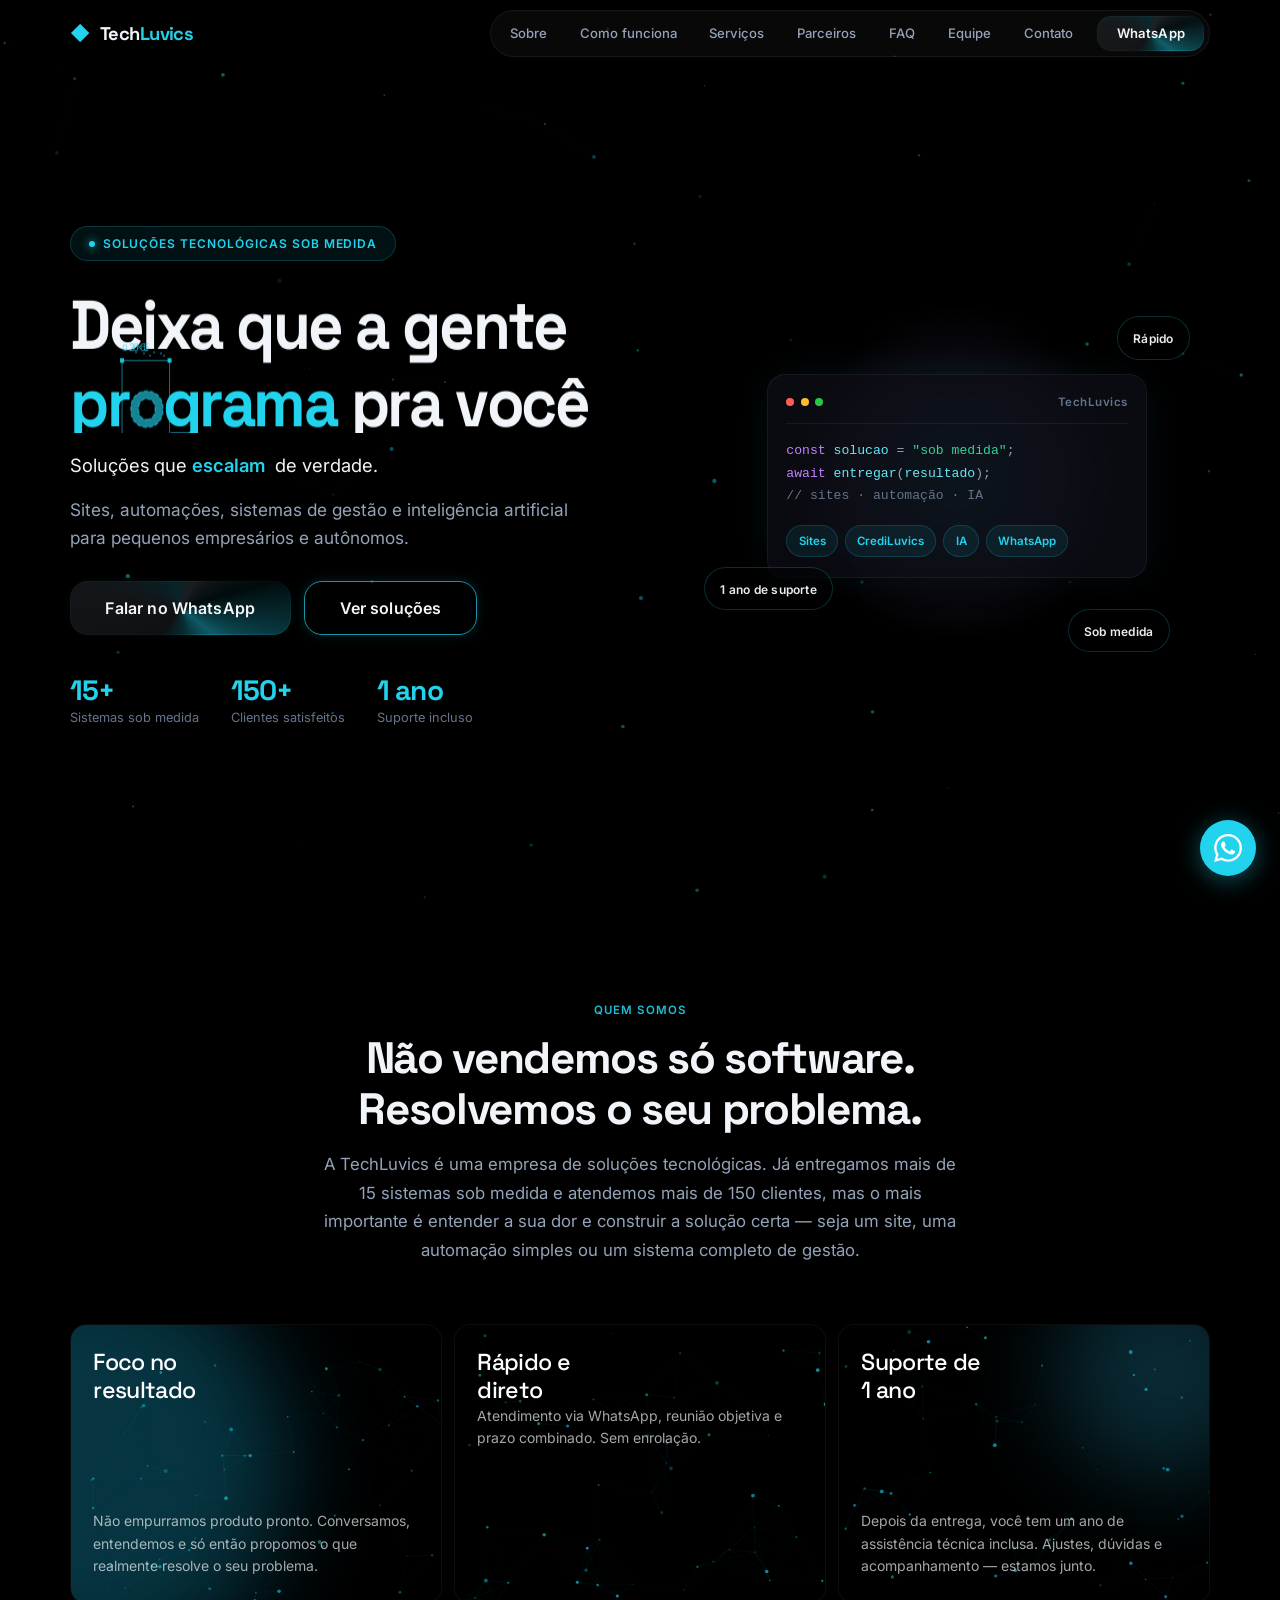
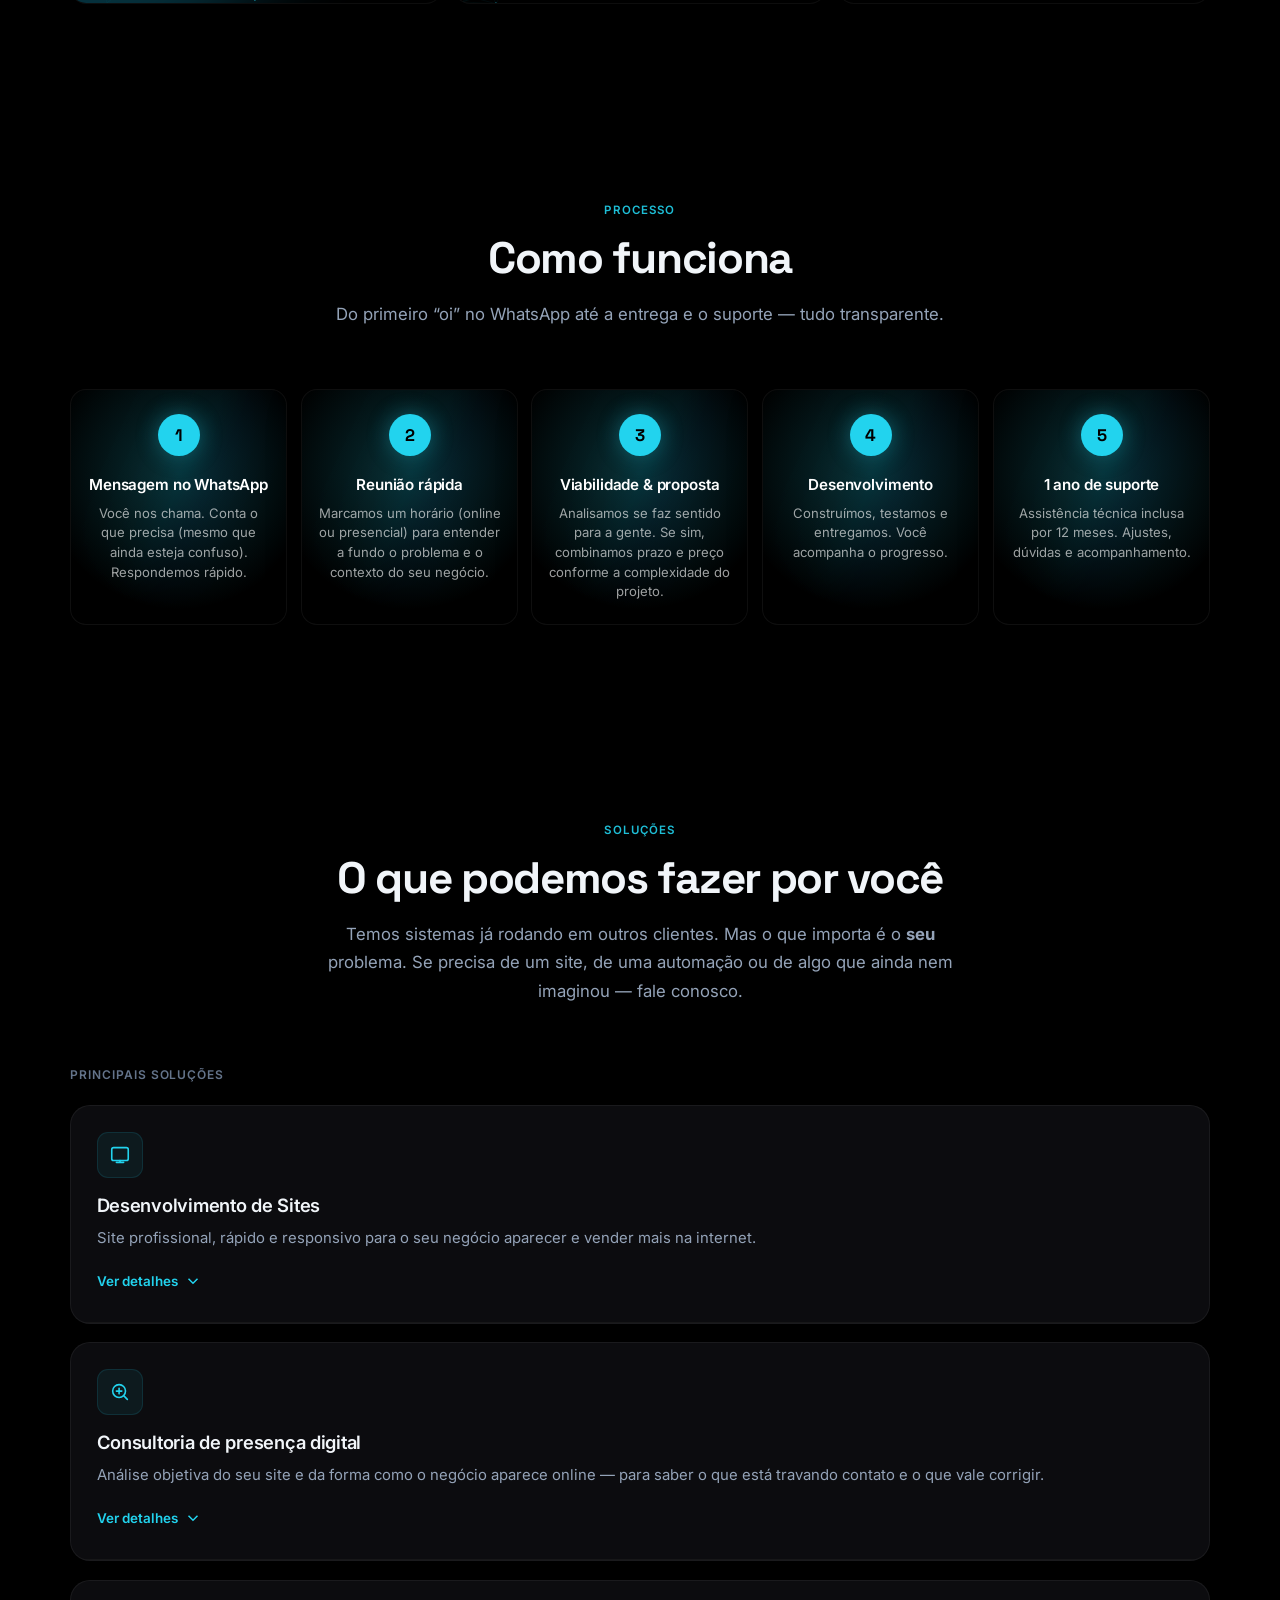
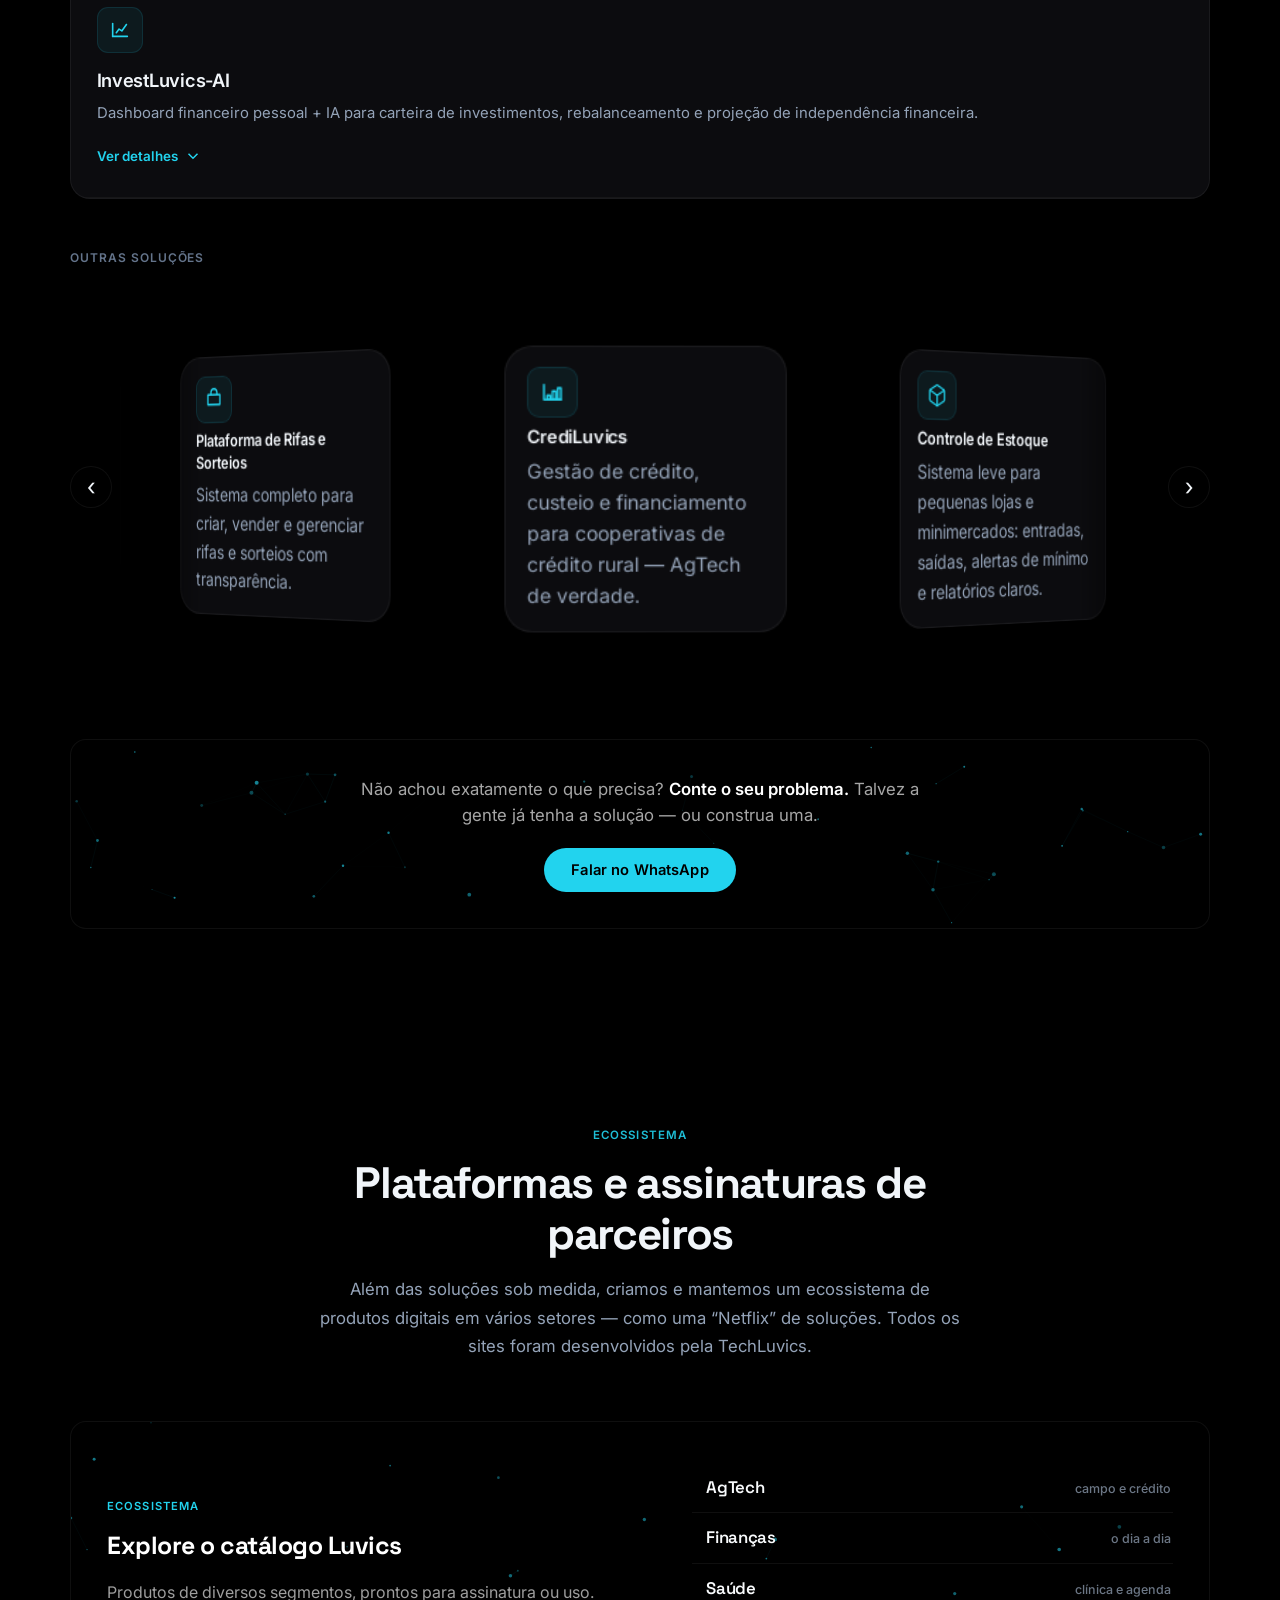
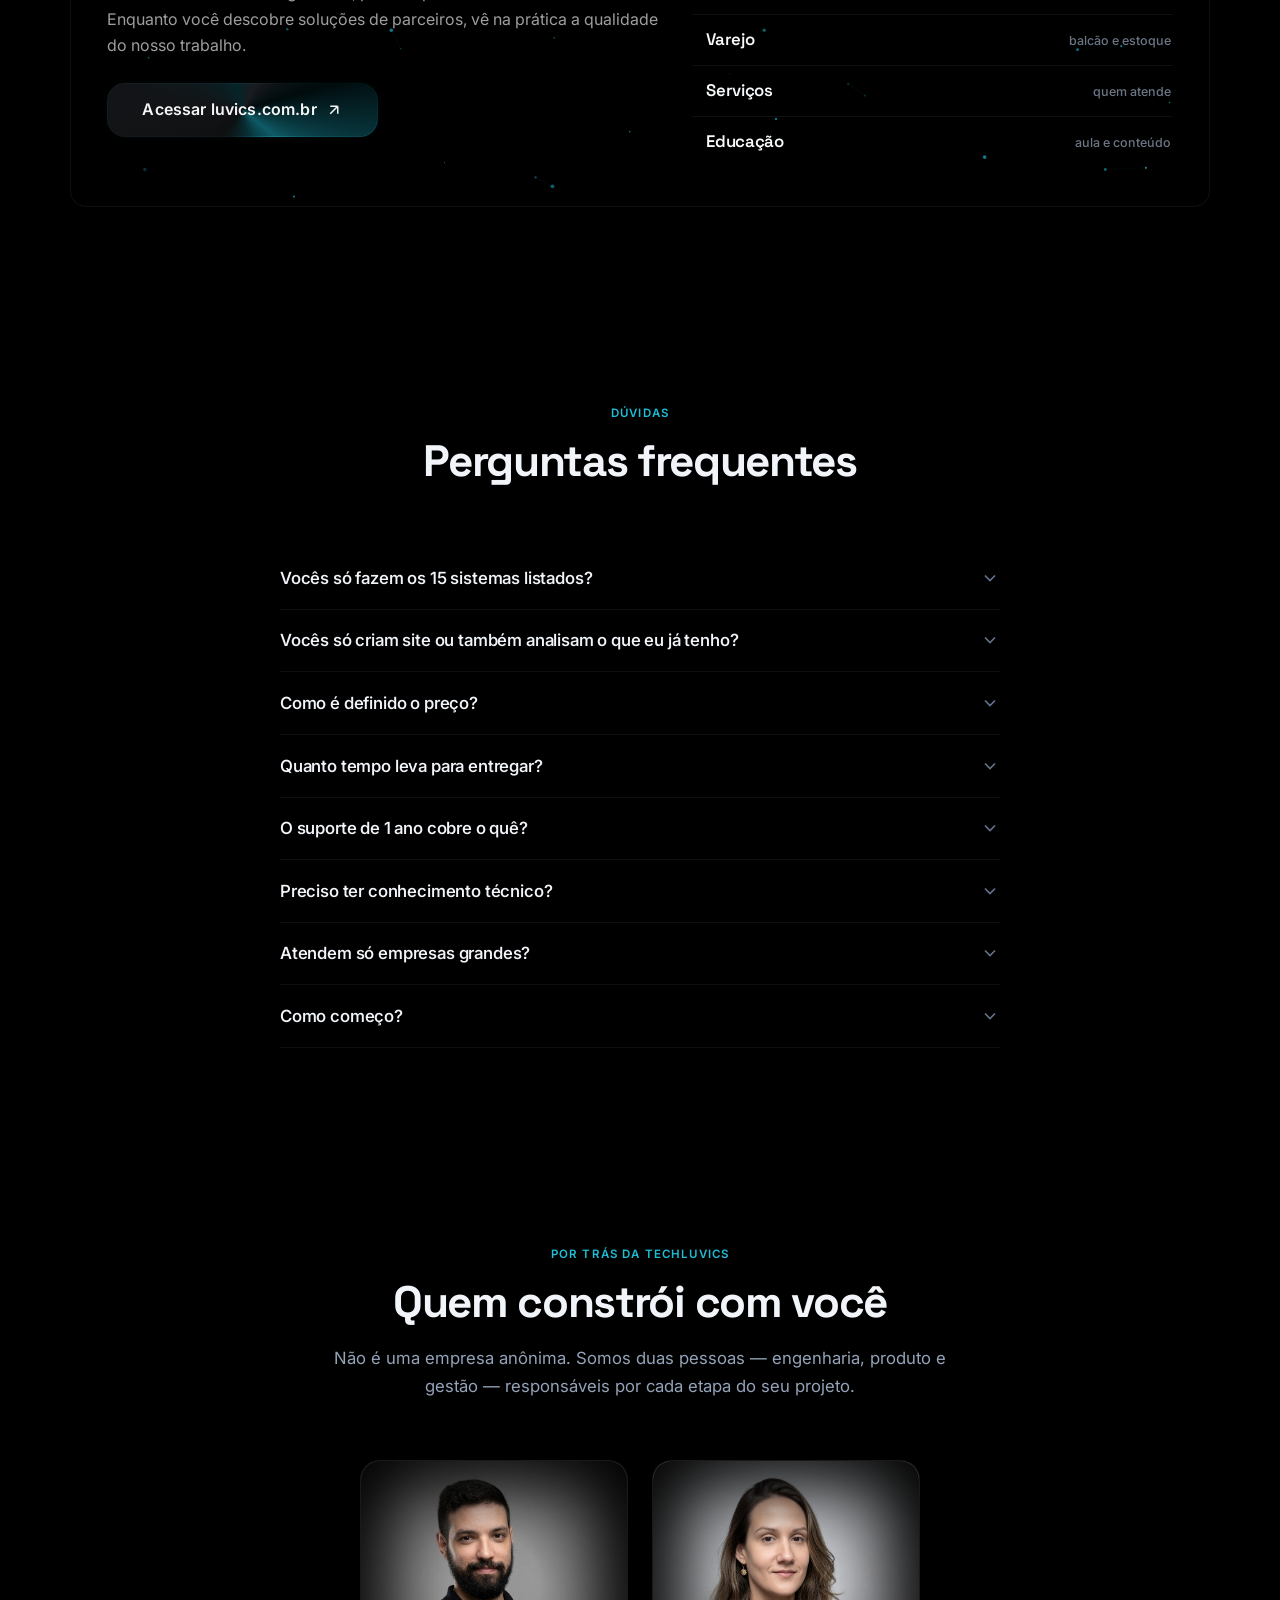
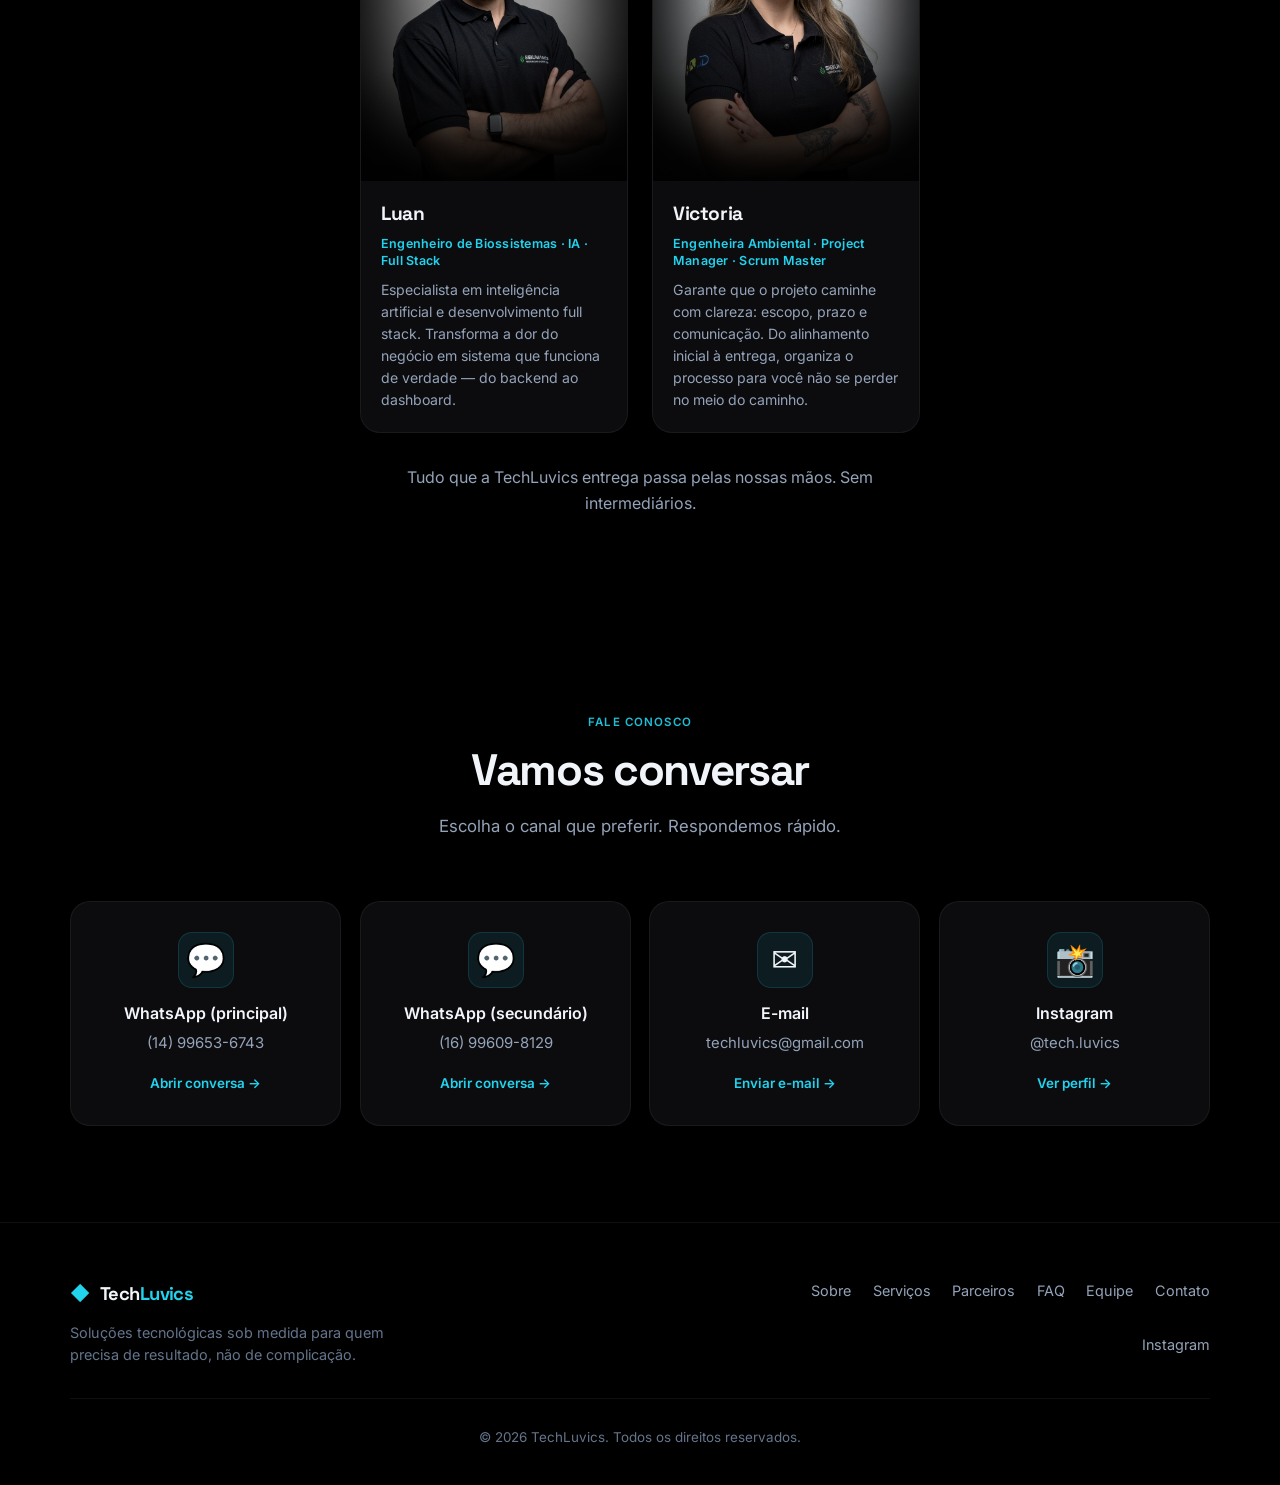
==== index.html @ b4c0b3a7 "Update index.html" ====
<!DOCTYPE html>
<html lang="pt-BR">
<head>
  <meta charset="UTF-8" />
  <meta name="viewport" content="width=device-width, initial-scale=1.0" />
  <meta name="description" content="TechLuvics cria sites, automações, sistemas de gestão e soluções com IA para pequenos empresários e autônomos. Atendimento direto e suporte de 1 ano." />
  <meta name="robots" content="index, follow, max-image-preview:large, max-snippet:-1, max-video-preview:-1" />
  <meta name="author" content="TechLuvics" />
  <meta name="theme-color" content="#000000" />
  <link rel="canonical" href="https://tech.luvics.com.br/" />
  <meta property="og:type" content="website" />
  <meta property="og:locale" content="pt_BR" />
  <meta property="og:url" content="https://tech.luvics.com.br/" />
  <meta property="og:title" content="TechLuvics | Criação de sites e sistemas sob medida" />
  <meta property="og:description" content="Sites, automações, sistemas de gestão e IA para pequenos empresários e autônomos. Resolvemos o seu problema — de verdade." />
  <meta property="og:site_name" content="TechLuvics" />
  <meta property="og:image" content="https://tech.luvics.com.br/img/logo-preview-dark.jpg" />
  <meta property="og:image:alt" content="Logo TechLuvics" />
  <meta name="twitter:card" content="summary_large_image" />
  <meta name="twitter:title" content="TechLuvics | Criação de sites e sistemas sob medida" />
  <meta name="twitter:description" content="Sites, automações, sistemas de gestão e IA para pequenos empresários e autônomos." />
  <meta name="twitter:image" content="https://tech.luvics.com.br/img/logo-preview-dark.jpg" />
  <title>TechLuvics | Criação de sites e sistemas sob medida</title>
  <link rel="icon" type="image/png" sizes="32x32" href="img/faviconinstagram.jpg" />
  <link rel="icon" type="image/png" sizes="32x32" href="img/faviconinstagram-32.jpg" />
  <link rel="apple-touch-icon" sizes="180x180" href="img/apple-touch-icon.png" />
  <link rel="shortcut icon" href="img/faviconinstagram.jpg" />
  <link rel="preconnect" href="https://fonts.googleapis.com" />
  <link rel="preconnect" href="https://fonts.gstatic.com" crossorigin />
  <link href="https://fonts.googleapis.com/css2?family=Inter:wght@400;500;600;700;800&family=Space+Grotesk:wght@500;600;700&display=swap" rel="stylesheet" />
  <link rel="stylesheet" href="css/styles.css" />
  <script type="application/ld+json">
  {
    "@context": "https://schema.org",
    "@graph": [
      {
        "@type": "Organization",
        "@id": "https://tech.luvics.com.br/#organization",
        "name": "TechLuvics",
        "url": "https://tech.luvics.com.br/",
        "logo": "https://tech.luvics.com.br/img/logo-icon.png",
        "email": "techluvics@gmail.com",
        "telephone": "+55-14-99653-6743",
        "sameAs": [
          "https://www.instagram.com/tech.luvics/",
          "https://luvics.com.br/"
        ]
      },
      {
        "@type": "WebSite",
        "@id": "https://tech.luvics.com.br/#website",
        "url": "https://tech.luvics.com.br/",
        "name": "TechLuvics",
        "description": "Soluções tecnológicas sob medida: sites, automações, sistemas de gestão e inteligência artificial.",
        "publisher": { "@id": "https://tech.luvics.com.br/#organization" },
        "inLanguage": "pt-BR"
      },
      {
        "@type": "ProfessionalService",
        "@id": "https://tech.luvics.com.br/#business",
        "name": "TechLuvics",
        "description": "Criação de sites, automações, sistemas de gestão e soluções com inteligência artificial para pequenos empresários e autônomos.",
        "url": "https://tech.luvics.com.br/",
        "email": "techluvics@gmail.com",
        "telephone": "+55-14-99653-6743",
        "areaServed": {
          "@type": "Country",
          "name": "Brasil"
        },
        "priceRange": "$$",
        "image": "https://tech.luvics.com.br/img/logo-preview-dark.jpg",
        "sameAs": [
          "https://www.instagram.com/tech.luvics/",
          "https://luvics.com.br/"
        ],
        "parentOrganization": { "@id": "https://tech.luvics.com.br/#organization" }
      }
    ]
  }
  </script>
</head>
<body>
  <!-- Loader / Opening -->
  <div class="loader" id="loader">
    <div class="loader-brand">
      <span class="loader-icon" aria-hidden="true">◆</span>
      <span class="loader-name">Tech<span>Luvics</span></span>
    </div>
    <div class="loader-bar"></div>
  </div>

  <!-- Particles -->
  <canvas id="particles"></canvas>

  <!-- Navbar -->
  <header class="navbar" id="navbar">
    <div class="container nav-inner">
      <a href="#inicio" class="logo">
        <span class="logo-icon">◆</span>
        <span class="logo-text">Tech<span>Luvics</span></span>
      </a>
      <button class="nav-toggle" id="navToggle" aria-label="Abrir menu">
        <span></span><span></span><span></span>
      </button>
      <nav class="nav-links" id="navLinks" aria-label="Menu principal">
        <a href="#sobre">Sobre</a>
        <a href="#como-funciona">Como funciona</a>
        <a href="#servicos">Serviços</a>
        <a href="#parceiros">Parceiros</a>
        <a href="#faq">FAQ</a>
        <a href="#equipe">Equipe</a>
        <a href="#contato">Contato</a>
        <a href="#" data-wa data-wa-msg="Olá! Vim pelo site da TechLuvics e quero saber mais." class="btn btn-primary btn-nav" target="_blank" rel="noopener">WhatsApp</a>
      </nav>
    </div>
  </header>

  <!-- Hero -->
  <section class="hero" id="inicio">
    <div class="container hero-grid">
      <div class="hero-copy">
        <p class="hero-badge">Soluções tecnológicas sob medida</p>
        <h1 class="hero-title" id="heroTitle">
          <span class="hero-title-fallback">Deixa que a gente <span class="gradient-text">programa</span> pra você</span>
          <canvas class="hero-tech-canvas" id="heroTechCanvas" aria-hidden="true"></canvas>
        </h1>
        <p class="hero-role">Soluções que <span class="hero-role-word" id="heroRole">entregam</span> de verdade.</p>
        <p class="hero-sub">
          Sites, automações, sistemas de gestão e inteligência artificial para pequenos empresários e autônomos.
        </p>
        <div class="hero-ctas">
          <a href="#" data-wa data-wa-msg="Olá! Vim pelo site da TechLuvics e quero saber mais." class="btn btn-primary btn-sites btn-lg" target="_blank" rel="noopener">
            Falar no WhatsApp
          </a>
          <a href="#servicos" class="btn btn-ghost btn-lg">Ver soluções</a>
        </div>
        <ul class="hero-stats">
          <li class="stat">
            <strong>15+</strong>
            <span>Sistemas sob medida</span>
          </li>
          <li class="stat">
            <strong>150+</strong>
            <span>Clientes satisfeitos</span>
          </li>
          <li class="stat">
            <strong>1 ano</strong>
            <span>Suporte incluso</span>
          </li>
        </ul>
      </div>
      <div class="hero-visual" aria-hidden="true">
        <div class="hero-orb"></div>
        <div class="hero-panel">
          <div class="hero-panel-top">
            <span class="hero-dot"></span>
            <span class="hero-dot"></span>
            <span class="hero-dot"></span>
            <span class="hero-panel-label">TechLuvics</span>
          </div>
          <div class="hero-panel-body">
            <div class="hero-code-line"><span class="c-key">const</span> <span class="c-var">solucao</span> = <span class="c-str">"sob medida"</span>;</div>
            <div class="hero-code-line"><span class="c-key">await</span> <span class="c-fn">entregar</span>(<span class="c-var">resultado</span>);</div>
            <div class="hero-code-line"><span class="c-cm">// sites · automação · IA</span></div>
          </div>
          <div class="hero-chips">
            <span>Sites</span>
            <span>CrediLuvics</span>
            <span>IA</span>
            <span>WhatsApp</span>
          </div>
        </div>
        <div class="hero-float hero-float-a"><span>Rápido</span></div>
        <div class="hero-float hero-float-b"><span>1 ano de suporte</span></div>
        <div class="hero-float hero-float-c"><span>Sob medida</span></div>
      </div>
    </div>
  </section>

  <!-- Sobre -->
  <section class="section" id="sobre">
    <div class="container">
      <div class="section-header reveal">
        <span class="section-tag">Quem somos</span>
        <h2>Não vendemos só software.<br />Resolvemos o seu problema.</h2>
        <p class="section-desc">
          A TechLuvics é uma empresa de soluções tecnológicas. Já entregamos mais de 15 sistemas sob medida
          e atendemos mais de 150 clientes, mas o mais importante é entender a sua dor e construir a solução certa —
          seja um site, uma automação simples ou um sistema completo de gestão.
        </p>
      </div>
            <div class="about-grid benefits-grid">
        <article class="benefit-card benefit-card--left reveal">
          <canvas class="benefit-particles" aria-hidden="true"></canvas>
          <div class="benefit-blob benefit-blob--left" aria-hidden="true"></div>
          <div class="benefit-inner">
            <h3>Foco no<br />resultado</h3>
            <p>Não empurramos produto pronto. Conversamos, entendemos e só então propomos o que realmente resolve o seu problema.</p>
          </div>
        </article>
        <article class="benefit-card benefit-card--center reveal">
          <canvas class="benefit-particles" aria-hidden="true"></canvas>
          <div class="benefit-inner benefit-inner--center">
            <h3>Rápido e<br />direto</h3>
            <p>Atendimento via WhatsApp, reunião objetiva e prazo combinado. Sem enrolação.</p>
          </div>
        </article>
        <article class="benefit-card benefit-card--right reveal">
          <canvas class="benefit-particles" aria-hidden="true"></canvas>
          <div class="benefit-blob benefit-blob--right" aria-hidden="true"></div>
          <div class="benefit-inner">
            <h3>Suporte de<br />1 ano</h3>
            <p>Depois da entrega, você tem um ano de assistência técnica inclusa. Ajustes, dúvidas e acompanhamento — estamos junto.</p>
          </div>
        </article>
      </div>
    </div>
  </section>

  <!-- Como funciona -->
  <section class="section section-alt" id="como-funciona">
    <div class="container">
      <div class="section-header reveal">
        <span class="section-tag">Processo</span>
        <h2>Como funciona</h2>
        <p class="section-desc">Do primeiro “oi” no WhatsApp até a entrega e o suporte — tudo transparente.</p>
      </div>
            <ol class="steps">
        <li class="step holo-step reveal">
          <div class="holo-step-glow" aria-hidden="true"></div>
          <div class="holo-step-shine" aria-hidden="true"></div>
          <div class="holo-step-body">
            <div class="step-num" aria-hidden="true">1</div>
            <h3>Mensagem no WhatsApp</h3>
            <p>Você nos chama. Conta o que precisa (mesmo que ainda esteja confuso). Respondemos rápido.</p>
          </div>
        </li>
        <li class="step holo-step reveal">
          <div class="holo-step-glow" aria-hidden="true"></div>
          <div class="holo-step-shine" aria-hidden="true"></div>
          <div class="holo-step-body">
            <div class="step-num" aria-hidden="true">2</div>
            <h3>Reunião rápida</h3>
            <p>Marcamos um horário (online ou presencial) para entender a fundo o problema e o contexto do seu negócio.</p>
          </div>
        </li>
        <li class="step holo-step reveal">
          <div class="holo-step-glow" aria-hidden="true"></div>
          <div class="holo-step-shine" aria-hidden="true"></div>
          <div class="holo-step-body">
            <div class="step-num" aria-hidden="true">3</div>
            <h3>Viabilidade & proposta</h3>
            <p>Analisamos se faz sentido para a gente. Se sim, combinamos prazo e preço conforme a complexidade do projeto.</p>
          </div>
        </li>
        <li class="step holo-step reveal">
          <div class="holo-step-glow" aria-hidden="true"></div>
          <div class="holo-step-shine" aria-hidden="true"></div>
          <div class="holo-step-body">
            <div class="step-num" aria-hidden="true">4</div>
            <h3>Desenvolvimento</h3>
            <p>Construímos, testamos e entregamos. Você acompanha o progresso.</p>
          </div>
        </li>
        <li class="step holo-step reveal">
          <div class="holo-step-glow" aria-hidden="true"></div>
          <div class="holo-step-shine" aria-hidden="true"></div>
          <div class="holo-step-body">
            <div class="step-num" aria-hidden="true">5</div>
            <h3>1 ano de suporte</h3>
            <p>Assistência técnica inclusa por 12 meses. Ajustes, dúvidas e acompanhamento.</p>
          </div>
        </li>
      </ol>
    </div>
  </section>

  <!-- Serviços -->
  <section class="section" id="servicos">
    <div class="container">
      <div class="section-header reveal">
        <span class="section-tag">Soluções</span>
        <h2>O que podemos fazer por você</h2>
        <p class="section-desc">
          Temos sistemas já rodando em outros clientes. Mas o que importa é o <strong>seu</strong> problema.
          Se precisa de um site, de uma automação ou de algo que ainda nem imaginou — fale conosco.
        </p>
      </div>

      <div class="featured-label reveal">Principais soluções</div>
      <div class="featured-grid">
        <!-- Sites -->
        <article class="service-card featured reveal" data-service="sites">
          <div class="service-card-main">
            <div class="service-icon" aria-hidden="true">
              <svg width="22" height="22" viewBox="0 0 24 24" fill="none" stroke="currentColor" stroke-width="1.75" stroke-linecap="round" stroke-linejoin="round"><rect x="3" y="4" width="18" height="14" rx="2"/><path d="M8 20h8M12 18v2"/></svg>
            </div>
            <h3>Desenvolvimento de Sites</h3>
            <p class="service-short">Site profissional, rápido e responsivo para o seu negócio aparecer e vender mais na internet.</p>
            <button class="expand-btn" aria-expanded="false" aria-controls="detail-sites" id="btn-sites">
              <span>Ver detalhes</span>
              <svg class="chevron" width="18" height="18" viewBox="0 0 24 24" fill="none" stroke="currentColor" stroke-width="2" aria-hidden="true"><path d="M6 9l6 6 6-6"/></svg>
            </button>
          </div>
          <div class="service-detail" id="detail-sites" role="region" aria-labelledby="btn-sites">
            <div class="detail-content">
              <div class="detail-text">
                <p>Seu negócio na internet com cara profissional: visual limpo, rápido no celular e feito para gerar contato — não só para “existir online”.</p>
                <p>Desenvolvemos landing pages, sites institucionais, portfólios e páginas de captura. Do zero ou renovando o que você já tem, com foco no que o visitante precisa ver e no próximo passo (WhatsApp, formulário, compra).</p>
                <h4>O que entregamos</h4>
                <ul>
                  <li>Layout responsivo (celular, tablet e desktop)</li>
                  <li>Site leve, com boa velocidade de abertura</li>
                  <li>SEO básico: títulos, descrições e estrutura claros para o Google</li>
                  <li>Integração com WhatsApp, formulários e botões de conversão</li>
                  <li>Orientação de domínio, hospedagem e publicação</li>
                  <li>Ajustes finais de texto e visual na entrega</li>
                </ul>
                <h4>Tipos de projeto</h4>
                <ul>
                  <li>Landing page para lançamento ou campanha</li>
                  <li>Site institucional da empresa ou profissional</li>
                  <li>Portfólio para mostrar trabalhos e serviços</li>
                  <li>Página simples de vendas ou captura de leads</li>
                </ul>
                <p class="detail-cta">Para quem quer um site sério, sem dor de cabeça técnica.</p>
                <p class="detail-cta" style="margin-top: 1rem;">Já tem site? Fazemos uma análise objetiva: se ele só está no ar com cara bonita ou se realmente ajuda o cliente a te encontrar e entrar em contato.</p>
              </div>
              <div class="detail-media">
                                                                <div class="bounce-cards" aria-label="Sites desenvolvidos" data-bounce
                  style="--bounce-cards-size:150px;--bounce-cards-border:4px;--bounce-cards-border-color:#ffffff;--bounce-cards-radius:18px;--bounce-cards-shadow:0 1px 2px rgba(0,0,0,0.12),0 10px 28px -6px rgba(0,0,0,0.32);--bounce-cards-shadow-active:0 2px 4px rgba(0,0,0,0.14),0 22px 44px -10px rgba(0,0,0,0.42)">
                  <a class="bounce-cards__card" href="https://luvics.com.br/pack_autoral/" target="_blank" rel="noopener" data-i="0">
                    <img src="img/packautoral.png" alt="Pack Autoral" draggable="false" loading="lazy" />
                    <span class="bounce-cards__label">Pack Autoral</span>
                  </a>
                  <a class="bounce-cards__card" href="https://luvics.com.br/pratinho/" target="_blank" rel="noopener" data-i="1">
                    <img src="img/pratinho.png" alt="Pratinho" draggable="false" loading="lazy" />
                    <span class="bounce-cards__label">Introdução Alimentar</span>
                  </a>
                  <a class="bounce-cards__card" href="https://luvics.com.br/" target="_blank" rel="noopener" data-i="2">
                    <img src="img/luvi.png" alt="Luvics" draggable="false" loading="lazy" />
                    <span class="bounce-cards__label">Luvics</span>
                  </a>
                  <a class="bounce-cards__card" href="https://29f5dd99aa834e4e8e49c598be74c10b.prod.enter.pro/" target="_blank" rel="noopener" data-i="3">
                    <img src="img/mariaduarte.png" alt="Maria Duarte" draggable="false" loading="lazy" />
                    <span class="bounce-cards__label">Consultora de Imóveis</span>
                  </a>
                  <a class="bounce-cards__card" href="https://pdl.luanfari.workers.dev" target="_blank" rel="noopener" data-i="4">
                    <img src="img/paulo.png" alt="Paulo" draggable="false" loading="lazy" />
                    <span class="bounce-cards__label">Limpeza de Ar Automotivo</span>
                  </a>
                </div>
              </div>
            </div>
          </div>
        </article>

        <!-- Consultoria -->
        <article class="service-card featured reveal" data-service="consultoria">
          <div class="service-card-main">
            <div class="service-icon" aria-hidden="true">
              <svg width="22" height="22" viewBox="0 0 24 24" fill="none" stroke="currentColor" stroke-width="1.75" stroke-linecap="round" stroke-linejoin="round"><circle cx="11" cy="11" r="7"/><path d="M20 20l-3.5-3.5"/><path d="M8 11h6M11 8v6"/></svg>
            </div>
            <h3>Consultoria de presença digital</h3>
            <p class="service-short">Análise objetiva do seu site e da forma como o negócio aparece online — para saber o que está travando contato e o que vale corrigir.</p>
            <button class="expand-btn" aria-expanded="false" aria-controls="detail-consultoria" id="btn-consultoria">
              <span>Ver detalhes</span>
              <svg class="chevron" width="18" height="18" viewBox="0 0 24 24" fill="none" stroke="currentColor" stroke-width="2" aria-hidden="true"><path d="M6 9l6 6 6-6"/></svg>
            </button>
          </div>
          <div class="service-detail" id="detail-consultoria" role="region" aria-labelledby="btn-consultoria">
            <div class="detail-content">
              <div class="detail-text">
                <p>Muitos negócios têm site no ar, mas o cliente não encontra, não confia ou não sabe como chamar. Na consultoria olhamos o que está visível hoje e o que impede o próximo passo.</p>
                <h4>O que avaliamos</h4>
                <ul>
                  <li>Se o site só tem visual bonito ou estrutura que facilita ser encontrado</li>
                  <li>Clareza da mensagem, contatos e caminho até o WhatsApp</li>
                  <li>Pontos fracos na presença online do negócio</li>
                  <li>Prioridades: o que corrigir primeiro e o que pode esperar</li>
                </ul>
                <h4>Para quem é</h4>
                <ul>
                  <li>Quem já tem site e não sabe se está “só no ar” ou bem aproveitado</li>
                  <li>Negócios locais (clínica, barbearia, padaria, escritório, loja) que querem mais contato</li>
                  <li>Quem está pensando em investir em site ou melhorias e quer um diagnóstico antes</li>
                </ul>
                <p class="detail-cta">Diagnóstico completo sob consulta. Fale conosco e combinamos o formato.</p>
                <p style="margin-top: 1.25rem;">
                  <a href="#" data-wa data-wa-msg="Olá! Quero agendar um diagnóstico de presença digital / consultoria de site." class="btn btn-primary btn-sites" target="_blank" rel="noopener">Agendar diagnóstico</a>
                </p>
              </div>
            </div>
          </div>
        </article>

        <!-- InvestLuvics -->
        <article class="service-card featured reveal" data-service="investluvics">
          <div class="service-card-main">
            <div class="service-icon" aria-hidden="true">
              <svg width="22" height="22" viewBox="0 0 24 24" fill="none" stroke="currentColor" stroke-width="1.75" stroke-linecap="round" stroke-linejoin="round"><path d="M4 19V5"/><path d="M4 19h16"/><path d="M8 15l3-4 3 2 5-7"/></svg>
            </div>
            <h3>InvestLuvics-AI</h3>
            <p class="service-short">Dashboard financeiro pessoal + IA para carteira de investimentos, rebalanceamento e projeção de independência financeira.</p>
            <button class="expand-btn" aria-expanded="false" aria-controls="detail-investluvics" id="btn-investluvics">
              <span>Ver detalhes</span>
              <svg class="chevron" width="18" height="18" viewBox="0 0 24 24" fill="none" stroke="currentColor" stroke-width="2" aria-hidden="true"><path d="M6 9l6 6 6-6"/></svg>
            </button>
          </div>
          <div class="service-detail" id="detail-investluvics" role="region" aria-labelledby="btn-investluvics">
            <div class="detail-content">
              <div class="detail-text">
                <p>Plataforma que substitui planilhas complexas por banco de dados estruturado, interface interativa e motor de recomendação com Inteligência Artificial.</p>
                <h4>Gestão de Fluxo de Caixa</h4>
                <ul>
                  <li>Receitas, despesas e categorização</li>
                  <li>Mapeamento de sobra para aportes</li>
                </ul>
                <h4>Carteira de FIIs & Ativos</h4>
                <ul>
                  <li>Scraping de cotação, P/VP e Dividend Yield</li>
                  <li>Distribuição por segmentos e metas de alocação</li>
                  <li>Renda fixa, ações e cripto</li>
                </ul>
                <h4>Copiloto de IA</h4>
                <ul>
                  <li>Análise da carteira vs. metas e mercado</li>
                  <li>Sugestão de aportes racionais</li>
                  <li>Simulador de juros compostos e independência financeira</li>
                </ul>
              </div>
              <div class="detail-media">
                <!-- INVESTLUVICS: troque VIDEO_ID_INVEST pelo ID do YouTube -->
                <div class="media-video" data-youtube-id="">
                  <div class="media-placeholder media-invest">
                    <span class="media-icon">▶</span>
                    <span>Demonstração em breve</span>
                    <small>Cole o link/ID do vídeo de InvestLuvics</small>
                  </div>
                  <!--
                  <iframe
                    src="https://www.youtube-nocookie.com/embed/VIDEO_ID_INVEST?mute=1&rel=0&modestbranding=1&playsinline=1&loop=1&playlist=VIDEO_ID_INVEST&iv_load_policy=3&controls=1"
                    title="Demonstração InvestLuvics"
                    allow="accelerometer; autoplay; clipboard-write; encrypted-media; gyroscope; picture-in-picture"
                    allowfullscreen
                    loading="lazy"
                    referrerpolicy="strict-origin-when-cross-origin"
                  ></iframe>
                  -->
                </div>
              </div>
            </div>
          </div>
        </article>
      </div>

            <div class="featured-label reveal" style="margin-top: 3rem;">Outras soluções</div>
      <div class="cc-wrap reveal" id="outrasCarousel">
        <button type="button" class="cc-btn cc-prev" aria-label="Anterior">‹</button>
        <div class="cc-stage">
          <div class="cc-ring">
            <article class="cc-card service-card">
              <div class="service-icon" aria-hidden="true"><svg width="20" height="20" viewBox="0 0 24 24" fill="none" stroke="currentColor" stroke-width="1.75" stroke-linecap="round" stroke-linejoin="round"><path d="M4 19V5M4 19h16"/><path d="M7 15h3v4H7zM12 11h3v8h-3zM17 8h3v11h-3z"/></svg></div>
              <h3>CrediLuvics</h3>
              <p>Gestão de crédito, custeio e financiamento para cooperativas de crédito rural — AgTech de verdade.</p>
            </article>
            <article class="cc-card service-card">
              <div class="service-icon" aria-hidden="true"><svg width="20" height="20" viewBox="0 0 24 24" fill="none" stroke="currentColor" stroke-width="1.75" stroke-linecap="round" stroke-linejoin="round"><path d="M21 16V8a2 2 0 0 0-1-1.73l-7-4a2 2 0 0 0-2 0l-7 4A2 2 0 0 0 3 8v8a2 2 0 0 0 1 1.73l7 4a2 2 0 0 0 2 0l7-4A2 2 0 0 0 21 16z"/><path d="M3.3 7L12 12l8.7-5M12 22V12"/></svg></div>
              <h3>Controle de Estoque</h3>
              <p>Sistema leve para pequenas lojas e minimercados: entradas, saídas, alertas de mínimo e relatórios claros.</p>
            </article>
            <article class="cc-card service-card">
              <div class="service-icon" aria-hidden="true"><svg width="20" height="20" viewBox="0 0 24 24" fill="none" stroke="currentColor" stroke-width="1.75" stroke-linecap="round" stroke-linejoin="round"><circle cx="6" cy="6" r="3"/><circle cx="6" cy="18" r="3"/><path d="M20 4L8.12 15.88M14.47 14.48L20 20M8.12 8.12L12 12"/></svg></div>
              <h3>Barbearia Personalizada</h3>
              <p>Agenda online, cadastro de clientes, serviços e histórico. Menos fila, mais organização e fidelização.</p>
            </article>
            <article class="cc-card service-card">
              <div class="service-icon" aria-hidden="true"><svg width="20" height="20" viewBox="0 0 24 24" fill="none" stroke="currentColor" stroke-width="1.75" stroke-linecap="round" stroke-linejoin="round"><path d="M12 3c2 3 2 6 0 8-2-2-2-5 0-8z"/><path d="M12 11c4 1 6 3 6 6a6 6 0 0 1-12 0c0-3 2-5 6-6z"/></svg></div>
              <h3>Petshop Personalizado</h3>
              <p>Agenda de banhos e tosas, clientes e pets, lembretes e controle de serviços em um só lugar.</p>
            </article>
            <article class="cc-card service-card">
              <div class="service-icon" aria-hidden="true"><svg width="20" height="20" viewBox="0 0 24 24" fill="none" stroke="currentColor" stroke-width="1.75" stroke-linecap="round" stroke-linejoin="round"><path d="M3 21h18M5 21V8l7-4 7 4v13"/><path d="M9 21v-6h6v6"/></svg></div>
              <h3>Clínica Personalizada</h3>
              <p>Agenda, prontuário eletrônico e módulo financeiro. Atendimento mais profissional e seguro.</p>
            </article>
            <article class="cc-card service-card">
              <div class="service-icon" aria-hidden="true"><svg width="20" height="20" viewBox="0 0 24 24" fill="none" stroke="currentColor" stroke-width="1.75" stroke-linecap="round" stroke-linejoin="round"><path d="M14.7 6.3a1 1 0 0 0 0 1.4l1.6 1.6a1 1 0 0 0 1.4 0l3.77-3.77a6 6 0 0 1-7.94 7.94l-6.91 6.91a2.12 2.12 0 0 1-3-3l6.91-6.91a6 6 0 0 1 7.94-7.94l-3.76 3.76z"/></svg></div>
              <h3>Oficina Smart</h3>
              <p>Ordens de serviço, status em tempo real, peças e gestão de clientes para oficinas mecânicas.</p>
            </article>
            <article class="cc-card service-card">
              <div class="service-icon" aria-hidden="true"><svg width="20" height="20" viewBox="0 0 24 24" fill="none" stroke="currentColor" stroke-width="1.75" stroke-linecap="round" stroke-linejoin="round"><path d="M14 2H6a2 2 0 0 0-2 2v16a2 2 0 0 0 2 2h12a2 2 0 0 0 2-2V8z"/><path d="M14 2v6h6M16 13H8M16 17H8M10 9H8"/></svg></div>
              <h3>Sistema para Advogados</h3>
              <p>Gestão de processos, prazos, clientes e documentos. Organize o escritório sem planilha bagunçada.</p>
            </article>
            <article class="cc-card service-card">
              <div class="service-icon" aria-hidden="true"><svg width="20" height="20" viewBox="0 0 24 24" fill="none" stroke="currentColor" stroke-width="1.75" stroke-linecap="round" stroke-linejoin="round"><rect x="3" y="3" width="7" height="9" rx="1"/><rect x="14" y="3" width="7" height="5" rx="1"/><rect x="14" y="12" width="7" height="9" rx="1"/><rect x="3" y="16" width="7" height="5" rx="1"/></svg></div>
              <h3>Gestão SaaS</h3>
              <p>Painel de gestão para pequenas empresas: clientes, finanças e operações em formato SaaS sob medida.</p>
            </article>
            <article class="cc-card service-card">
              <div class="service-icon" aria-hidden="true"><svg width="20" height="20" viewBox="0 0 24 24" fill="none" stroke="currentColor" stroke-width="1.75" stroke-linecap="round" stroke-linejoin="round"><circle cx="12" cy="12" r="9"/><path d="M9.5 9.5h.01M14.5 9.5h.01M8.5 14c1.2 1.5 2.7 2.2 3.5 2.2s2.3-.7 3.5-2.2"/></svg></div>
              <h3>AskMe</h3>
              <p>Plataforma de perguntas e respostas para comunidades, suporte ou engajamento interno da sua equipe.</p>
            </article>
            <article class="cc-card service-card">
              <div class="service-icon" aria-hidden="true"><svg width="20" height="20" viewBox="0 0 24 24" fill="none" stroke="currentColor" stroke-width="1.75" stroke-linecap="round" stroke-linejoin="round"><path d="M4 6h16v12H4z"/><path d="M4 10h16M9 6v4"/></svg></div>
              <h3>Cardápio Virtual</h3>
              <p>Cardápio digital com QR Code para cafeterias e restaurantes. Atualize preços e itens em segundos.</p>
            </article>
            <article class="cc-card service-card">
              <div class="service-icon" aria-hidden="true"><svg width="20" height="20" viewBox="0 0 24 24" fill="none" stroke="currentColor" stroke-width="1.75" stroke-linecap="round" stroke-linejoin="round"><path d="M21 15a2 2 0 0 1-2 2H7l-4 4V5a2 2 0 0 1 2-2h14a2 2 0 0 1 2 2z"/></svg></div>
              <h3>Atendente de IA no WhatsApp</h3>
              <p>Bot inteligente que responde clientes 24h, qualifica leads e agenda horários.</p>
            </article>
            <article class="cc-card service-card">
              <div class="service-icon" aria-hidden="true"><svg width="20" height="20" viewBox="0 0 24 24" fill="none" stroke="currentColor" stroke-width="1.75" stroke-linecap="round" stroke-linejoin="round"><circle cx="12" cy="12" r="8"/><path d="M12 8v8M9.5 10.5h5M9.5 13.5h5"/></svg></div>
              <h3>Preço que não dá prejuízo</h3>
              <p>Análise financeira do seu negócio: descubra o preço certo para cobrir custos e lucrar.</p>
            </article>
            <article class="cc-card service-card">
              <div class="service-icon" aria-hidden="true"><svg width="20" height="20" viewBox="0 0 24 24" fill="none" stroke="currentColor" stroke-width="1.75" stroke-linecap="round" stroke-linejoin="round"><path d="M4 7h16v10H4z"/><path d="M8 7V5a4 4 0 0 1 8 0v2"/></svg></div>
              <h3>Plataforma de Rifas e Sorteios</h3>
              <p>Sistema completo para criar, vender e gerenciar rifas e sorteios com transparência.</p>
            </article>
          </div>
        </div>
        <button type="button" class="cc-btn cc-next" aria-label="Próximo">›</button>
      </div>

      <div class="services-cta reveal">
        <canvas class="cta-particles" aria-hidden="true"></canvas>
        <div class="services-cta-inner">
          <p>Não achou exatamente o que precisa? <strong>Conte o seu problema.</strong> Talvez a gente já tenha a solução — ou construa uma.</p>
          <a href="#" data-wa data-wa-msg="Olá! Tenho um problema e quero saber se a TechLuvics consegue resolver." class="btn btn-primary btn-cyan" target="_blank" rel="noopener">Falar no WhatsApp</a>
        </div>
      </div>
    </div>
  </section>

  <!-- Parceiros -->
  <section class="section section-alt" id="parceiros">
    <div class="container">
      <div class="section-header reveal">
        <span class="section-tag">Ecossistema</span>
        <h2>Plataformas e assinaturas de parceiros</h2>
        <p class="section-desc">
          Além das soluções sob medida, criamos e mantemos um ecossistema de produtos digitais em vários setores —
          como uma “Netflix” de soluções. Todos os sites foram desenvolvidos pela TechLuvics.
        </p>
      </div>
      <div class="partners-card reveal">
        <canvas class="partners-particles" aria-hidden="true"></canvas>
        <div class="partners-content">
          <span class="partners-tag">Ecossistema</span>
          <h3>Explore o catálogo Luvics</h3>
          <p>Produtos de diversos segmentos, prontos para assinatura ou uso. Enquanto você descobre soluções de parceiros, vê na prática a qualidade do nosso trabalho.</p>
          <a href="https://luvics.com.br/" class="btn btn-primary btn-lg" target="_blank" rel="noopener">
            Acessar luvics.com.br
            <svg width="18" height="18" viewBox="0 0 24 24" fill="none" stroke="currentColor" stroke-width="2"><path d="M7 17L17 7M17 7H7M17 7V17"/></svg>
          </a>
        </div>
        <div class="partners-visual">
          <ul class="catalog" aria-label="Segmentos do catálogo">
            <li><span>AgTech</span><em>campo e crédito</em></li>
            <li><span>Finanças</span><em>o dia a dia</em></li>
            <li><span>Saúde</span><em>clínica e agenda</em></li>
            <li><span>Varejo</span><em>balcão e estoque</em></li>
            <li><span>Serviços</span><em>quem atende</em></li>
            <li><span>Educação</span><em>aula e conteúdo</em></li>
          </ul>
        </div>
      </div>
    </div>
  </section>

  <!-- FAQ -->
  <section class="section" id="faq">
    <div class="container">
      <div class="section-header reveal">
        <span class="section-tag">Dúvidas</span>
        <h2>Perguntas frequentes</h2>
      </div>
      <div class="faq-list">
        <div class="faq-item reveal">
          <button class="faq-question" aria-expanded="false" aria-controls="faq-1" id="btn-faq-1">
            <span>Vocês só fazem os 15 sistemas listados?</span>
            <svg class="chevron" width="20" height="20" viewBox="0 0 24 24" fill="none" stroke="currentColor" stroke-width="2" aria-hidden="true"><path d="M6 9l6 6 6-6"/></svg>
          </button>
          <div class="faq-answer" id="faq-1" role="region" aria-labelledby="btn-faq-1" hidden>
            <p>Não. Os 15 são exemplos de soluções que já entregamos e estão em uso. O foco é resolver o <em>seu</em> problema. Se precisar de um site, de uma automação específica ou de algo que ainda não existe na lista, conversamos e avaliamos a viabilidade.</p>
          </div>
        </div>
        <div class="faq-item reveal">
          <button class="faq-question" aria-expanded="false" aria-controls="faq-consultoria" id="btn-faq-consultoria">
            <span>Vocês só criam site ou também analisam o que eu já tenho?</span>
            <svg class="chevron" width="20" height="20" viewBox="0 0 24 24" fill="none" stroke="currentColor" stroke-width="2" aria-hidden="true"><path d="M6 9l6 6 6-6"/></svg>
          </button>
          <div class="faq-answer" id="faq-consultoria" role="region" aria-labelledby="btn-faq-consultoria" hidden>
            <p>Também analisamos. Temos consultoria de presença digital para quem já tem site ou quer um diagnóstico antes de investir: se está só “bonito no ar” ou se realmente ajuda o cliente a te achar e falar com você. No site, o diagnóstico completo é sob consulta; em algumas campanhas ou indicações pode haver uma conversa introdutória mais curta.</p>
          </div>
        </div>
        <div class="faq-item reveal">
          <button class="faq-question" aria-expanded="false" aria-controls="faq-2" id="btn-faq-2">
            <span>Como é definido o preço?</span>
            <svg class="chevron" width="20" height="20" viewBox="0 0 24 24" fill="none" stroke="currentColor" stroke-width="2" aria-hidden="true"><path d="M6 9l6 6 6-6"/></svg>
          </button>
          <div class="faq-answer" id="faq-2" role="region" aria-labelledby="btn-faq-2" hidden>
            <p>O valor é baseado na complexidade do projeto: escopo, integrações, prazo e nível de customização. Depois da reunião de entendimento, enviamos uma proposta clara, sem surpresas.</p>
          </div>
        </div>
        <div class="faq-item reveal">
          <button class="faq-question" aria-expanded="false" aria-controls="faq-3" id="btn-faq-3">
            <span>Quanto tempo leva para entregar?</span>
            <svg class="chevron" width="20" height="20" viewBox="0 0 24 24" fill="none" stroke="currentColor" stroke-width="2" aria-hidden="true"><path d="M6 9l6 6 6-6"/></svg>
          </button>
          <div class="faq-answer" id="faq-3" role="region" aria-labelledby="btn-faq-3" hidden>
            <p>Depende do que for combinado. Um site simples pode sair em poucos dias; um sistema de gestão mais completo leva semanas. Sempre alinhamos o prazo antes de começar.</p>
          </div>
        </div>
        <div class="faq-item reveal">
          <button class="faq-question" aria-expanded="false" aria-controls="faq-4" id="btn-faq-4">
            <span>O suporte de 1 ano cobre o quê?</span>
            <svg class="chevron" width="20" height="20" viewBox="0 0 24 24" fill="none" stroke="currentColor" stroke-width="2" aria-hidden="true"><path d="M6 9l6 6 6-6"/></svg>
          </button>
          <div class="faq-answer" id="faq-4" role="region" aria-labelledby="btn-faq-4" hidden>
            <p>Correções de bugs, dúvidas de uso e pequenos ajustes combinados. Não inclui novas funcionalidades grandes (essas viram novo escopo), mas você não fica sozinho depois da entrega.</p>
          </div>
        </div>
        <div class="faq-item reveal">
          <button class="faq-question" aria-expanded="false" aria-controls="faq-5" id="btn-faq-5">
            <span>Preciso ter conhecimento técnico?</span>
            <svg class="chevron" width="20" height="20" viewBox="0 0 24 24" fill="none" stroke="currentColor" stroke-width="2" aria-hidden="true"><path d="M6 9l6 6 6-6"/></svg>
          </button>
          <div class="faq-answer" id="faq-5" role="region" aria-labelledby="btn-faq-5" hidden>
            <p>Não. Nós cuidamos de tudo: desenvolvimento, orientação de hospedagem e domínio, e explicamos de forma simples como usar. Você só precisa contar o que o negócio precisa.</p>
          </div>
        </div>
        <div class="faq-item reveal">
          <button class="faq-question" aria-expanded="false" aria-controls="faq-6" id="btn-faq-6">
            <span>Atendem só empresas grandes?</span>
            <svg class="chevron" width="20" height="20" viewBox="0 0 24 24" fill="none" stroke="currentColor" stroke-width="2" aria-hidden="true"><path d="M6 9l6 6 6-6"/></svg>
          </button>
          <div class="faq-answer" id="faq-6" role="region" aria-labelledby="btn-faq-6" hidden>
            <p>Pelo contrário. Nosso público principal são pequenos empresários, autônomos e negócios locais que precisam de tecnologia prática e acessível — sem burocracia de grandes consultorias.</p>
          </div>
        </div>
        <div class="faq-item reveal">
          <button class="faq-question" aria-expanded="false" aria-controls="faq-7" id="btn-faq-7">
            <span>Como começo?</span>
            <svg class="chevron" width="20" height="20" viewBox="0 0 24 24" fill="none" stroke="currentColor" stroke-width="2" aria-hidden="true"><path d="M6 9l6 6 6-6"/></svg>
          </button>
          <div class="faq-answer" id="faq-7" role="region" aria-labelledby="btn-faq-7" hidden>
            <p>É só mandar uma mensagem no WhatsApp. Conta o que está precisando (mesmo que ainda esteja vago). A gente responde, marca a reunião e segue o processo juntos.</p>
          </div>
        </div>
      </div>
    </div>
  </section>


  <!-- Equipe / Autores -->
  <section class="section" id="equipe">
    <div class="container">
      <div class="section-header reveal">
        <span class="section-tag">Por trás da TechLuvics</span>
        <h2>Quem constrói com você</h2>
        <p class="section-desc">
          Não é uma empresa anônima. Somos duas pessoas — engenharia, produto e gestão —
          responsáveis por cada etapa do seu projeto.
        </p>
      </div>
      <div class="team-grid">
        <article class="team-card reveal">
          <div class="team-photo">
            <img src="img/luan.jpeg" alt="Luan — co-fundador da TechLuvics" width="200" height="267" loading="lazy" />
            <div class="team-fx" aria-hidden="true">
              <span class="fx-eq eq1">∑ nᵢ</span>
              <span class="fx-eq eq2">∇·F = 0</span>
              <span class="fx-eq eq3">λ = Wx</span>
              <span class="fx-eq eq4">∫ f(x)</span>
              <span class="fx-shape s-circle"></span>
              <span class="fx-shape s-tri"></span>
              <span class="fx-shape s-sq"></span>
              <span class="fx-shape s-dot"></span>
              <span class="fx-shape s-dot2"></span>
            </div>
          </div>
          <div class="team-info">
            <h3>Luan</h3>
            <p class="team-role">Engenheiro de Biossistemas · IA · Full Stack</p>
            <p class="team-bio">
              Especialista em inteligência artificial e desenvolvimento full stack.
              Transforma a dor do negócio em sistema que funciona de verdade — do backend ao dashboard.
            </p>
          </div>
        </article>
        <article class="team-card reveal">
          <div class="team-photo">
            <img src="img/victoria.jpeg" alt="Victoria — co-fundadora da TechLuvics" width="200" height="267" loading="lazy" />
            <div class="team-fx" aria-hidden="true">
              <span class="fx-eq eq1">Σ cost</span>
              <span class="fx-eq eq2">v = dx/dt</span>
              <span class="fx-eq eq3">P(A|B)</span>
              <span class="fx-eq eq4">min f(x)</span>
              <span class="fx-shape s-circle"></span>
              <span class="fx-shape s-tri"></span>
              <span class="fx-shape s-sq"></span>
              <span class="fx-shape s-dot"></span>
              <span class="fx-shape s-dot2"></span>
            </div>
          </div>
          <div class="team-info">
            <h3>Victoria</h3>
            <p class="team-role">Engenheira Ambiental · Project Manager · Scrum Master</p>
            <p class="team-bio">
              Garante que o projeto caminhe com clareza: escopo, prazo e comunicação.
              Do alinhamento inicial à entrega, organiza o processo para você não se perder no meio do caminho.
            </p>
          </div>
        </article>
      </div>
      <p class="team-footer reveal">
        Tudo que a TechLuvics entrega passa pelas nossas mãos. Sem intermediários.
      </p>
    </div>
  </section>

  <!-- Contato -->
  <section class="section section-alt" id="contato">
    <div class="container">
      <div class="section-header reveal">
        <span class="section-tag">Fale conosco</span>
        <h2>Vamos conversar</h2>
        <p class="section-desc">Escolha o canal que preferir. Respondemos rápido.</p>
      </div>
      <div class="contact-grid">
        <a href="#" data-wa class="contact-card reveal" target="_blank" rel="noopener">
          <div class="contact-icon">💬</div>
          <h3>WhatsApp (principal)</h3>
          <p>(14) 99653-6743</p>
          <span class="contact-link">Abrir conversa →</span>
        </a>
        <a href="#" data-wa data-wa-phone="5516996098129" class="contact-card reveal" target="_blank" rel="noopener">
          <div class="contact-icon">💬</div>
          <h3>WhatsApp (secundário)</h3>
          <p>(16) 99609-8129</p>
          <span class="contact-link">Abrir conversa →</span>
        </a>
        <a href="mailto:techluvics@gmail.com" class="contact-card reveal">
          <div class="contact-icon">✉️</div>
          <h3>E-mail</h3>
          <p>techluvics@gmail.com</p>
          <span class="contact-link">Enviar e-mail →</span>
        </a>
        <a href="https://www.instagram.com/tech.luvics/" class="contact-card reveal" target="_blank" rel="noopener">
          <div class="contact-icon">📸</div>
          <h3>Instagram</h3>
          <p>@tech.luvics</p>
          <span class="contact-link">Ver perfil →</span>
        </a>
      </div>
    </div>
  </section>

  <!-- Footer -->
  <footer class="footer">
    <div class="container footer-inner">
      <div class="footer-brand">
        <a href="#inicio" class="logo">
          <span class="logo-icon">◆</span>
          <span class="logo-text">Tech<span>Luvics</span></span>
        </a>
        <p>Soluções tecnológicas sob medida para quem precisa de resultado, não de complicação.</p>
      </div>
      <div class="footer-links">
        <a href="#sobre">Sobre</a>
        <a href="#servicos">Serviços</a>
        <a href="#parceiros">Parceiros</a>
        <a href="#faq">FAQ</a>
        <a href="#equipe">Equipe</a>
        <a href="#contato">Contato</a>
        <a href="https://www.instagram.com/tech.luvics/" target="_blank" rel="noopener">Instagram</a>
      </div>
      <div class="footer-copy">
        <p>© 2026 TechLuvics. Todos os direitos reservados.</p>
      </div>
    </div>
  </footer>

  <!-- Floating WhatsApp -->
  <a href="#" data-wa data-wa-msg="Olá! Vim pelo site da TechLuvics e quero saber mais." class="whatsapp-float" target="_blank" rel="noopener" aria-label="Falar no WhatsApp">
    <svg viewBox="0 0 24 24" width="28" height="28" fill="currentColor"><path d="M17.472 14.382c-.297-.149-1.758-.867-2.03-.967-.273-.099-.471-.148-.67.15-.197.297-.767.966-.94 1.164-.173.199-.347.223-.644.075-.297-.15-1.255-.463-2.39-1.475-.883-.788-1.48-1.761-1.653-2.059-.173-.297-.018-.458.13-.606.134-.133.298-.347.446-.52.149-.174.198-.298.298-.497.099-.198.05-.371-.025-.52-.075-.149-.669-1.612-.916-2.207-.242-.579-.487-.5-.669-.51-.173-.008-.371-.01-.57-.01-.198 0-.52.074-.792.372-.272.297-1.04 1.016-1.04 2.479 0 1.462 1.065 2.875 1.213 3.074.149.198 2.096 3.2 5.077 4.487.709.306 1.262.489 1.694.625.712.227 1.36.195 1.871.118.571-.085 1.758-.719 2.006-1.413.248-.694.248-1.289.173-1.413-.074-.124-.272-.198-.57-.347m-5.421 7.403h-.004a9.87 9.87 0 01-5.031-1.378l-.361-.214-3.741.982.998-3.648-.235-.374a9.86 9.86 0 01-1.51-5.26c.001-5.45 4.436-9.884 9.888-9.884 2.64 0 5.122 1.03 6.988 2.898a9.825 9.825 0 012.893 6.994c-.003 5.45-4.435 9.884-9.885 9.884m8.413-18.297A11.815 11.815 0 0012.05 0C5.495 0 .16 5.335.157 11.892c0 2.096.547 4.142 1.588 5.945L.057 24l6.305-1.654a11.882 11.882 0 005.683 1.448h.005c6.554 0 11.89-5.335 11.893-11.893a11.821 11.821 0 00-3.48-8.413z"/></svg>
  </a>

  <script src="js/script.js"></script>
</body>
</html>
---- css/styles.css ----
/* ===== TechLuvics — Redesign 2026 ===== */
:root {
  --bg: #000000;
  --bg-elevated: #0a0a0b;
  --bg-card: rgba(18, 18, 22, 0.7);
  --bg-card-solid: #121216;
  --border: rgba(255, 255, 255, 0.06);
  --border-hover: rgba(34, 211, 238, 0.35);
  --text: #f1f5f9;
  --text-muted: #94a3b8;
  --text-dim: #64748b;
  --cyan: #22d3ee;
  --cyan-bright: #67e8f9;
  --emerald: #34d399;
  --violet: #a78bfa;
  --amber: #fbbf24;
  --gradient: linear-gradient(135deg, #22d3ee 0%, #34d399 50%, #a78bfa 100%);
  --glow: 0 0 60px rgba(34, 211, 238, 0.15);
  --glow-strong: 0 0 40px rgba(34, 211, 238, 0.35);
  --radius: 20px;
  --radius-sm: 12px;
  --font: "Inter", system-ui, -apple-system, sans-serif;
  --font-display: "Space Grotesk", "Inter", system-ui, sans-serif;
  --nav-h: 68px;
  --ease: cubic-bezier(0.22, 1, 0.36, 1);
  --ease-out: cubic-bezier(0.16, 1, 0.3, 1);
}

*, *::before, *::after { box-sizing: border-box; margin: 0; padding: 0; }

html {
  scroll-behavior: smooth;
  scroll-padding-top: calc(var(--nav-h) + 16px);
  overflow-x: hidden;
  max-width: 100%;
}

body {
  font-family: var(--font);
  background: var(--bg);
  color: var(--text);
  line-height: 1.6;
  overflow-x: hidden;
  -webkit-font-smoothing: antialiased;
  -moz-osx-font-smoothing: grayscale;
}

img { max-width: 100%; display: block; }
a { color: inherit; text-decoration: none; }
button { font-family: inherit; cursor: pointer; border: none; background: none; color: inherit; }
ul, ol { list-style: none; }

.container {
  width: min(1140px, 92%);
  margin-inline: auto;
}

/* ===== Loader / Intro ===== */
.loader {
  position: fixed;
  inset: 0;
  z-index: 9999;
  background: #000;
  display: flex;
  align-items: center;
  justify-content: center;
  transition: opacity 0.7s var(--ease), visibility 0.7s;
}

.loader.done {
  opacity: 0;
  visibility: hidden;
  pointer-events: none;
}

.loader-brand {
  display: flex;
  align-items: center;
  gap: 0.85rem;
  opacity: 0;
  transform: scale(0.85) translateY(12px);
  animation: brandReveal 1.2s var(--ease-out) 0.15s forwards;
}

.loader-icon {
  font-size: clamp(2.4rem, 7vw, 3.4rem);
  line-height: 1;
  color: var(--cyan);
  filter: drop-shadow(0 0 28px rgba(34, 211, 238, 0.55));
}

.loader-name {
  font-family: var(--font-display);
  font-size: clamp(1.85rem, 5.5vw, 2.75rem);
  font-weight: 700;
  letter-spacing: -0.04em;
  color: var(--text);
  line-height: 1;
}

.loader-name span {
  color: var(--cyan);
}

@keyframes brandReveal {
  0% { opacity: 0; transform: scale(0.82) translateY(16px); filter: blur(8px); }
  55% { opacity: 1; transform: scale(1.03) translateY(0); filter: blur(0); }
  100% { opacity: 1; transform: scale(1) translateY(0); filter: blur(0); }
}

.loader-bar {
  position: absolute;
  bottom: 18%;
  left: 50%;
  transform: translateX(-50%);
  width: 120px;
  height: 2px;
  background: rgba(255,255,255,0.08);
  border-radius: 2px;
  overflow: hidden;
}

.loader-bar::after {
  content: "";
  position: absolute;
  inset: 0;
  background: var(--cyan);
  transform: translateX(-100%);
  animation: loadBar 1.5s var(--ease) 0.3s forwards;
}

@keyframes loadBar {
  to { transform: translateX(0); }
}

/* ===== Particles canvas ===== */
#particles {
  position: fixed;
  inset: 0;
  z-index: 0;
  pointer-events: none;
  opacity: 0.7;
}

/* ===== Navbar ===== */
.navbar {
  position: fixed;
  top: 0;
  left: 0;
  right: 0;
  z-index: 100;
  height: var(--nav-h);
  display: flex;
  align-items: center;
  transition: background 0.35s var(--ease), border-color 0.35s, backdrop-filter 0.35s;
  border-bottom: 1px solid transparent;
}

.navbar.scrolled {
  background: rgba(0, 0, 0, 0.75);
  backdrop-filter: blur(20px) saturate(1.4);
  -webkit-backdrop-filter: blur(20px) saturate(1.4);
  border-bottom-color: var(--border);
}

.nav-inner {
  display: flex;
  align-items: center;
  justify-content: space-between;
  width: 100%;
  max-width: 100%;
  gap: 0.75rem;
  box-sizing: border-box;
}

.navbar .container {
  width: min(1140px, 92%);
  max-width: 100%;
  box-sizing: border-box;
}

.logo {
  display: flex;
  align-items: center;
  gap: 0.65rem;
  font-family: var(--font-display);
  font-weight: 700;
  font-size: 1.15rem;
  letter-spacing: -0.03em;
  z-index: 2;
}

.logo-icon {
  color: var(--cyan);
  font-size: 1.2rem;
  line-height: 1;
  display: inline-block;
}

.logo-text span { color: var(--cyan); }

.nav-links {
  display: flex;
  align-items: center;
  gap: 0.25rem;
  background: rgba(255,255,255,0.03);
  border: 1px solid var(--border);
  border-radius: 999px;
  padding: 0.3rem;
}

.nav-links a:not(.btn) {
  font-size: 0.82rem;
  font-weight: 500;
  color: var(--text-muted);
  padding: 0.45rem 0.9rem;
  border-radius: 999px;
  transition: color 0.25s, background 0.25s;
}

.nav-links a:not(.btn):hover,
.nav-links a:not(.btn).active {
  color: var(--text);
  background: rgba(255,255,255,0.06);
}

.nav-toggle {
  display: none;
  flex-direction: column;
  gap: 5px;
  padding: 8px;
  z-index: 2;
}

.nav-toggle span {
  display: block;
  width: 22px;
  height: 2px;
  background: var(--text);
  border-radius: 2px;
  transition: 0.3s var(--ease);
}

/* ===== Buttons — specular rim (dark glass + cyan edge) ===== */
.btn {
  --sb-angle: 28deg;
  display: inline-flex;
  align-items: center;
  justify-content: center;
  gap: 0.5rem;
  font-weight: 600;
  font-size: 0.92rem;
  padding: 0.85rem 1.7rem;
  border-radius: 18px;
  position: relative;
  isolation: isolate;
  overflow: visible;
  cursor: pointer;
  line-height: 1.15;
  letter-spacing: 0.01em;
  color: #f5f5f5;
  background:
    linear-gradient(rgba(0, 0, 0, 0.22), rgba(0, 0, 0, 0.22)) padding-box,
    conic-gradient(
      from var(--sb-angle),
      rgba(148, 163, 184, 0.22) 0deg,
      rgba(6, 182, 212, 0.08) 46deg,
      rgba(34, 211, 238, 0.55) 100deg,
      rgba(34, 211, 238, 0.28) 140deg,
      rgba(148, 163, 184, 0.12) 190deg,
      rgba(148, 163, 184, 0.16) 250deg,
      rgba(34, 211, 238, 0.22) 320deg,
      rgba(148, 163, 184, 0.22) 360deg
    ) border-box;
  border: 1px solid transparent;
  backdrop-filter: blur(8px);
  -webkit-backdrop-filter: blur(8px);
  box-shadow:
    0 0 12px -8px rgba(34, 211, 238, 0.35),
    0 10px 24px -18px rgba(0, 0, 0, 0.8);
  transition: transform 0.25s cubic-bezier(0.2, 0.8, 0.2, 1), box-shadow 0.3s;
  -webkit-tap-highlight-color: transparent;
}

.btn::after {
  content: "";
  position: absolute;
  inset: -2px;
  border-radius: inherit;
  padding: 2px;
  background: conic-gradient(
    from var(--sb-angle),
    transparent 40deg,
    rgba(34, 211, 238, 0.0) 70deg,
    rgba(103, 232, 249, 0.35) 108deg,
    rgba(34, 211, 238, 0.05) 160deg,
    transparent 210deg
  );
  -webkit-mask:
    linear-gradient(#000 0 0) content-box,
    linear-gradient(#000 0 0);
  -webkit-mask-composite: xor;
  mask:
    linear-gradient(#000 0 0) content-box,
    linear-gradient(#000 0 0);
  mask-composite: exclude;
  filter: blur(3px);
  opacity: 0.18;
  pointer-events: none;
  z-index: -1;
}

.btn:hover {
  transform: translateY(-2px);
  box-shadow:
    0 0 16px -6px rgba(34, 211, 238, 0.45),
    0 12px 28px -16px rgba(0, 0, 0, 0.85);
}

.btn:active {
  transform: scale(0.97);
}

.btn-primary,
.btn-ghost {
  color: #f5f5f5;
  background:
    linear-gradient(rgba(0, 0, 0, 0.22), rgba(0, 0, 0, 0.22)) padding-box,
    conic-gradient(
      from var(--sb-angle),
      rgba(148, 163, 184, 0.22) 0deg,
      rgba(6, 182, 212, 0.08) 46deg,
      rgba(34, 211, 238, 0.55) 100deg,
      rgba(34, 211, 238, 0.28) 140deg,
      rgba(148, 163, 184, 0.12) 190deg,
      rgba(148, 163, 184, 0.16) 250deg,
      rgba(34, 211, 238, 0.22) 320deg,
      rgba(148, 163, 184, 0.22) 360deg
    ) border-box;
}

/* CTAs de conversão — ciano sólido, como antes */
.btn-cyan {
  color: #000;
  background: var(--cyan);
  border: none;
  border-radius: 999px;
  backdrop-filter: none;
  -webkit-backdrop-filter: none;
  box-shadow: none;
}

.btn-cyan::after {
  display: none;
}

.btn-cyan:hover {
  background: var(--cyan-bright);
  box-shadow: 0 0 28px rgba(34, 211, 238, 0.4);
}

/* Ver soluções — transparente, só a borda neon */
.btn.btn-ghost {
  background: transparent;
  border: 1px solid rgba(34, 211, 238, 0.7);
  box-shadow: 0 0 12px rgba(34, 211, 238, 0.16);
  backdrop-filter: none;
  -webkit-backdrop-filter: none;
}

.btn.btn-ghost::after {
  display: none;
}

.btn.btn-ghost:hover {
  border-color: #67e8f9;
  box-shadow: 0 0 18px rgba(34, 211, 238, 0.32);
  background: transparent;
}

.btn-lg {
  padding: 1.05rem 2.15rem;
  font-size: 1rem;
  border-radius: 18px;
}

.btn-nav {
  padding: 0.55rem 1.15rem;
  font-size: 0.82rem;
  margin-left: 0.4rem;
  border-radius: 14px;
}

/* ===== Hero ===== */
.hero {
  position: relative;
  min-height: 100vh;
  min-height: 100dvh;
  display: flex;
  align-items: center;
  padding: calc(var(--nav-h) + 2.5rem) 0 3.5rem;
  z-index: 1;
  overflow: hidden;
}

.hero-grid {
  display: grid;
  grid-template-columns: 1.1fr 0.95fr;
  gap: 3rem;
  align-items: center;
  width: min(1140px, 92%);
}

.hero-copy {
  position: relative;
  z-index: 2;
  text-align: left;
  max-width: 600px;
}

.hero-badge {
  display: inline-flex;
  align-items: center;
  gap: 0.5rem;
  font-size: 0.75rem;
  font-weight: 600;
  letter-spacing: 0.08em;
  text-transform: uppercase;
  color: var(--cyan);
  background: rgba(34, 211, 238, 0.08);
  padding: 0.45rem 1.1rem;
  border-radius: 999px;
  margin-bottom: 1.5rem;
  border: 1px solid rgba(34, 211, 238, 0.2);
  opacity: 0;
  transform: translateY(20px);
  animation: fadeUp 0.8s var(--ease-out) 0.3s forwards;
}

.hero-badge::before {
  content: "";
  width: 6px;
  height: 6px;
  border-radius: 50%;
  background: var(--cyan);
  box-shadow: 0 0 10px var(--cyan);
  animation: pulse 2s ease-in-out infinite;
}

@keyframes pulse {
  0%, 100% { opacity: 1; transform: scale(1); }
  50% { opacity: 0.5; transform: scale(0.85); }
}

.hero h1,
.hero-title {
  font-family: var(--font-display);
  font-size: clamp(2.4rem, 5.2vw, 3.85rem);
  font-weight: 700;
  line-height: 1.08;
  letter-spacing: -0.04em;
  margin-bottom: 1.2rem;
  opacity: 0;
  transform: translateY(30px);
  animation: fadeUp 0.9s var(--ease-out) 0.45s forwards;
  position: relative;
}

.hero-title {
  display: block;
  width: 100%;
  min-height: 0;
  margin-bottom: 0.65rem;
}

.hero-title-fallback {
  display: block;
}

.hero-title.is-tech .hero-title-fallback {
  position: absolute;
  width: 1px;
  height: 1px;
  overflow: hidden;
  clip: rect(0 0 0 0);
  white-space: nowrap;
}

.hero-tech-canvas {
  display: none;
  width: 100%;
  height: 100%;
  touch-action: pan-y;
}

.hero-title.is-tech .hero-tech-canvas {
  display: block;
  min-height: 2.4em;
  cursor: default;
}


.gradient-text {
  color: var(--cyan);
  background: none;
  -webkit-text-fill-color: var(--cyan);
}

.hero-role {
  font-size: 1.15rem;
  color: var(--text);
  margin: 0 0 1rem;
  line-height: 1.5;
  opacity: 0;
  transform: translateY(16px);
  animation: fadeUp 0.9s var(--ease-out) 0.45s forwards;
}

.hero-role-word {
  display: inline-block;
  font-weight: 600;
  color: var(--cyan);
  background: none;
  -webkit-text-fill-color: var(--cyan);
  min-width: 6.5ch;
}

.hero-role-word.is-swap {
  animation: roleSwap 0.45s var(--ease-out);
}

@keyframes roleSwap {
  0% {
    opacity: 0;
    transform: translateY(0.35em);
  }
  100% {
    opacity: 1;
    transform: translateY(0);
  }
}

.hero-sub {
  font-size: 1.08rem;
  color: var(--text-muted);
  max-width: 520px;
  margin: 0 0 1.75rem;
  line-height: 1.65;
  opacity: 0;
  transform: translateY(20px);
  animation: fadeUp 0.9s var(--ease-out) 0.6s forwards;
}

.hero-ctas {
  display: flex;
  flex-wrap: wrap;
  gap: 0.85rem;
  margin-bottom: 2.5rem;
  opacity: 0;
  transform: translateY(20px);
  animation: fadeUp 0.9s var(--ease-out) 0.75s forwards;
}

.hero-stats {
  display: flex;
  gap: 2rem;
  flex-wrap: wrap;
  opacity: 0;
  transform: translateY(20px);
  animation: fadeUp 0.9s var(--ease-out) 0.9s forwards;
}

.stat {
  text-align: left;
  position: relative;
}

.stat strong {
  display: block;
  font-family: var(--font-display);
  font-size: 1.75rem;
  font-weight: 700;
  color: var(--cyan);
  letter-spacing: -0.03em;
  line-height: 1.1;
}

.stat span {
  font-size: 0.8rem;
  color: var(--text-dim);
  line-height: 1.35;
  margin-top: 0.2rem;
  display: block;
}

/* Hero visual (desktop) */
.hero-visual {
  position: relative;
  min-height: 420px;
  display: flex;
  align-items: center;
  justify-content: center;
  opacity: 0;
  transform: translateY(24px);
  animation: fadeUp 1s var(--ease-out) 0.55s forwards;
}

.hero-orb {
  position: absolute;
  width: 340px;
  height: 340px;
  border-radius: 50%;
  background: radial-gradient(circle, rgba(34, 211, 238, 0.18) 0%, rgba(167, 139, 250, 0.08) 45%, transparent 70%);
  filter: blur(8px);
  animation: orbPulse 6s ease-in-out infinite;
}

@keyframes orbPulse {
  0%, 100% { transform: scale(1); opacity: 0.85; }
  50% { transform: scale(1.08); opacity: 1; }
}

.hero-panel {
  position: relative;
  z-index: 2;
  width: min(100%, 380px);
  background: rgba(12, 14, 20, 0.85);
  border: 1px solid var(--border);
  border-radius: 18px;
  padding: 1.1rem 1.15rem 1.25rem;
  backdrop-filter: blur(16px);
  box-shadow: 0 24px 60px rgba(0, 0, 0, 0.45), 0 0 40px rgba(34, 211, 238, 0.08);
}

.hero-panel-top {
  display: flex;
  align-items: center;
  gap: 0.4rem;
  margin-bottom: 1rem;
  padding-bottom: 0.75rem;
  border-bottom: 1px solid var(--border);
}

.hero-dot {
  width: 8px;
  height: 8px;
  border-radius: 50%;
  background: rgba(255, 255, 255, 0.15);
}
.hero-dot:nth-child(1) { background: #ff5f57; }
.hero-dot:nth-child(2) { background: #febc2e; }
.hero-dot:nth-child(3) { background: #28c840; }

.hero-panel-label {
  margin-left: auto;
  font-size: 0.72rem;
  font-weight: 600;
  color: var(--text-dim);
  letter-spacing: 0.04em;
}

.hero-panel-body {
  font-family: ui-monospace, "SF Mono", Menlo, Consolas, monospace;
  font-size: 0.82rem;
  line-height: 1.7;
  margin-bottom: 1.1rem;
}

.hero-code-line { color: var(--text-muted); }
.c-key { color: #c084fc; }
.c-var { color: var(--cyan-bright); }
.c-str { color: #34d399; }
.c-fn { color: #67e8f9; }
.c-cm { color: var(--text-dim); }

.hero-chips {
  display: flex;
  flex-wrap: wrap;
  gap: 0.45rem;
}

.hero-chips span {
  font-size: 0.72rem;
  font-weight: 600;
  padding: 0.35rem 0.7rem;
  border-radius: 999px;
  background: rgba(34, 211, 238, 0.08);
  border: 1px solid rgba(34, 211, 238, 0.18);
  color: var(--cyan);
}

.hero-float {
  position: absolute;
  z-index: 3;
  padding: 0.5rem 0.95rem;
  border-radius: 999px;
  background: rgba(0, 0, 0, 0.55);
  border: 1px solid rgba(34, 211, 238, 0.22);
  backdrop-filter: blur(12px);
  -webkit-backdrop-filter: blur(12px);
  box-shadow: 0 8px 28px rgba(0, 0, 0, 0.35);
  animation: floatY 5.5s ease-in-out infinite;
  white-space: nowrap;
}

.hero-float span {
  font-size: 0.75rem;
  font-weight: 600;
  letter-spacing: 0.02em;
  color: rgba(255, 255, 255, 0.92);
  line-height: 1;
}

.hero-float-a {
  top: 12%;
  right: 4%;
  animation-delay: 0s;
}
.hero-float-b {
  bottom: 18%;
  left: 0;
  animation-delay: 1.2s;
}
.hero-float-c {
  bottom: 8%;
  right: 8%;
  animation-delay: 2.1s;
}

@keyframes floatY {
  0%, 100% { transform: translateY(0); }
  50% { transform: translateY(-8px); }
}

@keyframes fadeUp {
  to { opacity: 1; transform: translateY(0); }
}

/* ===== Sections ===== */
.section {
  padding: 6rem 0;
  position: relative;
  z-index: 1;
}

.section-alt {
  background: transparent;
}

.section-header {
  text-align: center;
  max-width: 640px;
  margin: 0 auto 3.75rem;
}

.section-tag {
  display: inline-block;
  font-size: 0.72rem;
  font-weight: 600;
  letter-spacing: 0.1em;
  text-transform: uppercase;
  color: var(--cyan);
  margin-bottom: 0.85rem;
  opacity: 0.9;
}

.section-header h2 {
  font-family: var(--font-display);
  font-size: clamp(1.85rem, 4.5vw, 2.75rem);
  font-weight: 700;
  letter-spacing: -0.03em;
  line-height: 1.15;
  margin-bottom: 1rem;
}

.section-desc {
  color: var(--text-muted);
  font-size: 1.05rem;
  line-height: 1.7;
}

/* Reveal on scroll — premium */
.reveal {
  opacity: 0;
  transform: translateY(48px);
  filter: blur(6px);
  transition:
    opacity 0.9s var(--ease-out),
    transform 0.9s var(--ease-out),
    filter 0.9s var(--ease-out);
  will-change: opacity, transform, filter;
}

.reveal.visible {
  opacity: 1;
  transform: translateY(0);
  filter: blur(0);
}

/* Stagger helpers applied via JS data-delay */
.reveal[data-d="1"] { transition-delay: 0.08s; }
.reveal[data-d="2"] { transition-delay: 0.16s; }
.reveal[data-d="3"] { transition-delay: 0.24s; }
.reveal[data-d="4"] { transition-delay: 0.32s; }
.reveal[data-d="5"] { transition-delay: 0.40s; }

/* Cards get a slightly richer entrance */
.about-card.reveal,
.service-card.reveal,
.step.reveal,
.contact-card.reveal {
  transform: translateY(56px) scale(0.97);
}

.about-card.reveal.visible,
.service-card.reveal.visible,
.step.reveal.visible,
.contact-card.reveal.visible {
  transform: translateY(0) scale(1);
}


/* ===== Team / Autores ===== */
.team-grid {
  display: grid;
  grid-template-columns: repeat(2, 1fr);
  gap: 1.5rem;
  max-width: 560px;
  margin-inline: auto;
}

.team-card {
  background: var(--bg-card);
  border: 1px solid var(--border);
  border-radius: var(--radius);
  overflow: hidden;
  backdrop-filter: blur(12px);
  transition: transform 0.5s var(--ease), border-color 0.4s, box-shadow 0.5s;
  display: flex;
  flex-direction: column;
}

.team-card:hover {
  transform: translateY(-6px);
  border-color: var(--border-hover);
  box-shadow: var(--glow), 0 20px 40px rgba(0,0,0,0.35);
}

.team-photo {
  position: relative;
  aspect-ratio: 3 / 4;
  max-height: 320px;
  overflow: hidden;
  background: #000;
}

.team-photo img {
  width: 100%;
  height: 100%;
  object-fit: cover;
  object-position: center 15%;
  display: block;
  transition: transform 0.7s var(--ease);
  filter: saturate(0.88) contrast(1.05);
}

.team-card:hover .team-photo img {
  transform: scale(1.04);
}

/* Vignette enigmática (blur escuro nas bordas) */
.team-photo::before {
  content: "";
  position: absolute;
  inset: 0;
  z-index: 1;
  pointer-events: none;
  background:
    radial-gradient(ellipse 70% 65% at 50% 40%, transparent 25%, rgba(0,0,0,0.55) 70%, rgba(0,0,0,0.92) 100%);
  box-shadow: inset 0 0 60px 20px rgba(0,0,0,0.75);
}

.team-photo::after {
  content: "";
  position: absolute;
  inset: 0;
  z-index: 1;
  pointer-events: none;
  background: linear-gradient(to top, rgba(0,0,0,0.75) 0%, transparent 35%);
}

/* Floating equations + shapes (subtle) */
.team-fx {
  position: absolute;
  inset: 0;
  z-index: 2;
  pointer-events: none;
  overflow: hidden;
}

.fx-eq {
  position: absolute;
  font-family: "Space Grotesk", "Inter", ui-monospace, monospace;
  font-size: 0.72rem;
  font-weight: 500;
  color: rgba(34, 211, 238, 0.55);
  letter-spacing: 0.04em;
  white-space: nowrap;
  text-shadow: 0 0 12px rgba(34, 211, 238, 0.25);
  opacity: 0;
  animation: fxFloat 9s ease-in-out infinite;
}

.fx-eq.eq1 { top: 12%; left: 8%; animation-delay: 0s; }
.fx-eq.eq2 { top: 28%; right: 10%; animation-delay: 2.1s; font-size: 0.68rem; color: rgba(167, 139, 250, 0.5); }
.fx-eq.eq3 { bottom: 32%; left: 12%; animation-delay: 4.2s; font-size: 0.7rem; color: rgba(52, 211, 153, 0.5); }
.fx-eq.eq4 { top: 48%; left: 55%; animation-delay: 6s; font-size: 0.65rem; }

.fx-shape {
  position: absolute;
  opacity: 0;
  animation: fxDrift 11s ease-in-out infinite;
}

.s-circle {
  width: 10px;
  height: 10px;
  border-radius: 50%;
  border: 1.5px solid rgba(34, 211, 238, 0.4);
  top: 18%;
  right: 18%;
  animation-delay: 0.8s;
}

.s-tri {
  width: 0;
  height: 0;
  border-left: 6px solid transparent;
  border-right: 6px solid transparent;
  border-bottom: 10px solid rgba(167, 139, 250, 0.35);
  bottom: 28%;
  right: 14%;
  animation-delay: 3.5s;
}

.s-sq {
  width: 8px;
  height: 8px;
  border: 1.5px solid rgba(52, 211, 153, 0.4);
  transform: rotate(45deg);
  top: 55%;
  left: 8%;
  animation-delay: 5.5s;
}

.s-dot {
  width: 4px;
  height: 4px;
  border-radius: 50%;
  background: rgba(34, 211, 238, 0.5);
  top: 40%;
  right: 28%;
  animation-delay: 1.5s;
  animation-duration: 7s;
}

.s-dot2 {
  width: 3px;
  height: 3px;
  border-radius: 50%;
  background: rgba(167, 139, 250, 0.45);
  bottom: 40%;
  left: 40%;
  animation-delay: 4s;
  animation-duration: 8s;
}

@keyframes fxFloat {
  0%, 100% {
    opacity: 0;
    transform: translateY(10px) translateX(0);
  }
  15% {
    opacity: 0.85;
  }
  50% {
    opacity: 0.7;
    transform: translateY(-14px) translateX(6px);
  }
  85% {
    opacity: 0.5;
  }
}

@keyframes fxDrift {
  0%, 100% {
    opacity: 0;
    transform: translateY(8px) rotate(0deg);
  }
  20% {
    opacity: 0.7;
  }
  50% {
    opacity: 0.55;
    transform: translateY(-12px) rotate(25deg);
  }
  80% {
    opacity: 0.4;
  }
}

.team-card:hover .fx-eq,
.team-card:hover .fx-shape {
  animation-play-state: running;
}

.team-info {
  padding: 1.15rem 1.25rem 1.35rem;
}

.team-info h3 {
  font-family: var(--font-display);
  font-size: 1.2rem;
  font-weight: 700;
  letter-spacing: -0.02em;
  margin-bottom: 0.3rem;
}

.team-role {
  font-size: 0.78rem;
  font-weight: 600;
  color: var(--cyan);
  letter-spacing: 0.02em;
  margin-bottom: 0.6rem;
  line-height: 1.4;
}

.team-bio {
  font-size: 0.88rem;
  color: var(--text-muted);
  line-height: 1.55;
}

.team-footer {
  text-align: center;
  margin-top: 2rem;
  font-size: 1rem;
  color: var(--text-muted);
  max-width: 520px;
  margin-left: auto;
  margin-right: auto;
  line-height: 1.6;
}

.team-footer strong {
  color: var(--text);
}

@media (max-width: 720px) {
  .team-grid {
    grid-template-columns: 1fr;
    max-width: 320px;
    margin-inline: auto;
  }
  .team-photo { max-height: 280px; }
}


/* ===== About ===== */
.about-grid,
.benefits-grid {
  display: grid;
  grid-template-columns: repeat(3, 1fr);
  gap: 0.75rem;
}

.benefit-card {
  position: relative;
  height: 280px;
  border-radius: 1rem;
  background: #000000;
  border: 1px solid rgba(255, 255, 255, 0.05);
  overflow: hidden;
}

.benefit-particles {
  position: absolute;
  inset: 0;
  width: 100%;
  height: 100%;
  z-index: 1;
  pointer-events: none;
}

.benefit-blob {
  position: absolute;
  border-radius: 50%;
  pointer-events: none;
  filter: blur(48px);
  opacity: 0.45;
}

.benefit-blob--left {
  top: 50%;
  left: -55%;
  width: 420px;
  height: 420px;
  transform: translateY(-50%);
  background: #0e7490;
}

.benefit-blob--right {
  top: -4rem;
  right: -4rem;
  width: 220px;
  height: 220px;
  background: #155e75;
}

.benefit-inner {
  position: relative;
  z-index: 2;
  display: flex;
  flex-direction: column;
  justify-content: space-between;
  height: 100%;
  padding: 1.5rem 1.4rem 1.6rem;
  pointer-events: none;
  box-sizing: border-box;
}

.benefit-inner h3,
.benefit-center-text h3 {
  font-family: var(--font-display);
  font-size: clamp(1.2rem, 1.9vw, 1.45rem);
  font-weight: 500;
  line-height: 1.2;
  letter-spacing: -0.03em;
  color: #fff;
  margin: 0;
  flex-shrink: 0;
}

.benefit-inner p {
  margin: 0;
  font-size: 0.875rem;
  line-height: 1.6;
  color: rgba(255, 255, 255, 0.65);
  font-weight: 400;
  max-width: 100%;
}

.benefit-card--center {
  display: block;
}

.benefit-inner--center {
  justify-content: flex-start;
}

.benefit-center-text {
  display: none;
}

.about-card { display: none; }
.about-card p { display: none; }

/* ===== Steps (holo tilt + brilho ciano) ===== */
.steps {
  display: grid;
  grid-template-columns: repeat(5, 1fr);
  gap: 0.85rem;
  perspective: 1200px;
}

.step,
.holo-step {
  position: relative;
  text-align: center;
  padding: 0;
  background: #000;
  border: 1px solid rgba(255, 255, 255, 0.06);
  border-radius: 1rem;
  overflow: hidden;
  transform-style: preserve-3d;
  transition: border-color 0.35s, box-shadow 0.35s;
  will-change: transform;
  --mx: 50%;
  --my: 40%;
  --tilt-x: 0deg;
  --tilt-y: 0deg;
}

.holo-step {
  transform: perspective(900px) rotateX(var(--tilt-x)) rotateY(var(--tilt-y));
  box-shadow: 0 12px 32px rgba(0, 0, 0, 0.4);
}

.holo-step:hover {
  border-color: rgba(34, 211, 238, 0.35);
  box-shadow:
    0 18px 40px rgba(0, 0, 0, 0.5),
    0 0 40px rgba(34, 211, 238, 0.12);
}

.holo-step-glow {
  position: absolute;
  inset: -20%;
  background: radial-gradient(
    circle at var(--mx) var(--my),
    rgba(34, 211, 238, 0.22),
    transparent 55%
  );
  pointer-events: none;
  z-index: 0;
  transition: opacity 0.3s;
}

.holo-step-shine {
  position: absolute;
  inset: 0;
  pointer-events: none;
  z-index: 1;
  background:
    linear-gradient(
      115deg,
      transparent 0%,
      transparent 38%,
      rgba(255, 255, 255, 0.07) 48%,
      rgba(34, 211, 238, 0.18) 52%,
      rgba(167, 139, 250, 0.1) 56%,
      transparent 66%,
      transparent 100%
    );
  background-size: 220% 220%;
  background-position: calc(var(--mx) * 1.2) calc(var(--my) * 1.2);
  mix-blend-mode: soft-light;
  opacity: 0.85;
}

.holo-step-body {
  position: relative;
  z-index: 2;
  padding: 1.5rem 1rem 1.35rem;
  transform: translateZ(18px);
}

.step-num {
  width: 42px;
  height: 42px;
  margin: 0 auto 1.05rem;
  display: flex;
  align-items: center;
  justify-content: center;
  font-family: var(--font-display);
  font-weight: 700;
  font-size: 1.05rem;
  color: #000;
  background: var(--cyan);
  border-radius: 50%;
  box-shadow: 0 0 22px rgba(34, 211, 238, 0.35);
}

.step h3 {
  font-size: 0.95rem;
  font-weight: 600;
  margin-bottom: 0.4rem;
  letter-spacing: -0.01em;
  color: #fff;
}

.step p {
  font-size: 0.82rem;
  color: rgba(255, 255, 255, 0.62);
  line-height: 1.5;
}

@media (prefers-reduced-motion: reduce) {
  .holo-step {
    transform: none !important;
  }
}

/* ===== Services ===== */
.featured-label {
  font-size: 0.75rem;
  font-weight: 600;
  letter-spacing: 0.08em;
  text-transform: uppercase;
  color: var(--text-dim);
  margin-bottom: 1.25rem;
}

.featured-grid {
  display: grid;
  gap: 1.15rem;
  margin-bottom: 1rem;
}

.service-card {
  background: var(--bg-card);
  border: 1px solid var(--border);
  border-radius: var(--radius);
  padding: 1.5rem;
  backdrop-filter: blur(12px);
  transition: transform 0.4s var(--ease), border-color 0.4s, box-shadow 0.4s, background 0.4s;
  will-change: transform;
}

.service-card:not(.featured):hover {
  transform: translateY(-8px);
  border-color: var(--border-hover);
  box-shadow: var(--glow), 0 20px 40px rgba(0,0,0,0.35);
  background: rgba(22, 22, 28, 0.9);
}

.service-card.featured {
  padding: 0;
  overflow: hidden;
}

.service-card.featured:hover {
  border-color: var(--border-hover);
  box-shadow: var(--glow);
}

.service-card-main {
  padding: 1.6rem;
}

.service-icon {
  font-size: 1.7rem;
  margin-bottom: 0.85rem;
  display: inline-flex;
  width: 46px;
  height: 46px;
  align-items: center;
  justify-content: center;
  background: rgba(34, 211, 238, 0.07);
  border-radius: 11px;
  border: 1px solid rgba(34, 211, 238, 0.12);
  color: var(--cyan);
}

.service-icon svg {
  display: block;
  flex-shrink: 0;
}

.service-card h3 {
  font-size: 1.15rem;
  font-weight: 600;
  margin-bottom: 0.4rem;
  letter-spacing: -0.015em;
}

.service-short {
  font-size: 0.93rem;
  color: var(--text-muted);
  margin-bottom: 1rem;
  line-height: 1.55;
}

.service-card:not(.featured) p {
  font-size: 0.88rem;
  color: var(--text-muted);
  line-height: 1.55;
}

.expand-btn {
  display: inline-flex;
  align-items: center;
  gap: 0.4rem;
  font-size: 0.84rem;
  font-weight: 600;
  color: var(--cyan);
  padding: 0.4rem 0;
  transition: color 0.25s;
}

.expand-btn:hover { color: var(--cyan-bright); }

.expand-btn .chevron {
  transition: transform 0.35s var(--ease);
}

.expand-btn[aria-expanded="true"] .chevron {
  transform: rotate(180deg);
}

.service-detail {
  border-top: 1px solid var(--border);
  background: rgba(0, 0, 0, 0.35);
  max-height: 0;
  overflow: hidden;
  transition: max-height 0.5s var(--ease);
}

.service-detail.open {
  max-height: none;
  overflow: visible;
}

.detail-content {
  display: grid;
  grid-template-columns: 1.25fr 1fr;
  gap: 1.25rem;
  padding: 1.5rem;
  align-items: stretch;
  max-width: 100%;
  box-sizing: border-box;
}

.detail-media {
  display: flex;
  flex-direction: column;
  min-height: 100%;
  align-self: stretch;
  min-width: 0;
  max-width: 100%;
  overflow: hidden;
  box-sizing: border-box;
}

.detail-text h4 {
  font-size: 0.92rem;
  font-weight: 600;
  color: var(--cyan);
  margin: 1rem 0 0.4rem;
}

.detail-text h4:first-of-type { margin-top: 0.4rem; }

.detail-text ul {
  margin: 0.3rem 0 0.5rem;
  padding-left: 1.1rem;
}

.detail-text ul li {
  list-style: disc;
  font-size: 0.88rem;
  color: var(--text-muted);
  margin-bottom: 0.25rem;
}

.detail-text p {
  font-size: 0.93rem;
  color: var(--text-muted);
  line-height: 1.6;
}

.detail-cta {
  margin-top: 0.75rem !important;
  color: var(--emerald) !important;
  font-weight: 500;
}

.tech-stack {
  margin-top: 1rem !important;
  font-size: 0.82rem !important;
  color: var(--text-dim) !important;
}

.media-placeholder {
  height: 100%;
  min-height: 220px;
  border-radius: var(--radius-sm);
  background: linear-gradient(145deg, #0f172a, #020617);
  border: 1px dashed rgba(148, 163, 184, 0.2);
  display: flex;
  flex-direction: column;
  align-items: center;
  justify-content: center;
  gap: 0.5rem;
  color: var(--text-dim);
  font-size: 0.88rem;
  transition: border-color 0.3s;
}

.media-placeholder:hover {
  border-color: rgba(34, 211, 238, 0.3);
}

.media-placeholder .media-icon {
  width: 52px;
  height: 52px;
  border-radius: 50%;
  background: rgba(34, 211, 238, 0.1);
  color: var(--cyan);
  display: flex;
  align-items: center;
  justify-content: center;
  font-size: 1.1rem;
  border: 1px solid rgba(34, 211, 238, 0.25);
  transition: transform 0.3s, box-shadow 0.3s;
}

.media-placeholder:hover .media-icon {
  transform: scale(1.08);
  box-shadow: 0 0 24px rgba(34, 211, 238, 0.25);
}

.media-placeholder small {
  font-size: 0.72rem;
  opacity: 0.65;
}

.media-agtech {
  background: linear-gradient(145deg, #022c22, #020617);
}

.media-invest {
  background: linear-gradient(145deg, #1e1b4b, #020617);
}

.services-grid {
  display: grid;
  grid-template-columns: repeat(3, 1fr);
  gap: 1.15rem;
}

.services-cta {
  position: relative;
  text-align: center;
  margin-top: 3.25rem;
  padding: 0;
  background: #000;
  border: 1px solid rgba(255, 255, 255, 0.06);
  border-radius: 1rem;
  overflow: hidden;
}

.cta-particles {
  position: absolute;
  inset: 0;
  width: 100%;
  height: 100%;
  pointer-events: none;
  z-index: 0;
}

.services-cta-inner {
  position: relative;
  z-index: 1;
  padding: 2.25rem 1.75rem;
}

.services-cta p {
  color: rgba(255, 255, 255, 0.65);
  margin-bottom: 1.25rem;
  font-size: 1.05rem;
  line-height: 1.55;
  max-width: 36rem;
  margin-left: auto;
  margin-right: auto;
}

.services-cta strong {
  color: #fff;
  font-weight: 600;
}

/* ===== Partners / catálogo ===== */
.partners-card {
  position: relative;
  display: grid;
  grid-template-columns: 1.15fr 1fr;
  gap: 2rem;
  background: #000;
  border: 1px solid rgba(255, 255, 255, 0.06);
  border-radius: 1rem;
  padding: 2.25rem;
  align-items: center;
  transition: border-color 0.4s, box-shadow 0.4s;
  width: 100%;
  max-width: 100%;
  box-sizing: border-box;
  overflow: hidden;
}

.partners-particles {
  position: absolute;
  inset: 0;
  width: 100%;
  height: 100%;
  pointer-events: none;
  z-index: 0;
}

.partners-content,
.partners-visual {
  position: relative;
  z-index: 1;
  min-width: 0;
  max-width: 100%;
}

.partners-tag {
  display: inline-block;
  font-size: 0.7rem;
  font-weight: 600;
  letter-spacing: 0.1em;
  text-transform: uppercase;
  color: var(--cyan);
  margin-bottom: 0.65rem;
}

.partners-content .btn,
.partners-content .btn-lg {
  max-width: 100%;
  box-sizing: border-box;
  flex-wrap: wrap;
  white-space: normal;
  text-align: center;
}

.partners-card:hover {
  border-color: rgba(34, 211, 238, 0.28);
  box-shadow: 0 0 48px rgba(34, 211, 238, 0.08);
}

.partners-content h3 {
  font-family: var(--font-display);
  font-size: 1.55rem;
  margin-bottom: 0.85rem;
  letter-spacing: -0.02em;
  color: #fff;
}

.partners-content p {
  color: rgba(255, 255, 255, 0.62);
  margin-bottom: 1.5rem;
  line-height: 1.65;
}

.catalog {
  list-style: none;
  margin: 0;
  padding: 0.25rem 0;
  width: 100%;
}

.catalog li {
  display: flex;
  align-items: baseline;
  justify-content: space-between;
  gap: 1rem;
  padding: 0.72rem 0.15rem 0.72rem 0.9rem;
  border-bottom: 1px solid rgba(255, 255, 255, 0.06);
  position: relative;
  color: rgba(241, 245, 249, 0.78);
}

.catalog li:last-child {
  border-bottom: none;
}

.catalog li span {
  font-family: var(--font-display);
  font-size: 1.05rem;
  font-weight: 600;
  letter-spacing: -0.02em;
  color: #f8fafc;
}

.catalog li em {
  font-style: normal;
  font-size: 0.78rem;
  font-weight: 500;
  color: rgba(148, 163, 184, 0.72);
  white-space: nowrap;
}

.catalog li::before {
  content: "";
  position: absolute;
  left: 0;
  top: 22%;
  bottom: 22%;
  width: 2px;
  border-radius: 2px;
  background: var(--cyan);
  box-shadow: 0 0 10px rgba(34, 211, 238, 0.8);
  transform: scaleY(0);
  opacity: 0;
  animation: catalogMark 15s ease-in-out infinite;
}

.catalog li:nth-child(1)::before { animation-delay: 0s; }
.catalog li:nth-child(2)::before { animation-delay: 2.5s; }
.catalog li:nth-child(3)::before { animation-delay: 5s; }
.catalog li:nth-child(4)::before { animation-delay: 7.5s; }
.catalog li:nth-child(5)::before { animation-delay: 10s; }
.catalog li:nth-child(6)::before { animation-delay: 12.5s; }

.catalog li:nth-child(1) span { animation: catalogName 15s ease-in-out infinite 0s; }
.catalog li:nth-child(2) span { animation: catalogName 15s ease-in-out infinite 2.5s; }
.catalog li:nth-child(3) span { animation: catalogName 15s ease-in-out infinite 5s; }
.catalog li:nth-child(4) span { animation: catalogName 15s ease-in-out infinite 7.5s; }
.catalog li:nth-child(5) span { animation: catalogName 15s ease-in-out infinite 10s; }
.catalog li:nth-child(6) span { animation: catalogName 15s ease-in-out infinite 12.5s; }

@keyframes catalogMark {
  0%, 2% { transform: scaleY(0.2); opacity: 0; }
  6%, 14% { transform: scaleY(1); opacity: 1; }
  18%, 100% { transform: scaleY(0.2); opacity: 0; }
}

@keyframes catalogName {
  0%, 4% { color: #f8fafc; }
  8%, 14% { color: #67e8f9; }
  20%, 100% { color: #f8fafc; }
}

@media (prefers-reduced-motion: reduce) {
  .catalog li::before,
  .catalog li span { animation: none; }
}

/* ===== FAQ ===== */
.faq-list {
  max-width: 720px;
  margin: 0 auto;
}

.faq-item {
  border-bottom: 1px solid var(--border);
}

.faq-question {
  width: 100%;
  display: flex;
  align-items: center;
  justify-content: space-between;
  gap: 1rem;
  padding: 1.3rem 0;
  text-align: left;
  font-size: 1.05rem;
  font-weight: 550;
  transition: color 0.25s;
  letter-spacing: -0.01em;
}

.faq-question:hover { color: var(--cyan); }

.faq-question .chevron {
  flex-shrink: 0;
  color: var(--text-dim);
  transition: transform 0.35s var(--ease), color 0.25s;
}

.faq-question[aria-expanded="true"] .chevron {
  transform: rotate(180deg);
  color: var(--cyan);
}

.faq-answer {
  padding: 0 0 1.3rem;
  overflow: hidden;
}

.faq-answer p {
  color: var(--text-muted);
  font-size: 0.95rem;
  line-height: 1.7;
}

/* ===== Contact ===== */
.contact-grid {
  display: grid;
  grid-template-columns: repeat(4, 1fr);
  gap: 1.15rem;
}

.contact-card {
  background: var(--bg-card);
  border: 1px solid var(--border);
  border-radius: var(--radius);
  padding: 1.85rem;
  text-align: center;
  backdrop-filter: blur(12px);
  transition: transform 0.4s var(--ease), border-color 0.4s, box-shadow 0.4s;
}

.contact-card:hover {
  transform: translateY(-8px);
  border-color: var(--border-hover);
  box-shadow: var(--glow), 0 20px 40px rgba(0,0,0,0.35);
}

.contact-icon {
  font-size: 2rem;
  margin-bottom: 0.85rem;
  display: inline-flex;
  width: 56px;
  height: 56px;
  align-items: center;
  justify-content: center;
  background: rgba(34, 211, 238, 0.08);
  border-radius: 14px;
  border: 1px solid rgba(34, 211, 238, 0.15);
}

.contact-card h3 {
  font-size: 1rem;
  font-weight: 600;
  margin-bottom: 0.35rem;
}

.contact-card p {
  color: var(--text-muted);
  font-size: 0.93rem;
  margin-bottom: 0.85rem;
}

.contact-link {
  font-size: 0.84rem;
  font-weight: 600;
  color: var(--cyan);
  transition: color 0.25s;
}

.contact-card:hover .contact-link {
  color: var(--cyan-bright);
}

/* ===== Footer ===== */
.footer {
  padding: 3.5rem 0 2.25rem;
  border-top: 1px solid var(--border);
  position: relative;
  z-index: 1;
}

.footer-inner {
  display: grid;
  grid-template-columns: 1.5fr 1fr;
  gap: 2rem;
}

.footer-brand p {
  margin-top: 0.85rem;
  font-size: 0.9rem;
  color: var(--text-dim);
  max-width: 320px;
  line-height: 1.55;
}

.footer-links {
  display: flex;
  flex-wrap: wrap;
  gap: 1.35rem;
  align-items: start;
  justify-content: flex-end;
}

.footer-links a {
  font-size: 0.9rem;
  color: var(--text-muted);
  transition: color 0.25s;
}

.footer-links a:hover { color: var(--cyan); }

.footer-copy {
  grid-column: 1 / -1;
  padding-top: 1.75rem;
  border-top: 1px solid var(--border);
  text-align: center;
}

.footer-copy p {
  font-size: 0.84rem;
  color: var(--text-dim);
}

.whatsapp-float {
  position: fixed;
  bottom: 1.5rem;
  right: 1.5rem;
  z-index: 90;
  width: 56px;
  height: 56px;
  border-radius: 50%;
  background: #22d3ee;
  color: #fff;
  display: flex;
  align-items: center;
  justify-content: center;
  box-shadow: 0 4px 24px rgba(34, 211, 238, 0.4);
  transition: transform 0.3s var(--ease), box-shadow 0.3s;
}

.whatsapp-float:hover {
  transform: scale(1.1);
  box-shadow: 0 6px 32px rgba(34, 211, 238, 0.55);
}

/* ===== Responsive ===== */
@media (max-width: 960px) {
  .about-grid,
  .benefits-grid { grid-template-columns: 1fr; }
  .benefit-card { height: 260px; }
  .steps { grid-template-columns: repeat(2, 1fr); }
  .services-grid { grid-template-columns: repeat(2, 1fr); }
  .detail-content { grid-template-columns: 1fr; }
  .partners-card {
    grid-template-columns: 1fr;
    padding: 1.5rem;
    gap: 1.25rem;
    width: 100%;
    max-width: 100%;
  }
  .partners-content .btn-lg {
    width: 100%;
    padding-left: 1rem;
    padding-right: 1rem;
    font-size: 0.9rem;
  }
  .contact-grid { grid-template-columns: 1fr 1fr; }

  .footer-inner { grid-template-columns: 1fr; }
  .footer-links { justify-content: flex-start; }

  /* Mobile nav from tablet breakpoint */
  .nav-toggle { display: flex; }
  .nav-links {
    display: flex;
    position: fixed;
    top: var(--nav-h);
    left: 0;
    right: 0;
    width: 100%;
    max-width: 100vw;
    background: rgba(0, 0, 0, 0.97);
    backdrop-filter: blur(20px);
    -webkit-backdrop-filter: blur(20px);
    flex-direction: column;
    align-items: stretch;
    padding: 1rem 1.25rem 1.25rem;
    gap: 0.25rem;
    border: none;
    border-bottom: 1px solid var(--border);
    border-radius: 0;
    transform: translateY(-120%);
    opacity: 0;
    pointer-events: none;
    transition: transform 0.35s var(--ease), opacity 0.35s;
    z-index: 99;
    box-sizing: border-box;
  }
  .nav-links.open {
    transform: translateY(0);
    opacity: 1;
    pointer-events: auto;
  }
  .nav-links a:not(.btn) {
    width: 100%;
    padding: 0.75rem 1rem;
    box-sizing: border-box;
  }
  .nav-links .btn-nav {
    width: 100%;
    margin-left: 0;
    margin-top: 0.5rem;
    box-sizing: border-box;
  }
}

@media (max-width: 720px) {
  .container { width: min(1140px, 90%); }
  .hero-stats { gap: 1.75rem; }
  .steps { grid-template-columns: 1fr; }
  .services-grid { grid-template-columns: 1fr; }
  .section { padding: 4.5rem 0; }
  .hero h1 { font-size: clamp(2.2rem, 9vw, 3.2rem); }
  .partners-card { padding: 1.25rem; }
  .partners-content h3 { font-size: 1.25rem; word-wrap: break-word; }
  .partners-content p { font-size: 0.95rem; }
  .partners-content .btn,
  .partners-content .btn-lg {
    width: 100%;
    max-width: 100%;
    box-sizing: border-box;
  }
  .contact-grid { grid-template-columns: 1fr; }

  .services-cta { padding: 1.5rem 1.15rem; }
  .services-cta .btn { width: 100%; max-width: 100%; box-sizing: border-box; }
}

@media (max-width: 480px) {
  .container { width: min(1140px, 88%); }
  .hero-ctas { flex-direction: column; align-items: stretch; }
  .btn-lg { width: 100%; max-width: 100%; box-sizing: border-box; }
  .hero-stats { gap: 1.25rem; }
  .stat strong { font-size: 1.65rem; }
  .partners-card { padding: 1rem; }
  .partners-rail { grid-template-columns: repeat(2, minmax(0, 1fr)); }

  .whatsapp-float { bottom: 1rem; right: 1rem; width: 50px; height: 50px; }
}



/* ===== Circular carousel (3D cylinder) ===== */
.cc-wrap {
  position: relative;
  width: 100%;
  height: 400px;
  margin: 0.5rem 0 1rem;
  display: flex;
  align-items: center;
  gap: 0.35rem;
}

.cc-stage {
  flex: 1;
  height: 100%;
  perspective: 1600px;
  perspective-origin: 50% 50%;
  overflow: hidden;
  mask-image: linear-gradient(90deg, transparent, #000 8%, #000 92%, transparent);
  -webkit-mask-image: linear-gradient(90deg, transparent, #000 8%, #000 92%, transparent);
}

.cc-ring {
  position: relative;
  width: 100%;
  height: 100%;
  transform-style: preserve-3d;
  transform: translateZ(0);
}

.cc-card {
  position: absolute;
  left: 50%;
  top: 50%;
  width: 200px;
  margin: -100px 0 0 -100px;
  padding: 0.9rem 0.95rem;
  min-height: 175px;
  transform-style: preserve-3d;
  backface-visibility: hidden;
  -webkit-backface-visibility: hidden;
  cursor: grab;
  user-select: none;
  transition: box-shadow 0.3s, border-color 0.3s;
}

.cc-card:hover {
  border-color: var(--border-hover);
  box-shadow: var(--glow);
}

.cc-card .service-icon {
  width: 36px;
  height: 36px;
  margin-bottom: 0.35rem;
  border-radius: 9px;
  color: var(--cyan);
}

.cc-card .service-icon svg {
  width: 18px;
  height: 18px;
}

.cc-card h3 {
  font-size: 0.8rem;
  margin-bottom: 0.3rem;
  line-height: 1.3;
}

.cc-card p {
  font-size: 0.68rem;
  line-height: 1.4;
  overflow: visible;
}

.cc-btn {
  flex-shrink: 0;
  width: 42px;
  height: 42px;
  border-radius: 50%;
  border: 1px solid var(--border);
  background: rgba(0, 0, 0, 0.7);
  color: var(--text);
  font-size: 1.5rem;
  line-height: 1;
  display: flex;
  align-items: center;
  justify-content: center;
  cursor: pointer;
  z-index: 5;
  transition: border-color 0.25s, color 0.25s;
}

.cc-btn:hover {
  border-color: var(--cyan);
  color: var(--cyan);
}

@media (max-width: 720px) {
  .cc-wrap { height: 360px; }
  .cc-card {
    width: 170px;
    margin-left: -85px;
    margin-top: -90px;
    min-height: 160px;
    padding: 0.8rem;
  }
  .cc-card h3 { font-size: 0.75rem; }
  .cc-card p { font-size: 0.65rem; }
  .cc-btn { display: none; }
}

@media (prefers-reduced-motion: reduce) {
  .cc-ring { transform: none !important; }
}


/* Vídeo demo nos cards de serviço */
.media-video {
  position: relative;
  width: 100%;
  max-width: 340px;
  margin-inline: auto;
  min-height: 0;
  border-radius: var(--radius-sm);
  overflow: hidden;
  background: #020617;
  border: 1px solid var(--border);
  aspect-ratio: 1 / 1; /* mais quadrado */
}

.media-video iframe {
  position: absolute;
  inset: 0;
  width: 100%;
  height: 100%;
  border: 0;
}


.media-video:has(iframe) .media-placeholder {
  display: none;
}


/* Hero responsive */
@media (max-width: 960px) {
  .hero-grid {
    grid-template-columns: 1fr;
    gap: 2.5rem;
    text-align: center;
  }
  .hero-copy {
    text-align: center;
    max-width: 640px;
    margin-inline: auto;
  }
  .hero-sub {
    margin-inline: auto;
  }
  .hero-ctas {
    justify-content: center;
  }
  .hero-stats {
    justify-content: center;
  }
  .stat {
    text-align: center;
  }
  .hero-visual {
    min-height: 340px;
    order: -1;
  }
  .hero-panel {
    width: min(100%, 340px);
  }
}

@media (max-width: 600px) {
  .hero {
    padding: calc(var(--nav-h) + 1.5rem) 0 2.5rem;
    min-height: auto;
  }
  .hero-visual {
    min-height: 280px;
  }
  .hero-float {
    padding: 0.4rem 0.75rem;
  }
  .hero-float span { font-size: 0.68rem; }
  .hero-float-b {
    left: 2%;
  }
  .hero h1 {
    font-size: clamp(2.1rem, 9vw, 2.8rem);
  }
}


/* Portfolio thumbs — Desenvolvimento de Sites */
/* ===== Bounce cards (sites) ===== */
.bounce-cards {
  position: relative;
  width: 100%;
  max-width: 100%;
  height: 340px;
  margin: 0 auto;
  touch-action: pan-y;
  -webkit-tap-highlight-color: transparent;
  overflow: hidden; /* não sai do card */
  box-sizing: border-box;
}

.bounce-cards__card {
  position: absolute;
  top: 50%;
  left: 50%;
  width: var(--bounce-cards-size, 150px);
  max-width: 42%;
  aspect-ratio: 1;
  overflow: hidden;
  border: var(--bounce-cards-border, 4px) solid var(--bounce-cards-border-color, #fff);
  border-radius: var(--bounce-cards-radius, 18px);
  background: #0a0a0a;
  box-shadow: var(--bounce-cards-shadow);
  transform: translate(-50%, -50%) scale(0);
  transition: box-shadow 0.3s ease;
  will-change: transform;
  text-decoration: none;
  color: #fff;
  display: block;
  box-sizing: border-box;
}

.bounce-cards__card[data-active] {
  box-shadow: var(--bounce-cards-shadow-active);
}

.bounce-cards__card img {
  display: block;
  width: 100%;
  height: 100%;
  object-fit: cover;
  pointer-events: none;
  user-select: none;
}

.bounce-cards__label {
  position: absolute;
  left: 0;
  right: 0;
  bottom: 0;
  padding: 1.25rem 0.4rem 0.45rem;
  font-size: 0.68rem;
  font-weight: 600;
  text-align: center;
  background: linear-gradient(transparent, rgba(0, 0, 0, 0.85));
  pointer-events: none;
}

@media (max-width: 960px) {
  .bounce-cards {
    height: 300px;
    --bounce-cards-size: 130px;
  }
}

@media (max-width: 720px) {
  .detail-content {
    padding: 1.1rem 1rem 1.25rem;
    gap: 1rem;
  }

  .bounce-cards {
    height: 260px;
    --bounce-cards-size: 100px;
    --bounce-cards-border: 3px;
    --bounce-cards-radius: 14px;
  }

  .bounce-cards__label {
    font-size: 0.6rem;
    padding: 1rem 0.3rem 0.35rem;
  }
}

@media (max-width: 400px) {
  .bounce-cards {
    height: 230px;
    --bounce-cards-size: 86px;
  }
}


/* ===== Mobile performance ===== */
@media (max-width: 768px) {
  .hero-tech-canvas {
    display: none !important;
  }
  .hero-title.is-tech .hero-title-fallback {
    position: static;
    width: auto;
    height: auto;
    overflow: visible;
    clip: auto;
    white-space: normal;
  }
  .cc-wrap {
    height: 320px;
  }
  .holo-step {
    transform: none !important;
  }
  
}
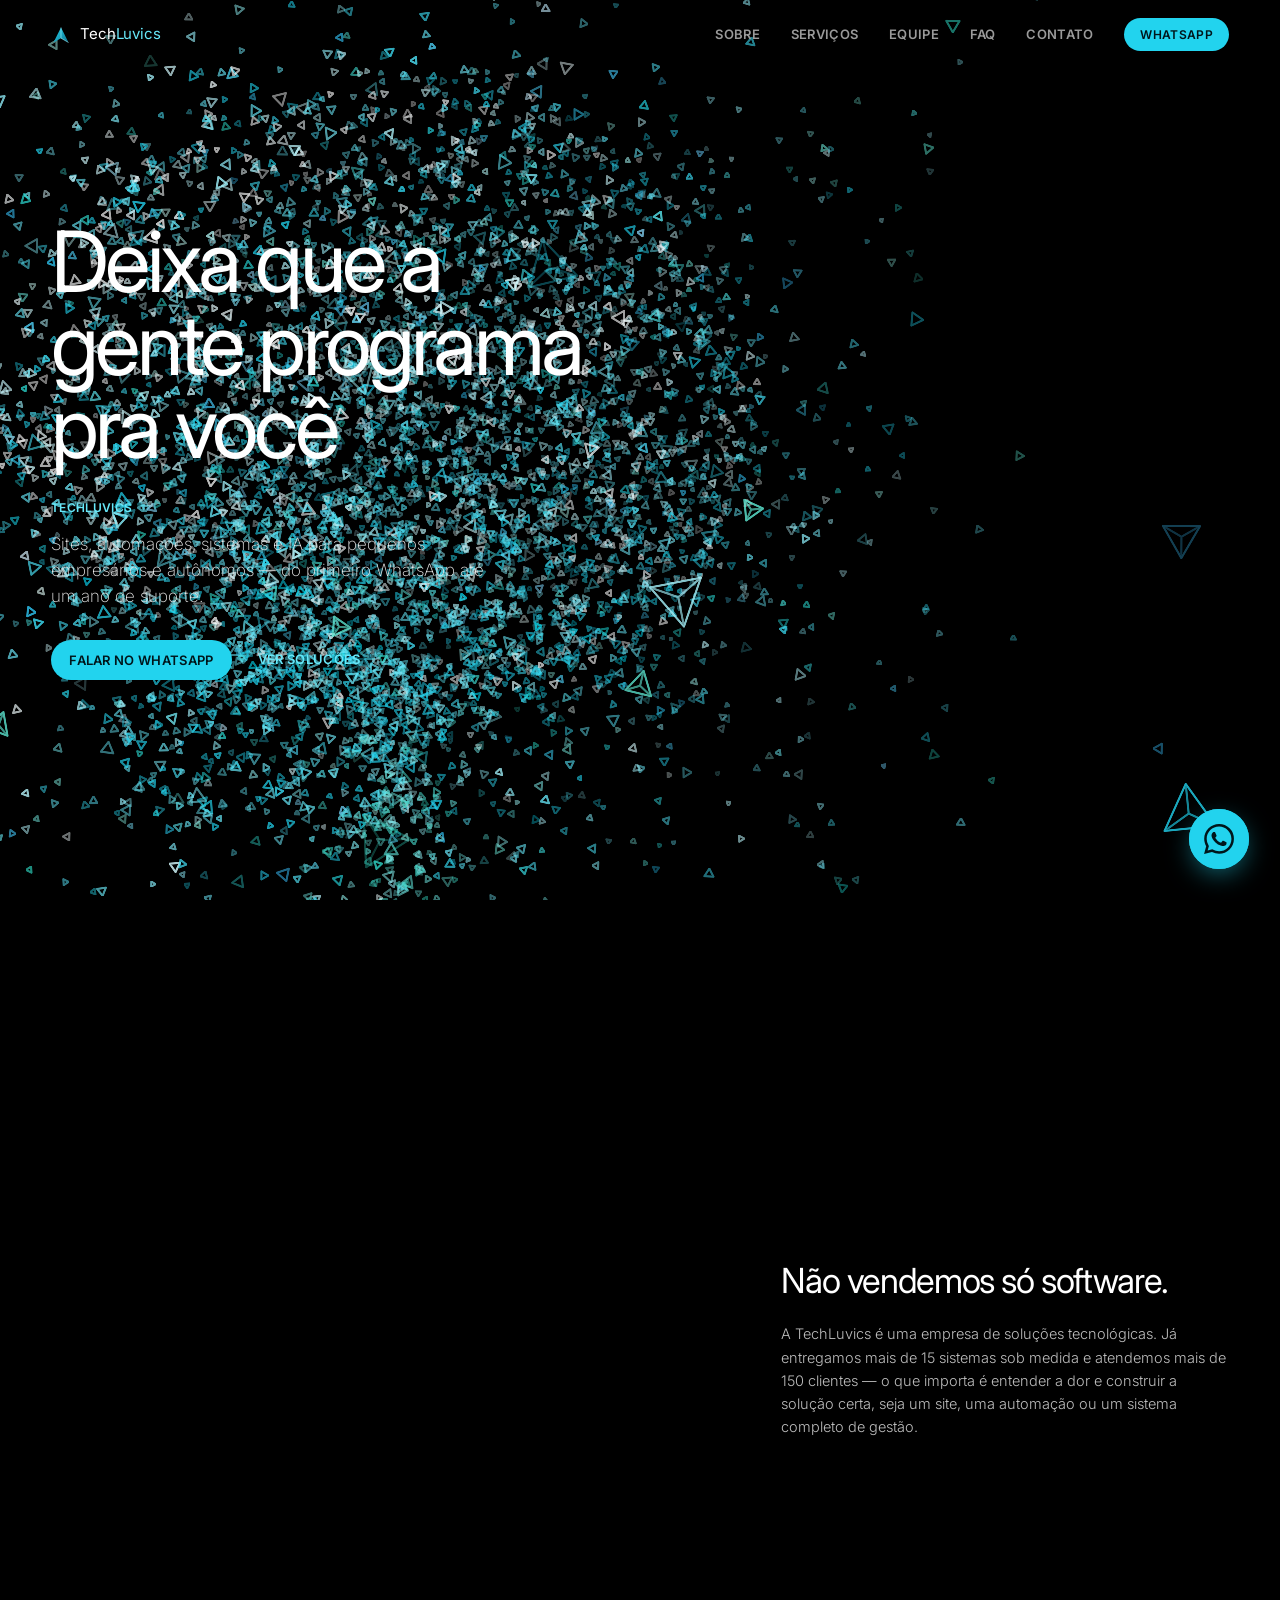
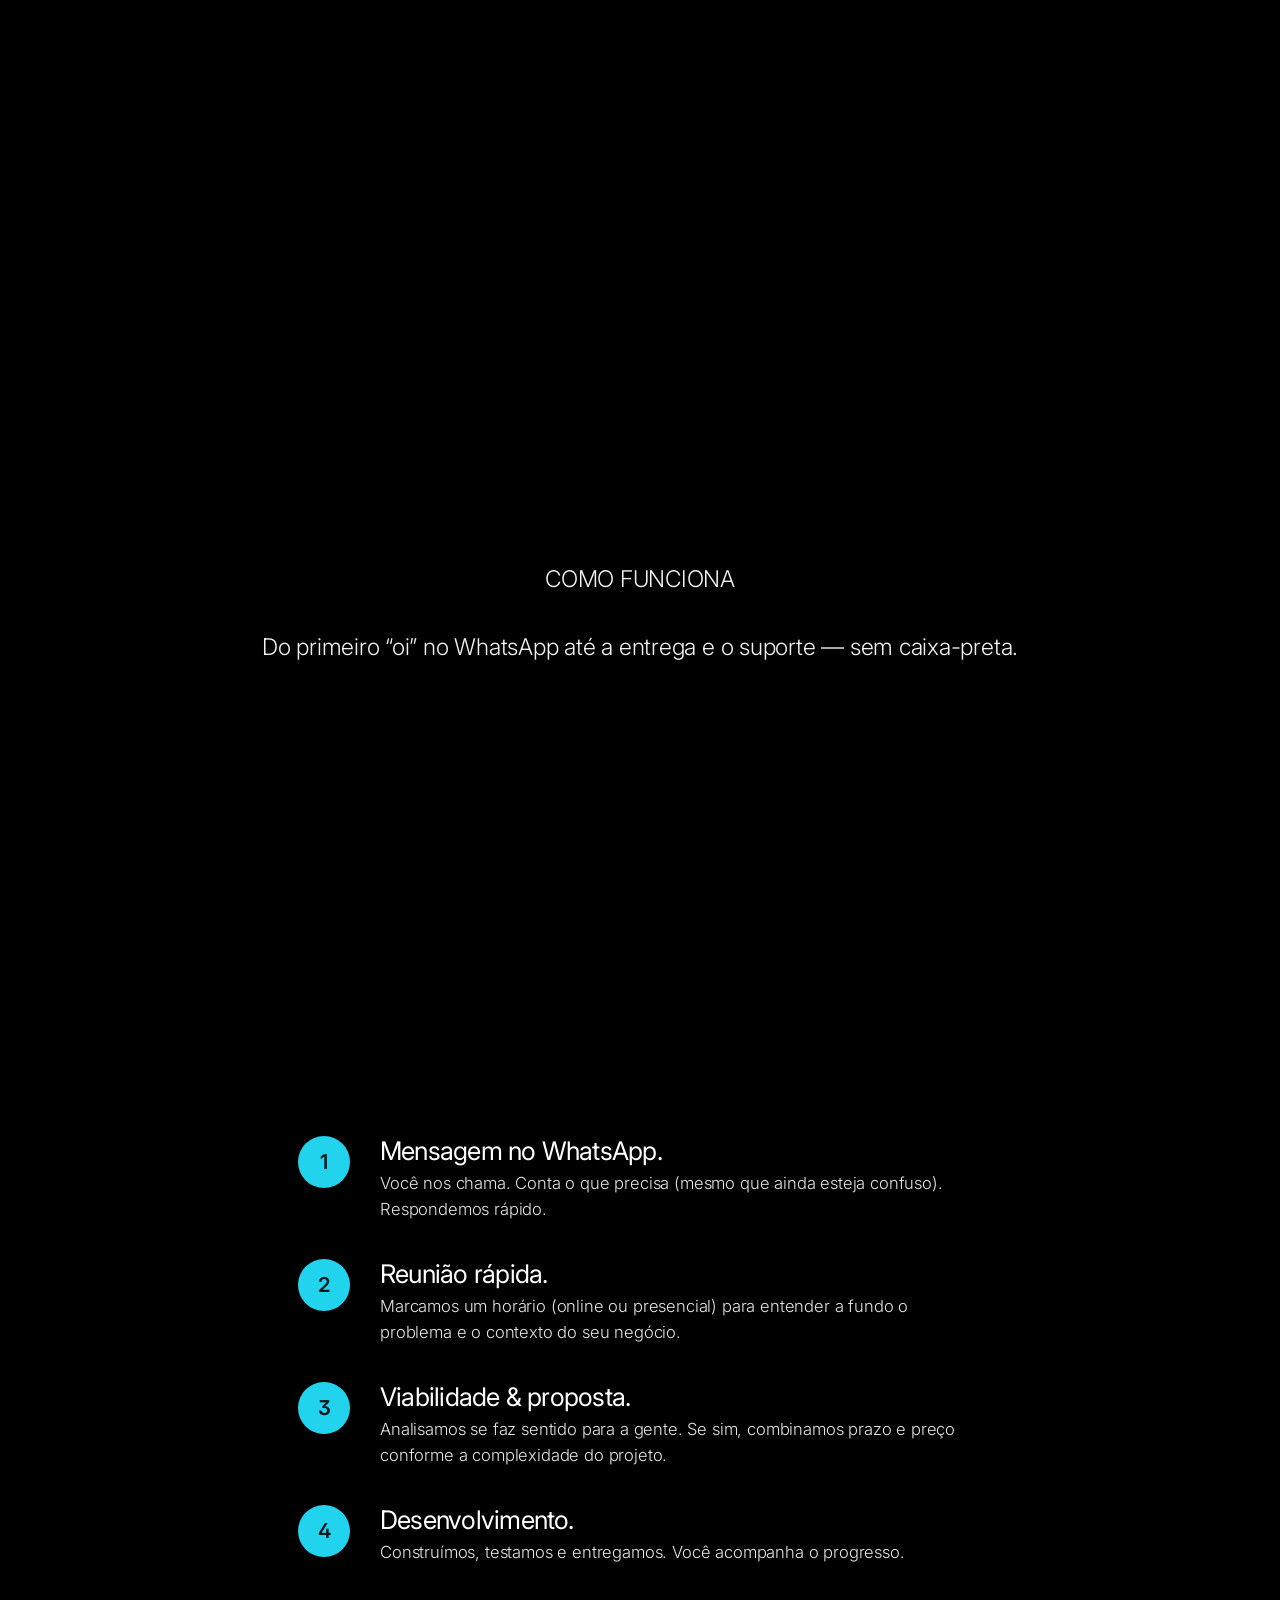
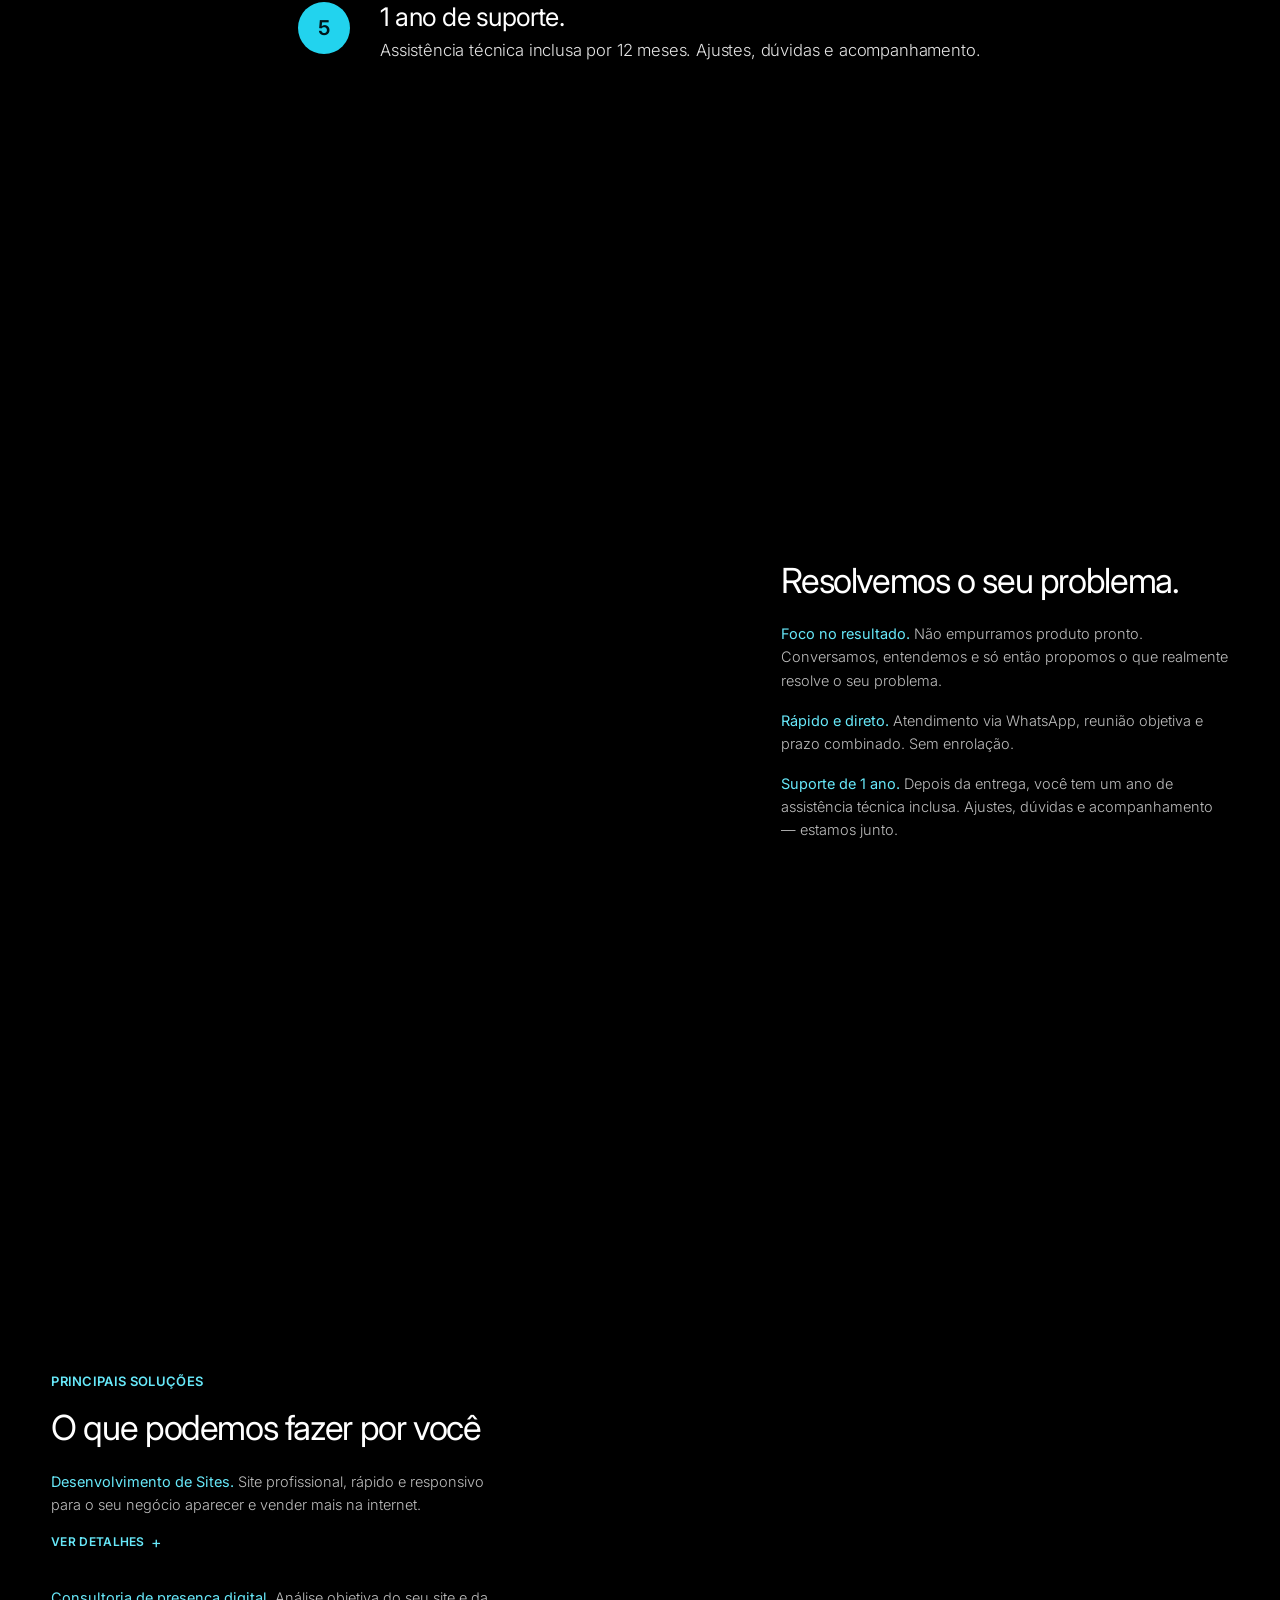
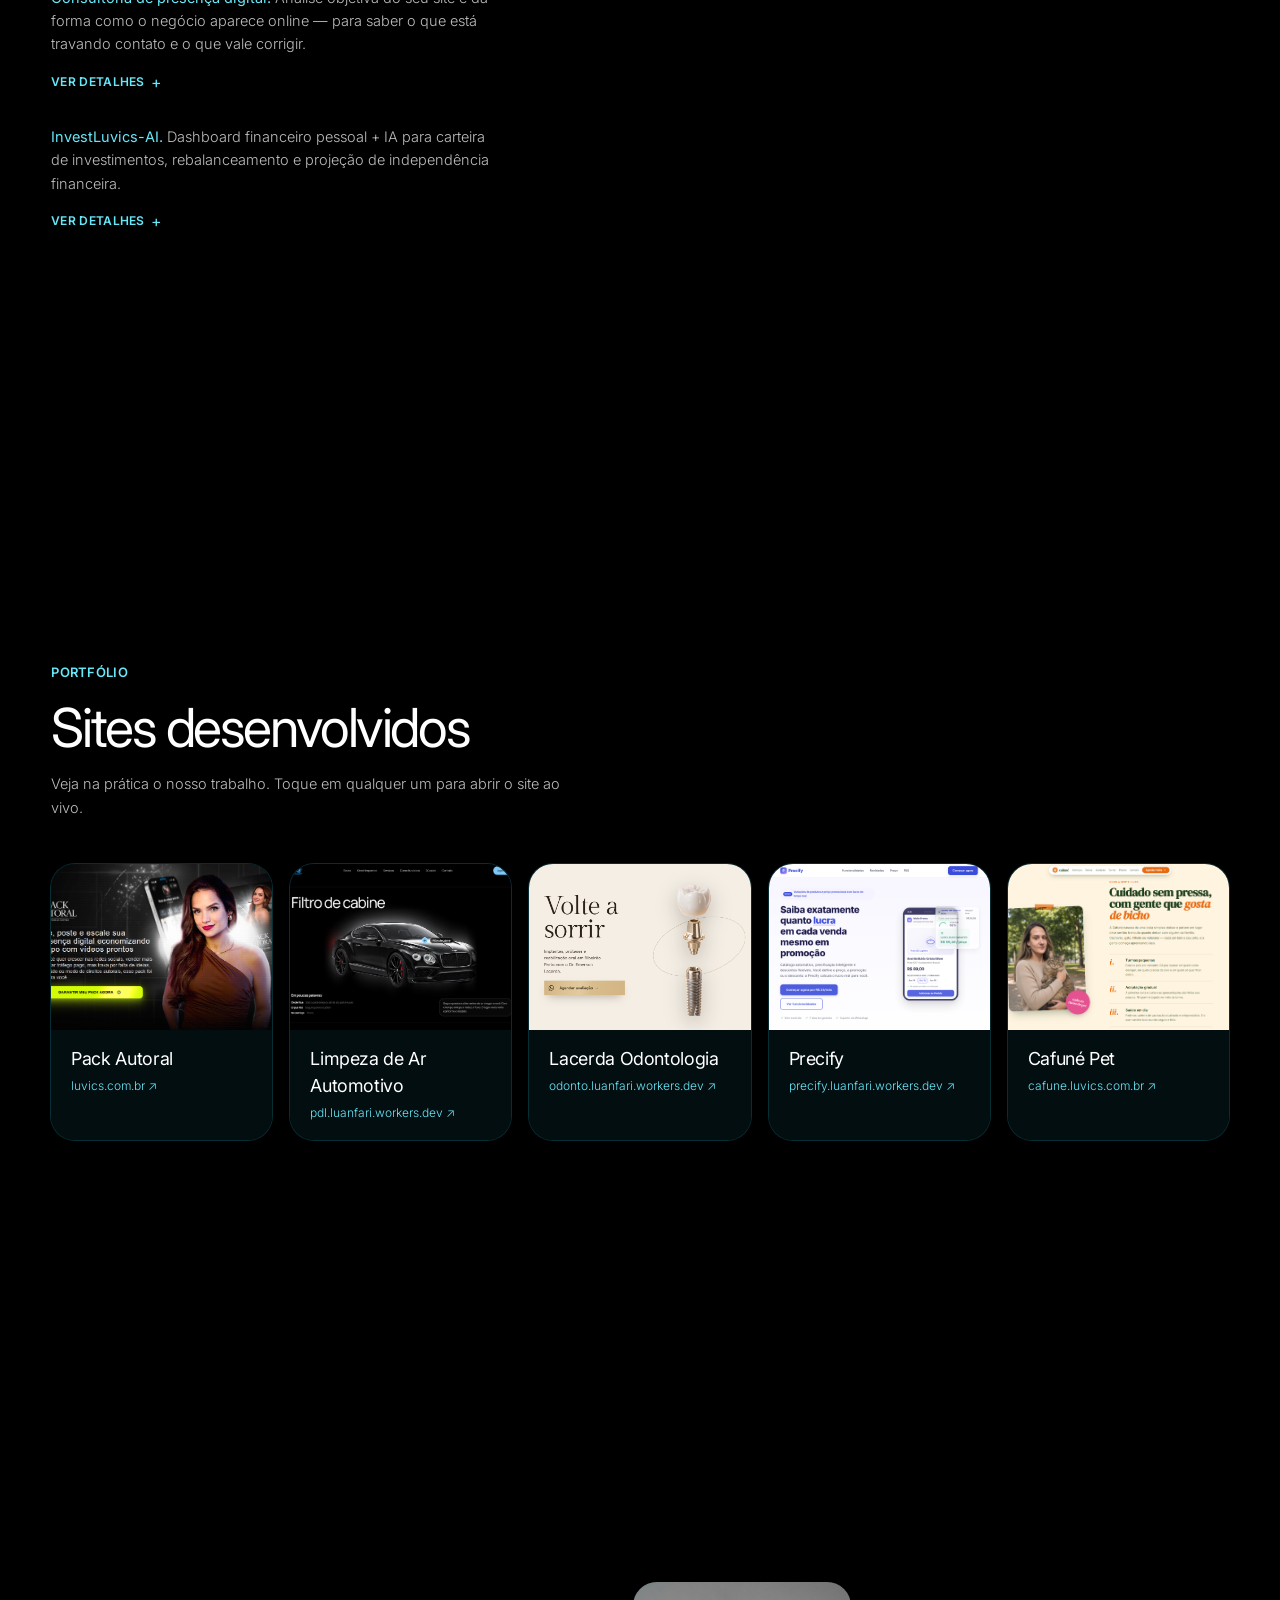
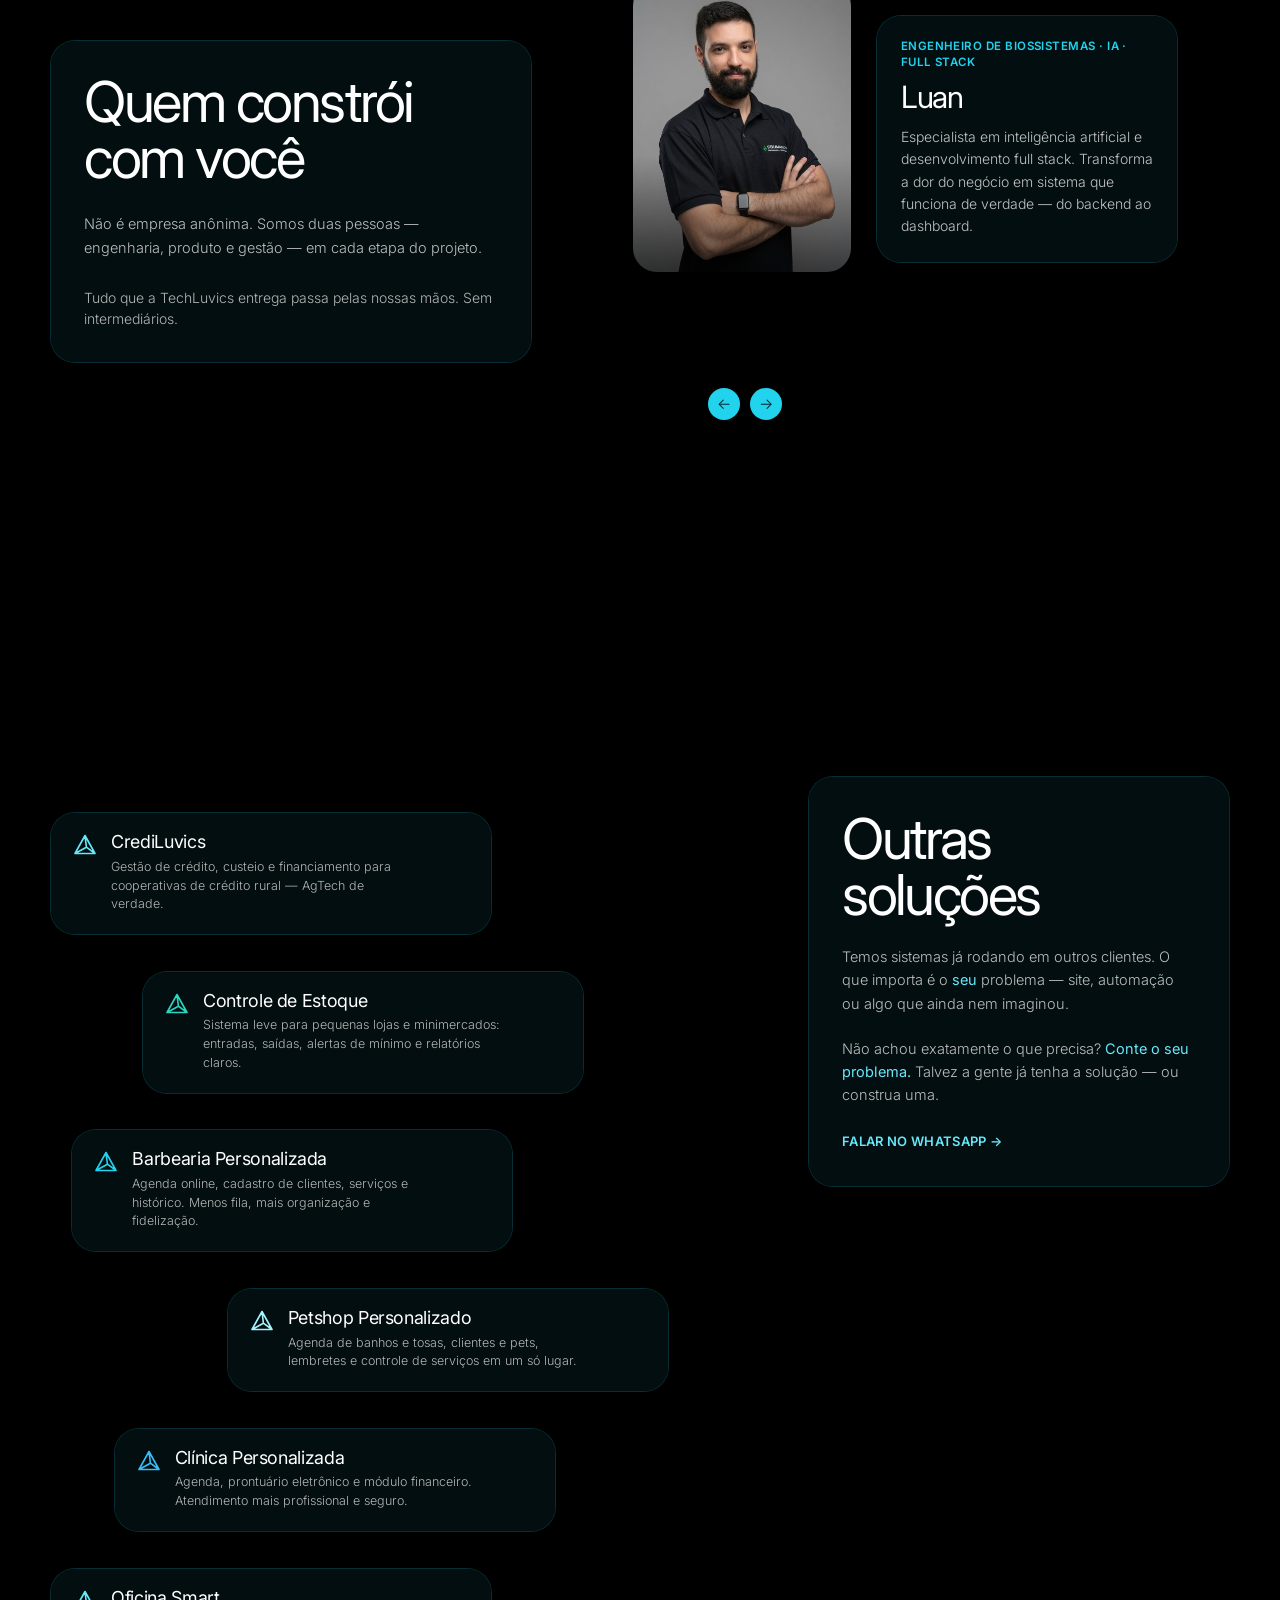
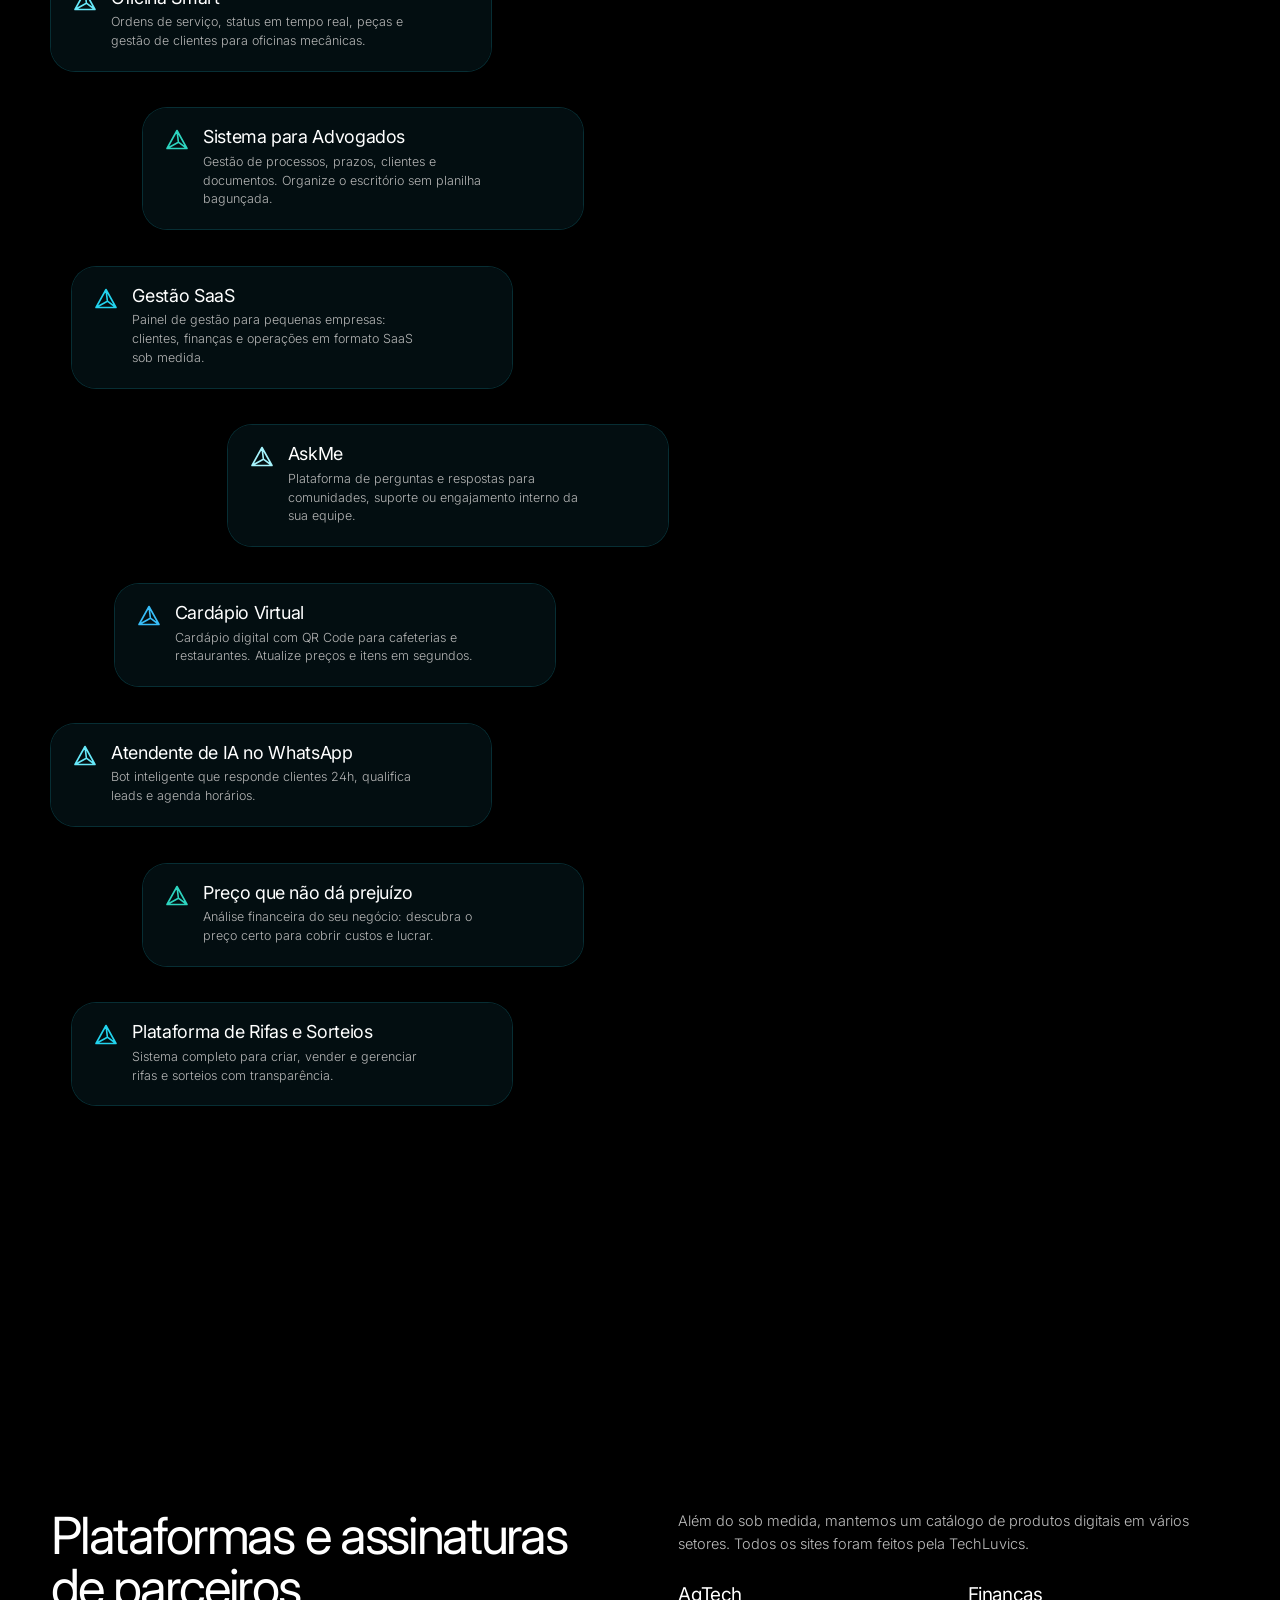
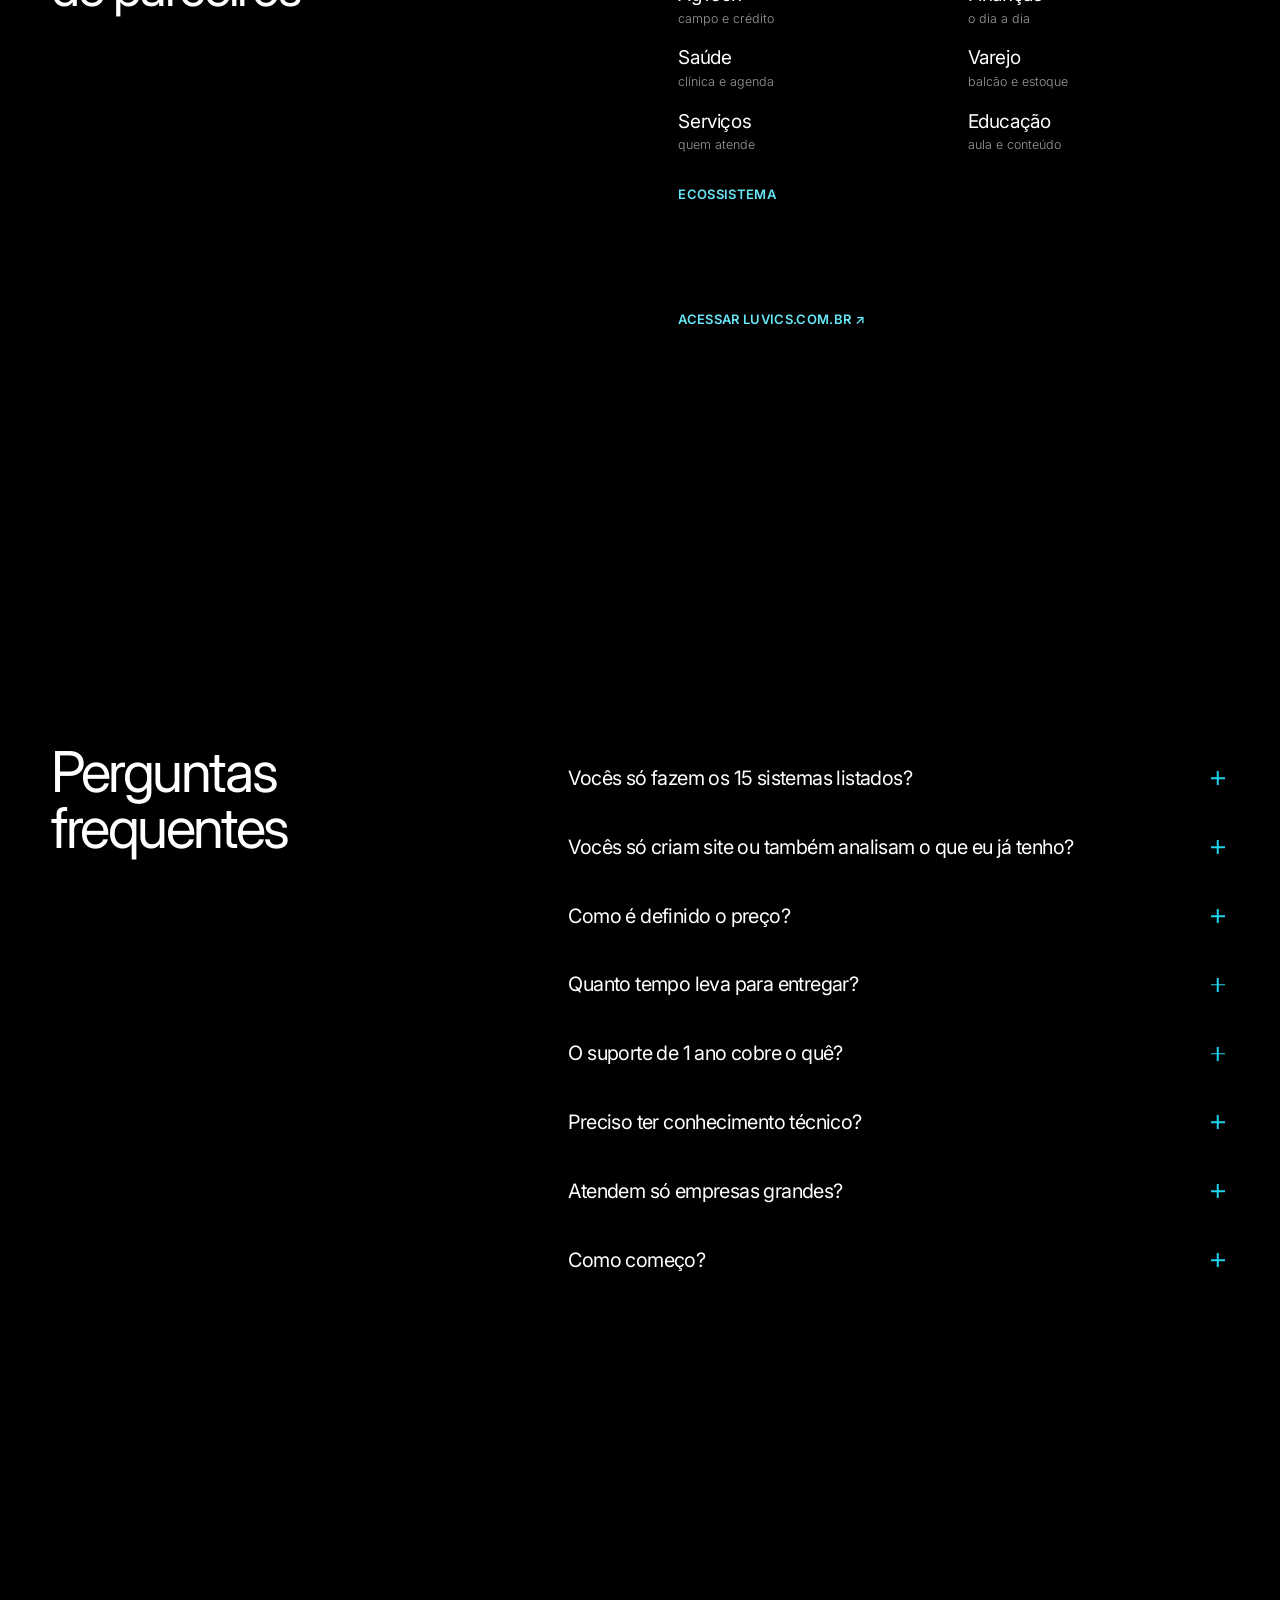
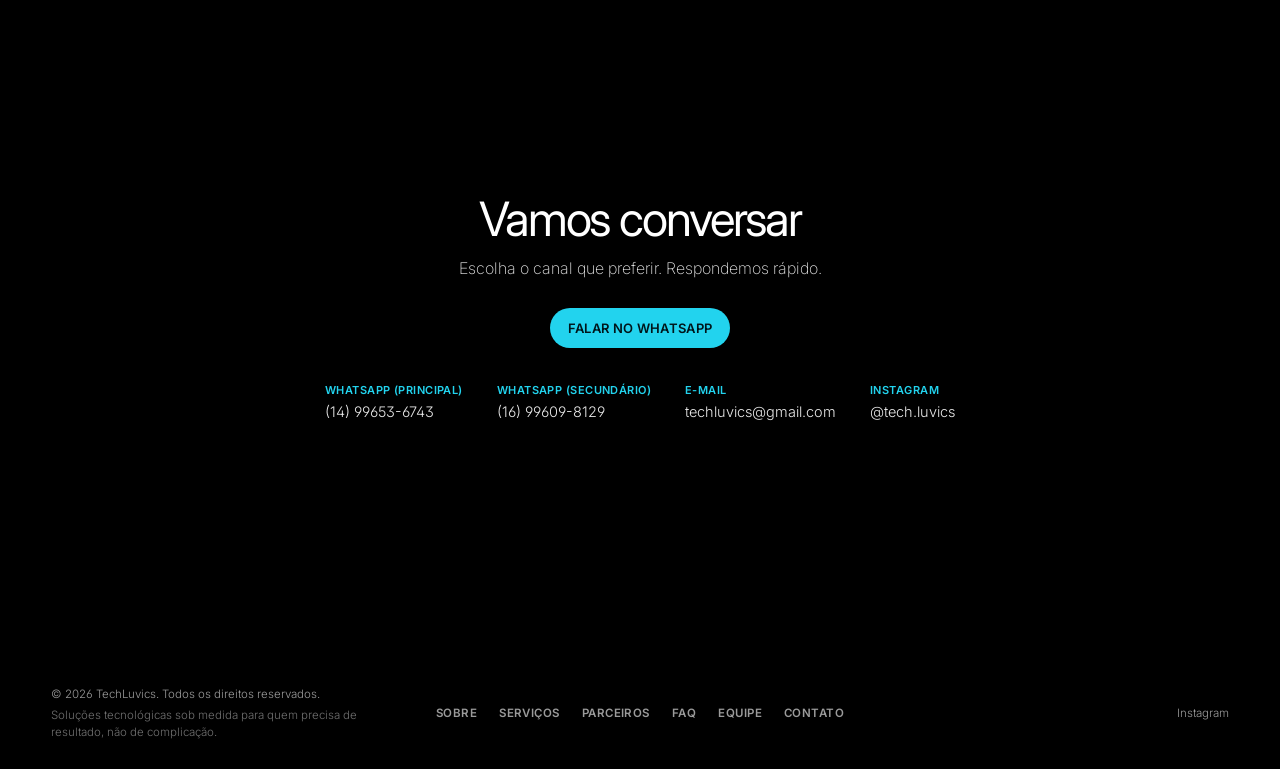
==== commit 4a8d6e22: "Update index.html" ====
--- a/index.html
+++ b/index.html
@@ -27,8 +27,7 @@
   <link rel="shortcut icon" href="img/faviconinstagram.jpg" />
   <link rel="preconnect" href="https://fonts.googleapis.com" />
   <link rel="preconnect" href="https://fonts.gstatic.com" crossorigin />
-  <link href="https://fonts.googleapis.com/css2?family=Inter:wght@400;500;600;700;800&family=Space+Grotesk:wght@500;600;700&display=swap" rel="stylesheet" />
-  <link rel="stylesheet" href="css/styles.css" />
+  <link href="https://fonts.googleapis.com/css2?family=Inter:wght@200;300;400;600;700&display=swap" rel="stylesheet" />
   <script type="application/ld+json">
   {
     "@context": "https://schema.org",
@@ -41,10 +40,7 @@
         "logo": "https://tech.luvics.com.br/img/logo-icon.png",
         "email": "techluvics@gmail.com",
         "telephone": "+55-14-99653-6743",
-        "sameAs": [
-          "https://www.instagram.com/tech.luvics/",
-          "https://luvics.com.br/"
-        ]
+        "sameAs": ["https://www.instagram.com/tech.luvics/", "https://luvics.com.br/"]
       },
       {
         "@type": "WebSite",
@@ -63,249 +59,113 @@
         "url": "https://tech.luvics.com.br/",
         "email": "techluvics@gmail.com",
         "telephone": "+55-14-99653-6743",
-        "areaServed": {
-          "@type": "Country",
-          "name": "Brasil"
-        },
+        "areaServed": { "@type": "Country", "name": "Brasil" },
         "priceRange": "$$",
         "image": "https://tech.luvics.com.br/img/logo-preview-dark.jpg",
-        "sameAs": [
-          "https://www.instagram.com/tech.luvics/",
-          "https://luvics.com.br/"
-        ],
+        "sameAs": ["https://www.instagram.com/tech.luvics/", "https://luvics.com.br/"],
         "parentOrganization": { "@id": "https://tech.luvics.com.br/#organization" }
       }
     ]
   }
   </script>
+  <link rel="stylesheet" href="css/styles.css" />
 </head>
 <body>
-  <!-- Loader / Opening -->
-  <div class="loader" id="loader">
-    <div class="loader-brand">
-      <span class="loader-icon" aria-hidden="true">◆</span>
-      <span class="loader-name">Tech<span>Luvics</span></span>
-    </div>
-    <div class="loader-bar"></div>
-  </div>
-
-  <!-- Particles -->
-  <canvas id="particles"></canvas>
+  <svg width="0" height="0" style="position:absolute" aria-hidden="true">
+    <defs>
+      <symbol id="tri" viewBox="0 0 24 24"><path d="M12 2.5 22 20.5H2Z M12 2.5 13.4 14.2 M22 20.5 13.4 14.2 M2 20.5 13.4 14.2"/></symbol>
+      <linearGradient id="lg" x1="0" y1="0" x2="1" y2="1"><stop offset="0" stop-color="#22d3ee"/><stop offset="1" stop-color="#0e7490"/></linearGradient>
+    </defs>
+  </svg>
+
+  <canvas id="fx" aria-hidden="true"></canvas>
+  <div class="topfade" aria-hidden="true"></div>
 
   <!-- Navbar -->
-  <header class="navbar" id="navbar">
-    <div class="container nav-inner">
-      <a href="#inicio" class="logo">
-        <span class="logo-icon">◆</span>
-        <span class="logo-text">Tech<span>Luvics</span></span>
+  <header class="nav" id="nav">
+    <div class="nav-in">
+      <a href="#inicio" class="logo" aria-label="TechLuvics — início">
+        <svg viewBox="0 0 24 24" aria-hidden="true"><path d="M3 21 12 3l9 18-9-5.2Z" fill="url(#lg)"/><path d="M12 3v12.8L21 21" fill="none" stroke="#a5f3fc" stroke-width="1" opacity=".7"/></svg>
+        <span class="logo-text">Tech<b>Luvics</b></span>
       </a>
-      <button class="nav-toggle" id="navToggle" aria-label="Abrir menu">
-        <span></span><span></span><span></span>
-      </button>
+      <button class="nav-toggle" id="navToggle" aria-label="Abrir menu" aria-expanded="false">Menu</button>
       <nav class="nav-links" id="navLinks" aria-label="Menu principal">
-        <a href="#sobre">Sobre</a>
-        <a href="#como-funciona">Como funciona</a>
-        <a href="#servicos">Serviços</a>
-        <a href="#parceiros">Parceiros</a>
-        <a href="#faq">FAQ</a>
-        <a href="#equipe">Equipe</a>
-        <a href="#contato">Contato</a>
-        <a href="#" data-wa data-wa-msg="Olá! Vim pelo site da TechLuvics e quero saber mais." class="btn btn-primary btn-nav" target="_blank" rel="noopener">WhatsApp</a>
+        <a href="#sobre" data-spy="sobre diferenciais como-funciona">Sobre</a>
+        <a href="#servicos" data-spy="servicos sites solucoes parceiros">Serviços</a>
+        <a href="#equipe" data-spy="equipe">Equipe</a>
+        <a href="#faq" data-spy="faq">FAQ</a>
+        <a href="#contato" data-spy="contato">Contato</a>
+        <a href="https://wa.me/5514996536743?text=Ol%C3%A1!%20Vim%20pelo%20site%20da%20TechLuvics%20e%20quero%20saber%20mais." class="btn btn-sm" target="_blank" rel="noopener">WhatsApp</a>
       </nav>
     </div>
   </header>
 
-  <!-- Hero -->
-  <section class="hero" id="inicio">
-    <div class="container hero-grid">
-      <div class="hero-copy">
-        <p class="hero-badge">Soluções tecnológicas sob medida</p>
-        <h1 class="hero-title" id="heroTitle">
-          <span class="hero-title-fallback">Deixa que a gente <span class="gradient-text">programa</span> pra você</span>
-          <canvas class="hero-tech-canvas" id="heroTechCanvas" aria-hidden="true"></canvas>
-        </h1>
-        <p class="hero-role">Soluções que <span class="hero-role-word" id="heroRole">entregam</span> de verdade.</p>
-        <p class="hero-sub">
-          Sites, automações, sistemas de gestão e inteligência artificial para pequenos empresários e autônomos.
-        </p>
-        <div class="hero-ctas">
-          <a href="#" data-wa data-wa-msg="Olá! Vim pelo site da TechLuvics e quero saber mais." class="btn btn-primary btn-sites btn-lg" target="_blank" rel="noopener">
-            Falar no WhatsApp
-          </a>
-          <a href="#servicos" class="btn btn-ghost btn-lg">Ver soluções</a>
-        </div>
-        <ul class="hero-stats">
-          <li class="stat">
-            <strong>15+</strong>
-            <span>Sistemas sob medida</span>
-          </li>
-          <li class="stat">
-            <strong>150+</strong>
-            <span>Clientes satisfeitos</span>
-          </li>
-          <li class="stat">
-            <strong>1 ano</strong>
-            <span>Suporte incluso</span>
-          </li>
-        </ul>
-      </div>
-      <div class="hero-visual" aria-hidden="true">
-        <div class="hero-orb"></div>
-        <div class="hero-panel">
-          <div class="hero-panel-top">
-            <span class="hero-dot"></span>
-            <span class="hero-dot"></span>
-            <span class="hero-dot"></span>
-            <span class="hero-panel-label">TechLuvics</span>
-          </div>
-          <div class="hero-panel-body">
-            <div class="hero-code-line"><span class="c-key">const</span> <span class="c-var">solucao</span> = <span class="c-str">"sob medida"</span>;</div>
-            <div class="hero-code-line"><span class="c-key">await</span> <span class="c-fn">entregar</span>(<span class="c-var">resultado</span>);</div>
-            <div class="hero-code-line"><span class="c-cm">// sites · automação · IA</span></div>
-          </div>
-          <div class="hero-chips">
-            <span>Sites</span>
-            <span>CrediLuvics</span>
-            <span>IA</span>
-            <span>WhatsApp</span>
-          </div>
-        </div>
-        <div class="hero-float hero-float-a"><span>Rápido</span></div>
-        <div class="hero-float hero-float-b"><span>1 ano de suporte</span></div>
-        <div class="hero-float hero-float-c"><span>Sob medida</span></div>
-      </div>
-    </div>
-  </section>
-
-  <!-- Sobre -->
-  <section class="section" id="sobre">
-    <div class="container">
-      <div class="section-header reveal">
-        <span class="section-tag">Quem somos</span>
-        <h2>Não vendemos só software.<br />Resolvemos o seu problema.</h2>
-        <p class="section-desc">
-          A TechLuvics é uma empresa de soluções tecnológicas. Já entregamos mais de 15 sistemas sob medida
-          e atendemos mais de 150 clientes, mas o mais importante é entender a sua dor e construir a solução certa —
-          seja um site, uma automação simples ou um sistema completo de gestão.
-        </p>
-      </div>
-            <div class="about-grid benefits-grid">
-        <article class="benefit-card benefit-card--left reveal">
-          <canvas class="benefit-particles" aria-hidden="true"></canvas>
-          <div class="benefit-blob benefit-blob--left" aria-hidden="true"></div>
-          <div class="benefit-inner">
-            <h3>Foco no<br />resultado</h3>
-            <p>Não empurramos produto pronto. Conversamos, entendemos e só então propomos o que realmente resolve o seu problema.</p>
-          </div>
-        </article>
-        <article class="benefit-card benefit-card--center reveal">
-          <canvas class="benefit-particles" aria-hidden="true"></canvas>
-          <div class="benefit-inner benefit-inner--center">
-            <h3>Rápido e<br />direto</h3>
-            <p>Atendimento via WhatsApp, reunião objetiva e prazo combinado. Sem enrolação.</p>
-          </div>
-        </article>
-        <article class="benefit-card benefit-card--right reveal">
-          <canvas class="benefit-particles" aria-hidden="true"></canvas>
-          <div class="benefit-blob benefit-blob--right" aria-hidden="true"></div>
-          <div class="benefit-inner">
-            <h3>Suporte de<br />1 ano</h3>
-            <p>Depois da entrega, você tem um ano de assistência técnica inclusa. Ajustes, dúvidas e acompanhamento — estamos junto.</p>
-          </div>
-        </article>
-      </div>
-    </div>
-  </section>
-
-  <!-- Como funciona -->
-  <section class="section section-alt" id="como-funciona">
-    <div class="container">
-      <div class="section-header reveal">
-        <span class="section-tag">Processo</span>
-        <h2>Como funciona</h2>
-        <p class="section-desc">Do primeiro “oi” no WhatsApp até a entrega e o suporte — tudo transparente.</p>
-      </div>
-            <ol class="steps">
-        <li class="step holo-step reveal">
-          <div class="holo-step-glow" aria-hidden="true"></div>
-          <div class="holo-step-shine" aria-hidden="true"></div>
-          <div class="holo-step-body">
-            <div class="step-num" aria-hidden="true">1</div>
-            <h3>Mensagem no WhatsApp</h3>
-            <p>Você nos chama. Conta o que precisa (mesmo que ainda esteja confuso). Respondemos rápido.</p>
-          </div>
-        </li>
-        <li class="step holo-step reveal">
-          <div class="holo-step-glow" aria-hidden="true"></div>
-          <div class="holo-step-shine" aria-hidden="true"></div>
-          <div class="holo-step-body">
-            <div class="step-num" aria-hidden="true">2</div>
-            <h3>Reunião rápida</h3>
-            <p>Marcamos um horário (online ou presencial) para entender a fundo o problema e o contexto do seu negócio.</p>
-          </div>
-        </li>
-        <li class="step holo-step reveal">
-          <div class="holo-step-glow" aria-hidden="true"></div>
-          <div class="holo-step-shine" aria-hidden="true"></div>
-          <div class="holo-step-body">
-            <div class="step-num" aria-hidden="true">3</div>
-            <h3>Viabilidade & proposta</h3>
-            <p>Analisamos se faz sentido para a gente. Se sim, combinamos prazo e preço conforme a complexidade do projeto.</p>
-          </div>
-        </li>
-        <li class="step holo-step reveal">
-          <div class="holo-step-glow" aria-hidden="true"></div>
-          <div class="holo-step-shine" aria-hidden="true"></div>
-          <div class="holo-step-body">
-            <div class="step-num" aria-hidden="true">4</div>
-            <h3>Desenvolvimento</h3>
-            <p>Construímos, testamos e entregamos. Você acompanha o progresso.</p>
-          </div>
-        </li>
-        <li class="step holo-step reveal">
-          <div class="holo-step-glow" aria-hidden="true"></div>
-          <div class="holo-step-shine" aria-hidden="true"></div>
-          <div class="holo-step-body">
-            <div class="step-num" aria-hidden="true">5</div>
-            <h3>1 ano de suporte</h3>
-            <p>Assistência técnica inclusa por 12 meses. Ajustes, dúvidas e acompanhamento.</p>
-          </div>
-        </li>
-      </ol>
-    </div>
-  </section>
-
-  <!-- Serviços -->
-  <section class="section" id="servicos">
-    <div class="container">
-      <div class="section-header reveal">
-        <span class="section-tag">Soluções</span>
-        <h2>O que podemos fazer por você</h2>
-        <p class="section-desc">
-          Temos sistemas já rodando em outros clientes. Mas o que importa é o <strong>seu</strong> problema.
-          Se precisa de um site, de uma automação ou de algo que ainda nem imaginou — fale conosco.
-        </p>
-      </div>
-
-      <div class="featured-label reveal">Principais soluções</div>
-      <div class="featured-grid">
-        <!-- Sites -->
-        <article class="service-card featured reveal" data-service="sites">
-          <div class="service-card-main">
-            <div class="service-icon" aria-hidden="true">
-              <svg width="22" height="22" viewBox="0 0 24 24" fill="none" stroke="currentColor" stroke-width="1.75" stroke-linecap="round" stroke-linejoin="round"><rect x="3" y="4" width="18" height="14" rx="2"/><path d="M8 20h8M12 18v2"/></svg>
-            </div>
-            <h3>Desenvolvimento de Sites</h3>
-            <p class="service-short">Site profissional, rápido e responsivo para o seu negócio aparecer e vender mais na internet.</p>
-            <button class="expand-btn" aria-expanded="false" aria-controls="detail-sites" id="btn-sites">
-              <span>Ver detalhes</span>
-              <svg class="chevron" width="18" height="18" viewBox="0 0 24 24" fill="none" stroke="currentColor" stroke-width="2" aria-hidden="true"><path d="M6 9l6 6 6-6"/></svg>
-            </button>
-          </div>
-          <div class="service-detail" id="detail-sites" role="region" aria-labelledby="btn-sites">
-            <div class="detail-content">
-              <div class="detail-text">
-                <p>Seu negócio na internet com cara profissional: visual limpo, rápido no celular e feito para gerar contato — não só para “existir online”.</p>
+  <main>
+    <!-- 1 · Hero (cérebro à direita) -->
+    <section class="sec hero" id="inicio" data-stage>
+      <div class="wrap">
+        <div class="copy">
+          <h1 class="display rv">Deixa que a gente programa pra você</h1>
+          <p class="label rv d1">TechLuvics</p>
+          <p class="lead rv d1">Sites, automações, sistemas e IA para pequenos empresários e autônomos — do primeiro WhatsApp até um ano de suporte.</p>
+          <div class="hero-cta rv d2">
+            <a class="btn" href="https://wa.me/5514996536743?text=Ol%C3%A1!%20Vim%20pelo%20site%20da%20TechLuvics%20e%20quero%20saber%20mais." target="_blank" rel="noopener">Falar no WhatsApp</a>
+            <a class="ghost" href="#servicos">Ver soluções</a>
+          </div>
+        </div>
+      </div>
+    </section>
+
+    <!-- 2 · Sobre (cérebro desliza para a esquerda, texto à direita) -->
+    <section class="sec" id="sobre" data-stage>
+      <div class="wrap">
+        <div class="col-r">
+          <h2 class="h2 rv">Não vendemos só software.</h2>
+          <p class="body rv d1">A TechLuvics é uma empresa de soluções tecnológicas. Já entregamos mais de 15 sistemas sob medida e atendemos mais de 150 clientes — o que importa é entender a dor e construir a solução certa, seja um site, uma automação ou um sistema completo de gestão.</p>
+        </div>
+      </div>
+    </section>
+
+    <!-- 3 · Como funciona (nuvem dispersa, texto centralizado) -->
+    <section class="sec center-sec" id="como-funciona" data-stage>
+      <div class="cblock"><div class="in">
+        <p class="label rv">Como funciona</p>
+        <p class="rv d1">Do primeiro “oi” no WhatsApp até a entrega e o suporte — sem caixa-preta.</p>
+      </div></div>
+      <div class="cblock steps-block"><ol class="steps">
+        <li class="rv"><span class="n">1</span><div><h3>Mensagem no WhatsApp.</h3><p>Você nos chama. Conta o que precisa (mesmo que ainda esteja confuso). Respondemos rápido.</p></div></li>
+        <li class="rv"><span class="n">2</span><div><h3>Reunião rápida.</h3><p>Marcamos um horário (online ou presencial) para entender a fundo o problema e o contexto do seu negócio.</p></div></li>
+        <li class="rv"><span class="n">3</span><div><h3>Viabilidade &amp; proposta.</h3><p>Analisamos se faz sentido para a gente. Se sim, combinamos prazo e preço conforme a complexidade do projeto.</p></div></li>
+        <li class="rv"><span class="n">4</span><div><h3>Desenvolvimento.</h3><p>Construímos, testamos e entregamos. Você acompanha o progresso.</p></div></li>
+        <li class="rv"><span class="n">5</span><div><h3>1 ano de suporte.</h3><p>Assistência técnica inclusa por 12 meses. Ajustes, dúvidas e acompanhamento.</p></div></li>
+      </ol></div>
+    </section>
+
+    <!-- 4 · Diferenciais (lâmpada à esquerda) -->
+    <section class="sec" id="diferenciais" data-stage>
+      <div class="wrap">
+        <div class="col-r">
+          <h2 class="h2 rv">Resolvemos o seu problema.</h2>
+          <p class="body rv d1"><span class="hl">Foco no resultado.</span> Não empurramos produto pronto. Conversamos, entendemos e só então propomos o que realmente resolve o seu problema.</p>
+          <p class="body rv d2"><span class="hl">Rápido e direto.</span> Atendimento via WhatsApp, reunião objetiva e prazo combinado. Sem enrolação.</p>
+          <p class="body rv d3"><span class="hl">Suporte de 1 ano.</span> Depois da entrega, você tem um ano de assistência técnica inclusa. Ajustes, dúvidas e acompanhamento — estamos junto.</p>
+        </div>
+      </div>
+    </section>
+
+    <!-- 5 · Serviços principais (globo à direita, texto à esquerda) -->
+    <section class="sec" id="servicos" data-stage>
+      <div class="wrap">
+        <div class="col-l">
+          <p class="label rv">Principais soluções</p>
+          <h2 class="h2 rv d1">O que podemos fazer por você</h2>
+
+          <div class="rv d1">
+            <p class="body"><span class="hl">Desenvolvimento de Sites.</span> Site profissional, rápido e responsivo para o seu negócio aparecer e vender mais na internet.</p>
+            <details>
+              <summary>Ver detalhes</summary>
+              <div class="dt">
+                <p style="margin-top:0">Seu negócio na internet com cara profissional: visual limpo, rápido no celular e feito para gerar contato — não só para “existir online”.</p>
                 <p>Desenvolvemos landing pages, sites institucionais, portfólios e páginas de captura. Do zero ou renovando o que você já tem, com foco no que o visitante precisa ver e no próximo passo (WhatsApp, formulário, compra).</p>
                 <h4>O que entregamos</h4>
                 <ul>
@@ -323,55 +183,19 @@
                   <li>Portfólio para mostrar trabalhos e serviços</li>
                   <li>Página simples de vendas ou captura de leads</li>
                 </ul>
-                <p class="detail-cta">Para quem quer um site sério, sem dor de cabeça técnica.</p>
-                <p class="detail-cta" style="margin-top: 1rem;">Já tem site? Fazemos uma análise objetiva: se ele só está no ar com cara bonita ou se realmente ajuda o cliente a te encontrar e entrar em contato.</p>
+                <p>Para quem quer um site sério, sem dor de cabeça técnica.</p>
+                <p>Já tem site? Fazemos uma análise objetiva: se ele só está no ar com cara bonita ou se realmente ajuda o cliente a te encontrar e entrar em contato.</p>
+                <p><a class="ghost" href="#sites">Ver sites desenvolvidos ↓</a></p>
               </div>
-              <div class="detail-media">
-                                                                <div class="bounce-cards" aria-label="Sites desenvolvidos" data-bounce
-                  style="--bounce-cards-size:150px;--bounce-cards-border:4px;--bounce-cards-border-color:#ffffff;--bounce-cards-radius:18px;--bounce-cards-shadow:0 1px 2px rgba(0,0,0,0.12),0 10px 28px -6px rgba(0,0,0,0.32);--bounce-cards-shadow-active:0 2px 4px rgba(0,0,0,0.14),0 22px 44px -10px rgba(0,0,0,0.42)">
-                  <a class="bounce-cards__card" href="https://luvics.com.br/pack_autoral/" target="_blank" rel="noopener" data-i="0">
-                    <img src="img/packautoral.png" alt="Pack Autoral" draggable="false" loading="lazy" />
-                    <span class="bounce-cards__label">Pack Autoral</span>
-                  </a>
-                  <a class="bounce-cards__card" href="https://luvics.com.br/pratinho/" target="_blank" rel="noopener" data-i="1">
-                    <img src="img/pratinho.png" alt="Pratinho" draggable="false" loading="lazy" />
-                    <span class="bounce-cards__label">Introdução Alimentar</span>
-                  </a>
-                  <a class="bounce-cards__card" href="https://luvics.com.br/" target="_blank" rel="noopener" data-i="2">
-                    <img src="img/luvi.png" alt="Luvics" draggable="false" loading="lazy" />
-                    <span class="bounce-cards__label">Luvics</span>
-                  </a>
-                  <a class="bounce-cards__card" href="https://29f5dd99aa834e4e8e49c598be74c10b.prod.enter.pro/" target="_blank" rel="noopener" data-i="3">
-                    <img src="img/mariaduarte.png" alt="Maria Duarte" draggable="false" loading="lazy" />
-                    <span class="bounce-cards__label">Consultora de Imóveis</span>
-                  </a>
-                  <a class="bounce-cards__card" href="https://pdl.luanfari.workers.dev" target="_blank" rel="noopener" data-i="4">
-                    <img src="img/paulo.png" alt="Paulo" draggable="false" loading="lazy" />
-                    <span class="bounce-cards__label">Limpeza de Ar Automotivo</span>
-                  </a>
-                </div>
-              </div>
-            </div>
-          </div>
-        </article>
-
-        <!-- Consultoria -->
-        <article class="service-card featured reveal" data-service="consultoria">
-          <div class="service-card-main">
-            <div class="service-icon" aria-hidden="true">
-              <svg width="22" height="22" viewBox="0 0 24 24" fill="none" stroke="currentColor" stroke-width="1.75" stroke-linecap="round" stroke-linejoin="round"><circle cx="11" cy="11" r="7"/><path d="M20 20l-3.5-3.5"/><path d="M8 11h6M11 8v6"/></svg>
-            </div>
-            <h3>Consultoria de presença digital</h3>
-            <p class="service-short">Análise objetiva do seu site e da forma como o negócio aparece online — para saber o que está travando contato e o que vale corrigir.</p>
-            <button class="expand-btn" aria-expanded="false" aria-controls="detail-consultoria" id="btn-consultoria">
-              <span>Ver detalhes</span>
-              <svg class="chevron" width="18" height="18" viewBox="0 0 24 24" fill="none" stroke="currentColor" stroke-width="2" aria-hidden="true"><path d="M6 9l6 6 6-6"/></svg>
-            </button>
-          </div>
-          <div class="service-detail" id="detail-consultoria" role="region" aria-labelledby="btn-consultoria">
-            <div class="detail-content">
-              <div class="detail-text">
-                <p>Muitos negócios têm site no ar, mas o cliente não encontra, não confia ou não sabe como chamar. Na consultoria olhamos o que está visível hoje e o que impede o próximo passo.</p>
+            </details>
+          </div>
+
+          <div class="block rv d2">
+            <p class="body"><span class="hl">Consultoria de presença digital.</span> Análise objetiva do seu site e da forma como o negócio aparece online — para saber o que está travando contato e o que vale corrigir.</p>
+            <details>
+              <summary>Ver detalhes</summary>
+              <div class="dt">
+                <p style="margin-top:0">Muitos negócios têm site no ar, mas o cliente não encontra, não confia ou não sabe como chamar. Na consultoria olhamos o que está visível hoje e o que impede o próximo passo.</p>
                 <h4>O que avaliamos</h4>
                 <ul>
                   <li>Se o site só tem visual bonito ou estrutura que facilita ser encontrado</li>
@@ -385,38 +209,24 @@
                   <li>Negócios locais (clínica, barbearia, padaria, escritório, loja) que querem mais contato</li>
                   <li>Quem está pensando em investir em site ou melhorias e quer um diagnóstico antes</li>
                 </ul>
-                <p class="detail-cta">Diagnóstico completo sob consulta. Fale conosco e combinamos o formato.</p>
-                <p style="margin-top: 1.25rem;">
-                  <a href="#" data-wa data-wa-msg="Olá! Quero agendar um diagnóstico de presença digital / consultoria de site." class="btn btn-primary btn-sites" target="_blank" rel="noopener">Agendar diagnóstico</a>
-                </p>
+                <p>Diagnóstico completo sob consulta. Fale conosco e combinamos o formato.</p>
+                <p><a class="ghost" href="https://wa.me/5514996536743?text=Ol%C3%A1!%20Quero%20agendar%20um%20diagn%C3%B3stico%20de%20presen%C3%A7a%20digital%20%2F%20consultoria%20de%20site." target="_blank" rel="noopener">Agendar diagnóstico →</a></p>
               </div>
-            </div>
-          </div>
-        </article>
-
-        <!-- InvestLuvics -->
-        <article class="service-card featured reveal" data-service="investluvics">
-          <div class="service-card-main">
-            <div class="service-icon" aria-hidden="true">
-              <svg width="22" height="22" viewBox="0 0 24 24" fill="none" stroke="currentColor" stroke-width="1.75" stroke-linecap="round" stroke-linejoin="round"><path d="M4 19V5"/><path d="M4 19h16"/><path d="M8 15l3-4 3 2 5-7"/></svg>
-            </div>
-            <h3>InvestLuvics-AI</h3>
-            <p class="service-short">Dashboard financeiro pessoal + IA para carteira de investimentos, rebalanceamento e projeção de independência financeira.</p>
-            <button class="expand-btn" aria-expanded="false" aria-controls="detail-investluvics" id="btn-investluvics">
-              <span>Ver detalhes</span>
-              <svg class="chevron" width="18" height="18" viewBox="0 0 24 24" fill="none" stroke="currentColor" stroke-width="2" aria-hidden="true"><path d="M6 9l6 6 6-6"/></svg>
-            </button>
-          </div>
-          <div class="service-detail" id="detail-investluvics" role="region" aria-labelledby="btn-investluvics">
-            <div class="detail-content">
-              <div class="detail-text">
-                <p>Plataforma que substitui planilhas complexas por banco de dados estruturado, interface interativa e motor de recomendação com Inteligência Artificial.</p>
+            </details>
+          </div>
+
+          <div class="block rv d3">
+            <p class="body"><span class="hl">InvestLuvics-AI.</span> Dashboard financeiro pessoal + IA para carteira de investimentos, rebalanceamento e projeção de independência financeira.</p>
+            <details>
+              <summary>Ver detalhes</summary>
+              <div class="dt">
+                <p style="margin-top:0">Plataforma que substitui planilhas complexas por banco de dados estruturado, interface interativa e motor de recomendação com Inteligência Artificial.</p>
                 <h4>Gestão de Fluxo de Caixa</h4>
                 <ul>
                   <li>Receitas, despesas e categorização</li>
                   <li>Mapeamento de sobra para aportes</li>
                 </ul>
-                <h4>Carteira de FIIs & Ativos</h4>
+                <h4>Carteira de FIIs &amp; Ativos</h4>
                 <ul>
                   <li>Scraping de cotação, P/VP e Dividend Yield</li>
                   <li>Distribuição por segmentos e metas de alocação</li>
@@ -429,369 +239,183 @@
                   <li>Simulador de juros compostos e independência financeira</li>
                 </ul>
               </div>
-              <div class="detail-media">
-                <!-- INVESTLUVICS: troque VIDEO_ID_INVEST pelo ID do YouTube -->
-                <div class="media-video" data-youtube-id="">
-                  <div class="media-placeholder media-invest">
-                    <span class="media-icon">▶</span>
-                    <span>Demonstração em breve</span>
-                    <small>Cole o link/ID do vídeo de InvestLuvics</small>
-                  </div>
-                  <!--
-                  <iframe
-                    src="https://www.youtube-nocookie.com/embed/VIDEO_ID_INVEST?mute=1&rel=0&modestbranding=1&playsinline=1&loop=1&playlist=VIDEO_ID_INVEST&iv_load_policy=3&controls=1"
-                    title="Demonstração InvestLuvics"
-                    allow="accelerometer; autoplay; clipboard-write; encrypted-media; gyroscope; picture-in-picture"
-                    allowfullscreen
-                    loading="lazy"
-                    referrerpolicy="strict-origin-when-cross-origin"
-                  ></iframe>
-                  -->
+            </details>
+          </div>
+        </div>
+      </div>
+    </section>
+
+    <!-- Sites desenvolvidos (vitrine) -->
+    <section class="sec" id="sites" data-stage>
+      <div class="wrap">
+        <div class="sites-head">
+          <p class="label rv">Portfólio</p>
+          <h2 class="display rv d1" style="font-size:clamp(36px,4.2vw,68px);letter-spacing:-.045em;line-height:1">Sites desenvolvidos</h2>
+          <p class="body rv d2" style="margin-top:18px;max-width:520px">Veja na prática o nosso trabalho. Toque em qualquer um para abrir o site ao vivo.</p>
+        </div>
+        <div class="sites-grid">
+          <a class="site rv d0" href="https://luvics.com.br/pack_autoral/" target="_blank" rel="noopener" aria-label="Abrir site Pack Autoral">
+            <div class="shot" data-ini="Pack Autoral"><img src="img/packautoral.png" alt="Site Pack Autoral" loading="lazy" /></div>
+            <div class="site-info"><h3>Pack Autoral</h3><span>luvics.com.br ↗</span></div>
+          </a>
+          <a class="site rv d1" href="https://pdl.luanfari.workers.dev" target="_blank" rel="noopener" aria-label="Abrir site Limpeza de Ar Automotivo">
+            <div class="shot" data-ini="Limpeza de Ar Automotivo"><img src="img/paulo.png" alt="Site Limpeza de Ar Automotivo" loading="lazy" /></div>
+            <div class="site-info"><h3>Limpeza de Ar Automotivo</h3><span>pdl.luanfari.workers.dev ↗</span></div>
+          </a>
+          <a class="site rv d2" href="https://odonto.luanfari.workers.dev/" target="_blank" rel="noopener" aria-label="Abrir site Lacerda Odontologia">
+            <div class="shot" data-ini="Lacerda Odontologia"><img src="img/odonto.png" alt="Site Lacerda Odontologia" loading="lazy" /></div>
+            <div class="site-info"><h3>Lacerda Odontologia</h3><span>odonto.luanfari.workers.dev ↗</span></div>
+          </a>
+          <a class="site rv d3" href="https://precify.luanfari.workers.dev/" target="_blank" rel="noopener" aria-label="Abrir site Precify">
+            <div class="shot" data-ini="Precify"><img src="img/precify.png" alt="Site Precify" loading="lazy" /></div>
+            <div class="site-info"><h3>Precify</h3><span>precify.luanfari.workers.dev ↗</span></div>
+          </a>
+          <a class="site rv d3" href="https://cafune.luvics.com.br/" target="_blank" rel="noopener" aria-label="Abrir site Cafuné Pet">
+            <div class="shot" data-ini="Cafuné Pet"><img src="img/cafune.png" alt="Site Cafuné Pet" loading="lazy" /></div>
+            <div class="site-info"><h3>Cafuné Pet</h3><span>cafune.luvics.com.br ↗</span></div>
+          </a>
+        </div>
+      </div>
+    </section>
+
+    <!-- 6 · Equipe (carrossel) -->
+    <section class="sec" id="equipe" data-stage>
+      <div class="wrap">
+        <div class="team-grid">
+          <div class="team-copy">
+            <h2 class="display rv" style="font-size:clamp(38px,4.4vw,72px);letter-spacing:-.045em;line-height:1;margin-bottom:26px">Quem constrói com você</h2>
+            <p class="body rv d1">Não é empresa anônima. Somos duas pessoas — engenharia, produto e gestão — em cada etapa do projeto.</p>
+            <p class="team-note rv d2">Tudo que a TechLuvics entrega passa pelas nossas mãos. Sem intermediários.</p>
+          </div>
+
+          <div class="carousel rv d1" id="team" aria-roledescription="carrossel" aria-label="Equipe">
+            <div class="slides" aria-live="polite">
+              <article class="slide on">
+                <div class="photo" data-ini="L"><img src="img/luan.jpeg" alt="Luan — co-fundador da TechLuvics" width="200" height="267" loading="lazy" /><div class="team-fx" aria-hidden="true"><span class="fx-eq eq1">∑ nᵢ</span><span class="fx-eq eq2">∇·F = 0</span><span class="fx-eq eq3">λ = Wx</span><span class="fx-eq eq4">∫ f(x)</span><span class="fx-shape s-circle"></span><span class="fx-shape s-tri"></span><span class="fx-shape s-sq"></span><span class="fx-shape s-dot"></span><span class="fx-shape s-dot2"></span></div></div>
+                <div class="person">
+                  <p class="role">Engenheiro de Biossistemas · IA · Full Stack</p>
+                  <h3>Luan</h3>
+                  <p>Especialista em inteligência artificial e desenvolvimento full stack. Transforma a dor do negócio em sistema que funciona de verdade — do backend ao dashboard.</p>
                 </div>
-              </div>
+              </article>
+              <article class="slide">
+                <div class="photo" data-ini="V"><img src="img/victoria.jpeg" alt="Victoria — co-fundadora da TechLuvics" width="200" height="267" loading="lazy" /><div class="team-fx" aria-hidden="true"><span class="fx-eq eq1">Σ cost</span><span class="fx-eq eq2">v = dx/dt</span><span class="fx-eq eq3">P(A|B)</span><span class="fx-eq eq4">min f(x)</span><span class="fx-shape s-circle"></span><span class="fx-shape s-tri"></span><span class="fx-shape s-sq"></span><span class="fx-shape s-dot"></span><span class="fx-shape s-dot2"></span></div></div>
+                <div class="person">
+                  <p class="role">Engenheira Ambiental · Project Manager · Scrum Master</p>
+                  <h3>Victoria</h3>
+                  <p>Garante que o projeto caminhe com clareza: escopo, prazo e comunicação. Do alinhamento inicial à entrega, organiza o processo para você não se perder no meio do caminho.</p>
+                </div>
+              </article>
             </div>
-          </div>
-        </article>
-      </div>
-
-            <div class="featured-label reveal" style="margin-top: 3rem;">Outras soluções</div>
-      <div class="cc-wrap reveal" id="outrasCarousel">
-        <button type="button" class="cc-btn cc-prev" aria-label="Anterior">‹</button>
-        <div class="cc-stage">
-          <div class="cc-ring">
-            <article class="cc-card service-card">
-              <div class="service-icon" aria-hidden="true"><svg width="20" height="20" viewBox="0 0 24 24" fill="none" stroke="currentColor" stroke-width="1.75" stroke-linecap="round" stroke-linejoin="round"><path d="M4 19V5M4 19h16"/><path d="M7 15h3v4H7zM12 11h3v8h-3zM17 8h3v11h-3z"/></svg></div>
-              <h3>CrediLuvics</h3>
-              <p>Gestão de crédito, custeio e financiamento para cooperativas de crédito rural — AgTech de verdade.</p>
-            </article>
-            <article class="cc-card service-card">
-              <div class="service-icon" aria-hidden="true"><svg width="20" height="20" viewBox="0 0 24 24" fill="none" stroke="currentColor" stroke-width="1.75" stroke-linecap="round" stroke-linejoin="round"><path d="M21 16V8a2 2 0 0 0-1-1.73l-7-4a2 2 0 0 0-2 0l-7 4A2 2 0 0 0 3 8v8a2 2 0 0 0 1 1.73l7 4a2 2 0 0 0 2 0l7-4A2 2 0 0 0 21 16z"/><path d="M3.3 7L12 12l8.7-5M12 22V12"/></svg></div>
-              <h3>Controle de Estoque</h3>
-              <p>Sistema leve para pequenas lojas e minimercados: entradas, saídas, alertas de mínimo e relatórios claros.</p>
-            </article>
-            <article class="cc-card service-card">
-              <div class="service-icon" aria-hidden="true"><svg width="20" height="20" viewBox="0 0 24 24" fill="none" stroke="currentColor" stroke-width="1.75" stroke-linecap="round" stroke-linejoin="round"><circle cx="6" cy="6" r="3"/><circle cx="6" cy="18" r="3"/><path d="M20 4L8.12 15.88M14.47 14.48L20 20M8.12 8.12L12 12"/></svg></div>
-              <h3>Barbearia Personalizada</h3>
-              <p>Agenda online, cadastro de clientes, serviços e histórico. Menos fila, mais organização e fidelização.</p>
-            </article>
-            <article class="cc-card service-card">
-              <div class="service-icon" aria-hidden="true"><svg width="20" height="20" viewBox="0 0 24 24" fill="none" stroke="currentColor" stroke-width="1.75" stroke-linecap="round" stroke-linejoin="round"><path d="M12 3c2 3 2 6 0 8-2-2-2-5 0-8z"/><path d="M12 11c4 1 6 3 6 6a6 6 0 0 1-12 0c0-3 2-5 6-6z"/></svg></div>
-              <h3>Petshop Personalizado</h3>
-              <p>Agenda de banhos e tosas, clientes e pets, lembretes e controle de serviços em um só lugar.</p>
-            </article>
-            <article class="cc-card service-card">
-              <div class="service-icon" aria-hidden="true"><svg width="20" height="20" viewBox="0 0 24 24" fill="none" stroke="currentColor" stroke-width="1.75" stroke-linecap="round" stroke-linejoin="round"><path d="M3 21h18M5 21V8l7-4 7 4v13"/><path d="M9 21v-6h6v6"/></svg></div>
-              <h3>Clínica Personalizada</h3>
-              <p>Agenda, prontuário eletrônico e módulo financeiro. Atendimento mais profissional e seguro.</p>
-            </article>
-            <article class="cc-card service-card">
-              <div class="service-icon" aria-hidden="true"><svg width="20" height="20" viewBox="0 0 24 24" fill="none" stroke="currentColor" stroke-width="1.75" stroke-linecap="round" stroke-linejoin="round"><path d="M14.7 6.3a1 1 0 0 0 0 1.4l1.6 1.6a1 1 0 0 0 1.4 0l3.77-3.77a6 6 0 0 1-7.94 7.94l-6.91 6.91a2.12 2.12 0 0 1-3-3l6.91-6.91a6 6 0 0 1 7.94-7.94l-3.76 3.76z"/></svg></div>
-              <h3>Oficina Smart</h3>
-              <p>Ordens de serviço, status em tempo real, peças e gestão de clientes para oficinas mecânicas.</p>
-            </article>
-            <article class="cc-card service-card">
-              <div class="service-icon" aria-hidden="true"><svg width="20" height="20" viewBox="0 0 24 24" fill="none" stroke="currentColor" stroke-width="1.75" stroke-linecap="round" stroke-linejoin="round"><path d="M14 2H6a2 2 0 0 0-2 2v16a2 2 0 0 0 2 2h12a2 2 0 0 0 2-2V8z"/><path d="M14 2v6h6M16 13H8M16 17H8M10 9H8"/></svg></div>
-              <h3>Sistema para Advogados</h3>
-              <p>Gestão de processos, prazos, clientes e documentos. Organize o escritório sem planilha bagunçada.</p>
-            </article>
-            <article class="cc-card service-card">
-              <div class="service-icon" aria-hidden="true"><svg width="20" height="20" viewBox="0 0 24 24" fill="none" stroke="currentColor" stroke-width="1.75" stroke-linecap="round" stroke-linejoin="round"><rect x="3" y="3" width="7" height="9" rx="1"/><rect x="14" y="3" width="7" height="5" rx="1"/><rect x="14" y="12" width="7" height="9" rx="1"/><rect x="3" y="16" width="7" height="5" rx="1"/></svg></div>
-              <h3>Gestão SaaS</h3>
-              <p>Painel de gestão para pequenas empresas: clientes, finanças e operações em formato SaaS sob medida.</p>
-            </article>
-            <article class="cc-card service-card">
-              <div class="service-icon" aria-hidden="true"><svg width="20" height="20" viewBox="0 0 24 24" fill="none" stroke="currentColor" stroke-width="1.75" stroke-linecap="round" stroke-linejoin="round"><circle cx="12" cy="12" r="9"/><path d="M9.5 9.5h.01M14.5 9.5h.01M8.5 14c1.2 1.5 2.7 2.2 3.5 2.2s2.3-.7 3.5-2.2"/></svg></div>
-              <h3>AskMe</h3>
-              <p>Plataforma de perguntas e respostas para comunidades, suporte ou engajamento interno da sua equipe.</p>
-            </article>
-            <article class="cc-card service-card">
-              <div class="service-icon" aria-hidden="true"><svg width="20" height="20" viewBox="0 0 24 24" fill="none" stroke="currentColor" stroke-width="1.75" stroke-linecap="round" stroke-linejoin="round"><path d="M4 6h16v12H4z"/><path d="M4 10h16M9 6v4"/></svg></div>
-              <h3>Cardápio Virtual</h3>
-              <p>Cardápio digital com QR Code para cafeterias e restaurantes. Atualize preços e itens em segundos.</p>
-            </article>
-            <article class="cc-card service-card">
-              <div class="service-icon" aria-hidden="true"><svg width="20" height="20" viewBox="0 0 24 24" fill="none" stroke="currentColor" stroke-width="1.75" stroke-linecap="round" stroke-linejoin="round"><path d="M21 15a2 2 0 0 1-2 2H7l-4 4V5a2 2 0 0 1 2-2h14a2 2 0 0 1 2 2z"/></svg></div>
-              <h3>Atendente de IA no WhatsApp</h3>
-              <p>Bot inteligente que responde clientes 24h, qualifica leads e agenda horários.</p>
-            </article>
-            <article class="cc-card service-card">
-              <div class="service-icon" aria-hidden="true"><svg width="20" height="20" viewBox="0 0 24 24" fill="none" stroke="currentColor" stroke-width="1.75" stroke-linecap="round" stroke-linejoin="round"><circle cx="12" cy="12" r="8"/><path d="M12 8v8M9.5 10.5h5M9.5 13.5h5"/></svg></div>
-              <h3>Preço que não dá prejuízo</h3>
-              <p>Análise financeira do seu negócio: descubra o preço certo para cobrir custos e lucrar.</p>
-            </article>
-            <article class="cc-card service-card">
-              <div class="service-icon" aria-hidden="true"><svg width="20" height="20" viewBox="0 0 24 24" fill="none" stroke="currentColor" stroke-width="1.75" stroke-linecap="round" stroke-linejoin="round"><path d="M4 7h16v10H4z"/><path d="M8 7V5a4 4 0 0 1 8 0v2"/></svg></div>
-              <h3>Plataforma de Rifas e Sorteios</h3>
-              <p>Sistema completo para criar, vender e gerenciar rifas e sorteios com transparência.</p>
-            </article>
-          </div>
-        </div>
-        <button type="button" class="cc-btn cc-next" aria-label="Próximo">›</button>
-      </div>
-
-      <div class="services-cta reveal">
-        <canvas class="cta-particles" aria-hidden="true"></canvas>
-        <div class="services-cta-inner">
-          <p>Não achou exatamente o que precisa? <strong>Conte o seu problema.</strong> Talvez a gente já tenha a solução — ou construa uma.</p>
-          <a href="#" data-wa data-wa-msg="Olá! Tenho um problema e quero saber se a TechLuvics consegue resolver." class="btn btn-primary btn-cyan" target="_blank" rel="noopener">Falar no WhatsApp</a>
-        </div>
-      </div>
-    </div>
-  </section>
-
-  <!-- Parceiros -->
-  <section class="section section-alt" id="parceiros">
-    <div class="container">
-      <div class="section-header reveal">
-        <span class="section-tag">Ecossistema</span>
-        <h2>Plataformas e assinaturas de parceiros</h2>
-        <p class="section-desc">
-          Além das soluções sob medida, criamos e mantemos um ecossistema de produtos digitais em vários setores —
-          como uma “Netflix” de soluções. Todos os sites foram desenvolvidos pela TechLuvics.
-        </p>
-      </div>
-      <div class="partners-card reveal">
-        <canvas class="partners-particles" aria-hidden="true"></canvas>
-        <div class="partners-content">
-          <span class="partners-tag">Ecossistema</span>
-          <h3>Explore o catálogo Luvics</h3>
-          <p>Produtos de diversos segmentos, prontos para assinatura ou uso. Enquanto você descobre soluções de parceiros, vê na prática a qualidade do nosso trabalho.</p>
-          <a href="https://luvics.com.br/" class="btn btn-primary btn-lg" target="_blank" rel="noopener">
-            Acessar luvics.com.br
-            <svg width="18" height="18" viewBox="0 0 24 24" fill="none" stroke="currentColor" stroke-width="2"><path d="M7 17L17 7M17 7H7M17 7V17"/></svg>
-          </a>
-        </div>
-        <div class="partners-visual">
-          <ul class="catalog" aria-label="Segmentos do catálogo">
-            <li><span>AgTech</span><em>campo e crédito</em></li>
-            <li><span>Finanças</span><em>o dia a dia</em></li>
-            <li><span>Saúde</span><em>clínica e agenda</em></li>
-            <li><span>Varejo</span><em>balcão e estoque</em></li>
-            <li><span>Serviços</span><em>quem atende</em></li>
-            <li><span>Educação</span><em>aula e conteúdo</em></li>
-          </ul>
-        </div>
-      </div>
-    </div>
-  </section>
-
-  <!-- FAQ -->
-  <section class="section" id="faq">
-    <div class="container">
-      <div class="section-header reveal">
-        <span class="section-tag">Dúvidas</span>
-        <h2>Perguntas frequentes</h2>
-      </div>
-      <div class="faq-list">
-        <div class="faq-item reveal">
-          <button class="faq-question" aria-expanded="false" aria-controls="faq-1" id="btn-faq-1">
-            <span>Vocês só fazem os 15 sistemas listados?</span>
-            <svg class="chevron" width="20" height="20" viewBox="0 0 24 24" fill="none" stroke="currentColor" stroke-width="2" aria-hidden="true"><path d="M6 9l6 6 6-6"/></svg>
-          </button>
-          <div class="faq-answer" id="faq-1" role="region" aria-labelledby="btn-faq-1" hidden>
-            <p>Não. Os 15 são exemplos de soluções que já entregamos e estão em uso. O foco é resolver o <em>seu</em> problema. Se precisar de um site, de uma automação específica ou de algo que ainda não existe na lista, conversamos e avaliamos a viabilidade.</p>
-          </div>
-        </div>
-        <div class="faq-item reveal">
-          <button class="faq-question" aria-expanded="false" aria-controls="faq-consultoria" id="btn-faq-consultoria">
-            <span>Vocês só criam site ou também analisam o que eu já tenho?</span>
-            <svg class="chevron" width="20" height="20" viewBox="0 0 24 24" fill="none" stroke="currentColor" stroke-width="2" aria-hidden="true"><path d="M6 9l6 6 6-6"/></svg>
-          </button>
-          <div class="faq-answer" id="faq-consultoria" role="region" aria-labelledby="btn-faq-consultoria" hidden>
-            <p>Também analisamos. Temos consultoria de presença digital para quem já tem site ou quer um diagnóstico antes de investir: se está só “bonito no ar” ou se realmente ajuda o cliente a te achar e falar com você. No site, o diagnóstico completo é sob consulta; em algumas campanhas ou indicações pode haver uma conversa introdutória mais curta.</p>
-          </div>
-        </div>
-        <div class="faq-item reveal">
-          <button class="faq-question" aria-expanded="false" aria-controls="faq-2" id="btn-faq-2">
-            <span>Como é definido o preço?</span>
-            <svg class="chevron" width="20" height="20" viewBox="0 0 24 24" fill="none" stroke="currentColor" stroke-width="2" aria-hidden="true"><path d="M6 9l6 6 6-6"/></svg>
-          </button>
-          <div class="faq-answer" id="faq-2" role="region" aria-labelledby="btn-faq-2" hidden>
-            <p>O valor é baseado na complexidade do projeto: escopo, integrações, prazo e nível de customização. Depois da reunião de entendimento, enviamos uma proposta clara, sem surpresas.</p>
-          </div>
-        </div>
-        <div class="faq-item reveal">
-          <button class="faq-question" aria-expanded="false" aria-controls="faq-3" id="btn-faq-3">
-            <span>Quanto tempo leva para entregar?</span>
-            <svg class="chevron" width="20" height="20" viewBox="0 0 24 24" fill="none" stroke="currentColor" stroke-width="2" aria-hidden="true"><path d="M6 9l6 6 6-6"/></svg>
-          </button>
-          <div class="faq-answer" id="faq-3" role="region" aria-labelledby="btn-faq-3" hidden>
-            <p>Depende do que for combinado. Um site simples pode sair em poucos dias; um sistema de gestão mais completo leva semanas. Sempre alinhamos o prazo antes de começar.</p>
-          </div>
-        </div>
-        <div class="faq-item reveal">
-          <button class="faq-question" aria-expanded="false" aria-controls="faq-4" id="btn-faq-4">
-            <span>O suporte de 1 ano cobre o quê?</span>
-            <svg class="chevron" width="20" height="20" viewBox="0 0 24 24" fill="none" stroke="currentColor" stroke-width="2" aria-hidden="true"><path d="M6 9l6 6 6-6"/></svg>
-          </button>
-          <div class="faq-answer" id="faq-4" role="region" aria-labelledby="btn-faq-4" hidden>
-            <p>Correções de bugs, dúvidas de uso e pequenos ajustes combinados. Não inclui novas funcionalidades grandes (essas viram novo escopo), mas você não fica sozinho depois da entrega.</p>
-          </div>
-        </div>
-        <div class="faq-item reveal">
-          <button class="faq-question" aria-expanded="false" aria-controls="faq-5" id="btn-faq-5">
-            <span>Preciso ter conhecimento técnico?</span>
-            <svg class="chevron" width="20" height="20" viewBox="0 0 24 24" fill="none" stroke="currentColor" stroke-width="2" aria-hidden="true"><path d="M6 9l6 6 6-6"/></svg>
-          </button>
-          <div class="faq-answer" id="faq-5" role="region" aria-labelledby="btn-faq-5" hidden>
-            <p>Não. Nós cuidamos de tudo: desenvolvimento, orientação de hospedagem e domínio, e explicamos de forma simples como usar. Você só precisa contar o que o negócio precisa.</p>
-          </div>
-        </div>
-        <div class="faq-item reveal">
-          <button class="faq-question" aria-expanded="false" aria-controls="faq-6" id="btn-faq-6">
-            <span>Atendem só empresas grandes?</span>
-            <svg class="chevron" width="20" height="20" viewBox="0 0 24 24" fill="none" stroke="currentColor" stroke-width="2" aria-hidden="true"><path d="M6 9l6 6 6-6"/></svg>
-          </button>
-          <div class="faq-answer" id="faq-6" role="region" aria-labelledby="btn-faq-6" hidden>
-            <p>Pelo contrário. Nosso público principal são pequenos empresários, autônomos e negócios locais que precisam de tecnologia prática e acessível — sem burocracia de grandes consultorias.</p>
-          </div>
-        </div>
-        <div class="faq-item reveal">
-          <button class="faq-question" aria-expanded="false" aria-controls="faq-7" id="btn-faq-7">
-            <span>Como começo?</span>
-            <svg class="chevron" width="20" height="20" viewBox="0 0 24 24" fill="none" stroke="currentColor" stroke-width="2" aria-hidden="true"><path d="M6 9l6 6 6-6"/></svg>
-          </button>
-          <div class="faq-answer" id="faq-7" role="region" aria-labelledby="btn-faq-7" hidden>
-            <p>É só mandar uma mensagem no WhatsApp. Conta o que está precisando (mesmo que ainda esteja vago). A gente responde, marca a reunião e segue o processo juntos.</p>
-          </div>
-        </div>
-      </div>
-    </div>
-  </section>
-
-
-  <!-- Equipe / Autores -->
-  <section class="section" id="equipe">
-    <div class="container">
-      <div class="section-header reveal">
-        <span class="section-tag">Por trás da TechLuvics</span>
-        <h2>Quem constrói com você</h2>
-        <p class="section-desc">
-          Não é uma empresa anônima. Somos duas pessoas — engenharia, produto e gestão —
-          responsáveis por cada etapa do seu projeto.
-        </p>
-      </div>
-      <div class="team-grid">
-        <article class="team-card reveal">
-          <div class="team-photo">
-            <img src="img/luan.jpeg" alt="Luan — co-fundador da TechLuvics" width="200" height="267" loading="lazy" />
-            <div class="team-fx" aria-hidden="true">
-              <span class="fx-eq eq1">∑ nᵢ</span>
-              <span class="fx-eq eq2">∇·F = 0</span>
-              <span class="fx-eq eq3">λ = Wx</span>
-              <span class="fx-eq eq4">∫ f(x)</span>
-              <span class="fx-shape s-circle"></span>
-              <span class="fx-shape s-tri"></span>
-              <span class="fx-shape s-sq"></span>
-              <span class="fx-shape s-dot"></span>
-              <span class="fx-shape s-dot2"></span>
+            <div class="ctrls">
+              <button class="ctrl" data-dir="-1" aria-label="Anterior">←</button>
+              <button class="ctrl" data-dir="1" aria-label="Próximo">→</button>
             </div>
           </div>
-          <div class="team-info">
-            <h3>Luan</h3>
-            <p class="team-role">Engenheiro de Biossistemas · IA · Full Stack</p>
-            <p class="team-bio">
-              Especialista em inteligência artificial e desenvolvimento full stack.
-              Transforma a dor do negócio em sistema que funciona de verdade — do backend ao dashboard.
-            </p>
-          </div>
-        </article>
-        <article class="team-card reveal">
-          <div class="team-photo">
-            <img src="img/victoria.jpeg" alt="Victoria — co-fundadora da TechLuvics" width="200" height="267" loading="lazy" />
-            <div class="team-fx" aria-hidden="true">
-              <span class="fx-eq eq1">Σ cost</span>
-              <span class="fx-eq eq2">v = dx/dt</span>
-              <span class="fx-eq eq3">P(A|B)</span>
-              <span class="fx-eq eq4">min f(x)</span>
-              <span class="fx-shape s-circle"></span>
-              <span class="fx-shape s-tri"></span>
-              <span class="fx-shape s-sq"></span>
-              <span class="fx-shape s-dot"></span>
-              <span class="fx-shape s-dot2"></span>
-            </div>
-          </div>
-          <div class="team-info">
-            <h3>Victoria</h3>
-            <p class="team-role">Engenheira Ambiental · Project Manager · Scrum Master</p>
-            <p class="team-bio">
-              Garante que o projeto caminhe com clareza: escopo, prazo e comunicação.
-              Do alinhamento inicial à entrega, organiza o processo para você não se perder no meio do caminho.
-            </p>
-          </div>
-        </article>
-      </div>
-      <p class="team-footer reveal">
-        Tudo que a TechLuvics entrega passa pelas nossas mãos. Sem intermediários.
-      </p>
-    </div>
-  </section>
-
-  <!-- Contato -->
-  <section class="section section-alt" id="contato">
-    <div class="container">
-      <div class="section-header reveal">
-        <span class="section-tag">Fale conosco</span>
-        <h2>Vamos conversar</h2>
-        <p class="section-desc">Escolha o canal que preferir. Respondemos rápido.</p>
-      </div>
-      <div class="contact-grid">
-        <a href="#" data-wa class="contact-card reveal" target="_blank" rel="noopener">
-          <div class="contact-icon">💬</div>
-          <h3>WhatsApp (principal)</h3>
-          <p>(14) 99653-6743</p>
-          <span class="contact-link">Abrir conversa →</span>
-        </a>
-        <a href="#" data-wa data-wa-phone="5516996098129" class="contact-card reveal" target="_blank" rel="noopener">
-          <div class="contact-icon">💬</div>
-          <h3>WhatsApp (secundário)</h3>
-          <p>(16) 99609-8129</p>
-          <span class="contact-link">Abrir conversa →</span>
-        </a>
-        <a href="mailto:techluvics@gmail.com" class="contact-card reveal">
-          <div class="contact-icon">✉️</div>
-          <h3>E-mail</h3>
-          <p>techluvics@gmail.com</p>
-          <span class="contact-link">Enviar e-mail →</span>
-        </a>
-        <a href="https://www.instagram.com/tech.luvics/" class="contact-card reveal" target="_blank" rel="noopener">
-          <div class="contact-icon">📸</div>
-          <h3>Instagram</h3>
-          <p>@tech.luvics</p>
-          <span class="contact-link">Ver perfil →</span>
-        </a>
-      </div>
-    </div>
-  </section>
-
-  <!-- Footer -->
-  <footer class="footer">
-    <div class="container footer-inner">
-      <div class="footer-brand">
-        <a href="#inicio" class="logo">
-          <span class="logo-icon">◆</span>
-          <span class="logo-text">Tech<span>Luvics</span></span>
-        </a>
-        <p>Soluções tecnológicas sob medida para quem precisa de resultado, não de complicação.</p>
-      </div>
-      <div class="footer-links">
-        <a href="#sobre">Sobre</a>
-        <a href="#servicos">Serviços</a>
-        <a href="#parceiros">Parceiros</a>
-        <a href="#faq">FAQ</a>
-        <a href="#equipe">Equipe</a>
-        <a href="#contato">Contato</a>
-        <a href="https://www.instagram.com/tech.luvics/" target="_blank" rel="noopener">Instagram</a>
-      </div>
-      <div class="footer-copy">
-        <p>© 2026 TechLuvics. Todos os direitos reservados.</p>
-      </div>
-    </div>
-  </footer>
-
-  <!-- Floating WhatsApp -->
-  <a href="#" data-wa data-wa-msg="Olá! Vim pelo site da TechLuvics e quero saber mais." class="whatsapp-float" target="_blank" rel="noopener" aria-label="Falar no WhatsApp">
-    <svg viewBox="0 0 24 24" width="28" height="28" fill="currentColor"><path d="M17.472 14.382c-.297-.149-1.758-.867-2.03-.967-.273-.099-.471-.148-.67.15-.197.297-.767.966-.94 1.164-.173.199-.347.223-.644.075-.297-.15-1.255-.463-2.39-1.475-.883-.788-1.48-1.761-1.653-2.059-.173-.297-.018-.458.13-.606.134-.133.298-.347.446-.52.149-.174.198-.298.298-.497.099-.198.05-.371-.025-.52-.075-.149-.669-1.612-.916-2.207-.242-.579-.487-.5-.669-.51-.173-.008-.371-.01-.57-.01-.198 0-.52.074-.792.372-.272.297-1.04 1.016-1.04 2.479 0 1.462 1.065 2.875 1.213 3.074.149.198 2.096 3.2 5.077 4.487.709.306 1.262.489 1.694.625.712.227 1.36.195 1.871.118.571-.085 1.758-.719 2.006-1.413.248-.694.248-1.289.173-1.413-.074-.124-.272-.198-.57-.347m-5.421 7.403h-.004a9.87 9.87 0 01-5.031-1.378l-.361-.214-3.741.982.998-3.648-.235-.374a9.86 9.86 0 01-1.51-5.26c.001-5.45 4.436-9.884 9.888-9.884 2.64 0 5.122 1.03 6.988 2.898a9.825 9.825 0 012.893 6.994c-.003 5.45-4.435 9.884-9.885 9.884m8.413-18.297A11.815 11.815 0 0012.05 0C5.495 0 .16 5.335.157 11.892c0 2.096.547 4.142 1.588 5.945L.057 24l6.305-1.654a11.882 11.882 0 005.683 1.448h.005c6.554 0 11.89-5.335 11.893-11.893a11.821 11.821 0 00-3.48-8.413z"/></svg>
+        </div>
+      </div>
+    </section>
+
+    <!-- 7 · Outras soluções (triângulos flutuantes com nomes) -->
+    <section class="sec" id="solucoes" data-stage style="align-items:flex-start">
+      <div class="wrap">
+        <div class="sol-wrap">
+          <div class="sol-list">
+            <article class="sol rv"><svg class="tri" style="color:#67e8f9"><use href="#tri"/></svg><div><h3>CrediLuvics</h3><p>Gestão de crédito, custeio e financiamento para cooperativas de crédito rural — AgTech de verdade.</p></div></article>
+            <article class="sol rv"><svg class="tri" style="color:#2dd4bf"><use href="#tri"/></svg><div><h3>Controle de Estoque</h3><p>Sistema leve para pequenas lojas e minimercados: entradas, saídas, alertas de mínimo e relatórios claros.</p></div></article>
+            <article class="sol rv"><svg class="tri" style="color:#22d3ee"><use href="#tri"/></svg><div><h3>Barbearia Personalizada</h3><p>Agenda online, cadastro de clientes, serviços e histórico. Menos fila, mais organização e fidelização.</p></div></article>
+            <article class="sol rv"><svg class="tri" style="color:#a5f3fc"><use href="#tri"/></svg><div><h3>Petshop Personalizado</h3><p>Agenda de banhos e tosas, clientes e pets, lembretes e controle de serviços em um só lugar.</p></div></article>
+            <article class="sol rv"><svg class="tri" style="color:#38bdf8"><use href="#tri"/></svg><div><h3>Clínica Personalizada</h3><p>Agenda, prontuário eletrônico e módulo financeiro. Atendimento mais profissional e seguro.</p></div></article>
+            <article class="sol rv"><svg class="tri" style="color:#67e8f9"><use href="#tri"/></svg><div><h3>Oficina Smart</h3><p>Ordens de serviço, status em tempo real, peças e gestão de clientes para oficinas mecânicas.</p></div></article>
+            <article class="sol rv"><svg class="tri" style="color:#2dd4bf"><use href="#tri"/></svg><div><h3>Sistema para Advogados</h3><p>Gestão de processos, prazos, clientes e documentos. Organize o escritório sem planilha bagunçada.</p></div></article>
+            <article class="sol rv"><svg class="tri" style="color:#22d3ee"><use href="#tri"/></svg><div><h3>Gestão SaaS</h3><p>Painel de gestão para pequenas empresas: clientes, finanças e operações em formato SaaS sob medida.</p></div></article>
+            <article class="sol rv"><svg class="tri" style="color:#a5f3fc"><use href="#tri"/></svg><div><h3>AskMe</h3><p>Plataforma de perguntas e respostas para comunidades, suporte ou engajamento interno da sua equipe.</p></div></article>
+            <article class="sol rv"><svg class="tri" style="color:#38bdf8"><use href="#tri"/></svg><div><h3>Cardápio Virtual</h3><p>Cardápio digital com QR Code para cafeterias e restaurantes. Atualize preços e itens em segundos.</p></div></article>
+            <article class="sol rv"><svg class="tri" style="color:#67e8f9"><use href="#tri"/></svg><div><h3>Atendente de IA no WhatsApp</h3><p>Bot inteligente que responde clientes 24h, qualifica leads e agenda horários.</p></div></article>
+            <article class="sol rv"><svg class="tri" style="color:#2dd4bf"><use href="#tri"/></svg><div><h3>Preço que não dá prejuízo</h3><p>Análise financeira do seu negócio: descubra o preço certo para cobrir custos e lucrar.</p></div></article>
+            <article class="sol rv"><svg class="tri" style="color:#22d3ee"><use href="#tri"/></svg><div><h3>Plataforma de Rifas e Sorteios</h3><p>Sistema completo para criar, vender e gerenciar rifas e sorteios com transparência.</p></div></article>
+          </div>
+          <div class="sol-side">
+            <h2 class="display rv" style="font-size:clamp(38px,4.4vw,72px);letter-spacing:-.045em;line-height:1;margin-bottom:22px">Outras soluções</h2>
+            <p class="body rv d1">Temos sistemas já rodando em outros clientes. O que importa é o <span class="hl">seu</span> problema — site, automação ou algo que ainda nem imaginou.</p>
+            <p class="body rv d2">Não achou exatamente o que precisa? <span class="hl">Conte o seu problema.</span> Talvez a gente já tenha a solução — ou construa uma.</p>
+            <p class="rv d3" style="margin-top:22px"><a class="ghost" href="https://wa.me/5514996536743?text=Ol%C3%A1!%20Tenho%20um%20problema%20e%20quero%20saber%20se%20a%20TechLuvics%20consegue%20resolver." target="_blank" rel="noopener">Falar no WhatsApp →</a></p>
+          </div>
+        </div>
+      </div>
+    </section>
+
+    <!-- 8 · Parceiros -->
+    <section class="sec" id="parceiros" data-stage>
+      <div class="wrap">
+        <div class="two">
+          <div>
+            <h2 class="display rv" style="font-size:clamp(34px,4vw,64px);letter-spacing:-.045em;line-height:1.02">Plataformas e assinaturas de parceiros</h2>
+          </div>
+          <div>
+            <p class="body rv">Além do sob medida, mantemos um catálogo de produtos digitais em vários setores. Todos os sites foram feitos pela TechLuvics.</p>
+            <ul class="catalog rv d1" aria-label="Segmentos do catálogo">
+              <li><span>AgTech</span><em>campo e crédito</em></li>
+              <li><span>Finanças</span><em>o dia a dia</em></li>
+              <li><span>Saúde</span><em>clínica e agenda</em></li>
+              <li><span>Varejo</span><em>balcão e estoque</em></li>
+              <li><span>Serviços</span><em>quem atende</em></li>
+              <li><span>Educação</span><em>aula e conteúdo</em></li>
+            </ul>
+            <p class="label rv d2" style="margin-bottom:10px">Ecossistema</p>
+            <p class="body rv d2"><span class="hl">Explore o catálogo Luvics.</span> Produtos de diversos segmentos, prontos para assinatura ou uso. Enquanto você descobre soluções de parceiros, vê na prática a qualidade do nosso trabalho.</p>
+            <p class="rv d3" style="margin-top:22px"><a class="ghost" href="https://luvics.com.br/" target="_blank" rel="noopener">Acessar luvics.com.br ↗</a></p>
+          </div>
+        </div>
+      </div>
+    </section>
+
+    <!-- 9 · FAQ -->
+    <section class="sec" id="faq" data-stage>
+      <div class="wrap">
+        <div class="faq-grid">
+          <div class="stick">
+            <h2 class="display rv" style="font-size:clamp(38px,4.4vw,72px);letter-spacing:-.045em;line-height:1">Perguntas frequentes</h2>
+          </div>
+          <div class="faq-list rv d1">
+            <div class="faq-item"><button class="faq-q" aria-expanded="false"><span>Vocês só fazem os 15 sistemas listados?</span><i></i></button><div class="faq-a"><div><p>Não. Os 15 são exemplos de soluções que já entregamos e estão em uso. O foco é resolver o <em>seu</em> problema. Se precisar de um site, de uma automação específica ou de algo que não existe na lista, conversamos e avaliamos a viabilidade.</p></div></div></div>
+            <div class="faq-item"><button class="faq-q" aria-expanded="false"><span>Vocês só criam site ou também analisam o que eu já tenho?</span><i></i></button><div class="faq-a"><div><p>Também analisamos. Temos consultoria de presença digital para quem já tem site ou quer um diagnóstico antes de investir: se está só “bonito no ar” ou se realmente ajuda o cliente a te achar e falar com você. No site, o diagnóstico completo é sob consulta; em algumas campanhas ou indicações pode haver uma conversa introdutória mais curta.</p></div></div></div>
+            <div class="faq-item"><button class="faq-q" aria-expanded="false"><span>Como é definido o preço?</span><i></i></button><div class="faq-a"><div><p>O valor é baseado na complexidade do projeto: escopo, integrações, prazo e nível de customização. Depois da reunião de entendimento, enviamos uma proposta clara, sem surpresas.</p></div></div></div>
+            <div class="faq-item"><button class="faq-q" aria-expanded="false"><span>Quanto tempo leva para entregar?</span><i></i></button><div class="faq-a"><div><p>Depende do que for combinado. Um site simples pode sair em poucos dias; um sistema de gestão mais completo leva semanas. Sempre alinhamos o prazo antes de começar.</p></div></div></div>
+            <div class="faq-item"><button class="faq-q" aria-expanded="false"><span>O suporte de 1 ano cobre o quê?</span><i></i></button><div class="faq-a"><div><p>Correções de bugs, dúvidas de uso e pequenos ajustes combinados. Não inclui novas funcionalidades grandes (essas viram novo escopo), mas você não fica sozinho depois da entrega.</p></div></div></div>
+            <div class="faq-item"><button class="faq-q" aria-expanded="false"><span>Preciso ter conhecimento técnico?</span><i></i></button><div class="faq-a"><div><p>Não. Nós cuidamos de tudo: desenvolvimento, orientação de hospedagem e domínio, e explicamos de forma simples como usar. Você só precisa contar o que o negócio precisa.</p></div></div></div>
+            <div class="faq-item"><button class="faq-q" aria-expanded="false"><span>Atendem só empresas grandes?</span><i></i></button><div class="faq-a"><div><p>Pelo contrário. Nosso público principal são pequenos empresários, autônomos e negócios locais que precisam de tecnologia prática e acessível — sem burocracia de grandes consultorias.</p></div></div></div>
+            <div class="faq-item"><button class="faq-q" aria-expanded="false"><span>Como começo?</span><i></i></button><div class="faq-a"><div><p>É só mandar uma mensagem no WhatsApp. Conta o que está precisando (mesmo que ainda esteja vago). A gente responde, marca a reunião e segue o processo juntos.</p></div></div></div>
+          </div>
+        </div>
+      </div>
+    </section>
+
+    <!-- 10 · Contato (CTA final + rodapé) -->
+    <section class="sec final" id="contato" data-stage>
+      <div class="final-main">
+        <h2 class="rv">Vamos conversar</h2>
+        <p class="sub rv d1">Escolha o canal que preferir. Respondemos rápido.</p>
+        <a class="btn rv d2" href="https://wa.me/5514996536743?text=Ol%C3%A1!%20Vim%20pelo%20site%20da%20TechLuvics%20e%20quero%20saber%20mais." target="_blank" rel="noopener">Falar no WhatsApp</a>
+        <div class="contacts rv d3">
+          <a href="https://wa.me/5514996536743" target="_blank" rel="noopener"><small>WhatsApp (principal)</small><span>(14) 99653-6743</span></a>
+          <a href="https://wa.me/5516996098129" target="_blank" rel="noopener"><small>WhatsApp (secundário)</small><span>(16) 99609-8129</span></a>
+          <a href="mailto:techluvics@gmail.com"><small>E-mail</small><span>techluvics@gmail.com</span></a>
+          <a href="https://www.instagram.com/tech.luvics/" target="_blank" rel="noopener"><small>Instagram</small><span>@tech.luvics</span></a>
+        </div>
+      </div>
+      <footer>
+        <div>© 2026 TechLuvics. Todos os direitos reservados.<span class="tag">Soluções tecnológicas sob medida para quem precisa de resultado, não de complicação.</span></div>
+        <nav class="fl" aria-label="Rodapé">
+          <a href="#sobre">Sobre</a><a href="#servicos">Serviços</a><a href="#parceiros">Parceiros</a><a href="#faq">FAQ</a><a href="#equipe">Equipe</a><a href="#contato">Contato</a>
+        </nav>
+        <div class="fr"><a href="https://www.instagram.com/tech.luvics/" target="_blank" rel="noopener">Instagram</a></div>
+      </footer>
+    </section>
+  </main>
+
+  <a class="wa-float" href="https://wa.me/5514996536743?text=Ol%C3%A1!%20Vim%20pelo%20site%20da%20TechLuvics%20e%20quero%20saber%20mais." target="_blank" rel="noopener" aria-label="Falar no WhatsApp">
+    <svg viewBox="0 0 24 24" fill="currentColor" aria-hidden="true"><path d="M17.472 14.382c-.297-.149-1.758-.867-2.03-.967-.273-.099-.471-.148-.67.15-.197.297-.767.966-.94 1.164-.173.199-.347.223-.644.075-.297-.15-1.255-.463-2.39-1.475-.883-.788-1.48-1.761-1.653-2.059-.173-.297-.018-.458.13-.606.134-.133.298-.347.446-.52.149-.174.198-.298.298-.497.099-.198.05-.371-.025-.52-.075-.149-.669-1.612-.916-2.207-.242-.579-.487-.5-.669-.51-.173-.008-.371-.01-.57-.01-.198 0-.52.074-.792.372-.272.297-1.04 1.016-1.04 2.479 0 1.462 1.065 2.875 1.213 3.074.149.198 2.096 3.2 5.077 4.487.709.306 1.262.489 1.694.625.712.227 1.36.195 1.871.118.571-.085 1.758-.719 2.006-1.413.248-.694.248-1.289.173-1.413-.074-.124-.272-.198-.57-.347m-5.421 7.403h-.004a9.87 9.87 0 01-5.031-1.378l-.361-.214-3.741.982.998-3.648-.235-.374a9.86 9.86 0 01-1.51-5.26c.001-5.45 4.436-9.884 9.888-9.884 2.64 0 5.122 1.03 6.988 2.898a9.825 9.825 0 012.893 6.994c-.003 5.45-4.435 9.884-9.885 9.884m8.413-18.297A11.815 11.815 0 0012.05 0C5.495 0 .16 5.335.157 11.892c0 2.096.547 4.142 1.588 5.945L.057 24l6.305-1.654a11.882 11.882 0 005.683 1.448h.005c6.554 0 11.89-5.335 11.893-11.893a11.821 11.821 0 00-3.48-8.413z"/></svg>
   </a>
 
   <script src="js/script.js"></script>
--- a/css/styles.css
+++ b/css/styles.css
@@ -1,2320 +1,313 @@
-/* ===== TechLuvics — Redesign 2026 ===== */
-:root {
-  --bg: #000000;
-  --bg-elevated: #0a0a0b;
-  --bg-card: rgba(18, 18, 22, 0.7);
-  --bg-card-solid: #121216;
-  --border: rgba(255, 255, 255, 0.06);
-  --border-hover: rgba(34, 211, 238, 0.35);
-  --text: #f1f5f9;
-  --text-muted: #94a3b8;
-  --text-dim: #64748b;
-  --cyan: #22d3ee;
-  --cyan-bright: #67e8f9;
-  --emerald: #34d399;
-  --violet: #a78bfa;
-  --amber: #fbbf24;
-  --gradient: linear-gradient(135deg, #22d3ee 0%, #34d399 50%, #a78bfa 100%);
-  --glow: 0 0 60px rgba(34, 211, 238, 0.15);
-  --glow-strong: 0 0 40px rgba(34, 211, 238, 0.35);
-  --radius: 20px;
-  --radius-sm: 12px;
-  --font: "Inter", system-ui, -apple-system, sans-serif;
-  --font-display: "Space Grotesk", "Inter", system-ui, sans-serif;
-  --nav-h: 68px;
-  --ease: cubic-bezier(0.22, 1, 0.36, 1);
-  --ease-out: cubic-bezier(0.16, 1, 0.3, 1);
-}
-
-*, *::before, *::after { box-sizing: border-box; margin: 0; padding: 0; }
-
-html {
-  scroll-behavior: smooth;
-  scroll-padding-top: calc(var(--nav-h) + 16px);
-  overflow-x: hidden;
-  max-width: 100%;
-}
-
-body {
-  font-family: var(--font);
-  background: var(--bg);
-  color: var(--text);
-  line-height: 1.6;
-  overflow-x: hidden;
-  -webkit-font-smoothing: antialiased;
-  -moz-osx-font-smoothing: grayscale;
-}
-
-img { max-width: 100%; display: block; }
-a { color: inherit; text-decoration: none; }
-button { font-family: inherit; cursor: pointer; border: none; background: none; color: inherit; }
-ul, ol { list-style: none; }
-
-.container {
-  width: min(1140px, 92%);
-  margin-inline: auto;
-}
-
-/* ===== Loader / Intro ===== */
-.loader {
-  position: fixed;
-  inset: 0;
-  z-index: 9999;
-  background: #000;
-  display: flex;
-  align-items: center;
-  justify-content: center;
-  transition: opacity 0.7s var(--ease), visibility 0.7s;
-}
-
-.loader.done {
-  opacity: 0;
-  visibility: hidden;
-  pointer-events: none;
-}
-
-.loader-brand {
-  display: flex;
-  align-items: center;
-  gap: 0.85rem;
-  opacity: 0;
-  transform: scale(0.85) translateY(12px);
-  animation: brandReveal 1.2s var(--ease-out) 0.15s forwards;
-}
-
-.loader-icon {
-  font-size: clamp(2.4rem, 7vw, 3.4rem);
-  line-height: 1;
-  color: var(--cyan);
-  filter: drop-shadow(0 0 28px rgba(34, 211, 238, 0.55));
-}
-
-.loader-name {
-  font-family: var(--font-display);
-  font-size: clamp(1.85rem, 5.5vw, 2.75rem);
-  font-weight: 700;
-  letter-spacing: -0.04em;
-  color: var(--text);
-  line-height: 1;
-}
-
-.loader-name span {
-  color: var(--cyan);
-}
-
-@keyframes brandReveal {
-  0% { opacity: 0; transform: scale(0.82) translateY(16px); filter: blur(8px); }
-  55% { opacity: 1; transform: scale(1.03) translateY(0); filter: blur(0); }
-  100% { opacity: 1; transform: scale(1) translateY(0); filter: blur(0); }
-}
-
-.loader-bar {
-  position: absolute;
-  bottom: 18%;
-  left: 50%;
-  transform: translateX(-50%);
-  width: 120px;
-  height: 2px;
-  background: rgba(255,255,255,0.08);
-  border-radius: 2px;
-  overflow: hidden;
-}
-
-.loader-bar::after {
-  content: "";
-  position: absolute;
-  inset: 0;
-  background: var(--cyan);
-  transform: translateX(-100%);
-  animation: loadBar 1.5s var(--ease) 0.3s forwards;
-}
-
-@keyframes loadBar {
-  to { transform: translateX(0); }
-}
-
-/* ===== Particles canvas ===== */
-#particles {
-  position: fixed;
-  inset: 0;
-  z-index: 0;
-  pointer-events: none;
-  opacity: 0.7;
-}
-
-/* ===== Navbar ===== */
-.navbar {
-  position: fixed;
-  top: 0;
-  left: 0;
-  right: 0;
-  z-index: 100;
-  height: var(--nav-h);
-  display: flex;
-  align-items: center;
-  transition: background 0.35s var(--ease), border-color 0.35s, backdrop-filter 0.35s;
-  border-bottom: 1px solid transparent;
-}
-
-.navbar.scrolled {
-  background: rgba(0, 0, 0, 0.75);
-  backdrop-filter: blur(20px) saturate(1.4);
-  -webkit-backdrop-filter: blur(20px) saturate(1.4);
-  border-bottom-color: var(--border);
-}
-
-.nav-inner {
-  display: flex;
-  align-items: center;
-  justify-content: space-between;
-  width: 100%;
-  max-width: 100%;
-  gap: 0.75rem;
-  box-sizing: border-box;
-}
-
-.navbar .container {
-  width: min(1140px, 92%);
-  max-width: 100%;
-  box-sizing: border-box;
-}
-
-.logo {
-  display: flex;
-  align-items: center;
-  gap: 0.65rem;
-  font-family: var(--font-display);
-  font-weight: 700;
-  font-size: 1.15rem;
-  letter-spacing: -0.03em;
-  z-index: 2;
-}
-
-.logo-icon {
-  color: var(--cyan);
-  font-size: 1.2rem;
-  line-height: 1;
-  display: inline-block;
-}
-
-.logo-text span { color: var(--cyan); }
-
-.nav-links {
-  display: flex;
-  align-items: center;
-  gap: 0.25rem;
-  background: rgba(255,255,255,0.03);
-  border: 1px solid var(--border);
-  border-radius: 999px;
-  padding: 0.3rem;
-}
-
-.nav-links a:not(.btn) {
-  font-size: 0.82rem;
-  font-weight: 500;
-  color: var(--text-muted);
-  padding: 0.45rem 0.9rem;
-  border-radius: 999px;
-  transition: color 0.25s, background 0.25s;
-}
-
-.nav-links a:not(.btn):hover,
-.nav-links a:not(.btn).active {
-  color: var(--text);
-  background: rgba(255,255,255,0.06);
-}
-
-.nav-toggle {
-  display: none;
-  flex-direction: column;
-  gap: 5px;
-  padding: 8px;
-  z-index: 2;
-}
-
-.nav-toggle span {
-  display: block;
-  width: 22px;
-  height: 2px;
-  background: var(--text);
-  border-radius: 2px;
-  transition: 0.3s var(--ease);
-}
-
-/* ===== Buttons — specular rim (dark glass + cyan edge) ===== */
-.btn {
-  --sb-angle: 28deg;
-  display: inline-flex;
-  align-items: center;
-  justify-content: center;
-  gap: 0.5rem;
-  font-weight: 600;
-  font-size: 0.92rem;
-  padding: 0.85rem 1.7rem;
-  border-radius: 18px;
-  position: relative;
-  isolation: isolate;
-  overflow: visible;
-  cursor: pointer;
-  line-height: 1.15;
-  letter-spacing: 0.01em;
-  color: #f5f5f5;
-  background:
-    linear-gradient(rgba(0, 0, 0, 0.22), rgba(0, 0, 0, 0.22)) padding-box,
-    conic-gradient(
-      from var(--sb-angle),
-      rgba(148, 163, 184, 0.22) 0deg,
-      rgba(6, 182, 212, 0.08) 46deg,
-      rgba(34, 211, 238, 0.55) 100deg,
-      rgba(34, 211, 238, 0.28) 140deg,
-      rgba(148, 163, 184, 0.12) 190deg,
-      rgba(148, 163, 184, 0.16) 250deg,
-      rgba(34, 211, 238, 0.22) 320deg,
-      rgba(148, 163, 184, 0.22) 360deg
-    ) border-box;
-  border: 1px solid transparent;
-  backdrop-filter: blur(8px);
-  -webkit-backdrop-filter: blur(8px);
-  box-shadow:
-    0 0 12px -8px rgba(34, 211, 238, 0.35),
-    0 10px 24px -18px rgba(0, 0, 0, 0.8);
-  transition: transform 0.25s cubic-bezier(0.2, 0.8, 0.2, 1), box-shadow 0.3s;
-  -webkit-tap-highlight-color: transparent;
-}
-
-.btn::after {
-  content: "";
-  position: absolute;
-  inset: -2px;
-  border-radius: inherit;
-  padding: 2px;
-  background: conic-gradient(
-    from var(--sb-angle),
-    transparent 40deg,
-    rgba(34, 211, 238, 0.0) 70deg,
-    rgba(103, 232, 249, 0.35) 108deg,
-    rgba(34, 211, 238, 0.05) 160deg,
-    transparent 210deg
-  );
-  -webkit-mask:
-    linear-gradient(#000 0 0) content-box,
-    linear-gradient(#000 0 0);
-  -webkit-mask-composite: xor;
-  mask:
-    linear-gradient(#000 0 0) content-box,
-    linear-gradient(#000 0 0);
-  mask-composite: exclude;
-  filter: blur(3px);
-  opacity: 0.18;
-  pointer-events: none;
-  z-index: -1;
-}
-
-.btn:hover {
-  transform: translateY(-2px);
-  box-shadow:
-    0 0 16px -6px rgba(34, 211, 238, 0.45),
-    0 12px 28px -16px rgba(0, 0, 0, 0.85);
-}
-
-.btn:active {
-  transform: scale(0.97);
-}
-
-.btn-primary,
-.btn-ghost {
-  color: #f5f5f5;
-  background:
-    linear-gradient(rgba(0, 0, 0, 0.22), rgba(0, 0, 0, 0.22)) padding-box,
-    conic-gradient(
-      from var(--sb-angle),
-      rgba(148, 163, 184, 0.22) 0deg,
-      rgba(6, 182, 212, 0.08) 46deg,
-      rgba(34, 211, 238, 0.55) 100deg,
-      rgba(34, 211, 238, 0.28) 140deg,
-      rgba(148, 163, 184, 0.12) 190deg,
-      rgba(148, 163, 184, 0.16) 250deg,
-      rgba(34, 211, 238, 0.22) 320deg,
-      rgba(148, 163, 184, 0.22) 360deg
-    ) border-box;
-}
-
-/* CTAs de conversão — ciano sólido, como antes */
-.btn-cyan {
-  color: #000;
-  background: var(--cyan);
-  border: none;
-  border-radius: 999px;
-  backdrop-filter: none;
-  -webkit-backdrop-filter: none;
-  box-shadow: none;
-}
-
-.btn-cyan::after {
-  display: none;
-}
-
-.btn-cyan:hover {
-  background: var(--cyan-bright);
-  box-shadow: 0 0 28px rgba(34, 211, 238, 0.4);
-}
-
-/* Ver soluções — transparente, só a borda neon */
-.btn.btn-ghost {
-  background: transparent;
-  border: 1px solid rgba(34, 211, 238, 0.7);
-  box-shadow: 0 0 12px rgba(34, 211, 238, 0.16);
-  backdrop-filter: none;
-  -webkit-backdrop-filter: none;
-}
-
-.btn.btn-ghost::after {
-  display: none;
-}
-
-.btn.btn-ghost:hover {
-  border-color: #67e8f9;
-  box-shadow: 0 0 18px rgba(34, 211, 238, 0.32);
-  background: transparent;
-}
-
-.btn-lg {
-  padding: 1.05rem 2.15rem;
-  font-size: 1rem;
-  border-radius: 18px;
-}
-
-.btn-nav {
-  padding: 0.55rem 1.15rem;
-  font-size: 0.82rem;
-  margin-left: 0.4rem;
-  border-radius: 14px;
-}
-
-/* ===== Hero ===== */
-.hero {
-  position: relative;
-  min-height: 100vh;
-  min-height: 100dvh;
-  display: flex;
-  align-items: center;
-  padding: calc(var(--nav-h) + 2.5rem) 0 3.5rem;
-  z-index: 1;
-  overflow: hidden;
-}
-
-.hero-grid {
-  display: grid;
-  grid-template-columns: 1.1fr 0.95fr;
-  gap: 3rem;
-  align-items: center;
-  width: min(1140px, 92%);
-}
-
-.hero-copy {
-  position: relative;
-  z-index: 2;
-  text-align: left;
-  max-width: 600px;
-}
-
-.hero-badge {
-  display: inline-flex;
-  align-items: center;
-  gap: 0.5rem;
-  font-size: 0.75rem;
-  font-weight: 600;
-  letter-spacing: 0.08em;
-  text-transform: uppercase;
-  color: var(--cyan);
-  background: rgba(34, 211, 238, 0.08);
-  padding: 0.45rem 1.1rem;
-  border-radius: 999px;
-  margin-bottom: 1.5rem;
-  border: 1px solid rgba(34, 211, 238, 0.2);
-  opacity: 0;
-  transform: translateY(20px);
-  animation: fadeUp 0.8s var(--ease-out) 0.3s forwards;
-}
-
-.hero-badge::before {
-  content: "";
-  width: 6px;
-  height: 6px;
-  border-radius: 50%;
-  background: var(--cyan);
-  box-shadow: 0 0 10px var(--cyan);
-  animation: pulse 2s ease-in-out infinite;
-}
-
-@keyframes pulse {
-  0%, 100% { opacity: 1; transform: scale(1); }
-  50% { opacity: 0.5; transform: scale(0.85); }
-}
-
-.hero h1,
-.hero-title {
-  font-family: var(--font-display);
-  font-size: clamp(2.4rem, 5.2vw, 3.85rem);
-  font-weight: 700;
-  line-height: 1.08;
-  letter-spacing: -0.04em;
-  margin-bottom: 1.2rem;
-  opacity: 0;
-  transform: translateY(30px);
-  animation: fadeUp 0.9s var(--ease-out) 0.45s forwards;
-  position: relative;
-}
-
-.hero-title {
-  display: block;
-  width: 100%;
-  min-height: 0;
-  margin-bottom: 0.65rem;
-}
-
-.hero-title-fallback {
-  display: block;
-}
-
-.hero-title.is-tech .hero-title-fallback {
-  position: absolute;
-  width: 1px;
-  height: 1px;
-  overflow: hidden;
-  clip: rect(0 0 0 0);
-  white-space: nowrap;
-}
-
-.hero-tech-canvas {
-  display: none;
-  width: 100%;
-  height: 100%;
-  touch-action: pan-y;
-}
-
-.hero-title.is-tech .hero-tech-canvas {
-  display: block;
-  min-height: 2.4em;
-  cursor: default;
-}
-
-
-.gradient-text {
-  color: var(--cyan);
-  background: none;
-  -webkit-text-fill-color: var(--cyan);
-}
-
-.hero-role {
-  font-size: 1.15rem;
-  color: var(--text);
-  margin: 0 0 1rem;
-  line-height: 1.5;
-  opacity: 0;
-  transform: translateY(16px);
-  animation: fadeUp 0.9s var(--ease-out) 0.45s forwards;
-}
-
-.hero-role-word {
-  display: inline-block;
-  font-weight: 600;
-  color: var(--cyan);
-  background: none;
-  -webkit-text-fill-color: var(--cyan);
-  min-width: 6.5ch;
-}
-
-.hero-role-word.is-swap {
-  animation: roleSwap 0.45s var(--ease-out);
-}
-
-@keyframes roleSwap {
-  0% {
-    opacity: 0;
-    transform: translateY(0.35em);
-  }
-  100% {
-    opacity: 1;
-    transform: translateY(0);
-  }
-}
-
-.hero-sub {
-  font-size: 1.08rem;
-  color: var(--text-muted);
-  max-width: 520px;
-  margin: 0 0 1.75rem;
-  line-height: 1.65;
-  opacity: 0;
-  transform: translateY(20px);
-  animation: fadeUp 0.9s var(--ease-out) 0.6s forwards;
-}
-
-.hero-ctas {
-  display: flex;
-  flex-wrap: wrap;
-  gap: 0.85rem;
-  margin-bottom: 2.5rem;
-  opacity: 0;
-  transform: translateY(20px);
-  animation: fadeUp 0.9s var(--ease-out) 0.75s forwards;
-}
-
-.hero-stats {
-  display: flex;
-  gap: 2rem;
-  flex-wrap: wrap;
-  opacity: 0;
-  transform: translateY(20px);
-  animation: fadeUp 0.9s var(--ease-out) 0.9s forwards;
-}
-
-.stat {
-  text-align: left;
-  position: relative;
-}
-
-.stat strong {
-  display: block;
-  font-family: var(--font-display);
-  font-size: 1.75rem;
-  font-weight: 700;
-  color: var(--cyan);
-  letter-spacing: -0.03em;
-  line-height: 1.1;
-}
-
-.stat span {
-  font-size: 0.8rem;
-  color: var(--text-dim);
-  line-height: 1.35;
-  margin-top: 0.2rem;
-  display: block;
-}
-
-/* Hero visual (desktop) */
-.hero-visual {
-  position: relative;
-  min-height: 420px;
-  display: flex;
-  align-items: center;
-  justify-content: center;
-  opacity: 0;
-  transform: translateY(24px);
-  animation: fadeUp 1s var(--ease-out) 0.55s forwards;
-}
-
-.hero-orb {
-  position: absolute;
-  width: 340px;
-  height: 340px;
-  border-radius: 50%;
-  background: radial-gradient(circle, rgba(34, 211, 238, 0.18) 0%, rgba(167, 139, 250, 0.08) 45%, transparent 70%);
-  filter: blur(8px);
-  animation: orbPulse 6s ease-in-out infinite;
-}
-
-@keyframes orbPulse {
-  0%, 100% { transform: scale(1); opacity: 0.85; }
-  50% { transform: scale(1.08); opacity: 1; }
-}
-
-.hero-panel {
-  position: relative;
-  z-index: 2;
-  width: min(100%, 380px);
-  background: rgba(12, 14, 20, 0.85);
-  border: 1px solid var(--border);
-  border-radius: 18px;
-  padding: 1.1rem 1.15rem 1.25rem;
-  backdrop-filter: blur(16px);
-  box-shadow: 0 24px 60px rgba(0, 0, 0, 0.45), 0 0 40px rgba(34, 211, 238, 0.08);
-}
-
-.hero-panel-top {
-  display: flex;
-  align-items: center;
-  gap: 0.4rem;
-  margin-bottom: 1rem;
-  padding-bottom: 0.75rem;
-  border-bottom: 1px solid var(--border);
-}
-
-.hero-dot {
-  width: 8px;
-  height: 8px;
-  border-radius: 50%;
-  background: rgba(255, 255, 255, 0.15);
-}
-.hero-dot:nth-child(1) { background: #ff5f57; }
-.hero-dot:nth-child(2) { background: #febc2e; }
-.hero-dot:nth-child(3) { background: #28c840; }
-
-.hero-panel-label {
-  margin-left: auto;
-  font-size: 0.72rem;
-  font-weight: 600;
-  color: var(--text-dim);
-  letter-spacing: 0.04em;
-}
-
-.hero-panel-body {
-  font-family: ui-monospace, "SF Mono", Menlo, Consolas, monospace;
-  font-size: 0.82rem;
-  line-height: 1.7;
-  margin-bottom: 1.1rem;
-}
-
-.hero-code-line { color: var(--text-muted); }
-.c-key { color: #c084fc; }
-.c-var { color: var(--cyan-bright); }
-.c-str { color: #34d399; }
-.c-fn { color: #67e8f9; }
-.c-cm { color: var(--text-dim); }
-
-.hero-chips {
-  display: flex;
-  flex-wrap: wrap;
-  gap: 0.45rem;
-}
-
-.hero-chips span {
-  font-size: 0.72rem;
-  font-weight: 600;
-  padding: 0.35rem 0.7rem;
-  border-radius: 999px;
-  background: rgba(34, 211, 238, 0.08);
-  border: 1px solid rgba(34, 211, 238, 0.18);
-  color: var(--cyan);
-}
-
-.hero-float {
-  position: absolute;
-  z-index: 3;
-  padding: 0.5rem 0.95rem;
-  border-radius: 999px;
-  background: rgba(0, 0, 0, 0.55);
-  border: 1px solid rgba(34, 211, 238, 0.22);
-  backdrop-filter: blur(12px);
-  -webkit-backdrop-filter: blur(12px);
-  box-shadow: 0 8px 28px rgba(0, 0, 0, 0.35);
-  animation: floatY 5.5s ease-in-out infinite;
-  white-space: nowrap;
-}
-
-.hero-float span {
-  font-size: 0.75rem;
-  font-weight: 600;
-  letter-spacing: 0.02em;
-  color: rgba(255, 255, 255, 0.92);
-  line-height: 1;
-}
-
-.hero-float-a {
-  top: 12%;
-  right: 4%;
-  animation-delay: 0s;
-}
-.hero-float-b {
-  bottom: 18%;
-  left: 0;
-  animation-delay: 1.2s;
-}
-.hero-float-c {
-  bottom: 8%;
-  right: 8%;
-  animation-delay: 2.1s;
-}
-
-@keyframes floatY {
-  0%, 100% { transform: translateY(0); }
-  50% { transform: translateY(-8px); }
-}
-
-@keyframes fadeUp {
-  to { opacity: 1; transform: translateY(0); }
-}
-
-/* ===== Sections ===== */
-.section {
-  padding: 6rem 0;
-  position: relative;
-  z-index: 1;
-}
-
-.section-alt {
-  background: transparent;
-}
-
-.section-header {
-  text-align: center;
-  max-width: 640px;
-  margin: 0 auto 3.75rem;
-}
-
-.section-tag {
-  display: inline-block;
-  font-size: 0.72rem;
-  font-weight: 600;
-  letter-spacing: 0.1em;
-  text-transform: uppercase;
-  color: var(--cyan);
-  margin-bottom: 0.85rem;
-  opacity: 0.9;
-}
-
-.section-header h2 {
-  font-family: var(--font-display);
-  font-size: clamp(1.85rem, 4.5vw, 2.75rem);
-  font-weight: 700;
-  letter-spacing: -0.03em;
-  line-height: 1.15;
-  margin-bottom: 1rem;
-}
-
-.section-desc {
-  color: var(--text-muted);
-  font-size: 1.05rem;
-  line-height: 1.7;
-}
-
-/* Reveal on scroll — premium */
-.reveal {
-  opacity: 0;
-  transform: translateY(48px);
-  filter: blur(6px);
-  transition:
-    opacity 0.9s var(--ease-out),
-    transform 0.9s var(--ease-out),
-    filter 0.9s var(--ease-out);
-  will-change: opacity, transform, filter;
-}
-
-.reveal.visible {
-  opacity: 1;
-  transform: translateY(0);
-  filter: blur(0);
-}
-
-/* Stagger helpers applied via JS data-delay */
-.reveal[data-d="1"] { transition-delay: 0.08s; }
-.reveal[data-d="2"] { transition-delay: 0.16s; }
-.reveal[data-d="3"] { transition-delay: 0.24s; }
-.reveal[data-d="4"] { transition-delay: 0.32s; }
-.reveal[data-d="5"] { transition-delay: 0.40s; }
-
-/* Cards get a slightly richer entrance */
-.about-card.reveal,
-.service-card.reveal,
-.step.reveal,
-.contact-card.reveal {
-  transform: translateY(56px) scale(0.97);
-}
-
-.about-card.reveal.visible,
-.service-card.reveal.visible,
-.step.reveal.visible,
-.contact-card.reveal.visible {
-  transform: translateY(0) scale(1);
-}
-
-
-/* ===== Team / Autores ===== */
-.team-grid {
-  display: grid;
-  grid-template-columns: repeat(2, 1fr);
-  gap: 1.5rem;
-  max-width: 560px;
-  margin-inline: auto;
-}
-
-.team-card {
-  background: var(--bg-card);
-  border: 1px solid var(--border);
-  border-radius: var(--radius);
-  overflow: hidden;
-  backdrop-filter: blur(12px);
-  transition: transform 0.5s var(--ease), border-color 0.4s, box-shadow 0.5s;
-  display: flex;
-  flex-direction: column;
-}
-
-.team-card:hover {
-  transform: translateY(-6px);
-  border-color: var(--border-hover);
-  box-shadow: var(--glow), 0 20px 40px rgba(0,0,0,0.35);
-}
-
-.team-photo {
-  position: relative;
-  aspect-ratio: 3 / 4;
-  max-height: 320px;
-  overflow: hidden;
-  background: #000;
-}
-
-.team-photo img {
-  width: 100%;
-  height: 100%;
-  object-fit: cover;
-  object-position: center 15%;
-  display: block;
-  transition: transform 0.7s var(--ease);
-  filter: saturate(0.88) contrast(1.05);
-}
-
-.team-card:hover .team-photo img {
-  transform: scale(1.04);
-}
-
-/* Vignette enigmática (blur escuro nas bordas) */
-.team-photo::before {
-  content: "";
-  position: absolute;
-  inset: 0;
-  z-index: 1;
-  pointer-events: none;
-  background:
-    radial-gradient(ellipse 70% 65% at 50% 40%, transparent 25%, rgba(0,0,0,0.55) 70%, rgba(0,0,0,0.92) 100%);
-  box-shadow: inset 0 0 60px 20px rgba(0,0,0,0.75);
-}
-
-.team-photo::after {
-  content: "";
-  position: absolute;
-  inset: 0;
-  z-index: 1;
-  pointer-events: none;
-  background: linear-gradient(to top, rgba(0,0,0,0.75) 0%, transparent 35%);
-}
-
-/* Floating equations + shapes (subtle) */
-.team-fx {
-  position: absolute;
-  inset: 0;
-  z-index: 2;
-  pointer-events: none;
-  overflow: hidden;
-}
-
-.fx-eq {
-  position: absolute;
-  font-family: "Space Grotesk", "Inter", ui-monospace, monospace;
-  font-size: 0.72rem;
-  font-weight: 500;
-  color: rgba(34, 211, 238, 0.55);
-  letter-spacing: 0.04em;
-  white-space: nowrap;
-  text-shadow: 0 0 12px rgba(34, 211, 238, 0.25);
-  opacity: 0;
-  animation: fxFloat 9s ease-in-out infinite;
-}
-
-.fx-eq.eq1 { top: 12%; left: 8%; animation-delay: 0s; }
-.fx-eq.eq2 { top: 28%; right: 10%; animation-delay: 2.1s; font-size: 0.68rem; color: rgba(167, 139, 250, 0.5); }
-.fx-eq.eq3 { bottom: 32%; left: 12%; animation-delay: 4.2s; font-size: 0.7rem; color: rgba(52, 211, 153, 0.5); }
-.fx-eq.eq4 { top: 48%; left: 55%; animation-delay: 6s; font-size: 0.65rem; }
-
-.fx-shape {
-  position: absolute;
-  opacity: 0;
-  animation: fxDrift 11s ease-in-out infinite;
-}
-
-.s-circle {
-  width: 10px;
-  height: 10px;
-  border-radius: 50%;
-  border: 1.5px solid rgba(34, 211, 238, 0.4);
-  top: 18%;
-  right: 18%;
-  animation-delay: 0.8s;
-}
-
-.s-tri {
-  width: 0;
-  height: 0;
-  border-left: 6px solid transparent;
-  border-right: 6px solid transparent;
-  border-bottom: 10px solid rgba(167, 139, 250, 0.35);
-  bottom: 28%;
-  right: 14%;
-  animation-delay: 3.5s;
-}
-
-.s-sq {
-  width: 8px;
-  height: 8px;
-  border: 1.5px solid rgba(52, 211, 153, 0.4);
-  transform: rotate(45deg);
-  top: 55%;
-  left: 8%;
-  animation-delay: 5.5s;
-}
-
-.s-dot {
-  width: 4px;
-  height: 4px;
-  border-radius: 50%;
-  background: rgba(34, 211, 238, 0.5);
-  top: 40%;
-  right: 28%;
-  animation-delay: 1.5s;
-  animation-duration: 7s;
-}
-
-.s-dot2 {
-  width: 3px;
-  height: 3px;
-  border-radius: 50%;
-  background: rgba(167, 139, 250, 0.45);
-  bottom: 40%;
-  left: 40%;
-  animation-delay: 4s;
-  animation-duration: 8s;
-}
-
-@keyframes fxFloat {
-  0%, 100% {
-    opacity: 0;
-    transform: translateY(10px) translateX(0);
-  }
-  15% {
-    opacity: 0.85;
-  }
-  50% {
-    opacity: 0.7;
-    transform: translateY(-14px) translateX(6px);
-  }
-  85% {
-    opacity: 0.5;
-  }
-}
-
-@keyframes fxDrift {
-  0%, 100% {
-    opacity: 0;
-    transform: translateY(8px) rotate(0deg);
-  }
-  20% {
-    opacity: 0.7;
-  }
-  50% {
-    opacity: 0.55;
-    transform: translateY(-12px) rotate(25deg);
-  }
-  80% {
-    opacity: 0.4;
-  }
-}
-
-.team-card:hover .fx-eq,
-.team-card:hover .fx-shape {
-  animation-play-state: running;
-}
-
-.team-info {
-  padding: 1.15rem 1.25rem 1.35rem;
-}
-
-.team-info h3 {
-  font-family: var(--font-display);
-  font-size: 1.2rem;
-  font-weight: 700;
-  letter-spacing: -0.02em;
-  margin-bottom: 0.3rem;
-}
-
-.team-role {
-  font-size: 0.78rem;
-  font-weight: 600;
-  color: var(--cyan);
-  letter-spacing: 0.02em;
-  margin-bottom: 0.6rem;
-  line-height: 1.4;
-}
-
-.team-bio {
-  font-size: 0.88rem;
-  color: var(--text-muted);
-  line-height: 1.55;
-}
-
-.team-footer {
-  text-align: center;
-  margin-top: 2rem;
-  font-size: 1rem;
-  color: var(--text-muted);
-  max-width: 520px;
-  margin-left: auto;
-  margin-right: auto;
-  line-height: 1.6;
-}
-
-.team-footer strong {
-  color: var(--text);
-}
-
-@media (max-width: 720px) {
-  .team-grid {
-    grid-template-columns: 1fr;
-    max-width: 320px;
-    margin-inline: auto;
-  }
-  .team-photo { max-height: 280px; }
-}
-
-
-/* ===== About ===== */
-.about-grid,
-.benefits-grid {
-  display: grid;
-  grid-template-columns: repeat(3, 1fr);
-  gap: 0.75rem;
-}
-
-.benefit-card {
-  position: relative;
-  height: 280px;
-  border-radius: 1rem;
-  background: #000000;
-  border: 1px solid rgba(255, 255, 255, 0.05);
-  overflow: hidden;
-}
-
-.benefit-particles {
-  position: absolute;
-  inset: 0;
-  width: 100%;
-  height: 100%;
-  z-index: 1;
-  pointer-events: none;
-}
-
-.benefit-blob {
-  position: absolute;
-  border-radius: 50%;
-  pointer-events: none;
-  filter: blur(48px);
-  opacity: 0.45;
-}
-
-.benefit-blob--left {
-  top: 50%;
-  left: -55%;
-  width: 420px;
-  height: 420px;
-  transform: translateY(-50%);
-  background: #0e7490;
-}
-
-.benefit-blob--right {
-  top: -4rem;
-  right: -4rem;
-  width: 220px;
-  height: 220px;
-  background: #155e75;
-}
-
-.benefit-inner {
-  position: relative;
-  z-index: 2;
-  display: flex;
-  flex-direction: column;
-  justify-content: space-between;
-  height: 100%;
-  padding: 1.5rem 1.4rem 1.6rem;
-  pointer-events: none;
-  box-sizing: border-box;
-}
-
-.benefit-inner h3,
-.benefit-center-text h3 {
-  font-family: var(--font-display);
-  font-size: clamp(1.2rem, 1.9vw, 1.45rem);
-  font-weight: 500;
-  line-height: 1.2;
-  letter-spacing: -0.03em;
-  color: #fff;
-  margin: 0;
-  flex-shrink: 0;
-}
-
-.benefit-inner p {
-  margin: 0;
-  font-size: 0.875rem;
-  line-height: 1.6;
-  color: rgba(255, 255, 255, 0.65);
-  font-weight: 400;
-  max-width: 100%;
-}
-
-.benefit-card--center {
-  display: block;
-}
-
-.benefit-inner--center {
-  justify-content: flex-start;
-}
-
-.benefit-center-text {
-  display: none;
-}
-
-.about-card { display: none; }
-.about-card p { display: none; }
-
-/* ===== Steps (holo tilt + brilho ciano) ===== */
-.steps {
-  display: grid;
-  grid-template-columns: repeat(5, 1fr);
-  gap: 0.85rem;
-  perspective: 1200px;
-}
-
-.step,
-.holo-step {
-  position: relative;
-  text-align: center;
-  padding: 0;
-  background: #000;
-  border: 1px solid rgba(255, 255, 255, 0.06);
-  border-radius: 1rem;
-  overflow: hidden;
-  transform-style: preserve-3d;
-  transition: border-color 0.35s, box-shadow 0.35s;
-  will-change: transform;
-  --mx: 50%;
-  --my: 40%;
-  --tilt-x: 0deg;
-  --tilt-y: 0deg;
-}
-
-.holo-step {
-  transform: perspective(900px) rotateX(var(--tilt-x)) rotateY(var(--tilt-y));
-  box-shadow: 0 12px 32px rgba(0, 0, 0, 0.4);
-}
-
-.holo-step:hover {
-  border-color: rgba(34, 211, 238, 0.35);
-  box-shadow:
-    0 18px 40px rgba(0, 0, 0, 0.5),
-    0 0 40px rgba(34, 211, 238, 0.12);
-}
-
-.holo-step-glow {
-  position: absolute;
-  inset: -20%;
-  background: radial-gradient(
-    circle at var(--mx) var(--my),
-    rgba(34, 211, 238, 0.22),
-    transparent 55%
-  );
-  pointer-events: none;
-  z-index: 0;
-  transition: opacity 0.3s;
-}
-
-.holo-step-shine {
-  position: absolute;
-  inset: 0;
-  pointer-events: none;
-  z-index: 1;
-  background:
-    linear-gradient(
-      115deg,
-      transparent 0%,
-      transparent 38%,
-      rgba(255, 255, 255, 0.07) 48%,
-      rgba(34, 211, 238, 0.18) 52%,
-      rgba(167, 139, 250, 0.1) 56%,
-      transparent 66%,
-      transparent 100%
-    );
-  background-size: 220% 220%;
-  background-position: calc(var(--mx) * 1.2) calc(var(--my) * 1.2);
-  mix-blend-mode: soft-light;
-  opacity: 0.85;
-}
-
-.holo-step-body {
-  position: relative;
-  z-index: 2;
-  padding: 1.5rem 1rem 1.35rem;
-  transform: translateZ(18px);
-}
-
-.step-num {
-  width: 42px;
-  height: 42px;
-  margin: 0 auto 1.05rem;
-  display: flex;
-  align-items: center;
-  justify-content: center;
-  font-family: var(--font-display);
-  font-weight: 700;
-  font-size: 1.05rem;
-  color: #000;
-  background: var(--cyan);
-  border-radius: 50%;
-  box-shadow: 0 0 22px rgba(34, 211, 238, 0.35);
-}
-
-.step h3 {
-  font-size: 0.95rem;
-  font-weight: 600;
-  margin-bottom: 0.4rem;
-  letter-spacing: -0.01em;
-  color: #fff;
-}
-
-.step p {
-  font-size: 0.82rem;
-  color: rgba(255, 255, 255, 0.62);
-  line-height: 1.5;
-}
-
-@media (prefers-reduced-motion: reduce) {
-  .holo-step {
-    transform: none !important;
-  }
-}
-
-/* ===== Services ===== */
-.featured-label {
-  font-size: 0.75rem;
-  font-weight: 600;
-  letter-spacing: 0.08em;
-  text-transform: uppercase;
-  color: var(--text-dim);
-  margin-bottom: 1.25rem;
-}
-
-.featured-grid {
-  display: grid;
-  gap: 1.15rem;
-  margin-bottom: 1rem;
-}
-
-.service-card {
-  background: var(--bg-card);
-  border: 1px solid var(--border);
-  border-radius: var(--radius);
-  padding: 1.5rem;
-  backdrop-filter: blur(12px);
-  transition: transform 0.4s var(--ease), border-color 0.4s, box-shadow 0.4s, background 0.4s;
-  will-change: transform;
-}
-
-.service-card:not(.featured):hover {
-  transform: translateY(-8px);
-  border-color: var(--border-hover);
-  box-shadow: var(--glow), 0 20px 40px rgba(0,0,0,0.35);
-  background: rgba(22, 22, 28, 0.9);
-}
-
-.service-card.featured {
-  padding: 0;
-  overflow: hidden;
-}
-
-.service-card.featured:hover {
-  border-color: var(--border-hover);
-  box-shadow: var(--glow);
-}
-
-.service-card-main {
-  padding: 1.6rem;
-}
-
-.service-icon {
-  font-size: 1.7rem;
-  margin-bottom: 0.85rem;
-  display: inline-flex;
-  width: 46px;
-  height: 46px;
-  align-items: center;
-  justify-content: center;
-  background: rgba(34, 211, 238, 0.07);
-  border-radius: 11px;
-  border: 1px solid rgba(34, 211, 238, 0.12);
-  color: var(--cyan);
-}
-
-.service-icon svg {
-  display: block;
-  flex-shrink: 0;
-}
-
-.service-card h3 {
-  font-size: 1.15rem;
-  font-weight: 600;
-  margin-bottom: 0.4rem;
-  letter-spacing: -0.015em;
-}
-
-.service-short {
-  font-size: 0.93rem;
-  color: var(--text-muted);
-  margin-bottom: 1rem;
-  line-height: 1.55;
-}
-
-.service-card:not(.featured) p {
-  font-size: 0.88rem;
-  color: var(--text-muted);
-  line-height: 1.55;
-}
-
-.expand-btn {
-  display: inline-flex;
-  align-items: center;
-  gap: 0.4rem;
-  font-size: 0.84rem;
-  font-weight: 600;
-  color: var(--cyan);
-  padding: 0.4rem 0;
-  transition: color 0.25s;
-}
-
-.expand-btn:hover { color: var(--cyan-bright); }
-
-.expand-btn .chevron {
-  transition: transform 0.35s var(--ease);
-}
-
-.expand-btn[aria-expanded="true"] .chevron {
-  transform: rotate(180deg);
-}
-
-.service-detail {
-  border-top: 1px solid var(--border);
-  background: rgba(0, 0, 0, 0.35);
-  max-height: 0;
-  overflow: hidden;
-  transition: max-height 0.5s var(--ease);
-}
-
-.service-detail.open {
-  max-height: none;
-  overflow: visible;
-}
-
-.detail-content {
-  display: grid;
-  grid-template-columns: 1.25fr 1fr;
-  gap: 1.25rem;
-  padding: 1.5rem;
-  align-items: stretch;
-  max-width: 100%;
-  box-sizing: border-box;
-}
-
-.detail-media {
-  display: flex;
-  flex-direction: column;
-  min-height: 100%;
-  align-self: stretch;
-  min-width: 0;
-  max-width: 100%;
-  overflow: hidden;
-  box-sizing: border-box;
-}
-
-.detail-text h4 {
-  font-size: 0.92rem;
-  font-weight: 600;
-  color: var(--cyan);
-  margin: 1rem 0 0.4rem;
-}
-
-.detail-text h4:first-of-type { margin-top: 0.4rem; }
-
-.detail-text ul {
-  margin: 0.3rem 0 0.5rem;
-  padding-left: 1.1rem;
-}
-
-.detail-text ul li {
-  list-style: disc;
-  font-size: 0.88rem;
-  color: var(--text-muted);
-  margin-bottom: 0.25rem;
-}
-
-.detail-text p {
-  font-size: 0.93rem;
-  color: var(--text-muted);
-  line-height: 1.6;
-}
-
-.detail-cta {
-  margin-top: 0.75rem !important;
-  color: var(--emerald) !important;
-  font-weight: 500;
-}
-
-.tech-stack {
-  margin-top: 1rem !important;
-  font-size: 0.82rem !important;
-  color: var(--text-dim) !important;
-}
-
-.media-placeholder {
-  height: 100%;
-  min-height: 220px;
-  border-radius: var(--radius-sm);
-  background: linear-gradient(145deg, #0f172a, #020617);
-  border: 1px dashed rgba(148, 163, 184, 0.2);
-  display: flex;
-  flex-direction: column;
-  align-items: center;
-  justify-content: center;
-  gap: 0.5rem;
-  color: var(--text-dim);
-  font-size: 0.88rem;
-  transition: border-color 0.3s;
-}
-
-.media-placeholder:hover {
-  border-color: rgba(34, 211, 238, 0.3);
-}
-
-.media-placeholder .media-icon {
-  width: 52px;
-  height: 52px;
-  border-radius: 50%;
-  background: rgba(34, 211, 238, 0.1);
-  color: var(--cyan);
-  display: flex;
-  align-items: center;
-  justify-content: center;
-  font-size: 1.1rem;
-  border: 1px solid rgba(34, 211, 238, 0.25);
-  transition: transform 0.3s, box-shadow 0.3s;
-}
-
-.media-placeholder:hover .media-icon {
-  transform: scale(1.08);
-  box-shadow: 0 0 24px rgba(34, 211, 238, 0.25);
-}
-
-.media-placeholder small {
-  font-size: 0.72rem;
-  opacity: 0.65;
-}
-
-.media-agtech {
-  background: linear-gradient(145deg, #022c22, #020617);
-}
-
-.media-invest {
-  background: linear-gradient(145deg, #1e1b4b, #020617);
-}
-
-.services-grid {
-  display: grid;
-  grid-template-columns: repeat(3, 1fr);
-  gap: 1.15rem;
-}
-
-.services-cta {
-  position: relative;
-  text-align: center;
-  margin-top: 3.25rem;
-  padding: 0;
-  background: #000;
-  border: 1px solid rgba(255, 255, 255, 0.06);
-  border-radius: 1rem;
-  overflow: hidden;
-}
-
-.cta-particles {
-  position: absolute;
-  inset: 0;
-  width: 100%;
-  height: 100%;
-  pointer-events: none;
-  z-index: 0;
-}
-
-.services-cta-inner {
-  position: relative;
-  z-index: 1;
-  padding: 2.25rem 1.75rem;
-}
-
-.services-cta p {
-  color: rgba(255, 255, 255, 0.65);
-  margin-bottom: 1.25rem;
-  font-size: 1.05rem;
-  line-height: 1.55;
-  max-width: 36rem;
-  margin-left: auto;
-  margin-right: auto;
-}
-
-.services-cta strong {
-  color: #fff;
-  font-weight: 600;
-}
-
-/* ===== Partners / catálogo ===== */
-.partners-card {
-  position: relative;
-  display: grid;
-  grid-template-columns: 1.15fr 1fr;
-  gap: 2rem;
-  background: #000;
-  border: 1px solid rgba(255, 255, 255, 0.06);
-  border-radius: 1rem;
-  padding: 2.25rem;
-  align-items: center;
-  transition: border-color 0.4s, box-shadow 0.4s;
-  width: 100%;
-  max-width: 100%;
-  box-sizing: border-box;
-  overflow: hidden;
-}
-
-.partners-particles {
-  position: absolute;
-  inset: 0;
-  width: 100%;
-  height: 100%;
-  pointer-events: none;
-  z-index: 0;
-}
-
-.partners-content,
-.partners-visual {
-  position: relative;
-  z-index: 1;
-  min-width: 0;
-  max-width: 100%;
-}
-
-.partners-tag {
-  display: inline-block;
-  font-size: 0.7rem;
-  font-weight: 600;
-  letter-spacing: 0.1em;
-  text-transform: uppercase;
-  color: var(--cyan);
-  margin-bottom: 0.65rem;
-}
-
-.partners-content .btn,
-.partners-content .btn-lg {
-  max-width: 100%;
-  box-sizing: border-box;
-  flex-wrap: wrap;
-  white-space: normal;
-  text-align: center;
-}
-
-.partners-card:hover {
-  border-color: rgba(34, 211, 238, 0.28);
-  box-shadow: 0 0 48px rgba(34, 211, 238, 0.08);
-}
-
-.partners-content h3 {
-  font-family: var(--font-display);
-  font-size: 1.55rem;
-  margin-bottom: 0.85rem;
-  letter-spacing: -0.02em;
-  color: #fff;
-}
-
-.partners-content p {
-  color: rgba(255, 255, 255, 0.62);
-  margin-bottom: 1.5rem;
-  line-height: 1.65;
-}
-
-.catalog {
-  list-style: none;
-  margin: 0;
-  padding: 0.25rem 0;
-  width: 100%;
-}
-
-.catalog li {
-  display: flex;
-  align-items: baseline;
-  justify-content: space-between;
-  gap: 1rem;
-  padding: 0.72rem 0.15rem 0.72rem 0.9rem;
-  border-bottom: 1px solid rgba(255, 255, 255, 0.06);
-  position: relative;
-  color: rgba(241, 245, 249, 0.78);
-}
-
-.catalog li:last-child {
-  border-bottom: none;
-}
-
-.catalog li span {
-  font-family: var(--font-display);
-  font-size: 1.05rem;
-  font-weight: 600;
-  letter-spacing: -0.02em;
-  color: #f8fafc;
-}
-
-.catalog li em {
-  font-style: normal;
-  font-size: 0.78rem;
-  font-weight: 500;
-  color: rgba(148, 163, 184, 0.72);
-  white-space: nowrap;
-}
-
-.catalog li::before {
-  content: "";
-  position: absolute;
-  left: 0;
-  top: 22%;
-  bottom: 22%;
-  width: 2px;
-  border-radius: 2px;
-  background: var(--cyan);
-  box-shadow: 0 0 10px rgba(34, 211, 238, 0.8);
-  transform: scaleY(0);
-  opacity: 0;
-  animation: catalogMark 15s ease-in-out infinite;
-}
-
-.catalog li:nth-child(1)::before { animation-delay: 0s; }
-.catalog li:nth-child(2)::before { animation-delay: 2.5s; }
-.catalog li:nth-child(3)::before { animation-delay: 5s; }
-.catalog li:nth-child(4)::before { animation-delay: 7.5s; }
-.catalog li:nth-child(5)::before { animation-delay: 10s; }
-.catalog li:nth-child(6)::before { animation-delay: 12.5s; }
-
-.catalog li:nth-child(1) span { animation: catalogName 15s ease-in-out infinite 0s; }
-.catalog li:nth-child(2) span { animation: catalogName 15s ease-in-out infinite 2.5s; }
-.catalog li:nth-child(3) span { animation: catalogName 15s ease-in-out infinite 5s; }
-.catalog li:nth-child(4) span { animation: catalogName 15s ease-in-out infinite 7.5s; }
-.catalog li:nth-child(5) span { animation: catalogName 15s ease-in-out infinite 10s; }
-.catalog li:nth-child(6) span { animation: catalogName 15s ease-in-out infinite 12.5s; }
-
-@keyframes catalogMark {
-  0%, 2% { transform: scaleY(0.2); opacity: 0; }
-  6%, 14% { transform: scaleY(1); opacity: 1; }
-  18%, 100% { transform: scaleY(0.2); opacity: 0; }
-}
-
-@keyframes catalogName {
-  0%, 4% { color: #f8fafc; }
-  8%, 14% { color: #67e8f9; }
-  20%, 100% { color: #f8fafc; }
-}
-
-@media (prefers-reduced-motion: reduce) {
-  .catalog li::before,
-  .catalog li span { animation: none; }
-}
-
-/* ===== FAQ ===== */
-.faq-list {
-  max-width: 720px;
-  margin: 0 auto;
-}
-
-.faq-item {
-  border-bottom: 1px solid var(--border);
-}
-
-.faq-question {
-  width: 100%;
-  display: flex;
-  align-items: center;
-  justify-content: space-between;
-  gap: 1rem;
-  padding: 1.3rem 0;
-  text-align: left;
-  font-size: 1.05rem;
-  font-weight: 550;
-  transition: color 0.25s;
-  letter-spacing: -0.01em;
-}
-
-.faq-question:hover { color: var(--cyan); }
-
-.faq-question .chevron {
-  flex-shrink: 0;
-  color: var(--text-dim);
-  transition: transform 0.35s var(--ease), color 0.25s;
-}
-
-.faq-question[aria-expanded="true"] .chevron {
-  transform: rotate(180deg);
-  color: var(--cyan);
-}
-
-.faq-answer {
-  padding: 0 0 1.3rem;
-  overflow: hidden;
-}
-
-.faq-answer p {
-  color: var(--text-muted);
-  font-size: 0.95rem;
-  line-height: 1.7;
-}
-
-/* ===== Contact ===== */
-.contact-grid {
-  display: grid;
-  grid-template-columns: repeat(4, 1fr);
-  gap: 1.15rem;
-}
-
-.contact-card {
-  background: var(--bg-card);
-  border: 1px solid var(--border);
-  border-radius: var(--radius);
-  padding: 1.85rem;
-  text-align: center;
-  backdrop-filter: blur(12px);
-  transition: transform 0.4s var(--ease), border-color 0.4s, box-shadow 0.4s;
-}
-
-.contact-card:hover {
-  transform: translateY(-8px);
-  border-color: var(--border-hover);
-  box-shadow: var(--glow), 0 20px 40px rgba(0,0,0,0.35);
-}
-
-.contact-icon {
-  font-size: 2rem;
-  margin-bottom: 0.85rem;
-  display: inline-flex;
-  width: 56px;
-  height: 56px;
-  align-items: center;
-  justify-content: center;
-  background: rgba(34, 211, 238, 0.08);
-  border-radius: 14px;
-  border: 1px solid rgba(34, 211, 238, 0.15);
-}
-
-.contact-card h3 {
-  font-size: 1rem;
-  font-weight: 600;
-  margin-bottom: 0.35rem;
-}
-
-.contact-card p {
-  color: var(--text-muted);
-  font-size: 0.93rem;
-  margin-bottom: 0.85rem;
-}
-
-.contact-link {
-  font-size: 0.84rem;
-  font-weight: 600;
-  color: var(--cyan);
-  transition: color 0.25s;
-}
-
-.contact-card:hover .contact-link {
-  color: var(--cyan-bright);
-}
-
-/* ===== Footer ===== */
-.footer {
-  padding: 3.5rem 0 2.25rem;
-  border-top: 1px solid var(--border);
-  position: relative;
-  z-index: 1;
-}
-
-.footer-inner {
-  display: grid;
-  grid-template-columns: 1.5fr 1fr;
-  gap: 2rem;
-}
-
-.footer-brand p {
-  margin-top: 0.85rem;
-  font-size: 0.9rem;
-  color: var(--text-dim);
-  max-width: 320px;
-  line-height: 1.55;
-}
-
-.footer-links {
-  display: flex;
-  flex-wrap: wrap;
-  gap: 1.35rem;
-  align-items: start;
-  justify-content: flex-end;
-}
-
-.footer-links a {
-  font-size: 0.9rem;
-  color: var(--text-muted);
-  transition: color 0.25s;
-}
-
-.footer-links a:hover { color: var(--cyan); }
-
-.footer-copy {
-  grid-column: 1 / -1;
-  padding-top: 1.75rem;
-  border-top: 1px solid var(--border);
-  text-align: center;
-}
-
-.footer-copy p {
-  font-size: 0.84rem;
-  color: var(--text-dim);
-}
-
-.whatsapp-float {
-  position: fixed;
-  bottom: 1.5rem;
-  right: 1.5rem;
-  z-index: 90;
-  width: 56px;
-  height: 56px;
-  border-radius: 50%;
-  background: #22d3ee;
-  color: #fff;
-  display: flex;
-  align-items: center;
-  justify-content: center;
-  box-shadow: 0 4px 24px rgba(34, 211, 238, 0.4);
-  transition: transform 0.3s var(--ease), box-shadow 0.3s;
-}
-
-.whatsapp-float:hover {
-  transform: scale(1.1);
-  box-shadow: 0 6px 32px rgba(34, 211, 238, 0.55);
-}
-
-/* ===== Responsive ===== */
-@media (max-width: 960px) {
-  .about-grid,
-  .benefits-grid { grid-template-columns: 1fr; }
-  .benefit-card { height: 260px; }
-  .steps { grid-template-columns: repeat(2, 1fr); }
-  .services-grid { grid-template-columns: repeat(2, 1fr); }
-  .detail-content { grid-template-columns: 1fr; }
-  .partners-card {
-    grid-template-columns: 1fr;
-    padding: 1.5rem;
-    gap: 1.25rem;
-    width: 100%;
-    max-width: 100%;
-  }
-  .partners-content .btn-lg {
-    width: 100%;
-    padding-left: 1rem;
-    padding-right: 1rem;
-    font-size: 0.9rem;
-  }
-  .contact-grid { grid-template-columns: 1fr 1fr; }
-
-  .footer-inner { grid-template-columns: 1fr; }
-  .footer-links { justify-content: flex-start; }
-
-  /* Mobile nav from tablet breakpoint */
-  .nav-toggle { display: flex; }
-  .nav-links {
-    display: flex;
-    position: fixed;
-    top: var(--nav-h);
-    left: 0;
-    right: 0;
-    width: 100%;
-    max-width: 100vw;
-    background: rgba(0, 0, 0, 0.97);
-    backdrop-filter: blur(20px);
-    -webkit-backdrop-filter: blur(20px);
-    flex-direction: column;
-    align-items: stretch;
-    padding: 1rem 1.25rem 1.25rem;
-    gap: 0.25rem;
-    border: none;
-    border-bottom: 1px solid var(--border);
-    border-radius: 0;
-    transform: translateY(-120%);
-    opacity: 0;
-    pointer-events: none;
-    transition: transform 0.35s var(--ease), opacity 0.35s;
-    z-index: 99;
-    box-sizing: border-box;
-  }
-  .nav-links.open {
-    transform: translateY(0);
-    opacity: 1;
-    pointer-events: auto;
-  }
-  .nav-links a:not(.btn) {
-    width: 100%;
-    padding: 0.75rem 1rem;
-    box-sizing: border-box;
-  }
-  .nav-links .btn-nav {
-    width: 100%;
-    margin-left: 0;
-    margin-top: 0.5rem;
-    box-sizing: border-box;
-  }
-}
-
-@media (max-width: 720px) {
-  .container { width: min(1140px, 90%); }
-  .hero-stats { gap: 1.75rem; }
-  .steps { grid-template-columns: 1fr; }
-  .services-grid { grid-template-columns: 1fr; }
-  .section { padding: 4.5rem 0; }
-  .hero h1 { font-size: clamp(2.2rem, 9vw, 3.2rem); }
-  .partners-card { padding: 1.25rem; }
-  .partners-content h3 { font-size: 1.25rem; word-wrap: break-word; }
-  .partners-content p { font-size: 0.95rem; }
-  .partners-content .btn,
-  .partners-content .btn-lg {
-    width: 100%;
-    max-width: 100%;
-    box-sizing: border-box;
-  }
-  .contact-grid { grid-template-columns: 1fr; }
-
-  .services-cta { padding: 1.5rem 1.15rem; }
-  .services-cta .btn { width: 100%; max-width: 100%; box-sizing: border-box; }
-}
-
-@media (max-width: 480px) {
-  .container { width: min(1140px, 88%); }
-  .hero-ctas { flex-direction: column; align-items: stretch; }
-  .btn-lg { width: 100%; max-width: 100%; box-sizing: border-box; }
-  .hero-stats { gap: 1.25rem; }
-  .stat strong { font-size: 1.65rem; }
-  .partners-card { padding: 1rem; }
-  .partners-rail { grid-template-columns: repeat(2, minmax(0, 1fr)); }
-
-  .whatsapp-float { bottom: 1rem; right: 1rem; width: 50px; height: 50px; }
-}
-
-
-
-/* ===== Circular carousel (3D cylinder) ===== */
-.cc-wrap {
-  position: relative;
-  width: 100%;
-  height: 400px;
-  margin: 0.5rem 0 1rem;
-  display: flex;
-  align-items: center;
-  gap: 0.35rem;
-}
-
-.cc-stage {
-  flex: 1;
-  height: 100%;
-  perspective: 1600px;
-  perspective-origin: 50% 50%;
-  overflow: hidden;
-  mask-image: linear-gradient(90deg, transparent, #000 8%, #000 92%, transparent);
-  -webkit-mask-image: linear-gradient(90deg, transparent, #000 8%, #000 92%, transparent);
-}
-
-.cc-ring {
-  position: relative;
-  width: 100%;
-  height: 100%;
-  transform-style: preserve-3d;
-  transform: translateZ(0);
-}
-
-.cc-card {
-  position: absolute;
-  left: 50%;
-  top: 50%;
-  width: 200px;
-  margin: -100px 0 0 -100px;
-  padding: 0.9rem 0.95rem;
-  min-height: 175px;
-  transform-style: preserve-3d;
-  backface-visibility: hidden;
-  -webkit-backface-visibility: hidden;
-  cursor: grab;
-  user-select: none;
-  transition: box-shadow 0.3s, border-color 0.3s;
-}
-
-.cc-card:hover {
-  border-color: var(--border-hover);
-  box-shadow: var(--glow);
-}
-
-.cc-card .service-icon {
-  width: 36px;
-  height: 36px;
-  margin-bottom: 0.35rem;
-  border-radius: 9px;
-  color: var(--cyan);
-}
-
-.cc-card .service-icon svg {
-  width: 18px;
-  height: 18px;
-}
-
-.cc-card h3 {
-  font-size: 0.8rem;
-  margin-bottom: 0.3rem;
-  line-height: 1.3;
-}
-
-.cc-card p {
-  font-size: 0.68rem;
-  line-height: 1.4;
-  overflow: visible;
-}
-
-.cc-btn {
-  flex-shrink: 0;
-  width: 42px;
-  height: 42px;
-  border-radius: 50%;
-  border: 1px solid var(--border);
-  background: rgba(0, 0, 0, 0.7);
-  color: var(--text);
-  font-size: 1.5rem;
-  line-height: 1;
-  display: flex;
-  align-items: center;
-  justify-content: center;
-  cursor: pointer;
-  z-index: 5;
-  transition: border-color 0.25s, color 0.25s;
-}
-
-.cc-btn:hover {
-  border-color: var(--cyan);
-  color: var(--cyan);
-}
-
-@media (max-width: 720px) {
-  .cc-wrap { height: 360px; }
-  .cc-card {
-    width: 170px;
-    margin-left: -85px;
-    margin-top: -90px;
-    min-height: 160px;
-    padding: 0.8rem;
-  }
-  .cc-card h3 { font-size: 0.75rem; }
-  .cc-card p { font-size: 0.65rem; }
-  .cc-btn { display: none; }
-}
-
-@media (prefers-reduced-motion: reduce) {
-  .cc-ring { transform: none !important; }
-}
-
-
-/* Vídeo demo nos cards de serviço */
-.media-video {
-  position: relative;
-  width: 100%;
-  max-width: 340px;
-  margin-inline: auto;
-  min-height: 0;
-  border-radius: var(--radius-sm);
-  overflow: hidden;
-  background: #020617;
-  border: 1px solid var(--border);
-  aspect-ratio: 1 / 1; /* mais quadrado */
-}
-
-.media-video iframe {
-  position: absolute;
-  inset: 0;
-  width: 100%;
-  height: 100%;
-  border: 0;
-}
-
-
-.media-video:has(iframe) .media-placeholder {
-  display: none;
-}
-
-
-/* Hero responsive */
-@media (max-width: 960px) {
-  .hero-grid {
-    grid-template-columns: 1fr;
-    gap: 2.5rem;
-    text-align: center;
-  }
-  .hero-copy {
-    text-align: center;
-    max-width: 640px;
-    margin-inline: auto;
-  }
-  .hero-sub {
-    margin-inline: auto;
-  }
-  .hero-ctas {
-    justify-content: center;
-  }
-  .hero-stats {
-    justify-content: center;
-  }
-  .stat {
-    text-align: center;
-  }
-  .hero-visual {
-    min-height: 340px;
-    order: -1;
-  }
-  .hero-panel {
-    width: min(100%, 340px);
-  }
-}
-
-@media (max-width: 600px) {
-  .hero {
-    padding: calc(var(--nav-h) + 1.5rem) 0 2.5rem;
-    min-height: auto;
-  }
-  .hero-visual {
-    min-height: 280px;
-  }
-  .hero-float {
-    padding: 0.4rem 0.75rem;
-  }
-  .hero-float span { font-size: 0.68rem; }
-  .hero-float-b {
-    left: 2%;
-  }
-  .hero h1 {
-    font-size: clamp(2.1rem, 9vw, 2.8rem);
-  }
-}
-
-
-/* Portfolio thumbs — Desenvolvimento de Sites */
-/* ===== Bounce cards (sites) ===== */
-.bounce-cards {
-  position: relative;
-  width: 100%;
-  max-width: 100%;
-  height: 340px;
-  margin: 0 auto;
-  touch-action: pan-y;
-  -webkit-tap-highlight-color: transparent;
-  overflow: hidden; /* não sai do card */
-  box-sizing: border-box;
-}
-
-.bounce-cards__card {
-  position: absolute;
-  top: 50%;
-  left: 50%;
-  width: var(--bounce-cards-size, 150px);
-  max-width: 42%;
-  aspect-ratio: 1;
-  overflow: hidden;
-  border: var(--bounce-cards-border, 4px) solid var(--bounce-cards-border-color, #fff);
-  border-radius: var(--bounce-cards-radius, 18px);
-  background: #0a0a0a;
-  box-shadow: var(--bounce-cards-shadow);
-  transform: translate(-50%, -50%) scale(0);
-  transition: box-shadow 0.3s ease;
-  will-change: transform;
-  text-decoration: none;
-  color: #fff;
-  display: block;
-  box-sizing: border-box;
-}
-
-.bounce-cards__card[data-active] {
-  box-shadow: var(--bounce-cards-shadow-active);
-}
-
-.bounce-cards__card img {
-  display: block;
-  width: 100%;
-  height: 100%;
-  object-fit: cover;
-  pointer-events: none;
-  user-select: none;
-}
-
-.bounce-cards__label {
-  position: absolute;
-  left: 0;
-  right: 0;
-  bottom: 0;
-  padding: 1.25rem 0.4rem 0.45rem;
-  font-size: 0.68rem;
-  font-weight: 600;
-  text-align: center;
-  background: linear-gradient(transparent, rgba(0, 0, 0, 0.85));
-  pointer-events: none;
-}
-
-@media (max-width: 960px) {
-  .bounce-cards {
-    height: 300px;
-    --bounce-cards-size: 130px;
-  }
-}
-
-@media (max-width: 720px) {
-  .detail-content {
-    padding: 1.1rem 1rem 1.25rem;
-    gap: 1rem;
-  }
-
-  .bounce-cards {
-    height: 260px;
-    --bounce-cards-size: 100px;
-    --bounce-cards-border: 3px;
-    --bounce-cards-radius: 14px;
-  }
-
-  .bounce-cards__label {
-    font-size: 0.6rem;
-    padding: 1rem 0.3rem 0.35rem;
-  }
-}
-
-@media (max-width: 400px) {
-  .bounce-cards {
-    height: 230px;
-    --bounce-cards-size: 86px;
-  }
-}
-
-
-/* ===== Mobile performance ===== */
-@media (max-width: 768px) {
-  .hero-tech-canvas {
-    display: none !important;
-  }
-  .hero-title.is-tech .hero-title-fallback {
-    position: static;
-    width: auto;
-    height: auto;
-    overflow: visible;
-    clip: auto;
-    white-space: normal;
-  }
-  .cc-wrap {
-    height: 320px;
-  }
-  .holo-step {
-    transform: none !important;
-  }
-  
-}
+:root{
+  --void:#000;
+  --white:#fff;
+  --ash:#9a9a9a;
+  --mist:#bdbdbd;
+  --cyan:#22d3ee;        /* ação primária (era violeta) */
+  --cyan-hi:#67e8f9;     /* destaques (era âmbar) */
+  --cyan-deep:#0e7490;
+  --ink:#00161b;
+  --radius:24px;
+  --font:'Inter',ui-sans-serif,system-ui,-apple-system,"Segoe UI",Roboto,sans-serif;
+  --gutter:clamp(20px,4vw,56px);
+}
+*{box-sizing:border-box;margin:0;padding:0}
+html{scroll-behavior:smooth;background:#000}
+body{background:#000;color:var(--white);font-family:var(--font);font-weight:300;font-feature-settings:"ss01" on;-webkit-font-smoothing:antialiased;line-height:1.5;overflow-x:hidden}
+::selection{background:var(--cyan);color:var(--ink)}
+::-webkit-scrollbar{width:6px}
+::-webkit-scrollbar-track{background:#000}
+::-webkit-scrollbar-thumb{background:rgba(255,255,255,.28);border-radius:6px}
+a{color:inherit;text-decoration:none}
+button{font:inherit;color:inherit;background:none;border:0;cursor:pointer}
+img{display:block;max-width:100%}
+:focus-visible{outline:2px solid var(--cyan);outline-offset:3px;border-radius:6px}
+
+/* canvas de partículas (fixo, atrás de tudo) */
+#fx{position:fixed;inset:0;width:100%;height:100%;z-index:0;display:block;pointer-events:none}
+.no-gl #fx{display:none}
+
+/* ---------- Navbar ---------- */
+.topfade{position:fixed;top:0;left:0;right:0;height:92px;z-index:40;pointer-events:none;opacity:0;transition:opacity .4s;
+  background:linear-gradient(rgba(0,0,0,.78),rgba(0,0,0,.45) 60%,rgba(0,0,0,0));
+  -webkit-backdrop-filter:blur(10px);backdrop-filter:blur(10px);
+  -webkit-mask-image:linear-gradient(#000 55%,transparent);mask-image:linear-gradient(#000 55%,transparent)}
+.scrolled .topfade{opacity:1}
+.nav{position:fixed;top:0;left:0;right:0;z-index:50}
+.nav-in{display:flex;align-items:center;justify-content:space-between;gap:24px;max-width:1440px;margin:0 auto;padding:18px var(--gutter)}
+.logo{display:inline-flex;align-items:center;gap:9px;font-size:15px;font-weight:400;letter-spacing:-.01em}
+.logo svg{width:20px;height:20px;flex:none}
+.logo-text{display:inline-block;max-width:140px;overflow:hidden;white-space:nowrap;transition:opacity .35s,max-width .45s,margin .45s}
+.logo-text b{font-weight:400;color:var(--cyan-hi)}
+.scrolled .logo-text{opacity:0;max-width:0;margin-left:-9px}
+.nav-links{display:flex;align-items:center;gap:clamp(18px,2.4vw,36px)}
+.nav-links a:not(.btn){font-size:13px;font-weight:600;letter-spacing:.025em;text-transform:uppercase;color:var(--ash);transition:color .25s}
+.nav-links a:not(.btn):hover,.nav-links a.on{color:#fff}
+.btn{display:inline-flex;align-items:center;justify-content:center;gap:8px;padding:13px 18px;border-radius:22.5px;background:var(--cyan);color:var(--ink);
+  font-size:13px;font-weight:600;letter-spacing:.025em;text-transform:uppercase;line-height:1.1;transition:background .25s,transform .25s}
+.btn:hover{background:var(--cyan-hi)}
+.btn:active{transform:scale(.97)}
+.btn-sm{padding:10px 16px;font-size:12px}
+.ghost{display:inline-flex;align-items:center;gap:6px;font-size:13px;font-weight:600;letter-spacing:.025em;text-transform:uppercase;color:var(--cyan-hi);transition:color .25s,gap .25s}
+.ghost:hover{color:#fff;gap:10px}
+.nav-toggle{display:none;font-size:13px;font-weight:600;letter-spacing:.025em;text-transform:uppercase;color:#fff;padding:8px 2px}
+
+/* ---------- Seções ---------- */
+main{position:relative;z-index:1}
+.sec{position:relative;min-height:100vh;display:flex;align-items:center;padding:clamp(96px,14vh,150px) 0}
+.wrap{width:100%;max-width:1440px;margin:0 auto;padding:0 var(--gutter)}
+.label{font-size:13px;font-weight:600;letter-spacing:.025em;text-transform:uppercase;color:var(--cyan-hi);margin-bottom:18px}
+h1,h2,h3{font-weight:400}
+.display{font-size:clamp(46px,6.6vw,112px);line-height:.98;letter-spacing:-.045em}
+.h2{font-size:clamp(28px,2.7vw,44px);line-height:1.12;letter-spacing:-.04em;margin-bottom:22px}
+.body{font-size:clamp(14.5px,1.05vw,17px);line-height:1.6;font-weight:300;color:var(--mist)}
+.body + .body{margin-top:1.15em}
+.body .hl,.hl{color:var(--cyan-hi);font-weight:400}
+.lead{font-size:clamp(17px,1.3vw,20px);font-weight:200;line-height:1.55;color:#e8e8e8}
+
+.col-l{width:min(450px,38%)}
+.col-r{margin-left:auto;width:min(450px,38%)}
+
+/* hero */
+.hero{align-items:center}
+.hero .copy{width:min(600px,50%)}
+.hero .label{margin:30px 0 14px;font-size:12px}
+.hero .lead{max-width:440px;margin-bottom:30px}
+.hero-cta{display:flex;align-items:center;gap:26px;flex-wrap:wrap}
+
+/* centrado (como funciona) */
+.center-sec{display:block;padding:0}
+.cblock{min-height:92vh;display:flex;align-items:center;justify-content:center;text-align:center;padding:120px var(--gutter)}
+.cblock .in{max-width:800px}
+.cblock p{font-size:clamp(19px,1.8vw,27px);font-weight:300;line-height:1.38;color:#f2f2f2;letter-spacing:-.01em}
+.cblock p + p{margin-top:1.6em}
+.cblock p b{font-weight:400;color:#fff}
+.cblock p i{font-style:normal;color:var(--cyan-hi);font-weight:400;margin-right:.35em}
+.cblock .label{margin-bottom:22px}
+
+/* detalhes expansíveis */
+details{margin-top:12px}
+summary{list-style:none;display:inline-flex;align-items:center;gap:6px;cursor:pointer;font-size:12px;font-weight:600;letter-spacing:.025em;text-transform:uppercase;color:var(--cyan-hi);transition:color .25s}
+summary::-webkit-details-marker{display:none}
+summary::after{content:"+";font-size:16px;font-weight:400;line-height:1;transition:transform .3s}
+details[open] summary::after{transform:rotate(45deg)}
+summary:hover{color:#fff}
+.dt{padding:14px 0 6px}
+.dt h4{font-size:12px;font-weight:600;letter-spacing:.025em;text-transform:uppercase;color:#fff;margin:14px 0 8px}
+.dt h4:first-child{margin-top:0}
+.dt ul{list-style:none}
+.dt li{position:relative;padding-left:16px;font-size:14px;line-height:1.55;color:var(--ash);margin-bottom:5px}
+.dt li::before{content:"";position:absolute;left:0;top:.72em;width:7px;height:1px;background:var(--cyan)}
+.dt p{font-size:14px;color:var(--mist);margin-top:12px}
+.works{display:flex;flex-wrap:wrap;gap:6px 18px;margin-top:12px}
+.works a{font-size:13px;color:var(--ash);transition:color .25s}
+.works a:hover{color:var(--cyan-hi)}
+.block{margin-top:2.1em}
+
+/* equipe */
+.team-grid{display:grid;grid-template-columns:minmax(0,1fr) minmax(0,1.15fr);gap:clamp(24px,5vw,80px);align-items:center}
+.team-copy{max-width:430px}
+.team-note{margin-top:28px;font-size:14px;color:var(--ash)}
+.carousel{position:relative}
+.slides{position:relative;min-height:380px}
+.slide{position:absolute;inset:0 auto auto 0;width:100%;display:flex;gap:26px;align-items:flex-start;opacity:0;transform:translateX(30px);pointer-events:none;transition:opacity .55s,transform .55s}
+.slide.on{opacity:1;transform:none;pointer-events:auto;position:relative}
+.photo{flex:none;width:clamp(170px,17vw,260px);aspect-ratio:3/4;border-radius:var(--radius);overflow:hidden;position:relative;
+  background:linear-gradient(160deg,#0b2a33,#04121a 55%,#000)}
+.photo::after{content:attr(data-ini);position:absolute;inset:0;display:grid;place-items:center;font-size:72px;font-weight:200;color:rgba(103,232,249,.35);letter-spacing:-.04em}
+.photo img{position:absolute;inset:0;width:100%;height:100%;object-fit:cover;z-index:1}
+.photo.noimg img{display:none}
+.person{padding-top:34px;max-width:300px}
+.person .role{font-size:11.5px;font-weight:600;letter-spacing:.04em;text-transform:uppercase;color:var(--cyan);margin-bottom:10px;line-height:1.4}
+.person h3{font-size:clamp(28px,2.4vw,38px);line-height:1.02;letter-spacing:-.04em;margin-bottom:14px}
+.person p{font-size:14px;line-height:1.6;color:var(--ash)}
+.ctrls{display:flex;gap:10px;margin-top:26px;padding-left:calc(clamp(170px,17vw,260px)/2 - 34px)}
+.ctrl{width:32px;height:32px;border-radius:50%;background:var(--cyan);color:var(--ink);display:grid;place-items:center;font-size:15px;transition:background .25s,transform .25s}
+.ctrl:hover{background:var(--cyan-hi)}
+.ctrl:active{transform:scale(.92)}
+
+/* outras soluções */
+.sol-wrap{display:flex;gap:clamp(24px,4vw,64px);align-items:flex-start}
+.sol-list{flex:1 1 0;min-width:0;padding-top:4vh}
+.sol{display:flex;gap:14px;align-items:flex-start;margin-bottom:clamp(26px,4.2vh,44px);max-width:420px}
+.sol:nth-child(5n+1){margin-left:0}
+.sol:nth-child(5n+2){margin-left:13%}
+.sol:nth-child(5n+3){margin-left:3%}
+.sol:nth-child(5n+4){margin-left:25%}
+.sol:nth-child(5n+5){margin-left:9%}
+.tri{width:24px;height:24px;flex:none;margin-top:2px;fill:none;stroke:currentColor;stroke-width:1.6;stroke-linejoin:round;stroke-linecap:round;transition:transform .5s}
+.sol:hover .tri{transform:rotate(120deg) scale(1.15)}
+.sol h3{font-size:clamp(17px,1.4vw,21px);letter-spacing:-.02em;line-height:1.2}
+.sol p{font-size:12.5px;line-height:1.5;color:var(--ash);margin-top:5px;max-width:300px}
+.sol-side{position:sticky;top:26vh;width:min(420px,36%);flex:none;margin-left:auto}
+.sol-side .body{margin-bottom:22px}
+
+/* parceiros */
+.two{display:grid;grid-template-columns:minmax(0,1fr) minmax(0,1fr);gap:clamp(30px,6vw,110px);align-items:start}
+.catalog{list-style:none;margin:26px 0 30px;display:grid;grid-template-columns:1fr 1fr;gap:16px 28px}
+.catalog li span{display:block;font-size:19px;font-weight:400;letter-spacing:-.02em}
+.catalog li em{display:block;font-style:normal;font-size:12.5px;color:var(--ash)}
+
+/* faq */
+.faq-grid{display:grid;grid-template-columns:minmax(0,.8fr) minmax(0,1.2fr);gap:clamp(30px,6vw,110px);align-items:start}
+.faq-grid .stick{position:sticky;top:26vh}
+.faq-item{padding:4px 0}
+.faq-q{width:100%;display:flex;justify-content:space-between;align-items:center;gap:24px;text-align:left;padding:18px 0;font-size:clamp(18px,1.55vw,24px);font-weight:400;letter-spacing:-.03em;line-height:1.25;color:#fff;transition:color .25s}
+.faq-q:hover{color:var(--cyan-hi)}
+.faq-q i{flex:none;width:22px;height:22px;position:relative}
+.faq-q i::before,.faq-q i::after{content:"";position:absolute;left:50%;top:50%;width:14px;height:1.5px;background:var(--cyan);transform:translate(-50%,-50%);transition:transform .35s}
+.faq-q i::after{transform:translate(-50%,-50%) rotate(90deg)}
+.open .faq-q i::after{transform:translate(-50%,-50%) rotate(0)}
+.faq-a{display:grid;grid-template-rows:0fr;transition:grid-template-rows .4s ease}
+.open .faq-a{grid-template-rows:1fr}
+.faq-a > div{overflow:hidden}
+.faq-a p{padding:0 0 18px;max-width:560px;font-size:15.5px;line-height:1.65;color:var(--mist)}
+
+/* contato + rodapé */
+.final{flex-direction:column;align-items:stretch;justify-content:space-between;padding-bottom:0}
+.final-main{flex:1;display:flex;flex-direction:column;align-items:center;justify-content:center;text-align:center;padding:0 var(--gutter) 40px}
+.final h2{font-size:clamp(34px,3.7vw,60px);line-height:1.08;letter-spacing:-.045em;margin-bottom:12px}
+.final .sub{font-size:clamp(16px,1.2vw,19px);font-weight:200;color:#e6e6e6;margin-bottom:28px}
+.contacts{display:flex;flex-wrap:wrap;justify-content:center;gap:10px 34px;margin-top:34px}
+.contacts a{display:block;text-align:left;transition:opacity .25s}
+.contacts a:hover{opacity:.75}
+.contacts small{display:block;font-size:11px;font-weight:600;letter-spacing:.04em;text-transform:uppercase;color:var(--cyan)}
+.contacts span{font-size:14.5px;color:#e8e8e8}
+footer{position:relative;z-index:1;padding:26px var(--gutter) 28px;display:grid;grid-template-columns:1fr auto 1fr;gap:20px 30px;align-items:center;font-size:11.5px;color:var(--ash)}
+footer .fl{display:flex;flex-wrap:wrap;gap:8px 22px;justify-content:center}
+footer .fl a{font-size:11.5px;font-weight:600;letter-spacing:.04em;text-transform:uppercase;transition:color .25s}
+footer .fl a:hover{color:#fff}
+footer .fr{text-align:right}
+footer .fr a:hover{color:var(--cyan-hi)}
+footer .tag{display:block;margin-top:3px;color:#6f6f6f}
+
+
+/* vitrine de sites */
+.sites-head{margin-bottom:clamp(28px,5vh,56px)}
+.sites-grid{display:grid;grid-template-columns:repeat(6,1fr);gap:clamp(14px,1.4vw,22px)}
+.site{grid-column:span 2;display:block;border-radius:var(--radius);overflow:hidden;background:rgba(4,16,20,.88);-webkit-backdrop-filter:blur(8px);backdrop-filter:blur(8px);
+  box-shadow:0 0 0 1px rgba(34,211,238,.22);transition:transform .45s cubic-bezier(.2,.7,.2,1),box-shadow .45s}
+.site:nth-child(n+4){grid-column:span 3}
+.site:hover,.site:focus-visible{transform:translateY(-8px);box-shadow:0 0 0 1.5px var(--cyan),0 22px 60px -18px rgba(34,211,238,.45)}
+.shot{position:relative;aspect-ratio:16/10;overflow:hidden;background:linear-gradient(150deg,#0b2f38,#04141a 60%,#000)}
+.shot::after{content:attr(data-ini);position:absolute;inset:0;display:grid;place-items:center;padding:16px;text-align:center;font-size:clamp(20px,2vw,30px);font-weight:200;letter-spacing:-.03em;color:rgba(103,232,249,.5)}
+.shot img{position:absolute;inset:0;width:100%;height:100%;object-fit:cover;object-position:top;z-index:1;transition:transform .7s}
+.shot.noimg img{display:none}
+.site:hover .shot img{transform:scale(1.05)}
+.site-info{display:flex;align-items:center;justify-content:space-between;gap:12px;padding:16px 20px 18px}
+.site-info h3{font-size:clamp(17px,1.4vw,21px);letter-spacing:-.02em}
+.site-info span{font-size:12px;color:var(--cyan-hi);white-space:nowrap;overflow:hidden;text-overflow:ellipsis;max-width:55%}
+
+@media (min-width:1200px){.sites-grid{grid-template-columns:repeat(5,1fr)}.site,.site:nth-child(n+4){grid-column:auto}.shot{aspect-ratio:4/3}.site-info{flex-direction:column;align-items:flex-start;gap:4px}.site-info span{max-width:100%}}
+
+
+/* passos (Como funciona) */
+.steps-block{min-height:auto;padding:60px var(--gutter) 140px}
+.steps{list-style:none;width:min(780px,100%);display:flex;flex-direction:column;gap:clamp(22px,4vh,38px);text-align:left;
+  background:rgba(0,0,0,.6);-webkit-backdrop-filter:blur(8px);backdrop-filter:blur(8px);border-radius:28px;padding:clamp(24px,4vw,48px)}
+.steps li{display:grid;grid-template-columns:clamp(44px,5vw,64px) 1fr;gap:18px;align-items:start}
+.steps .n{display:grid;place-items:center;width:clamp(40px,4.2vw,52px);height:clamp(40px,4.2vw,52px);border-radius:50%;background:var(--cyan);color:var(--ink);font-size:clamp(18px,1.6vw,22px);font-weight:600}
+.steps h3{font-size:clamp(21px,2vw,30px);letter-spacing:-.03em;line-height:1.15;margin-bottom:6px;color:#fff}
+.steps p{font-size:clamp(16px,1.3vw,19px);line-height:1.55;font-weight:300;color:#e4e4e4;text-shadow:none}
+.cblock p{text-shadow:0 1px 14px #000,0 0 3px #000}
+
+/* botão flutuante WhatsApp */
+.wa-float{position:fixed;right:clamp(16px,2.4vw,32px);bottom:clamp(16px,2.4vw,32px);z-index:60;width:60px;height:60px;border-radius:50%;background:var(--cyan);color:var(--ink);display:grid;place-items:center;
+  box-shadow:0 8px 28px -6px rgba(34,211,238,.6);transition:transform .3s,background .25s}
+.wa-float::before{content:"";position:absolute;inset:0;border-radius:50%;border:2px solid var(--cyan);animation:wa-ping 2.6s ease-out infinite}
+.wa-float:hover{background:var(--cyan-hi);transform:scale(1.08)}
+.wa-float svg{width:30px;height:30px;position:relative}
+@keyframes wa-ping{0%{transform:scale(1);opacity:.7}100%{transform:scale(1.7);opacity:0}}
+@media (prefers-reduced-motion:reduce){.wa-float::before{animation:none}}
+
+
+/* outras soluções: mesmo fundo dos cards de sites */
+.sol,.sol-side{background:rgba(4,16,20,.88);-webkit-backdrop-filter:blur(8px);backdrop-filter:blur(8px);border-radius:var(--radius);box-shadow:0 0 0 1px rgba(34,211,238,.22)}
+.sol{padding:18px 22px 20px;max-width:440px;transition:transform .45s cubic-bezier(.2,.7,.2,1),box-shadow .45s,opacity .9s}
+.sol:hover{transform:translateY(-6px);box-shadow:0 0 0 1.5px var(--cyan),0 22px 60px -18px rgba(34,211,238,.45)}
+.sol.rv.in:hover{transform:translateY(-6px)}
+.sol p{color:#b5b5b5}
+.sol-side{padding:clamp(24px,2.6vw,38px)}
+
+/* reveal */
+.rv{opacity:0;transform:translateY(26px);transition:opacity .9s cubic-bezier(.2,.7,.2,1),transform .9s cubic-bezier(.2,.7,.2,1)}
+.rv.in{opacity:1;transform:none}
+.rv.d1{transition-delay:.12s}.rv.d2{transition-delay:.24s}.rv.d3{transition-delay:.36s}
+.js-off .rv{opacity:1;transform:none}
+
+/* ---------- Responsivo ---------- */
+@media (max-width:1100px){
+  .nav-toggle{display:block}
+  .nav-links{position:fixed;inset:0;flex-direction:column;justify-content:center;gap:26px;background:rgba(0,0,0,.94);-webkit-backdrop-filter:blur(14px);backdrop-filter:blur(14px);opacity:0;pointer-events:none;transition:opacity .3s}
+  .nav-links a:not(.btn){font-size:22px;letter-spacing:-.02em;text-transform:none;font-weight:400;color:#fff}
+  .nav.open .nav-links{opacity:1;pointer-events:auto}
+  .nav.open .nav-toggle{position:relative;z-index:2}
+}
+@media (max-width:900px){
+  .sec{min-height:auto;padding:110px 0 90px}
+  .hero{min-height:100svh;align-items:flex-start;padding-top:120px}
+  .hero .copy,.col-l,.col-r{width:100%;max-width:560px}
+  .team-grid,.two,.faq-grid{grid-template-columns:1fr}
+  .sol-wrap{flex-direction:column-reverse}
+  .sol-side{position:static;width:100%}
+  .sol:nth-child(n){margin-left:0}
+  .faq-grid .stick{position:static}
+  .slides{min-height:0}
+  .slide{flex-direction:column;gap:18px}
+  .photo{width:min(64vw,260px)}
+  .person{padding-top:0}
+  .ctrls{padding-left:0}
+  .cblock{min-height:80vh;padding:90px var(--gutter)}
+  .body{color:#cfcfcf}
+  footer{grid-template-columns:1fr;text-align:center}
+  footer .fr{text-align:center}
+}
+
+@media (max-width:900px){
+  .steps{padding:22px 18px;border-radius:20px}
+  .steps li{grid-template-columns:44px 1fr;gap:14px}
+  .sites-grid{display:flex;overflow-x:auto;scroll-snap-type:x mandatory;gap:14px;margin:0 calc(var(--gutter)*-1);padding:6px var(--gutter) 18px;scrollbar-width:none}
+  .sites-grid::-webkit-scrollbar{display:none}
+  .site,.site:nth-child(n+4){flex:0 0 82%;grid-column:auto;scroll-snap-align:center}
+  /* legibilidade: texto sobre painel escuro */
+  .hero .copy,.col-l,.col-r,.sol-side,.team-copy,.two>div,.faq-grid .stick,.cblock .in,.person,.sol{
+    background:rgba(0,0,0,.62);-webkit-backdrop-filter:blur(7px);backdrop-filter:blur(7px);border-radius:20px;padding:20px 18px}
+  .hero .copy{background:rgba(0,0,0,.45)}
+  .faq-list{background:rgba(0,0,0,.62);-webkit-backdrop-filter:blur(7px);backdrop-filter:blur(7px);border-radius:20px;padding:6px 18px}
+  .body,.sol p,.person p,.dt li,.catalog li em,.faq-a p,.team-note{color:#e2e2e2}
+  .body{font-size:16px}
+  .sol p{font-size:14px}.dt li,.dt p{font-size:15px}.faq-a p{font-size:16px}
+  .h2{font-size:30px}
+  .cblock p{font-size:20px}
+  .sol{margin-bottom:14px;max-width:none}
+  .sol-list{padding-top:0}
+}
+@media (prefers-reduced-motion:reduce){
+  html{scroll-behavior:auto}
+  .rv{opacity:1;transform:none;transition:none}
+}
+
+/* equipe: painéis atrás do texto + equações sobre a foto */
+.team-copy,.person{background:rgba(4,16,20,.88);-webkit-backdrop-filter:blur(8px);backdrop-filter:blur(8px);border-radius:var(--radius);box-shadow:0 0 0 1px rgba(34,211,238,.22)}
+.team-copy{padding:clamp(24px,2.6vw,38px);max-width:480px}
+.person{padding:22px 24px 24px;margin-top:34px}
+.person p{color:#c4c4c4}
+.team-note{color:#b5b5b5}
+.photo::before{content:"";position:absolute;inset:0;z-index:2;pointer-events:none;background:linear-gradient(to top,rgba(0,0,0,.6),transparent 40%)}
+.team-fx{position:absolute;inset:0;z-index:3;pointer-events:none;overflow:hidden}
+.fx-eq{position:absolute;font-size:.8rem;font-weight:500;color:rgba(103,232,249,.9);letter-spacing:.04em;white-space:nowrap;
+  text-shadow:0 0 10px rgba(34,211,238,.6),0 1px 6px rgba(0,0,0,.8);opacity:0;animation:fxFloat 9s ease-in-out infinite}
+.fx-eq.eq1{top:12%;left:8%}
+.fx-eq.eq2{top:28%;right:8%;animation-delay:2.1s;color:rgba(165,243,252,.9)}
+.fx-eq.eq3{bottom:32%;left:10%;animation-delay:4.2s;color:rgba(45,212,191,.95)}
+.fx-eq.eq4{top:48%;left:48%;animation-delay:6s}
+.fx-shape{position:absolute;opacity:0;animation:fxDrift 11s ease-in-out infinite}
+.s-circle{width:11px;height:11px;border-radius:50%;border:1.5px solid rgba(103,232,249,.8);top:18%;right:18%;animation-delay:.8s}
+.s-tri{width:0;height:0;border-left:6px solid transparent;border-right:6px solid transparent;border-bottom:10px solid rgba(56,189,248,.75);bottom:28%;right:14%;animation-delay:3.5s}
+.s-sq{width:9px;height:9px;border:1.5px solid rgba(45,212,191,.8);transform:rotate(45deg);top:55%;left:8%;animation-delay:5.5s}
+.s-dot{width:4px;height:4px;border-radius:50%;background:rgba(103,232,249,.9);top:40%;right:28%;animation-delay:1.5s;animation-duration:7s}
+.s-dot2{width:3px;height:3px;border-radius:50%;background:rgba(165,243,252,.9);bottom:40%;left:40%;animation-delay:4s;animation-duration:8s}
+@keyframes fxFloat{0%,100%{opacity:0;transform:translateY(10px)}15%{opacity:.95}50%{opacity:.85;transform:translateY(-14px) translateX(6px)}85%{opacity:.6}}
+@keyframes fxDrift{0%,100%{opacity:0;transform:translateY(8px) rotate(0)}20%{opacity:.85}50%{opacity:.7;transform:translateY(-12px) rotate(25deg)}80%{opacity:.5}}
+@media (prefers-reduced-motion:reduce){.fx-eq,.fx-shape{animation:none;opacity:.7}}
+@media (max-width:900px){.person{margin-top:0}.team-copy{max-width:none}}
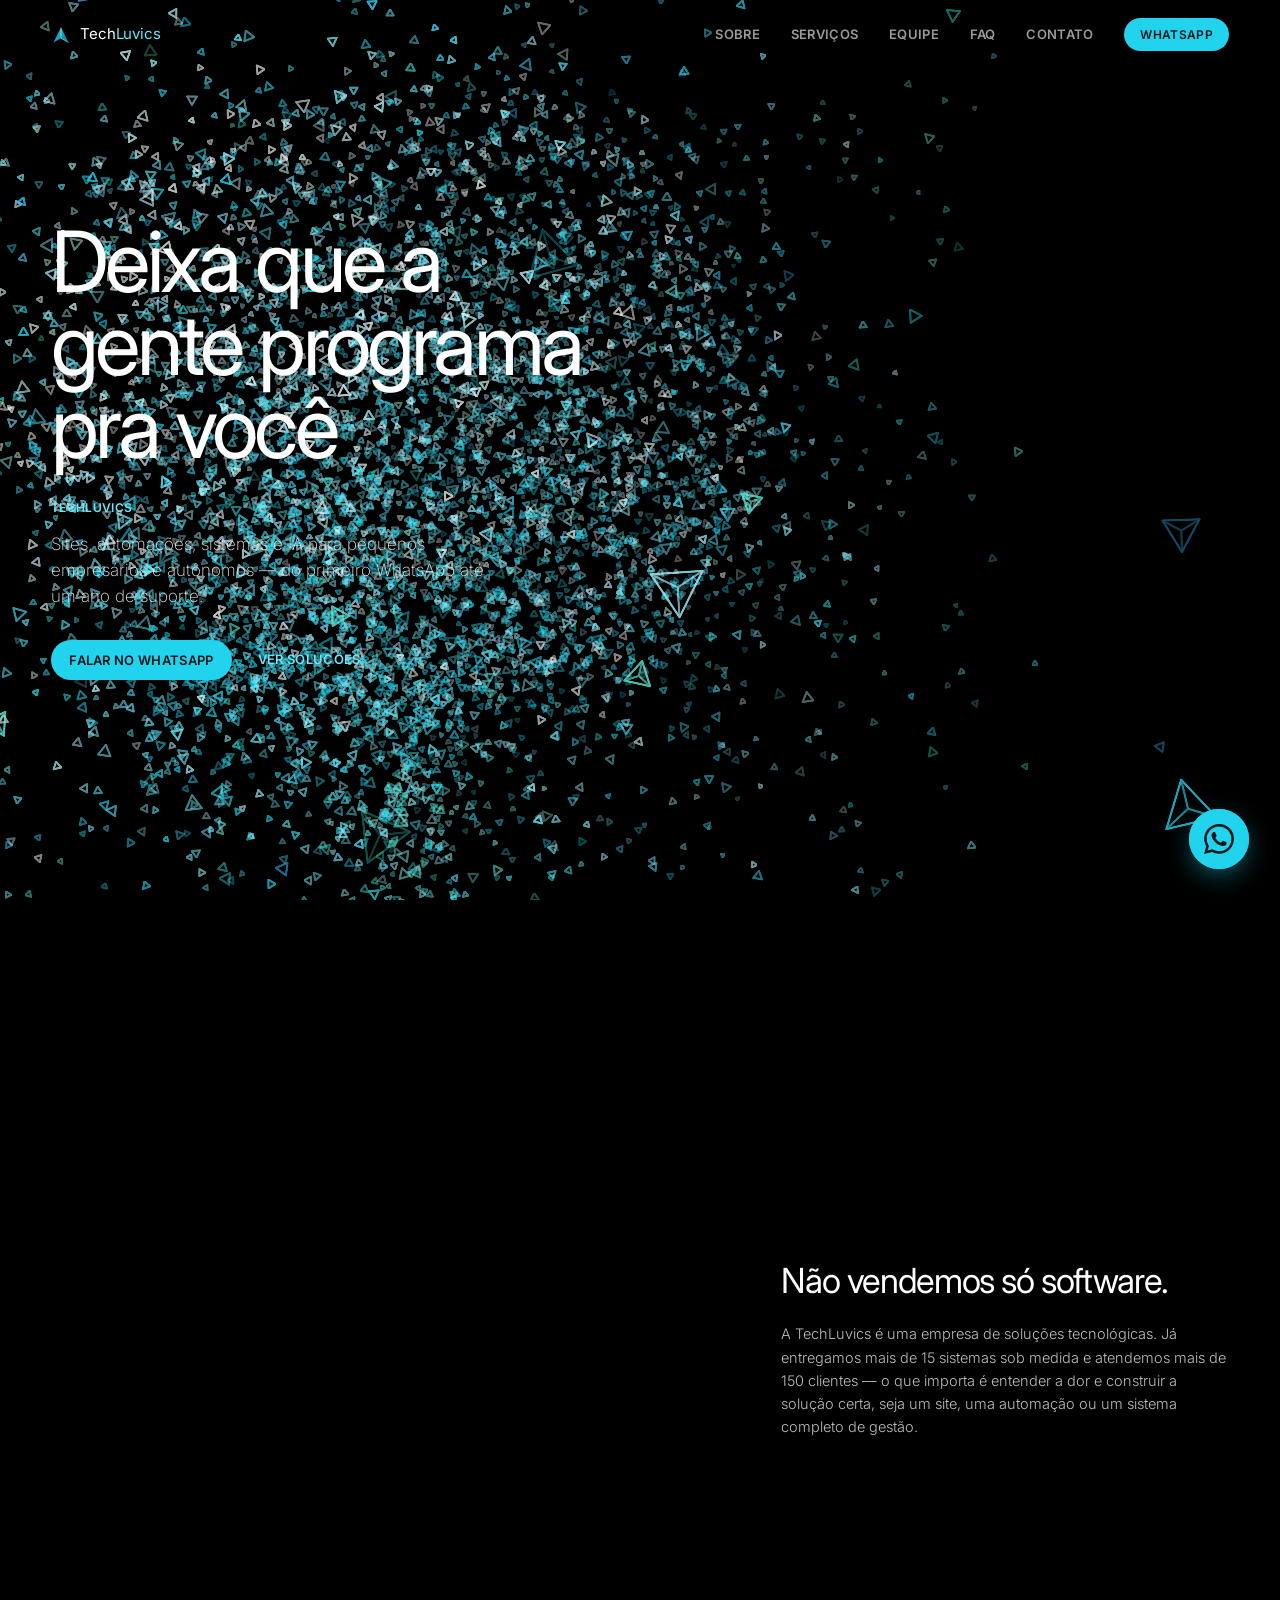
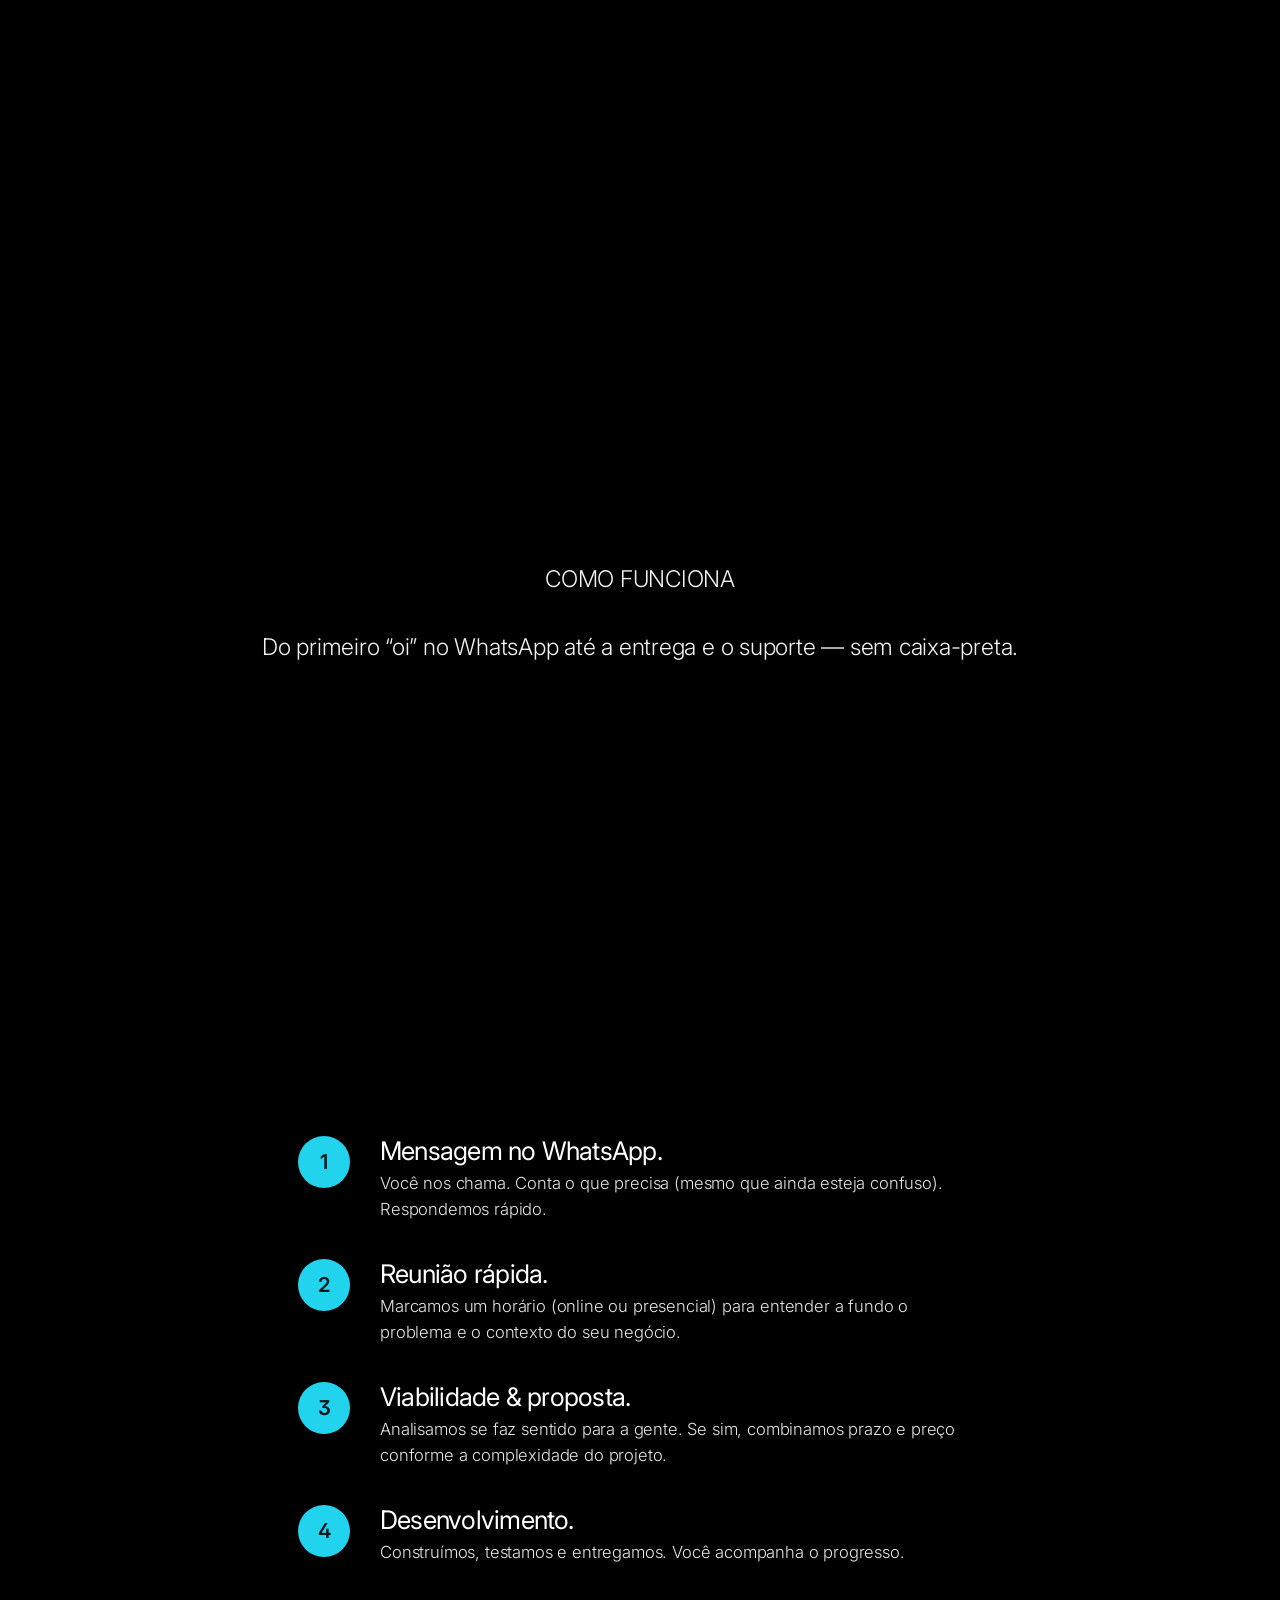
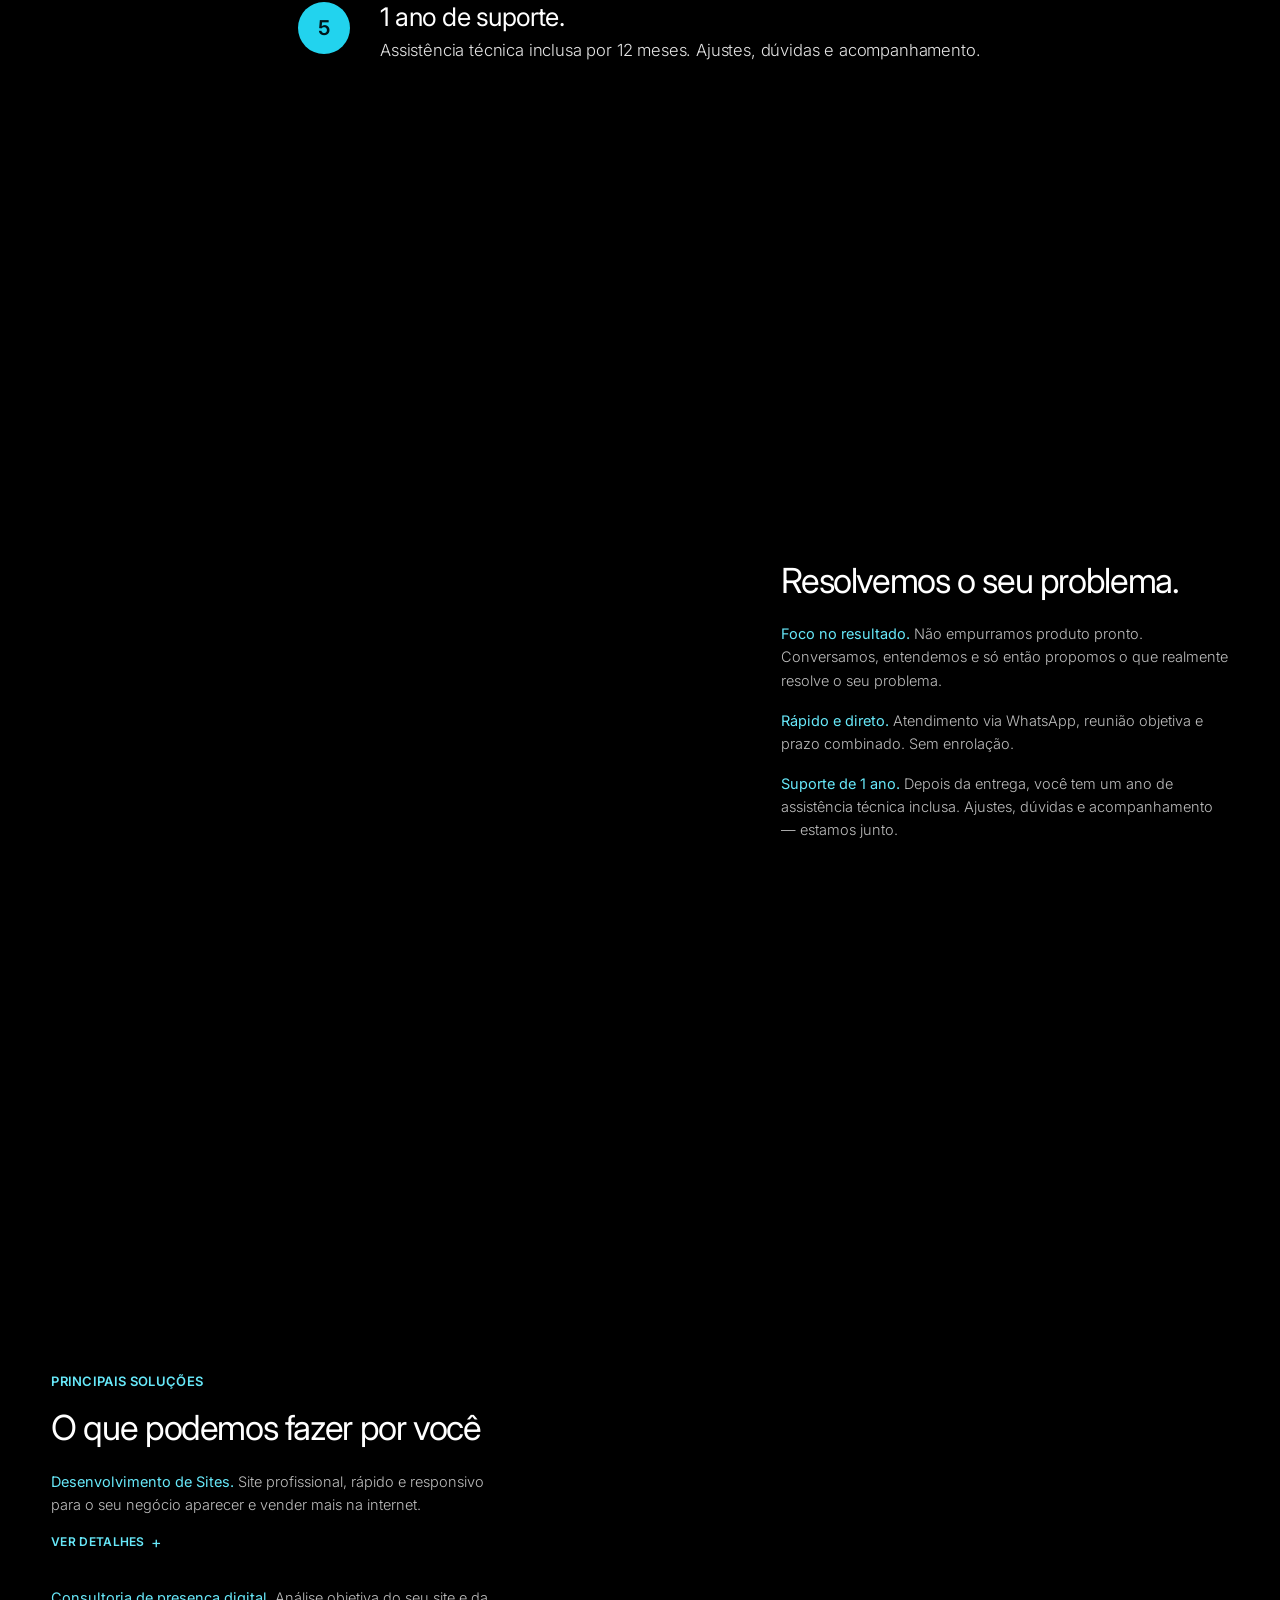
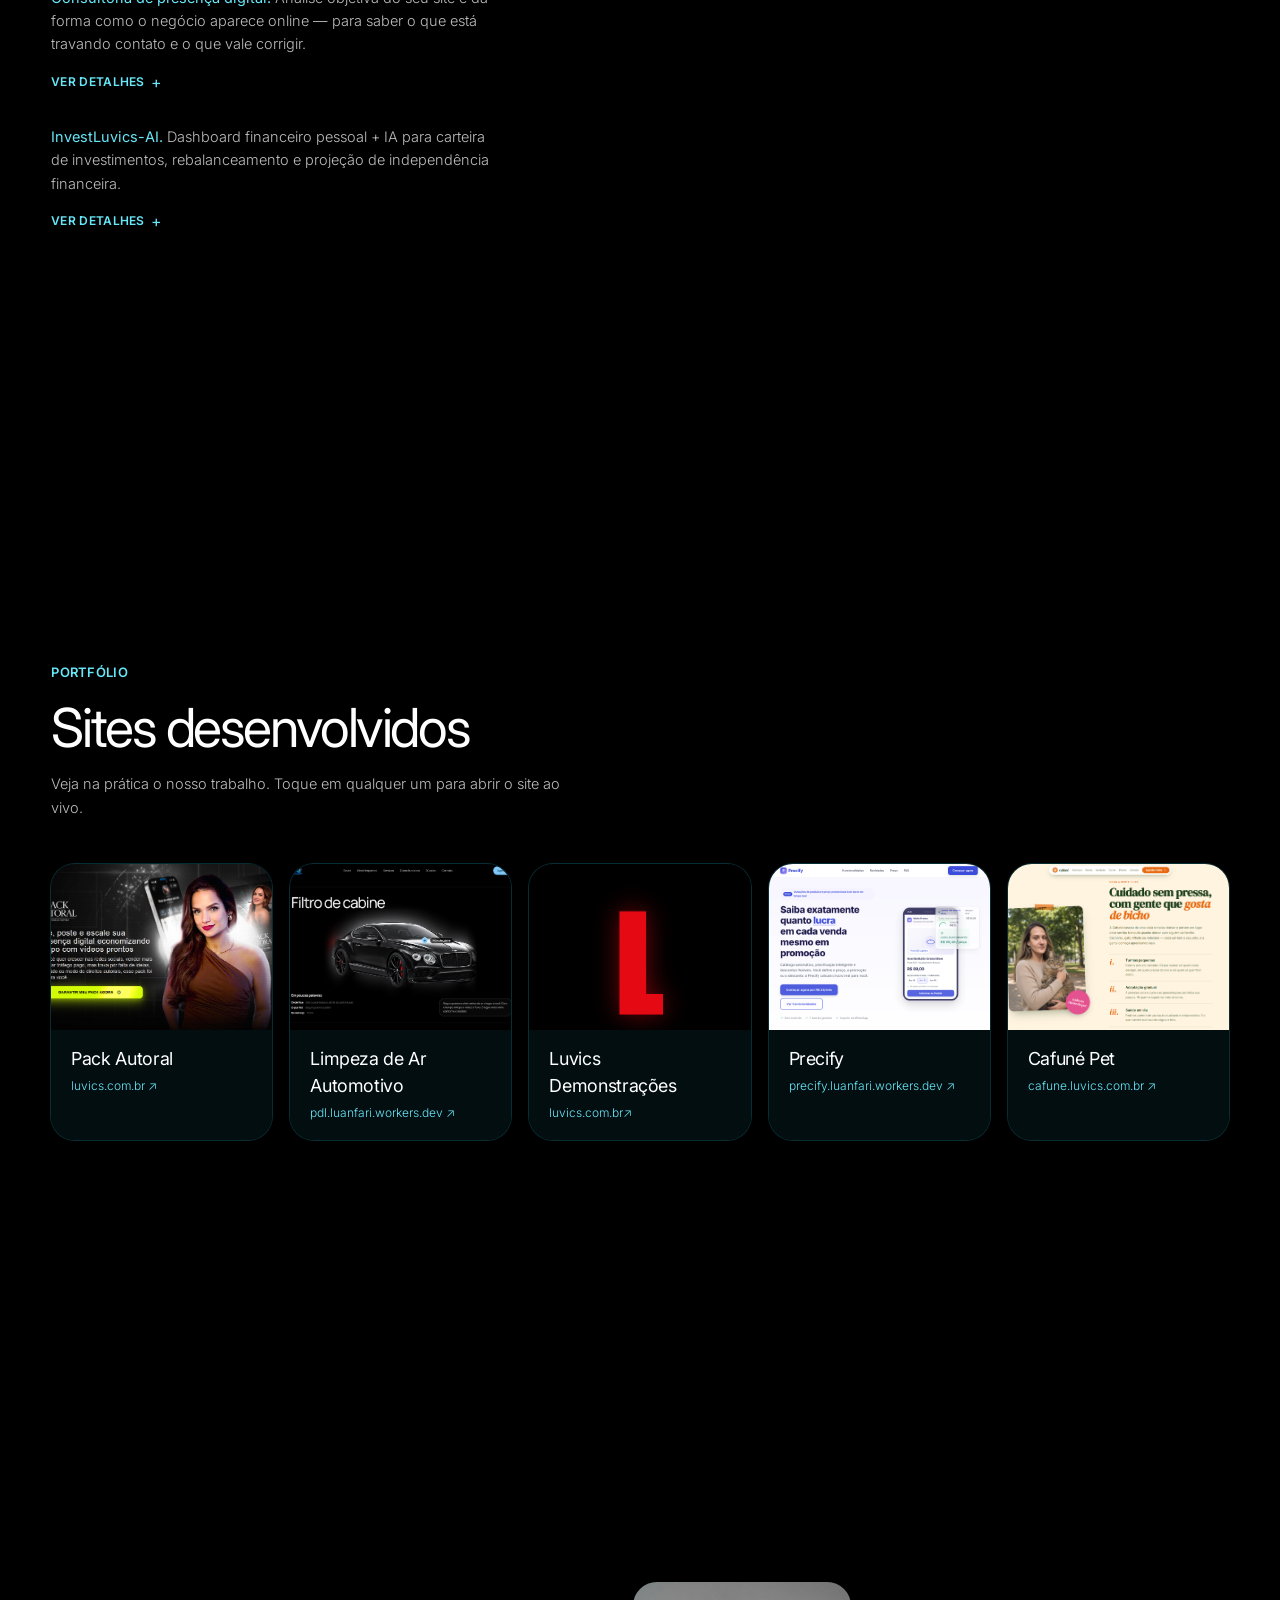
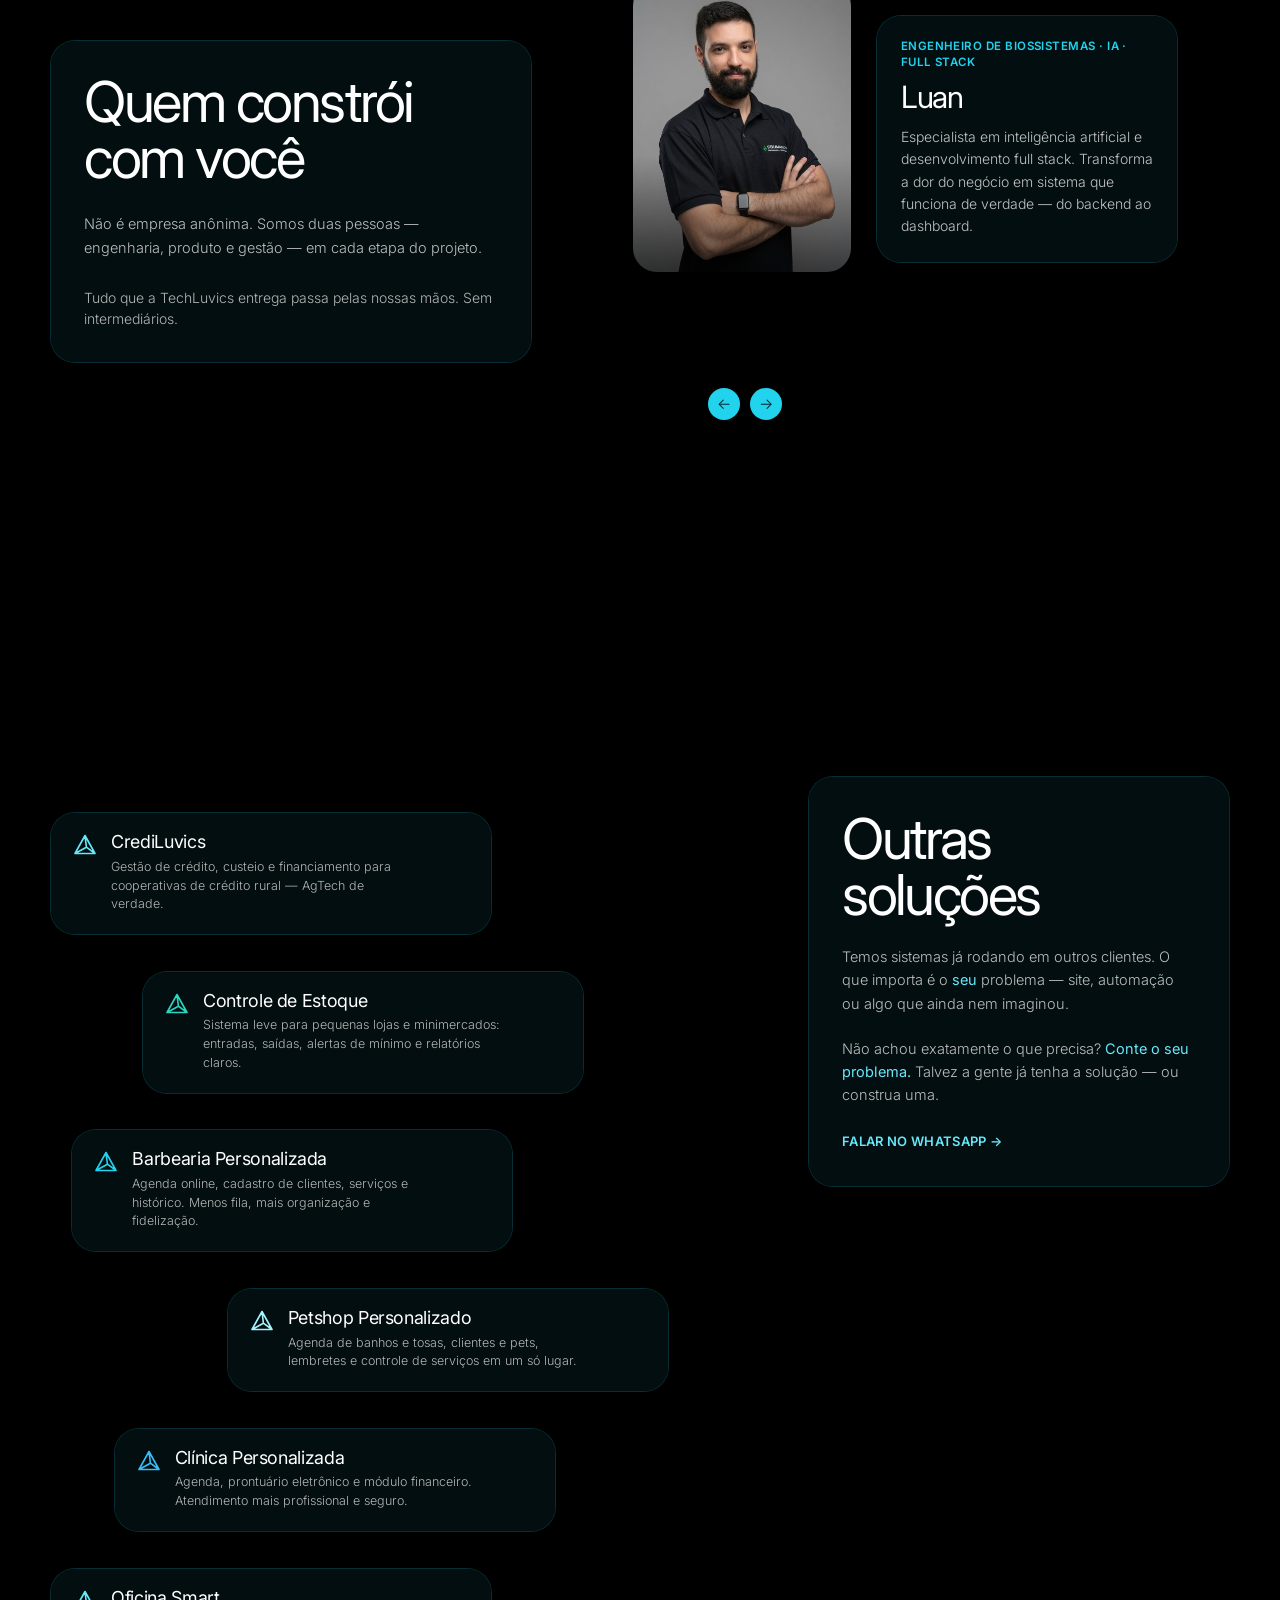
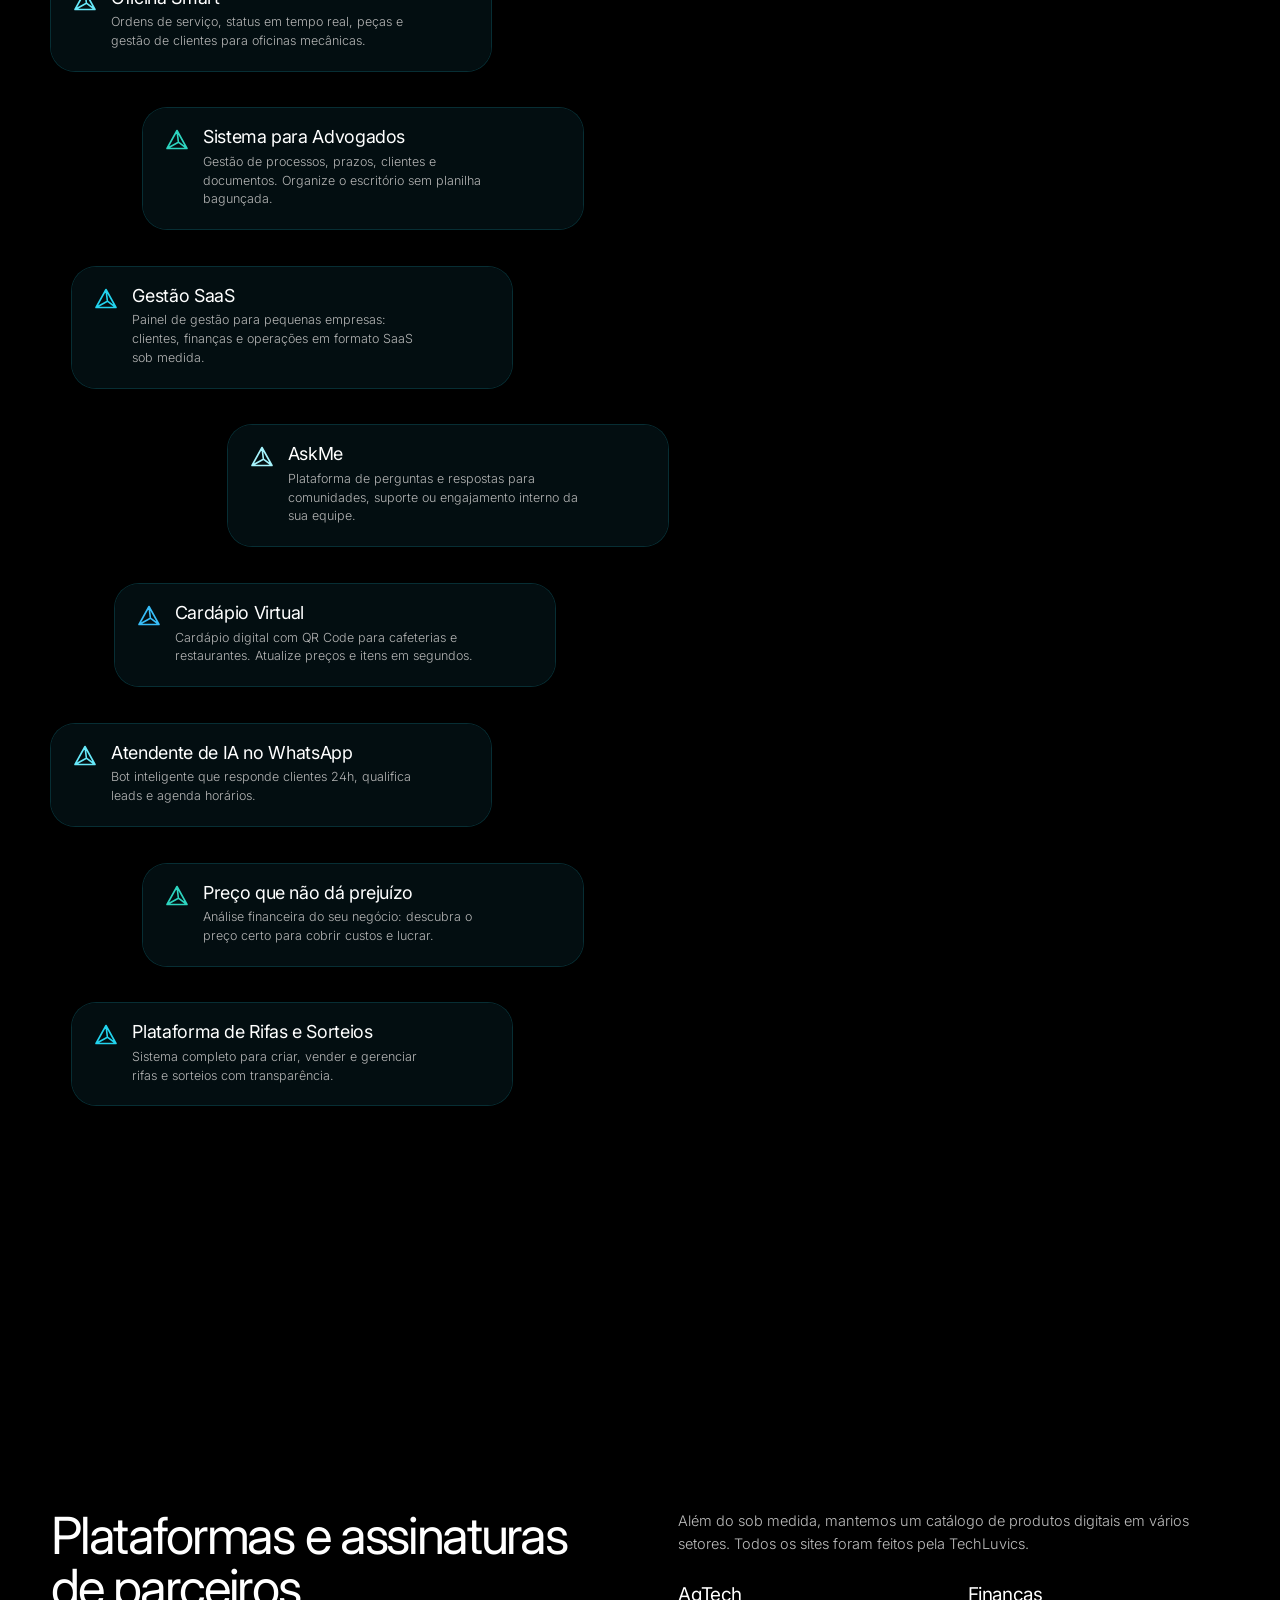
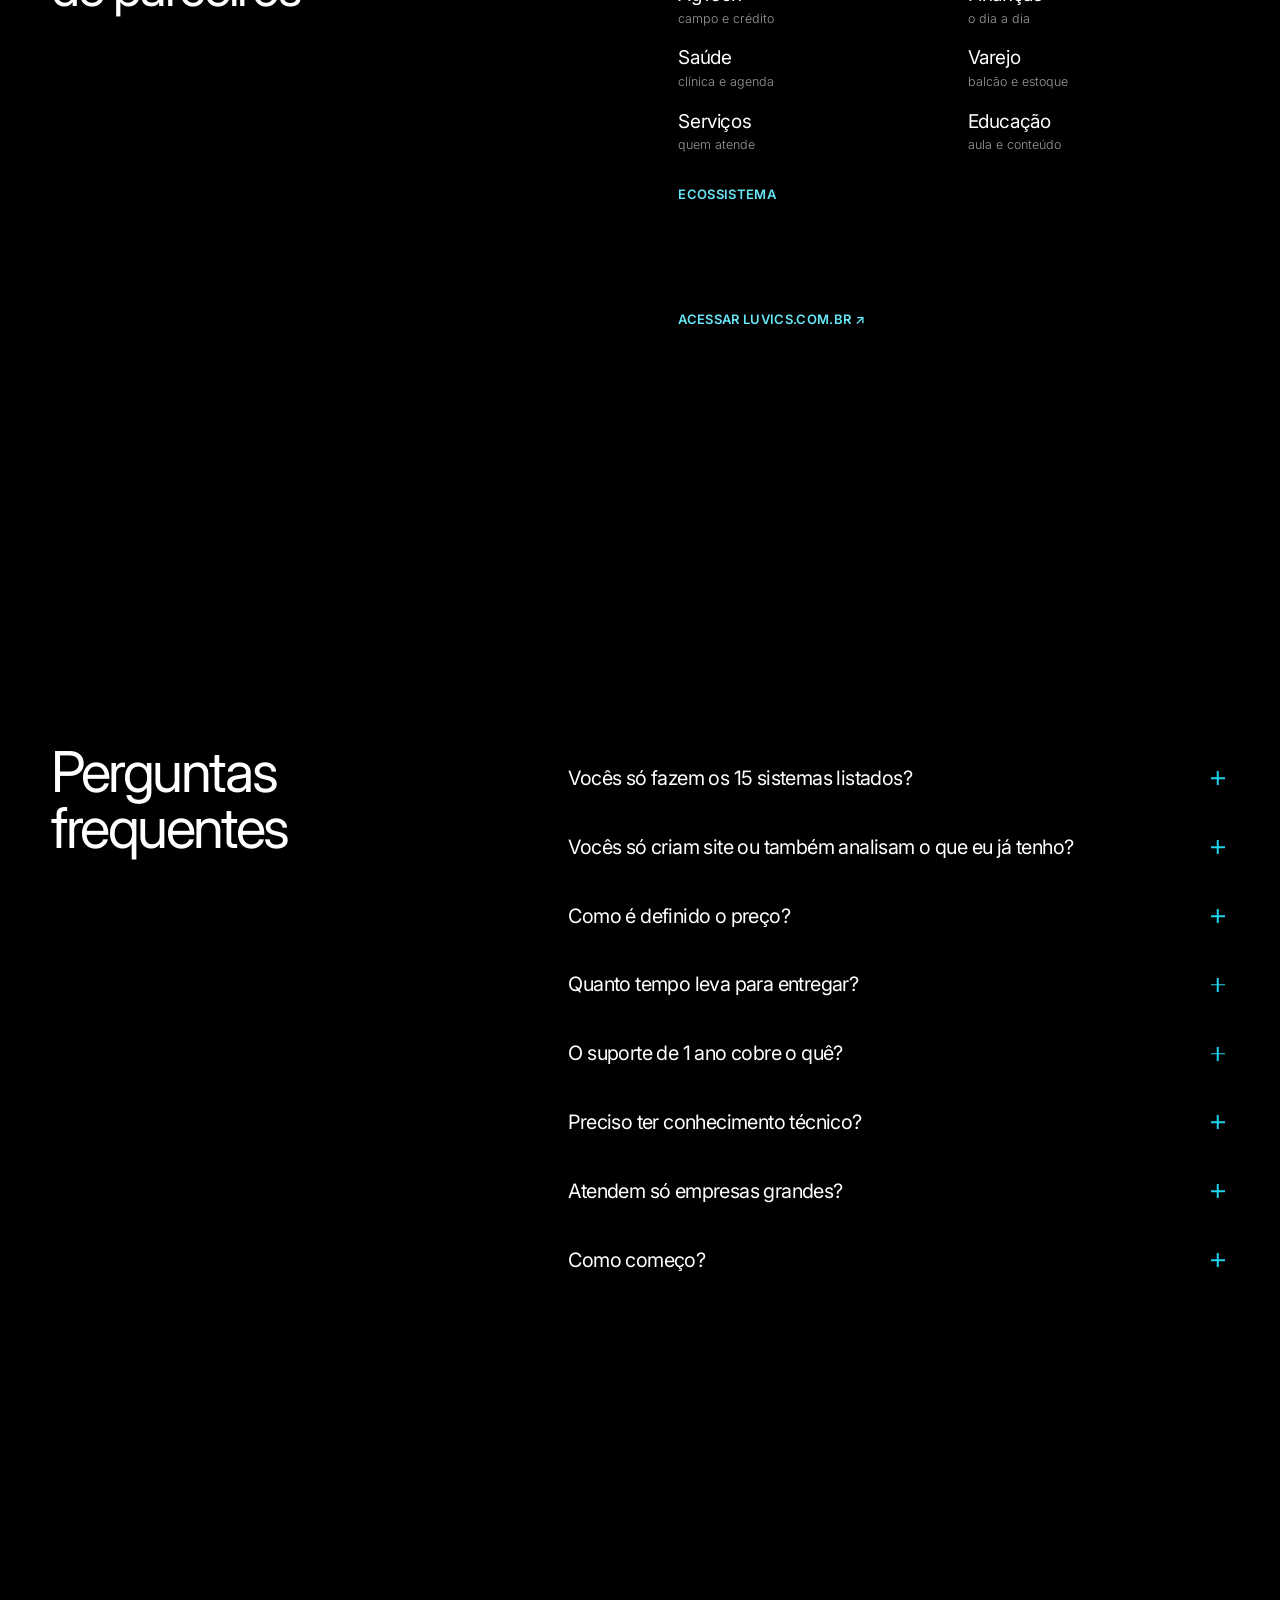
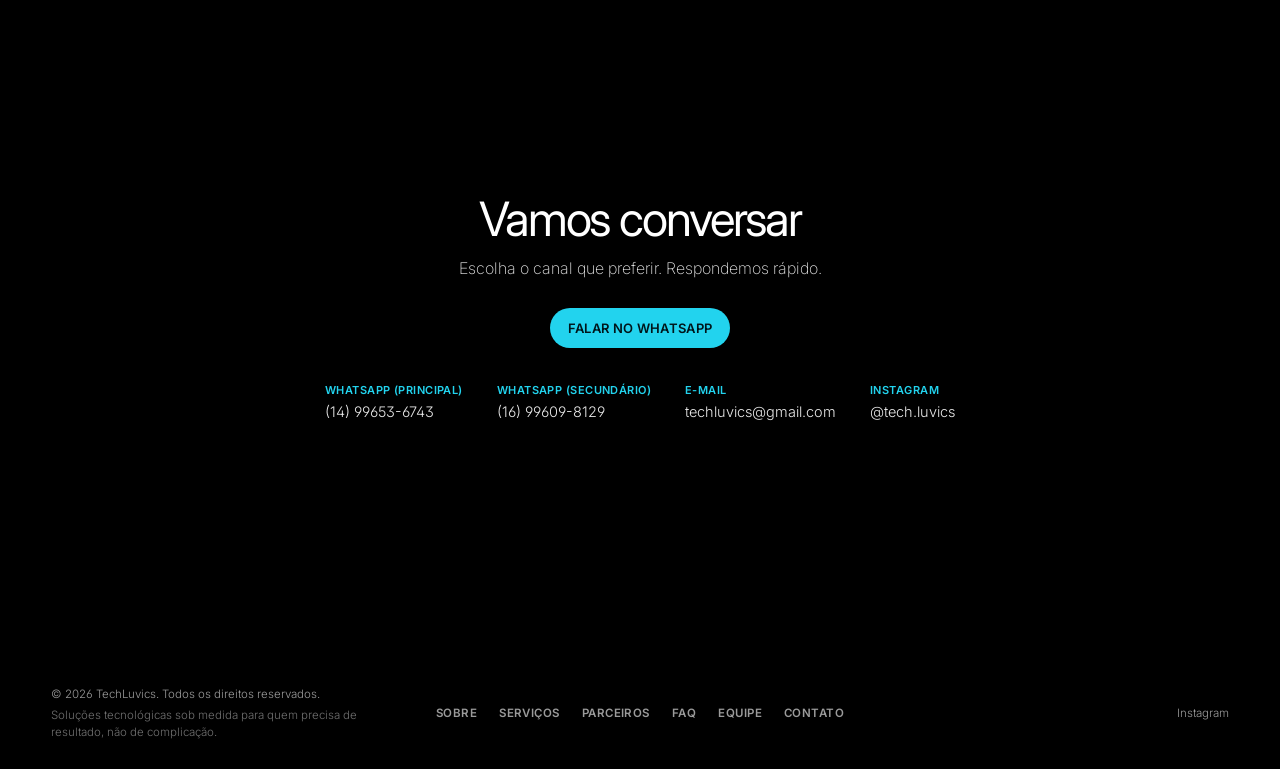
==== commit 6d8818b9: "Update index.html" ====
--- a/index.html
+++ b/index.html
@@ -262,9 +262,9 @@
             <div class="shot" data-ini="Limpeza de Ar Automotivo"><img src="img/paulo.png" alt="Site Limpeza de Ar Automotivo" loading="lazy" /></div>
             <div class="site-info"><h3>Limpeza de Ar Automotivo</h3><span>pdl.luanfari.workers.dev ↗</span></div>
           </a>
-          <a class="site rv d2" href="https://odonto.luanfari.workers.dev/" target="_blank" rel="noopener" aria-label="Abrir site Lacerda Odontologia">
-            <div class="shot" data-ini="Lacerda Odontologia"><img src="img/odonto.png" alt="Site Lacerda Odontologia" loading="lazy" /></div>
-            <div class="site-info"><h3>Lacerda Odontologia</h3><span>odonto.luanfari.workers.dev ↗</span></div>
+          <a class="site rv d2" href="https://luvics.com.br/" target="_blank" rel="noopener" aria-label="Abrir Catálogo Luvics">
+            <div class="shot" data-ini="Luvics"><img src="img/luvi.png" alt="Site Luvics" loading="lazy" /></div>
+            <div class="site-info"><h3>Luvics Demonstrações</h3><span>luvics.com.br↗</span></div>
           </a>
           <a class="site rv d3" href="https://precify.luanfari.workers.dev/" target="_blank" rel="noopener" aria-label="Abrir site Precify">
             <div class="shot" data-ini="Precify"><img src="img/precify.png" alt="Site Precify" loading="lazy" /></div>
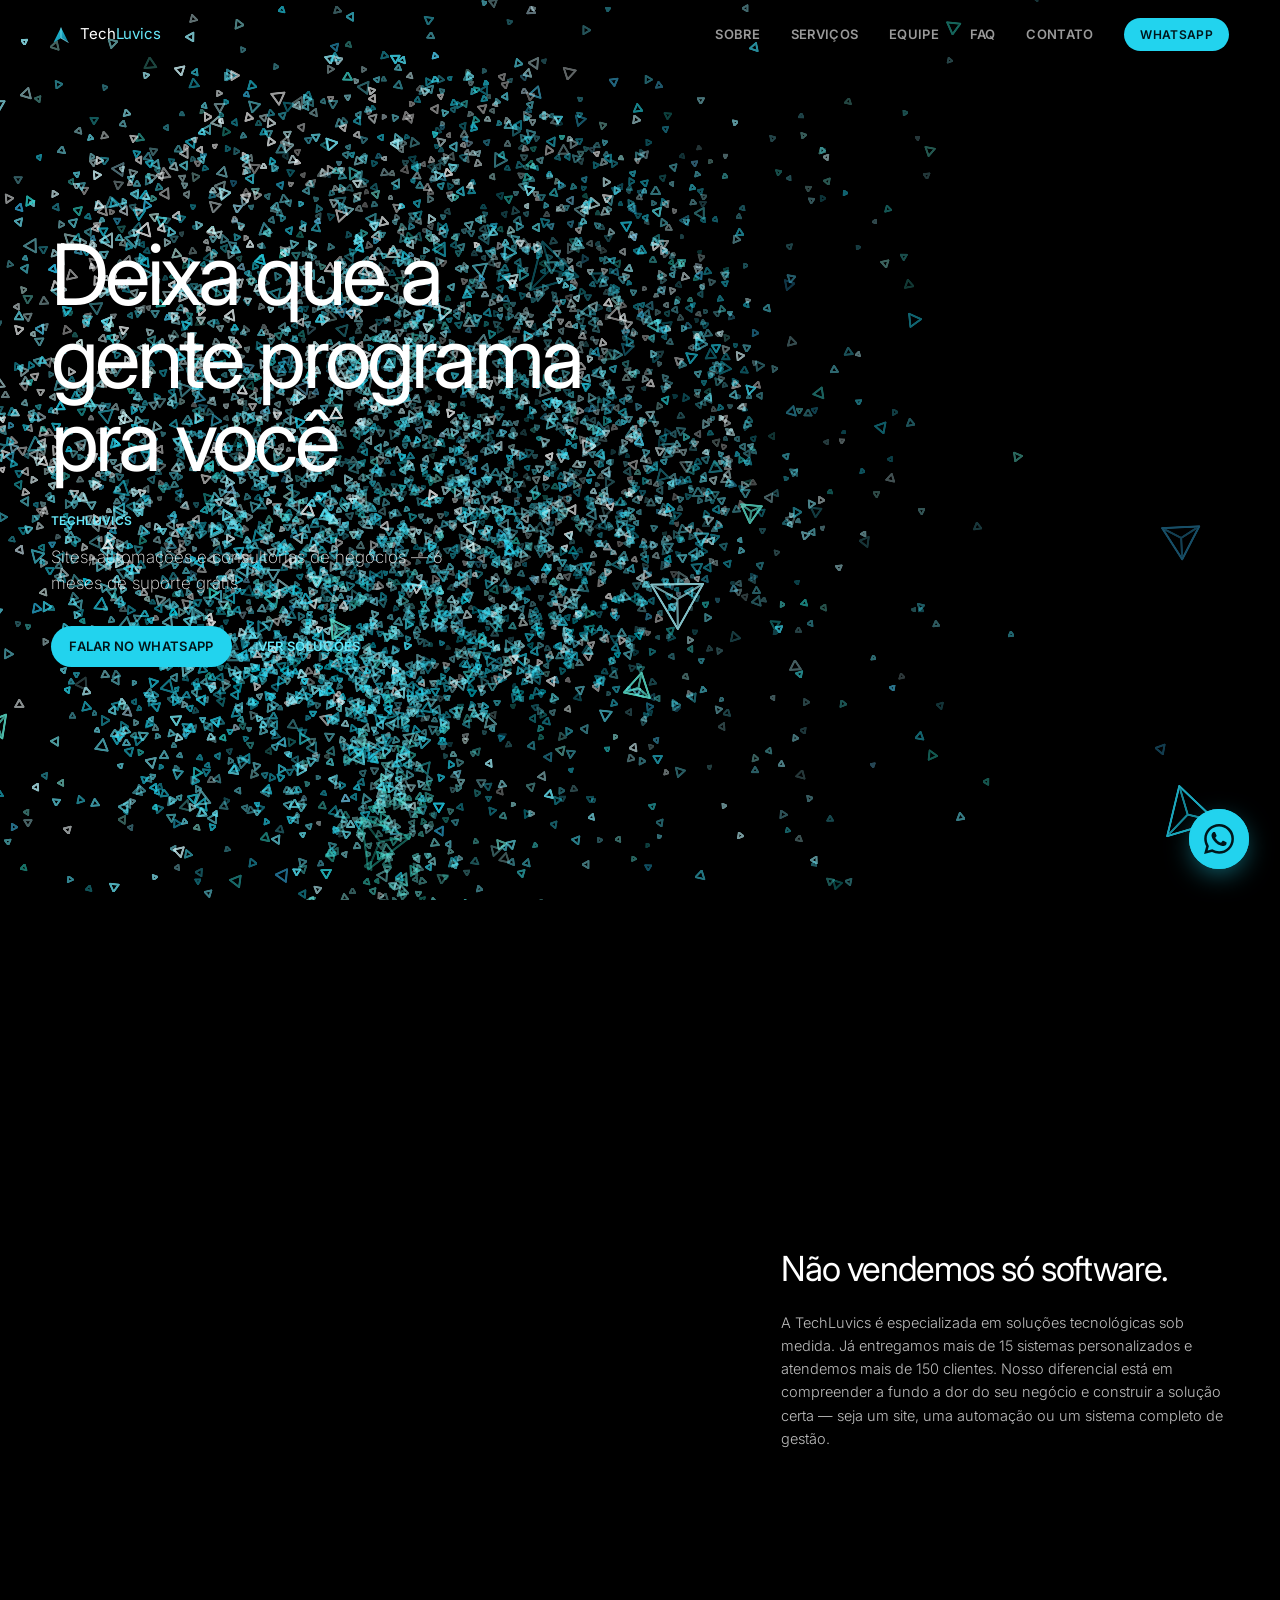
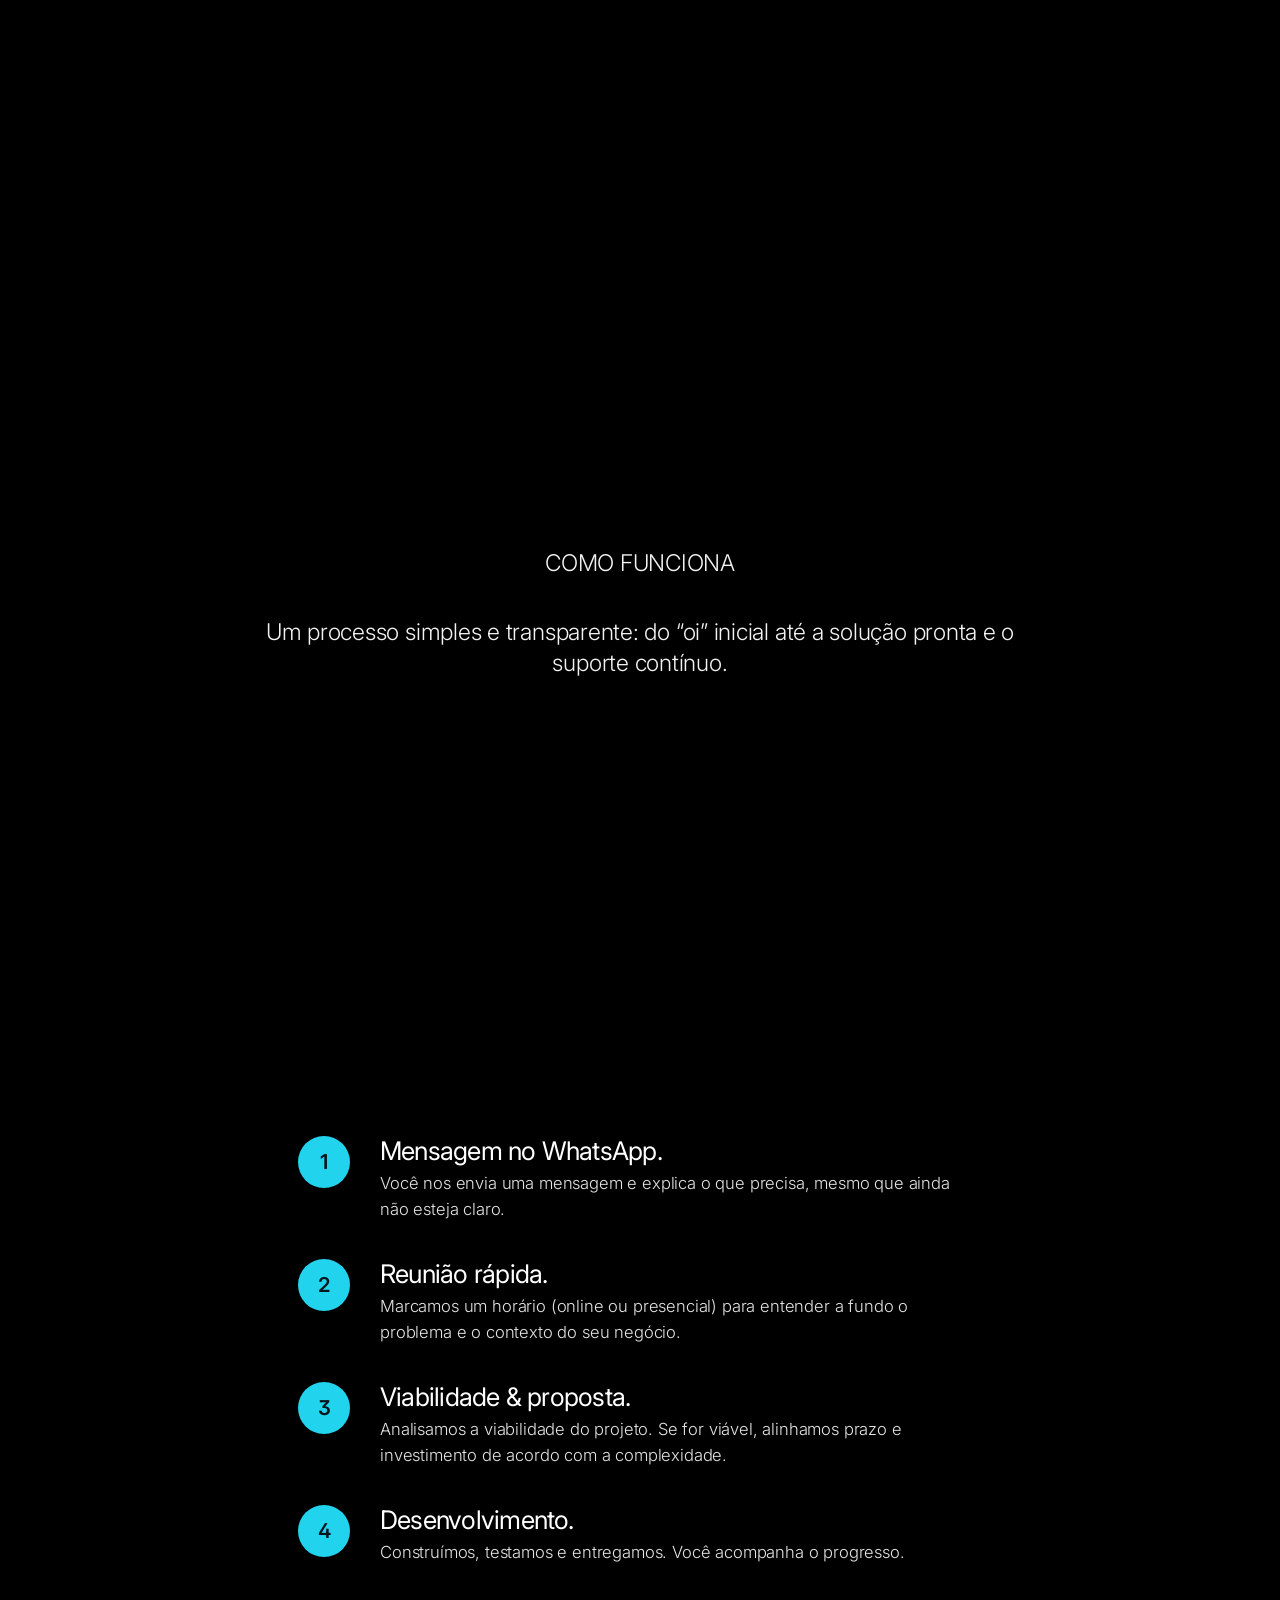
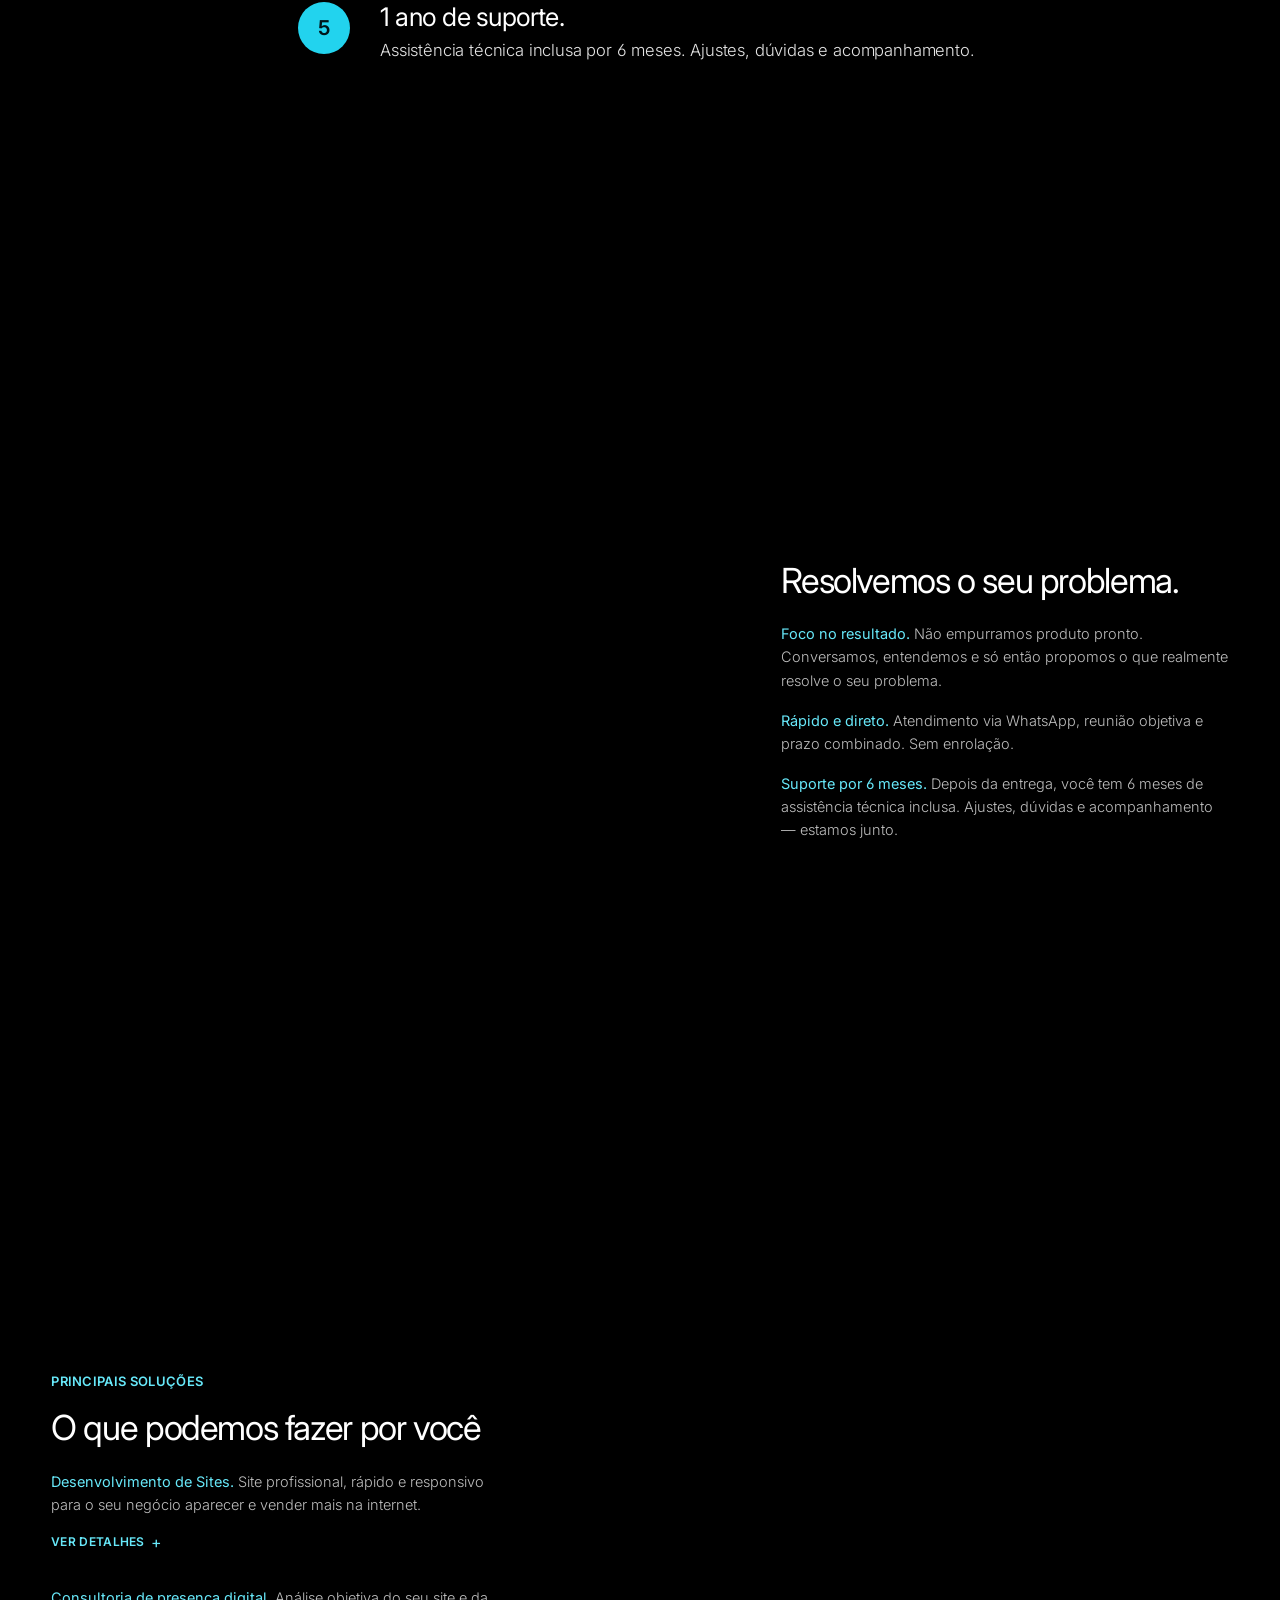
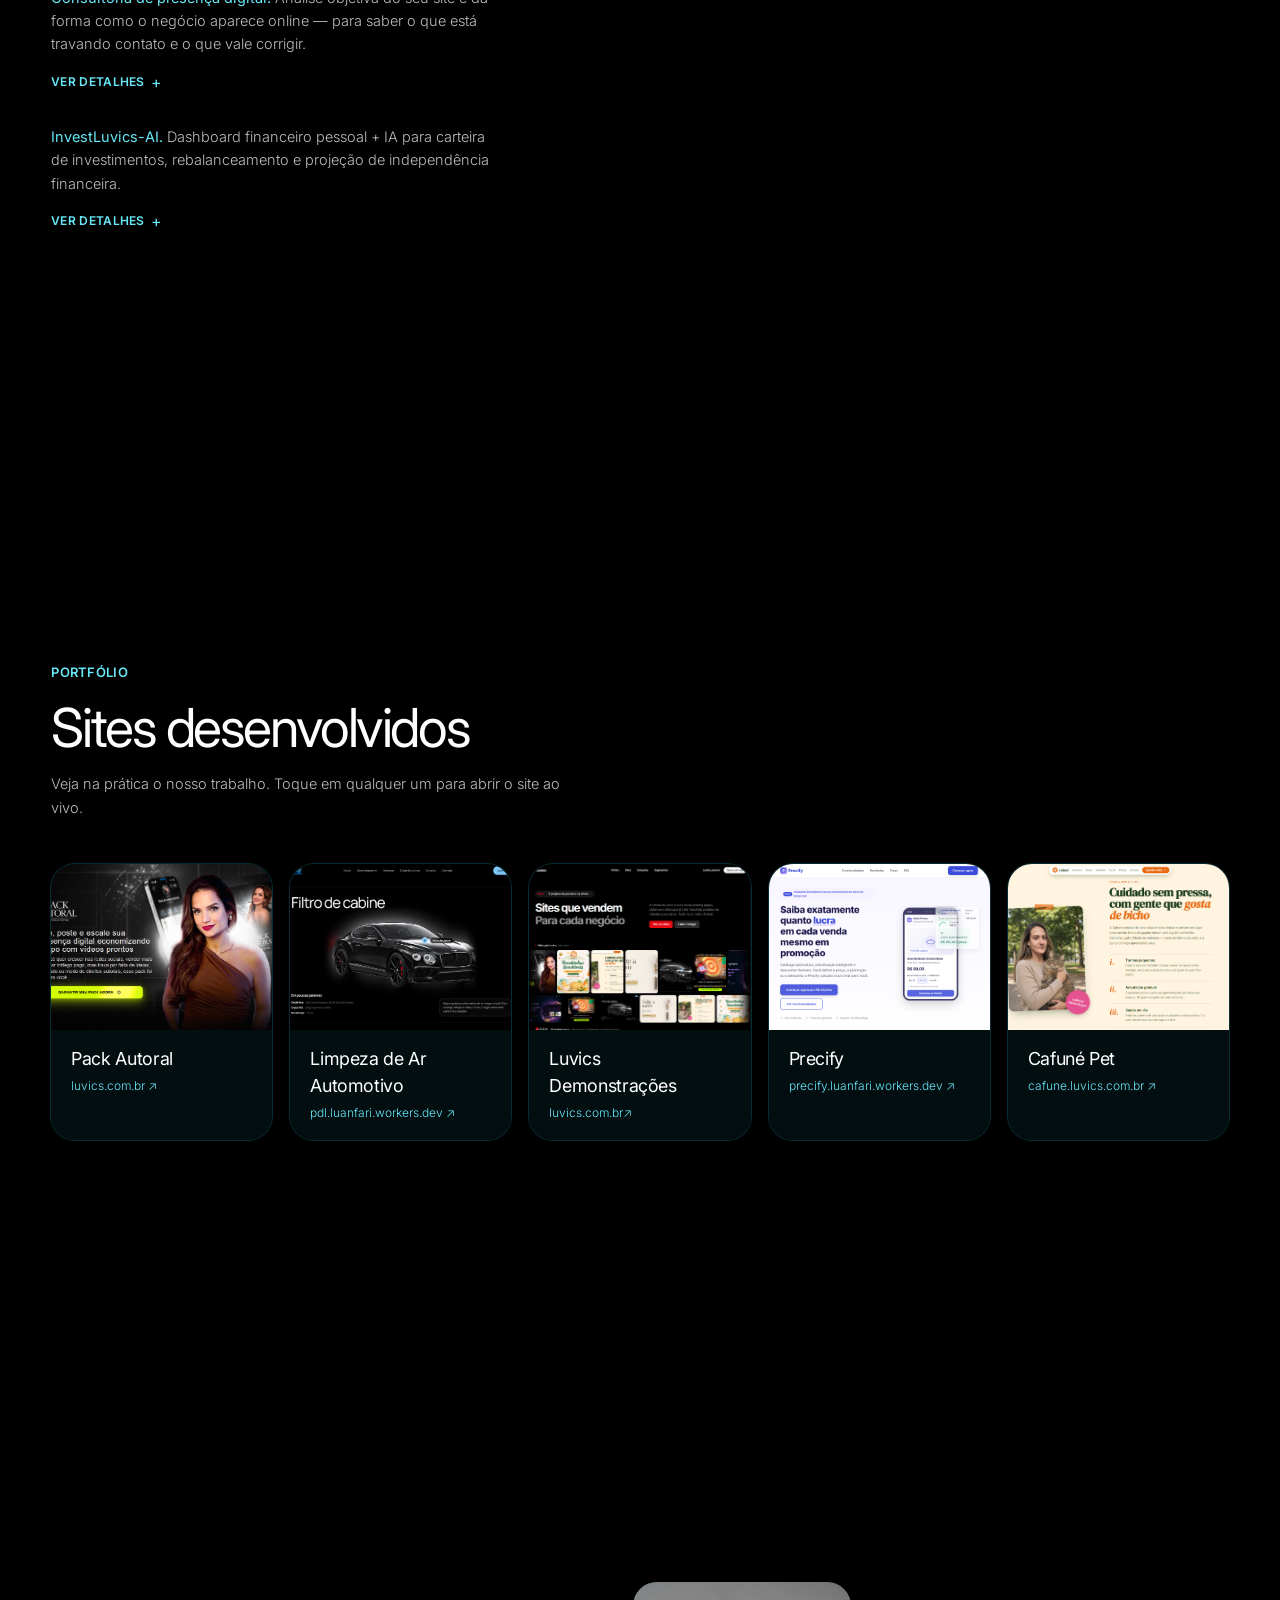
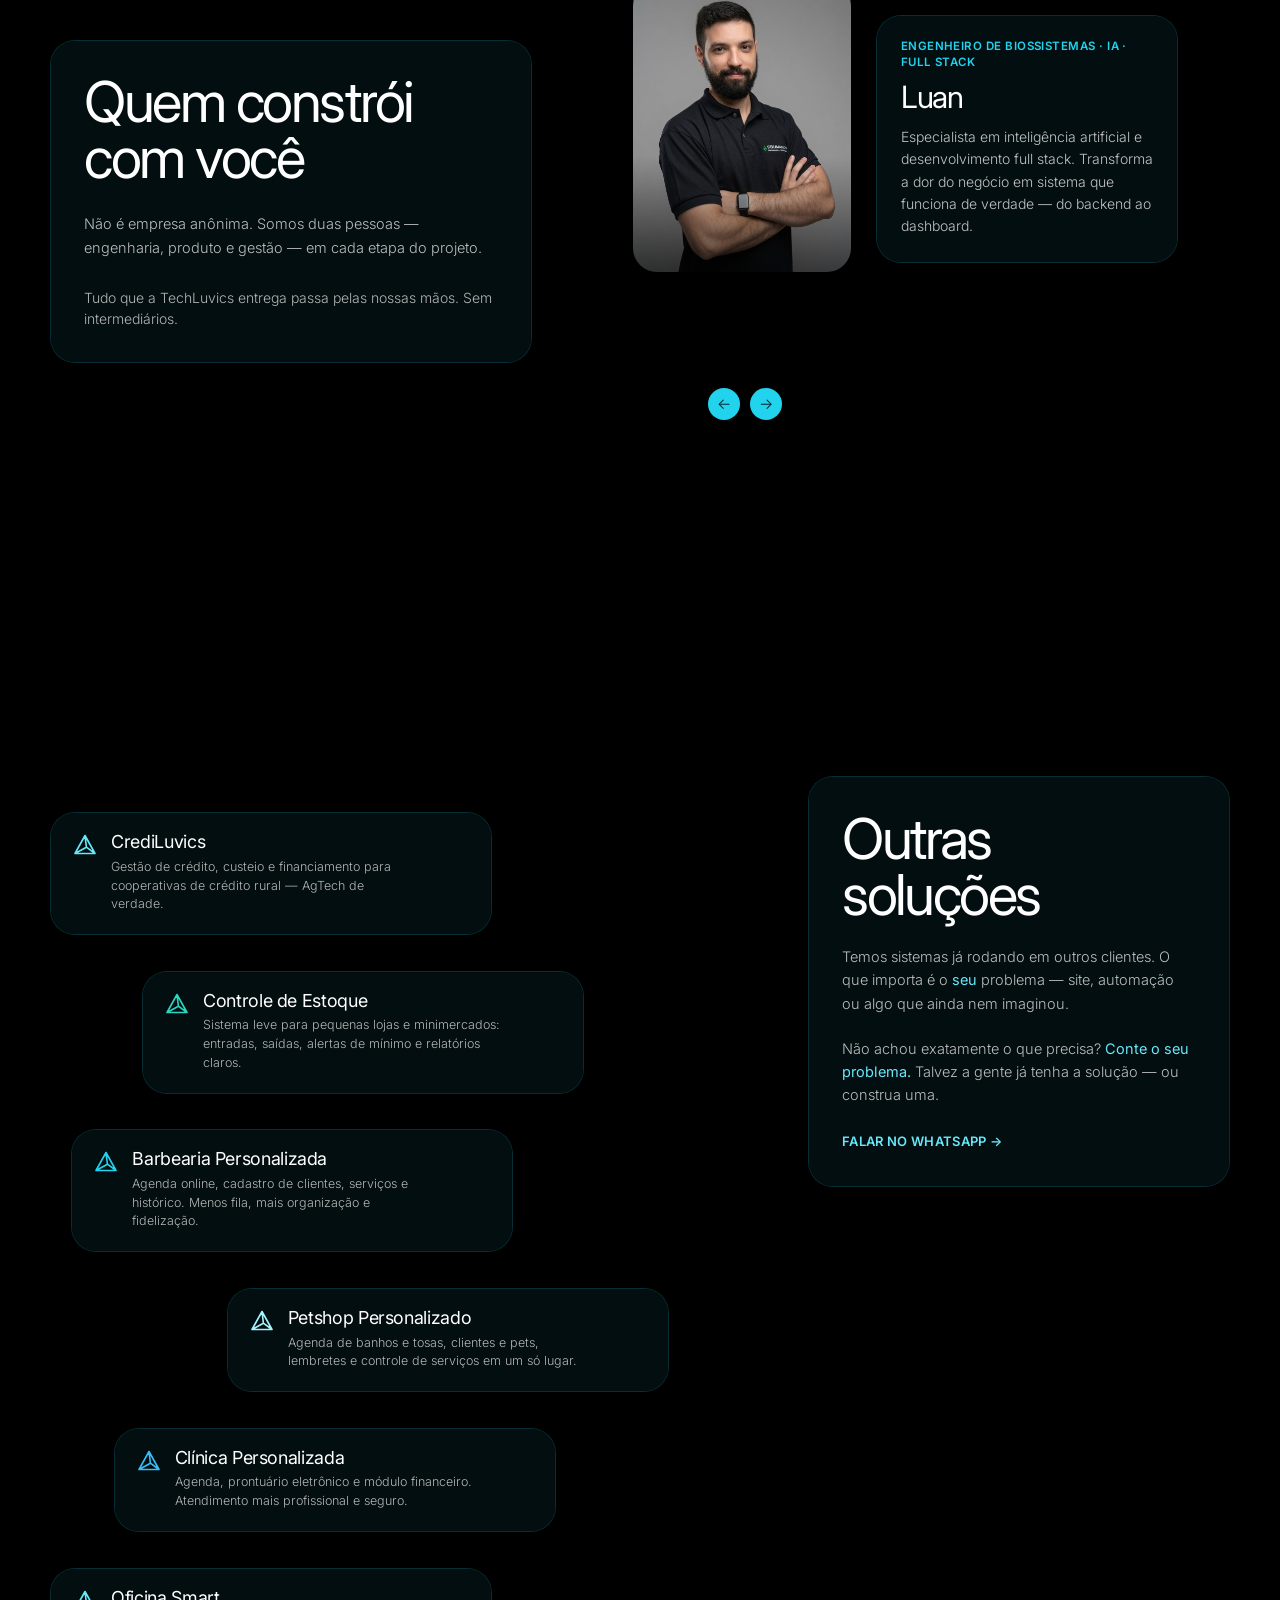
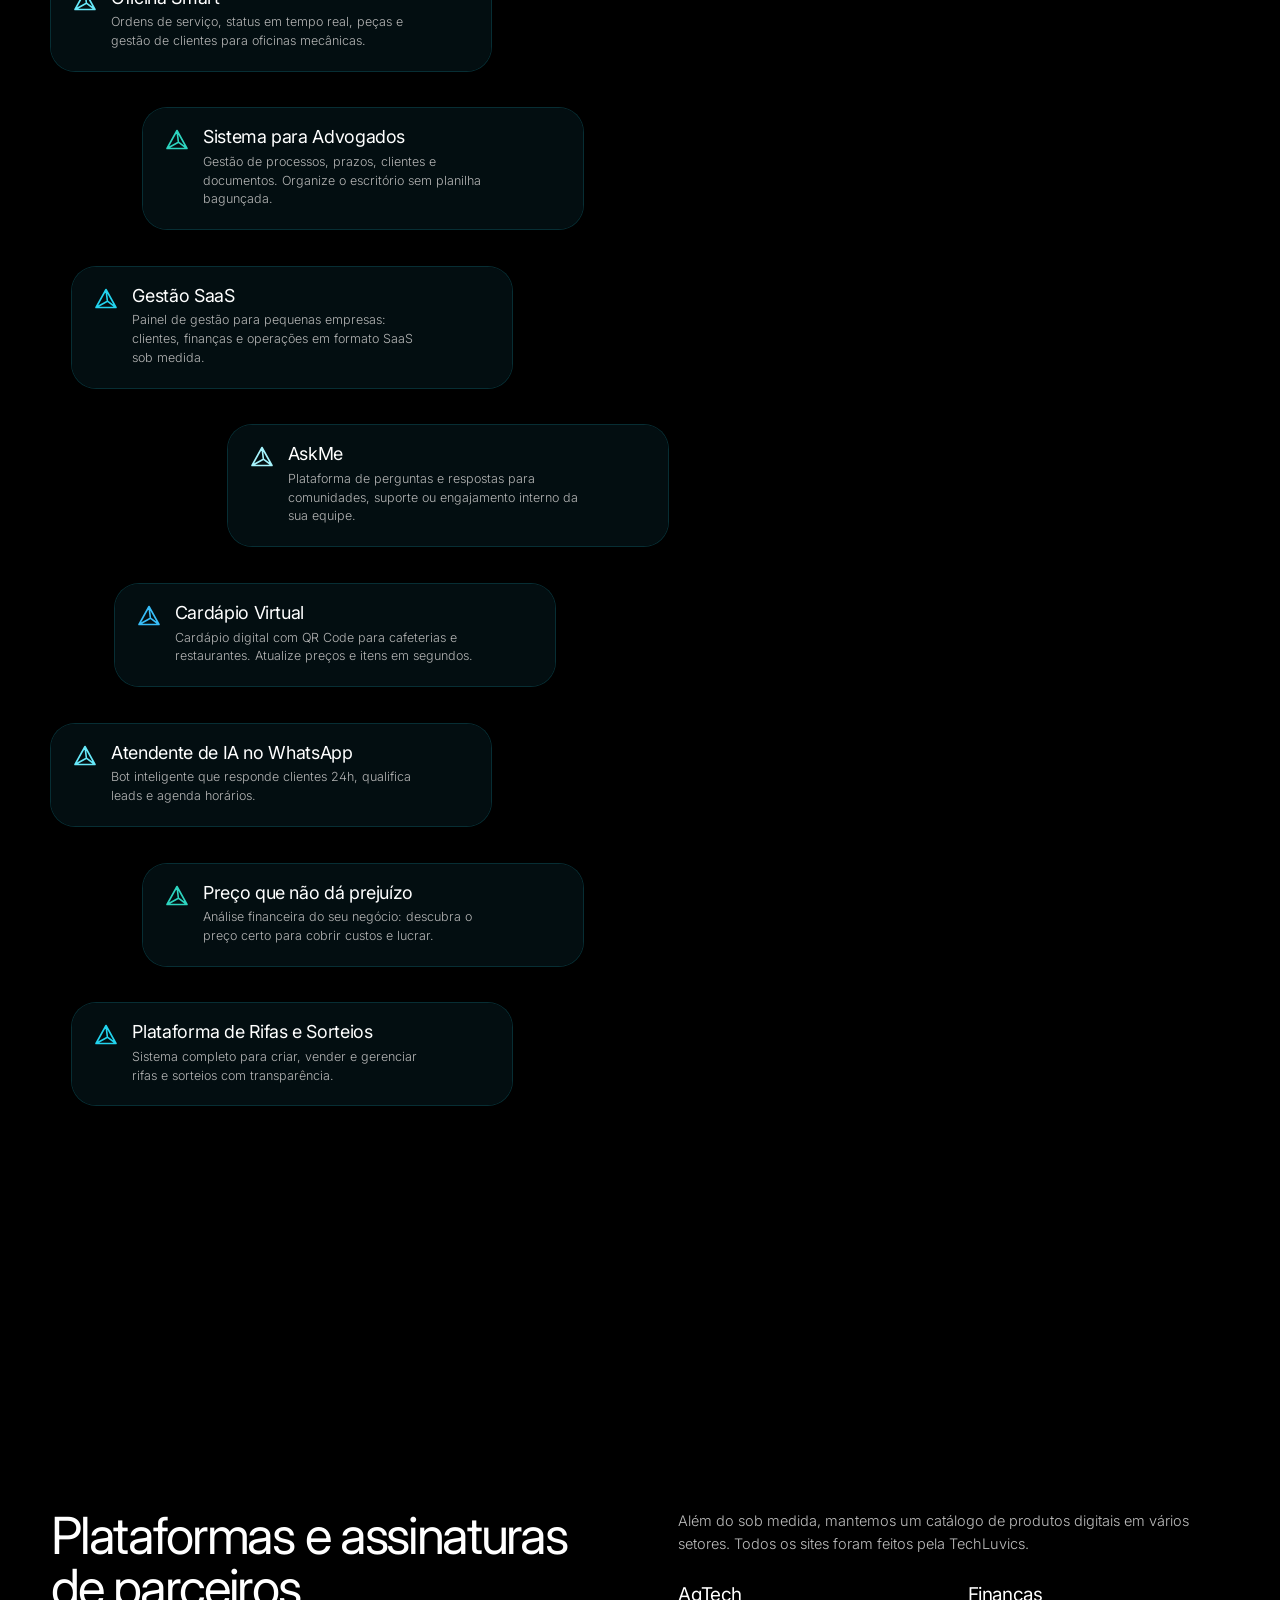
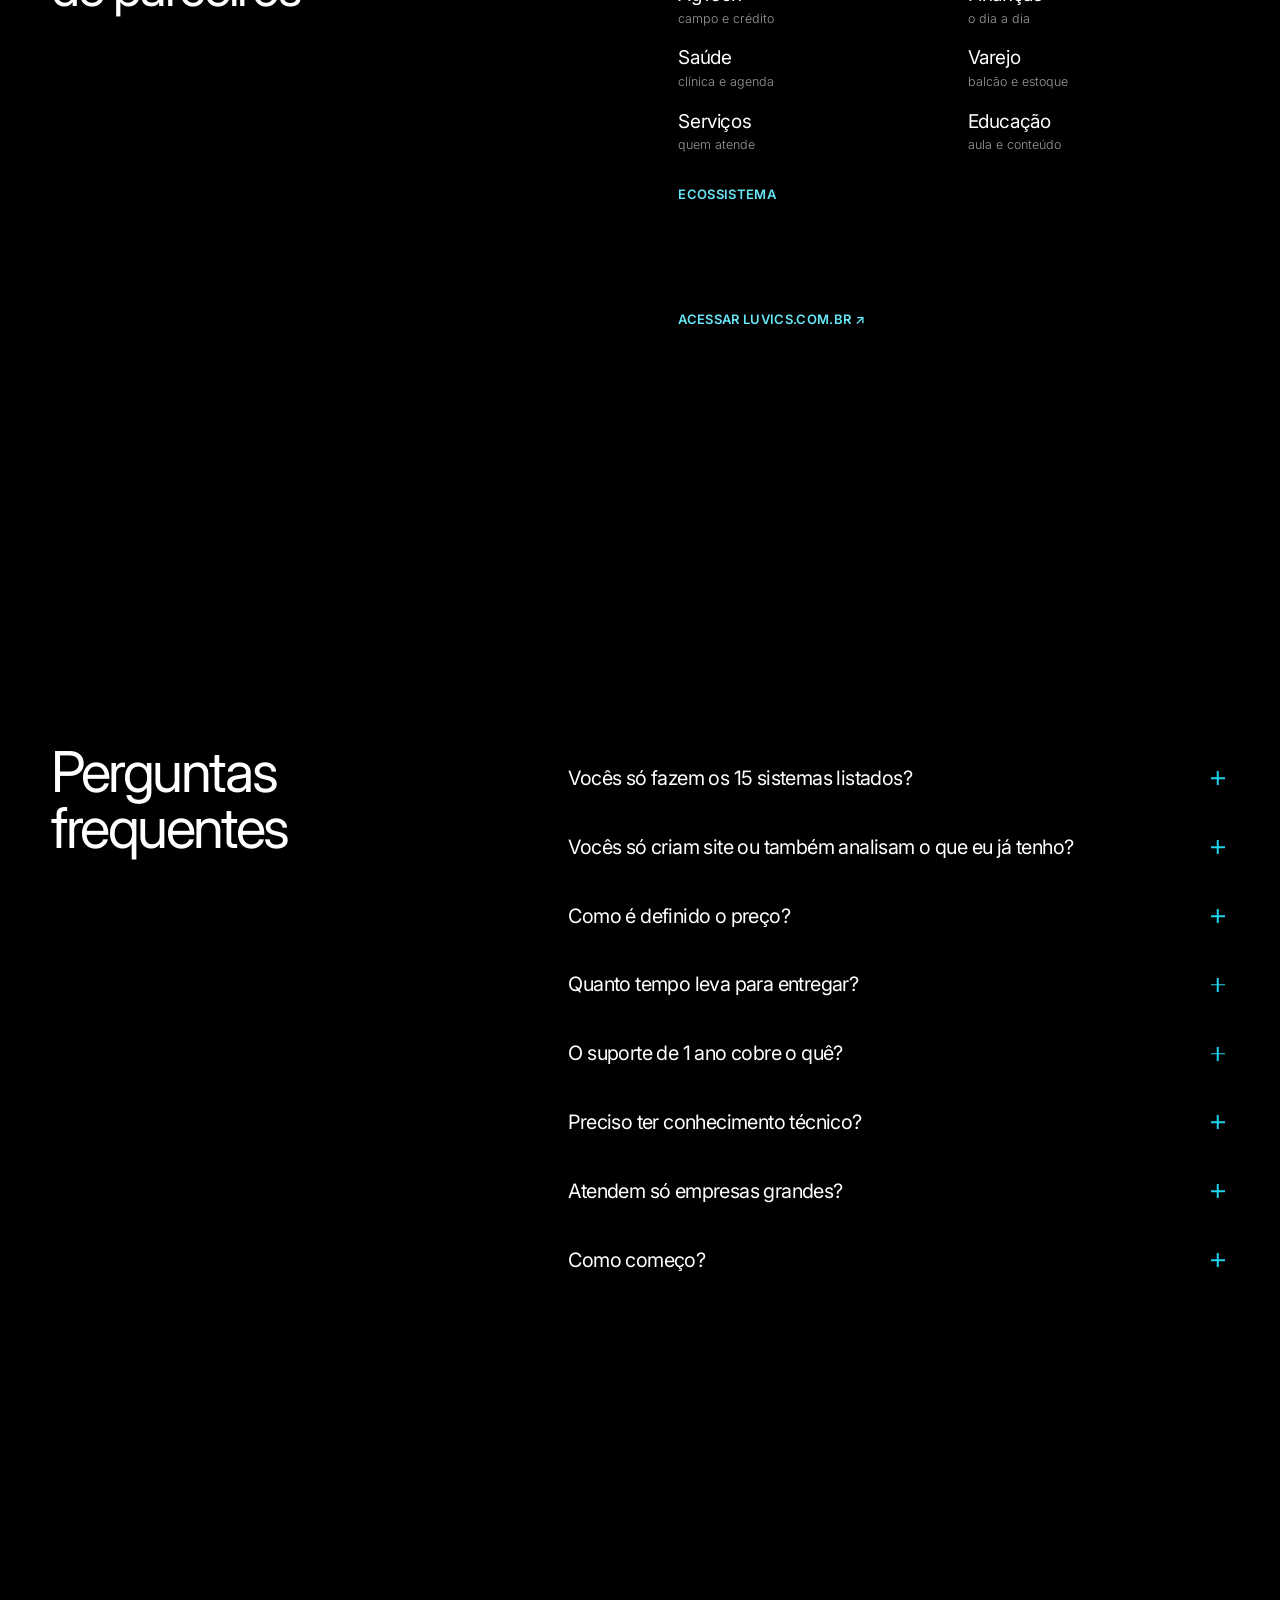
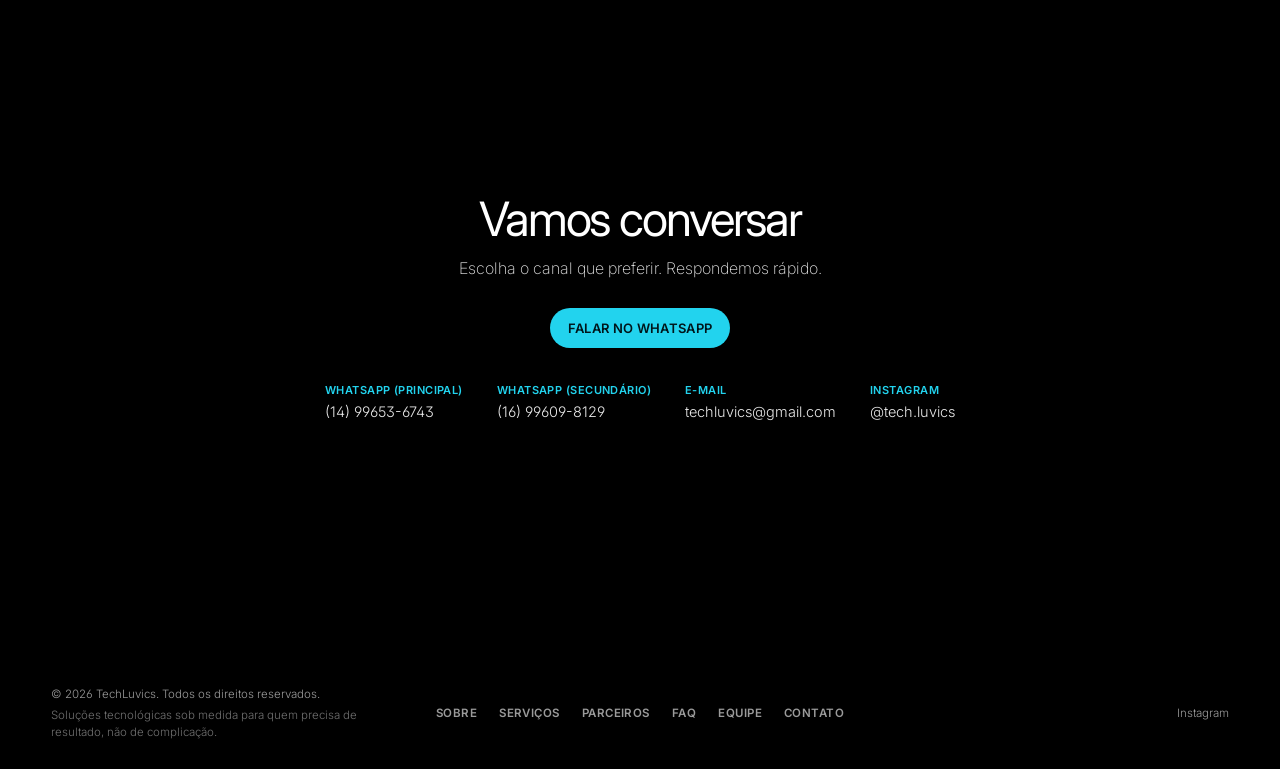
==== commit 0735617d: "Update index.html" ====
--- a/index.html
+++ b/index.html
@@ -107,7 +107,7 @@
         <div class="copy">
           <h1 class="display rv">Deixa que a gente programa pra você</h1>
           <p class="label rv d1">TechLuvics</p>
-          <p class="lead rv d1">Sites, automações, sistemas e IA para pequenos empresários e autônomos — do primeiro WhatsApp até um ano de suporte.</p>
+          <p class="lead rv d1">Sites, automações e consultorias de negócios — 6 meses de suporte grátis.</p>
           <div class="hero-cta rv d2">
             <a class="btn" href="https://wa.me/5514996536743?text=Ol%C3%A1!%20Vim%20pelo%20site%20da%20TechLuvics%20e%20quero%20saber%20mais." target="_blank" rel="noopener">Falar no WhatsApp</a>
             <a class="ghost" href="#servicos">Ver soluções</a>
@@ -121,7 +121,7 @@
       <div class="wrap">
         <div class="col-r">
           <h2 class="h2 rv">Não vendemos só software.</h2>
-          <p class="body rv d1">A TechLuvics é uma empresa de soluções tecnológicas. Já entregamos mais de 15 sistemas sob medida e atendemos mais de 150 clientes — o que importa é entender a dor e construir a solução certa, seja um site, uma automação ou um sistema completo de gestão.</p>
+          <p class="body rv d1">A TechLuvics é especializada em soluções tecnológicas sob medida. Já entregamos mais de 15 sistemas personalizados e atendemos mais de 150 clientes. Nosso diferencial está em compreender a fundo a dor do seu negócio e construir a solução certa — seja um site, uma automação ou um sistema completo de gestão.</p>
         </div>
       </div>
     </section>
@@ -130,14 +130,14 @@
     <section class="sec center-sec" id="como-funciona" data-stage>
       <div class="cblock"><div class="in">
         <p class="label rv">Como funciona</p>
-        <p class="rv d1">Do primeiro “oi” no WhatsApp até a entrega e o suporte — sem caixa-preta.</p>
+        <p class="rv d1">Um processo simples e transparente: do “oi” inicial até a solução pronta e o suporte contínuo.</p>
       </div></div>
       <div class="cblock steps-block"><ol class="steps">
-        <li class="rv"><span class="n">1</span><div><h3>Mensagem no WhatsApp.</h3><p>Você nos chama. Conta o que precisa (mesmo que ainda esteja confuso). Respondemos rápido.</p></div></li>
+        <li class="rv"><span class="n">1</span><div><h3>Mensagem no WhatsApp.</h3><p>Você nos envia uma mensagem e explica o que precisa, mesmo que ainda não esteja claro.</p></div></li>
         <li class="rv"><span class="n">2</span><div><h3>Reunião rápida.</h3><p>Marcamos um horário (online ou presencial) para entender a fundo o problema e o contexto do seu negócio.</p></div></li>
-        <li class="rv"><span class="n">3</span><div><h3>Viabilidade &amp; proposta.</h3><p>Analisamos se faz sentido para a gente. Se sim, combinamos prazo e preço conforme a complexidade do projeto.</p></div></li>
+        <li class="rv"><span class="n">3</span><div><h3>Viabilidade &amp; proposta.</h3><p>Analisamos a viabilidade do projeto. Se for viável, alinhamos prazo e investimento de acordo com a complexidade.</p></div></li>
         <li class="rv"><span class="n">4</span><div><h3>Desenvolvimento.</h3><p>Construímos, testamos e entregamos. Você acompanha o progresso.</p></div></li>
-        <li class="rv"><span class="n">5</span><div><h3>1 ano de suporte.</h3><p>Assistência técnica inclusa por 12 meses. Ajustes, dúvidas e acompanhamento.</p></div></li>
+        <li class="rv"><span class="n">5</span><div><h3>1 ano de suporte.</h3><p>Assistência técnica inclusa por 6 meses. Ajustes, dúvidas e acompanhamento.</p></div></li>
       </ol></div>
     </section>
 
@@ -148,7 +148,7 @@
           <h2 class="h2 rv">Resolvemos o seu problema.</h2>
           <p class="body rv d1"><span class="hl">Foco no resultado.</span> Não empurramos produto pronto. Conversamos, entendemos e só então propomos o que realmente resolve o seu problema.</p>
           <p class="body rv d2"><span class="hl">Rápido e direto.</span> Atendimento via WhatsApp, reunião objetiva e prazo combinado. Sem enrolação.</p>
-          <p class="body rv d3"><span class="hl">Suporte de 1 ano.</span> Depois da entrega, você tem um ano de assistência técnica inclusa. Ajustes, dúvidas e acompanhamento — estamos junto.</p>
+          <p class="body rv d3"><span class="hl">Suporte por  6 meses.</span> Depois da entrega, você tem 6 meses de assistência técnica inclusa. Ajustes, dúvidas e acompanhamento — estamos junto.</p>
         </div>
       </div>
     </section>
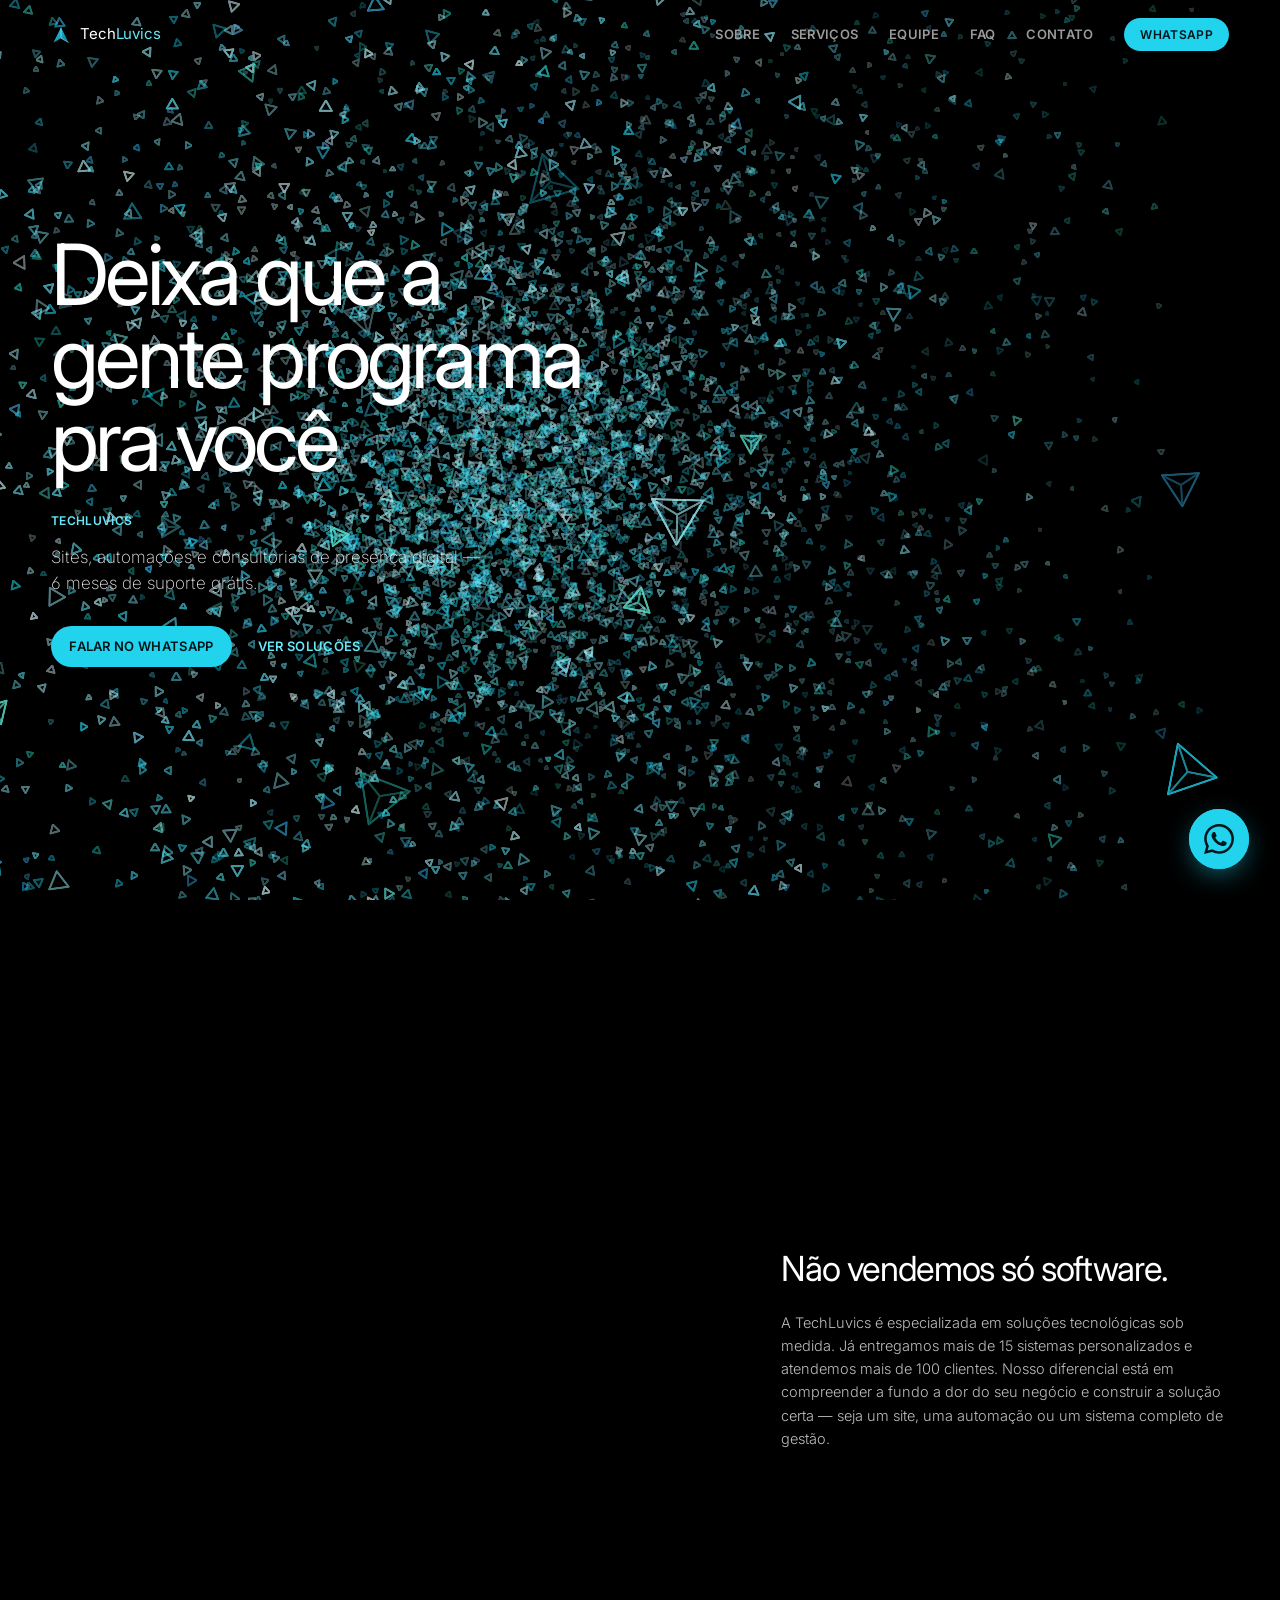
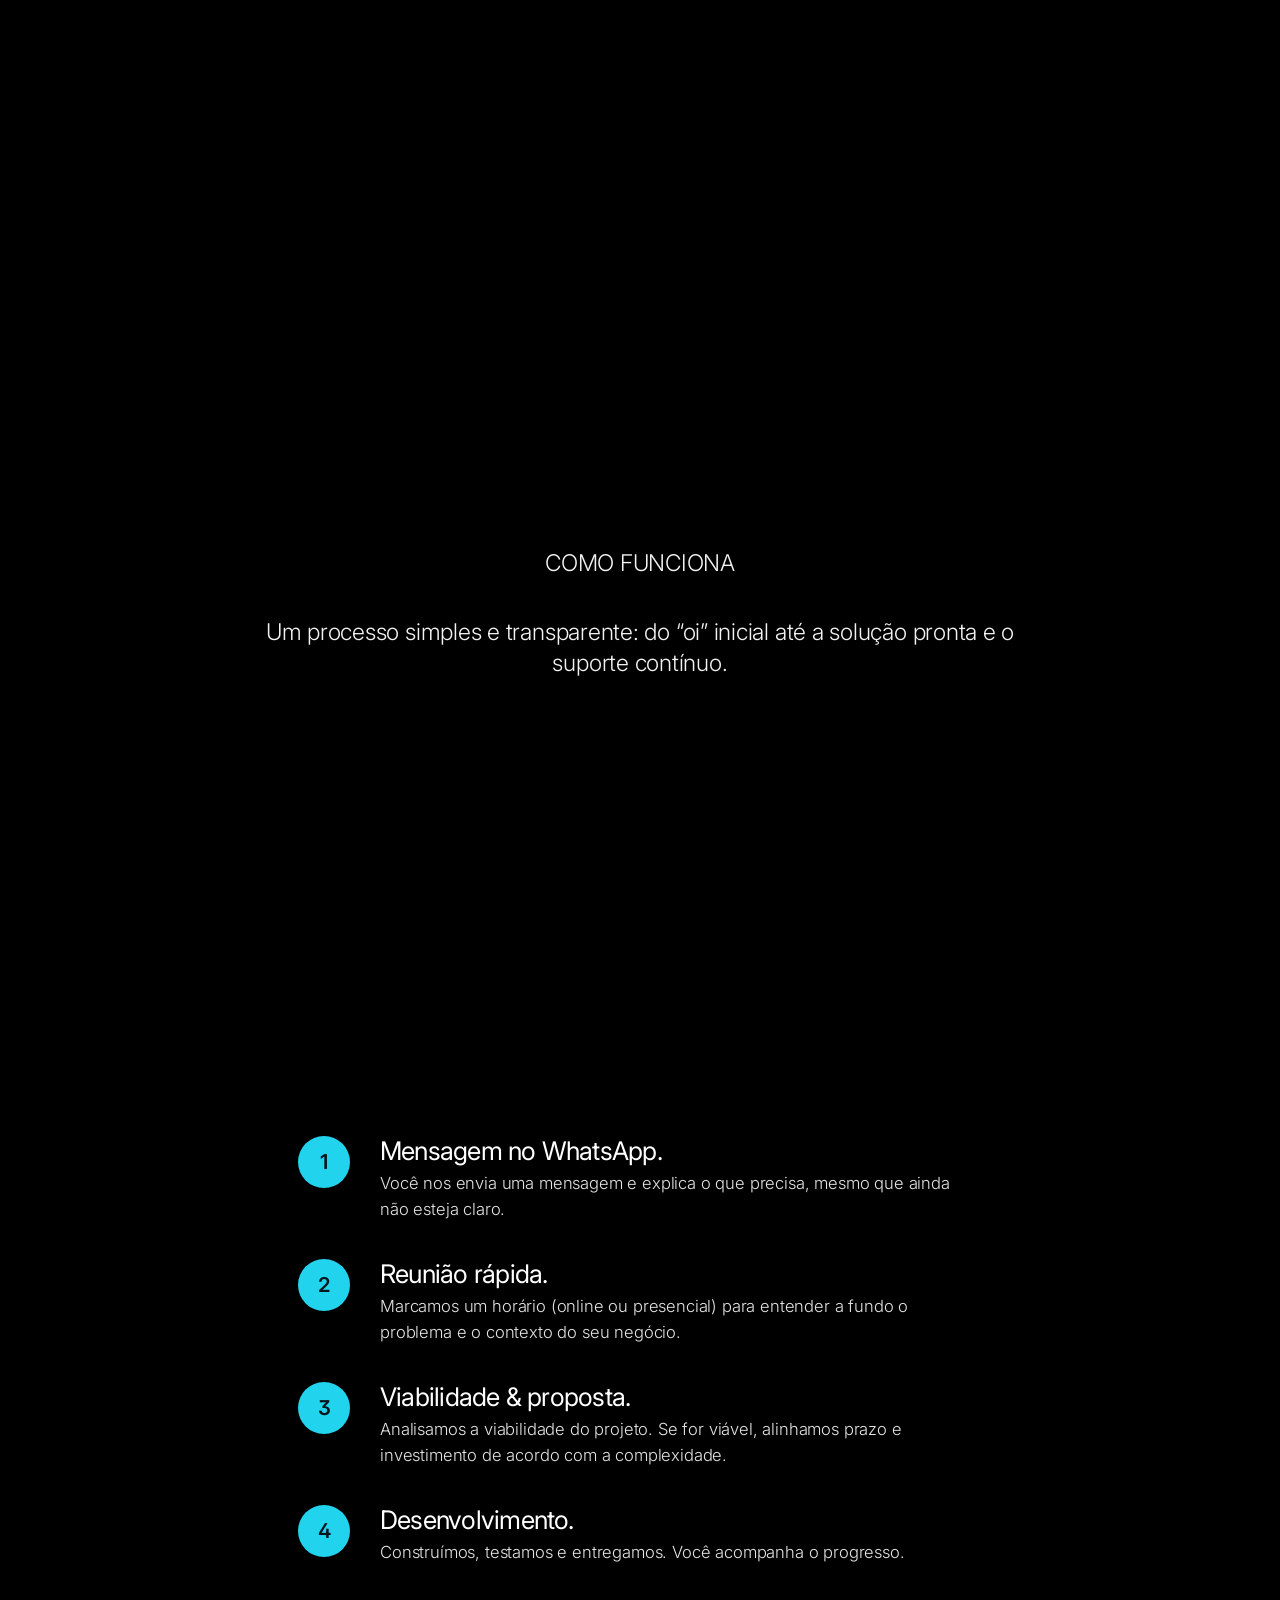
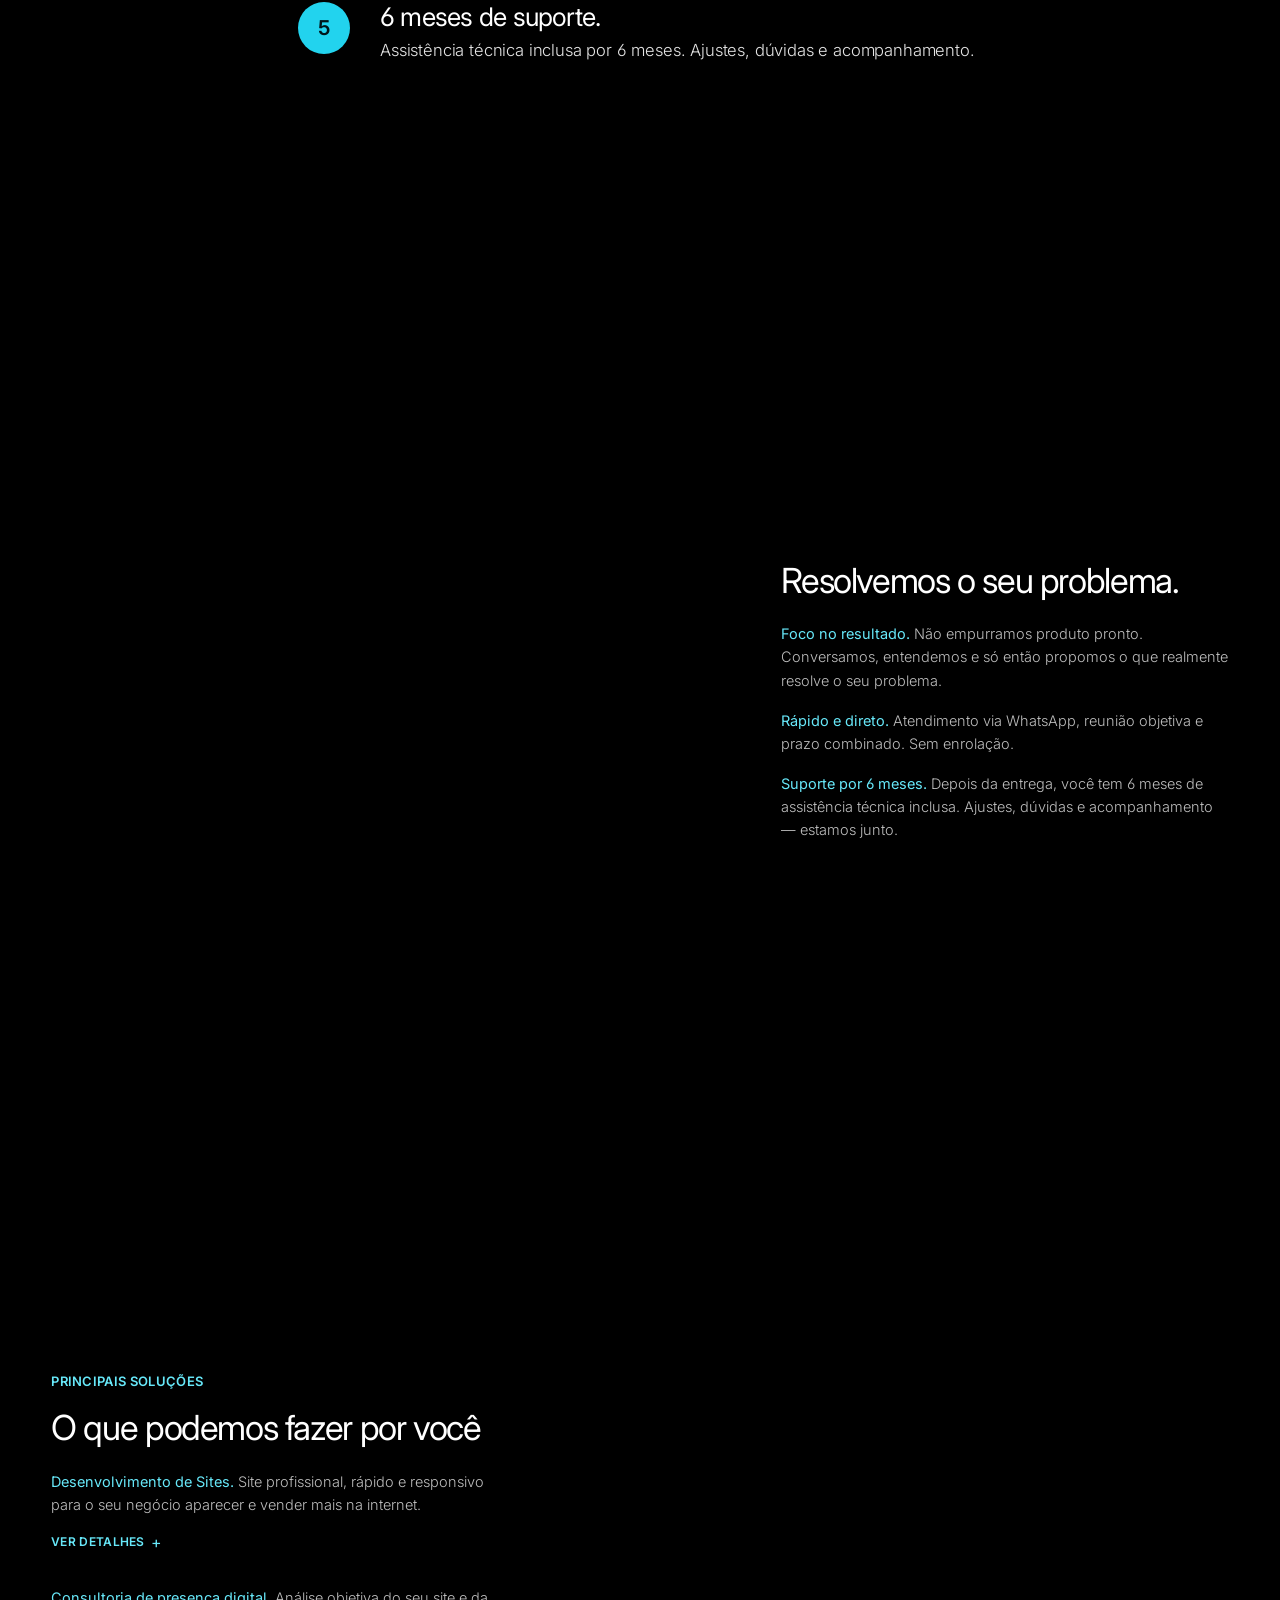
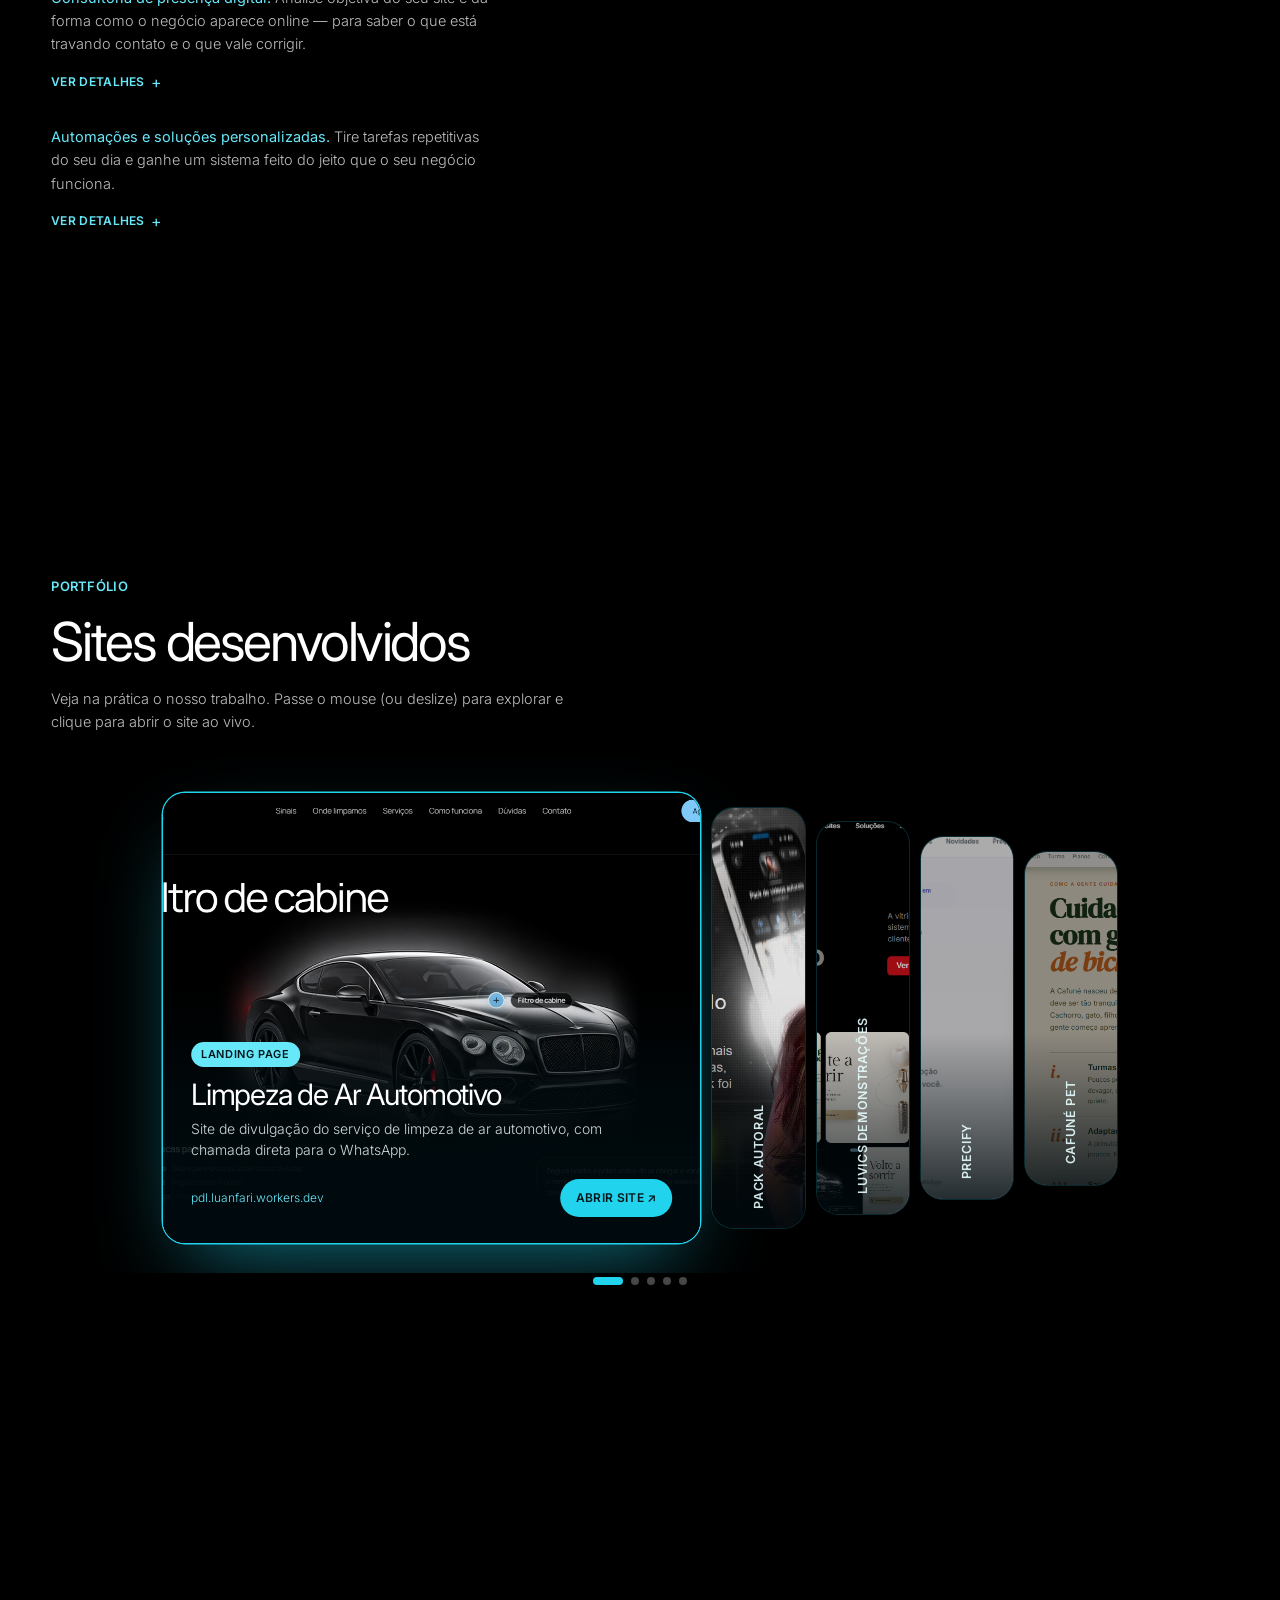
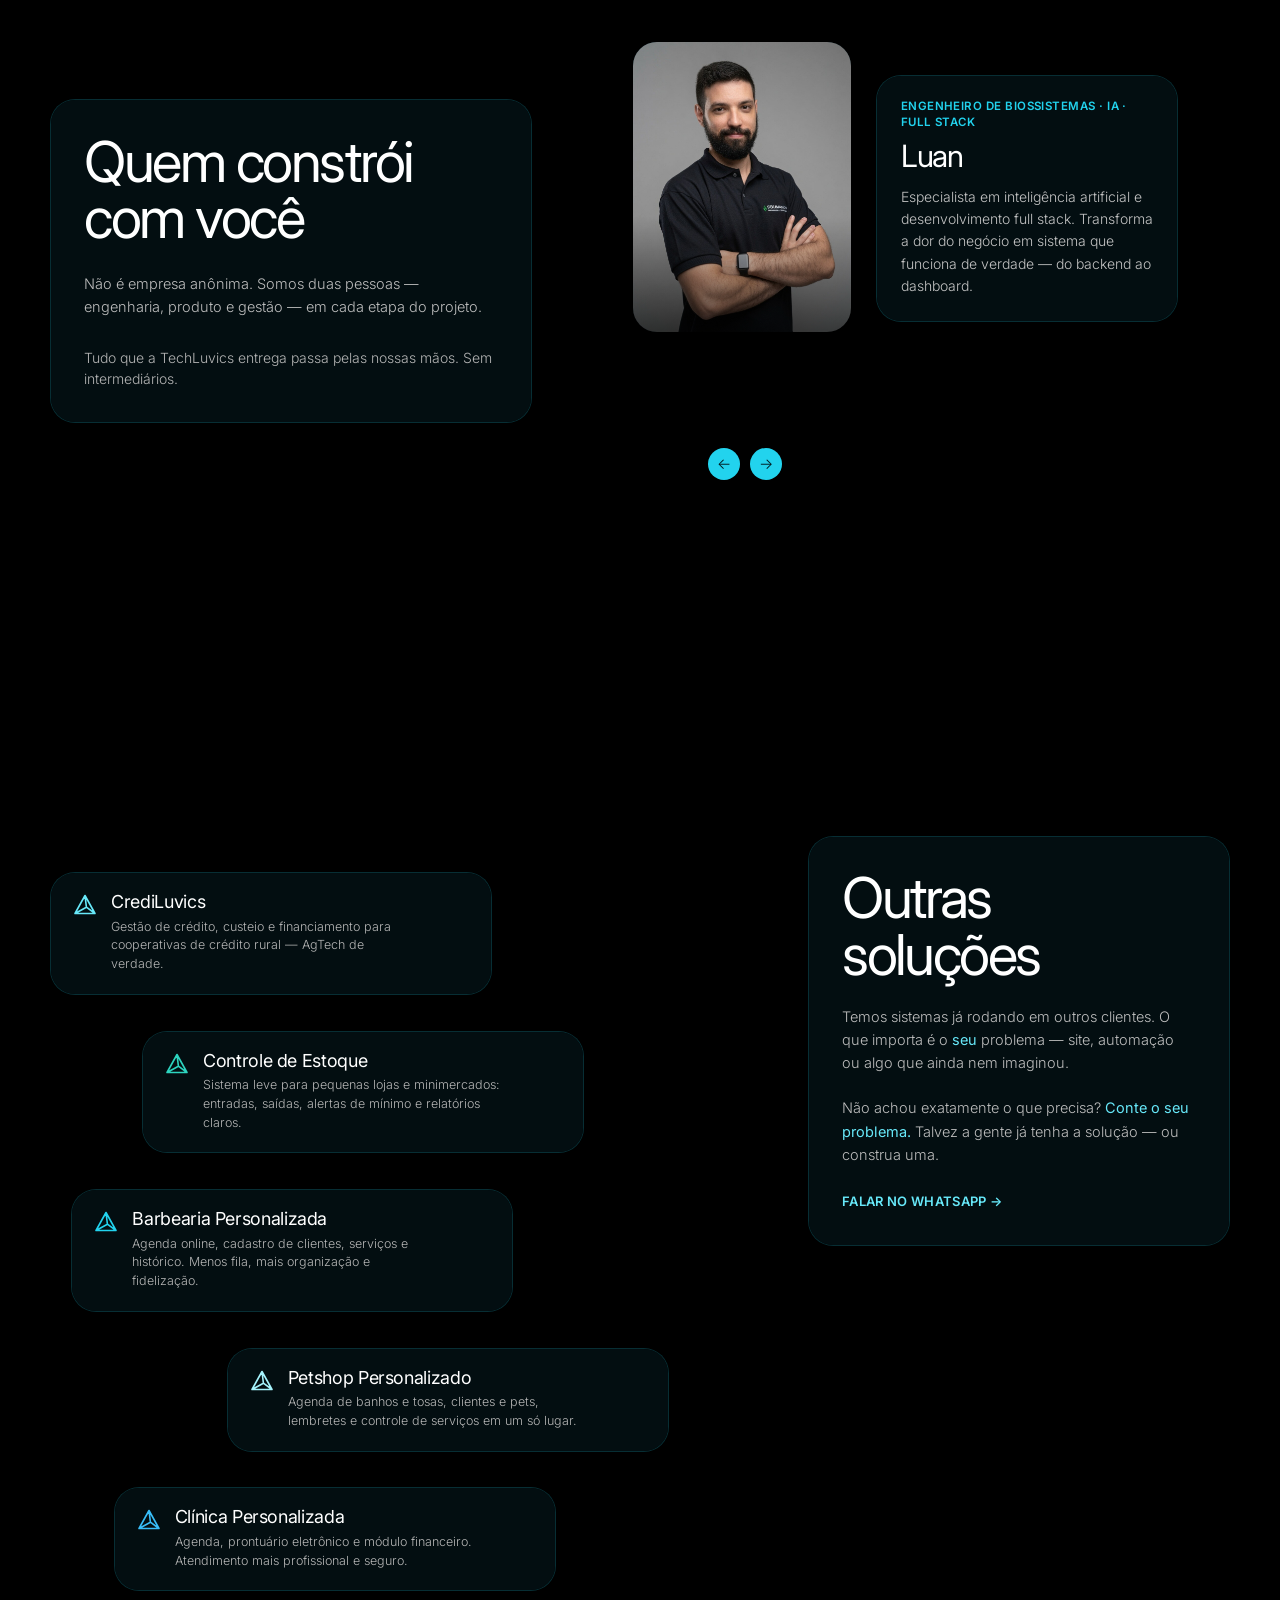
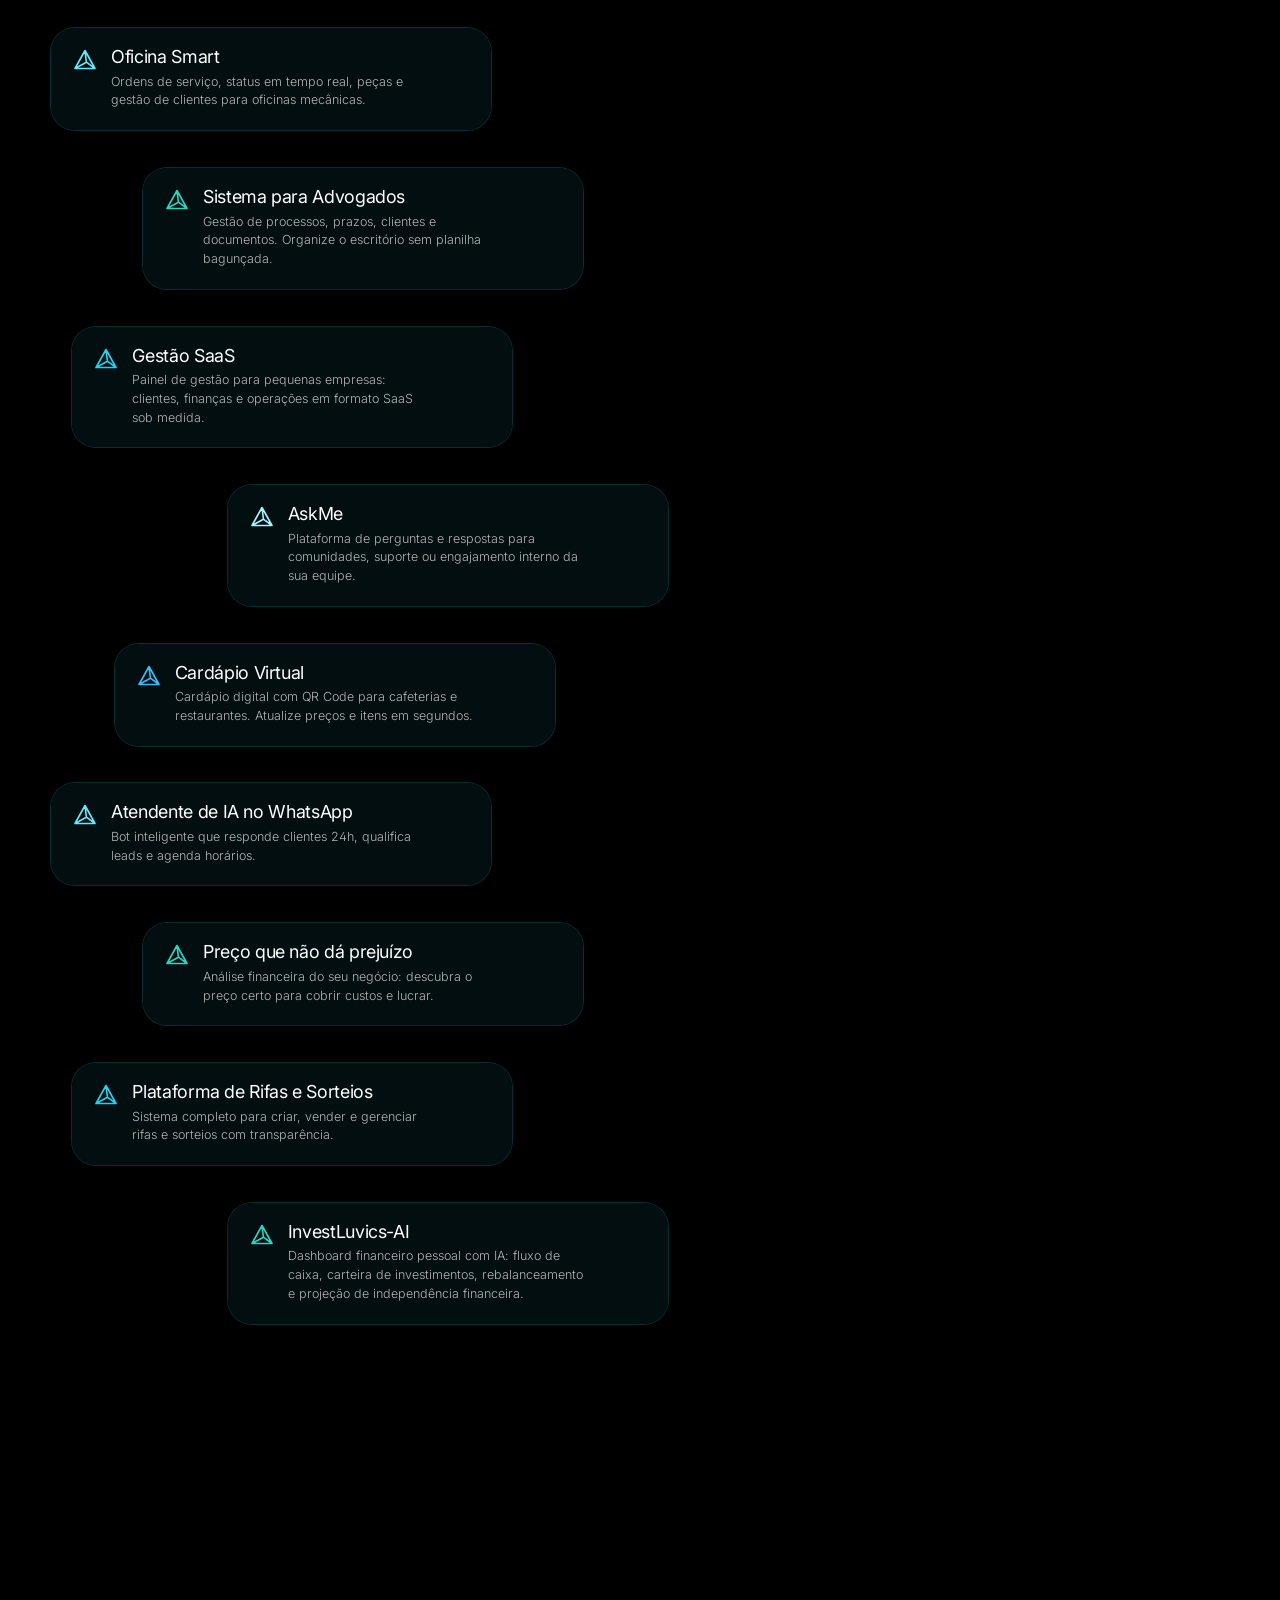
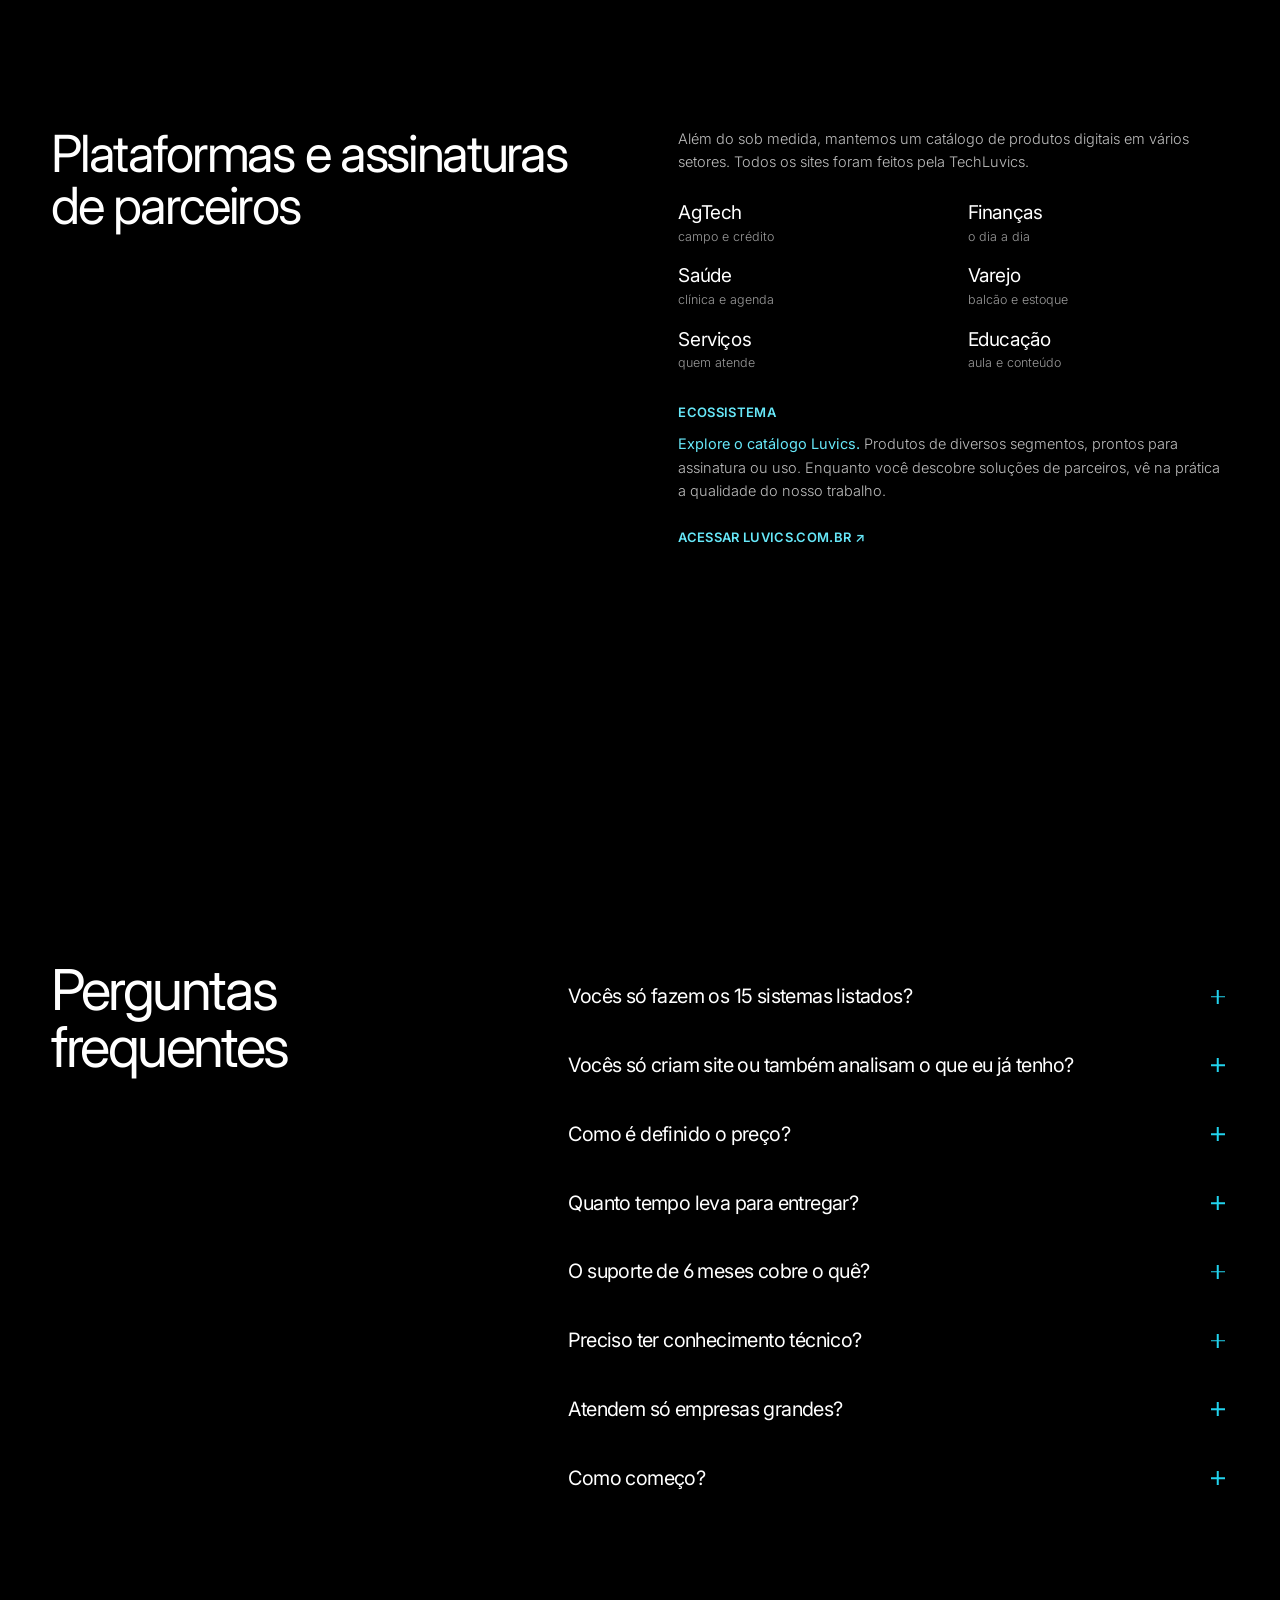
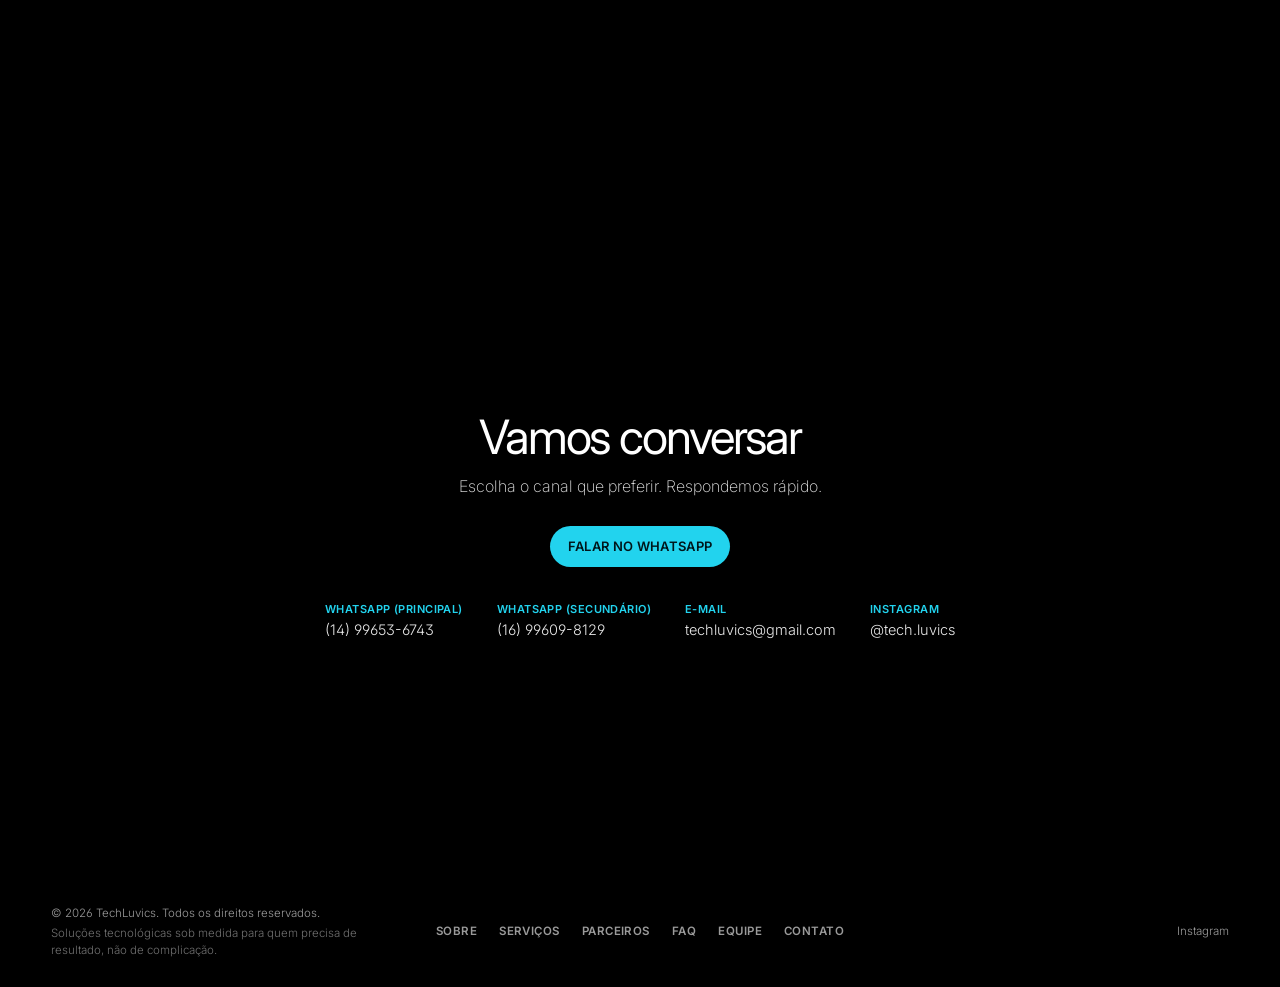
==== commit 388a0fec: "Update index.html" ====
--- a/index.html
+++ b/index.html
@@ -3,7 +3,7 @@
 <head>
   <meta charset="UTF-8" />
   <meta name="viewport" content="width=device-width, initial-scale=1.0" />
-  <meta name="description" content="TechLuvics cria sites, automações, sistemas de gestão e soluções com IA para pequenos empresários e autônomos. Atendimento direto e suporte de 1 ano." />
+  <meta name="description" content="TechLuvics cria sites, automações, sistemas de gestão e soluções com IA para pequenos empresários e autônomos. Atendimento direto e suporte de 6 meses." />
   <meta name="robots" content="index, follow, max-image-preview:large, max-snippet:-1, max-video-preview:-1" />
   <meta name="author" content="TechLuvics" />
   <meta name="theme-color" content="#000000" />
@@ -107,7 +107,7 @@
         <div class="copy">
           <h1 class="display rv">Deixa que a gente programa pra você</h1>
           <p class="label rv d1">TechLuvics</p>
-          <p class="lead rv d1">Sites, automações e consultorias de negócios — 6 meses de suporte grátis.</p>
+          <p class="lead rv d1">Sites, automações e consultorias de presença digital — 6 meses de suporte grátis.</p>
           <div class="hero-cta rv d2">
             <a class="btn" href="https://wa.me/5514996536743?text=Ol%C3%A1!%20Vim%20pelo%20site%20da%20TechLuvics%20e%20quero%20saber%20mais." target="_blank" rel="noopener">Falar no WhatsApp</a>
             <a class="ghost" href="#servicos">Ver soluções</a>
@@ -121,7 +121,7 @@
       <div class="wrap">
         <div class="col-r">
           <h2 class="h2 rv">Não vendemos só software.</h2>
-          <p class="body rv d1">A TechLuvics é especializada em soluções tecnológicas sob medida. Já entregamos mais de 15 sistemas personalizados e atendemos mais de 150 clientes. Nosso diferencial está em compreender a fundo a dor do seu negócio e construir a solução certa — seja um site, uma automação ou um sistema completo de gestão.</p>
+          <p class="body rv d1">A TechLuvics é especializada em soluções tecnológicas sob medida. Já entregamos mais de 15 sistemas personalizados e atendemos mais de 100 clientes. Nosso diferencial está em compreender a fundo a dor do seu negócio e construir a solução certa — seja um site, uma automação ou um sistema completo de gestão.</p>
         </div>
       </div>
     </section>
@@ -137,7 +137,7 @@
         <li class="rv"><span class="n">2</span><div><h3>Reunião rápida.</h3><p>Marcamos um horário (online ou presencial) para entender a fundo o problema e o contexto do seu negócio.</p></div></li>
         <li class="rv"><span class="n">3</span><div><h3>Viabilidade &amp; proposta.</h3><p>Analisamos a viabilidade do projeto. Se for viável, alinhamos prazo e investimento de acordo com a complexidade.</p></div></li>
         <li class="rv"><span class="n">4</span><div><h3>Desenvolvimento.</h3><p>Construímos, testamos e entregamos. Você acompanha o progresso.</p></div></li>
-        <li class="rv"><span class="n">5</span><div><h3>1 ano de suporte.</h3><p>Assistência técnica inclusa por 6 meses. Ajustes, dúvidas e acompanhamento.</p></div></li>
+        <li class="rv"><span class="n">5</span><div><h3>6 meses de suporte.</h3><p>Assistência técnica inclusa por 6 meses. Ajustes, dúvidas e acompanhamento.</p></div></li>
       </ol></div>
     </section>
 
@@ -148,7 +148,7 @@
           <h2 class="h2 rv">Resolvemos o seu problema.</h2>
           <p class="body rv d1"><span class="hl">Foco no resultado.</span> Não empurramos produto pronto. Conversamos, entendemos e só então propomos o que realmente resolve o seu problema.</p>
           <p class="body rv d2"><span class="hl">Rápido e direto.</span> Atendimento via WhatsApp, reunião objetiva e prazo combinado. Sem enrolação.</p>
-          <p class="body rv d3"><span class="hl">Suporte por  6 meses.</span> Depois da entrega, você tem 6 meses de assistência técnica inclusa. Ajustes, dúvidas e acompanhamento — estamos junto.</p>
+          <p class="body rv d3"><span class="hl">Suporte por 6 meses.</span> Depois da entrega, você tem 6 meses de assistência técnica inclusa. Ajustes, dúvidas e acompanhamento — estamos junto.</p>
         </div>
       </div>
     </section>
@@ -216,28 +216,27 @@
           </div>
 
           <div class="block rv d3">
-            <p class="body"><span class="hl">InvestLuvics-AI.</span> Dashboard financeiro pessoal + IA para carteira de investimentos, rebalanceamento e projeção de independência financeira.</p>
+            <p class="body"><span class="hl">Automações e soluções personalizadas.</span> Tire tarefas repetitivas do seu dia e ganhe um sistema feito do jeito que o seu negócio funciona.</p>
             <details>
               <summary>Ver detalhes</summary>
               <div class="dt">
-                <p style="margin-top:0">Plataforma que substitui planilhas complexas por banco de dados estruturado, interface interativa e motor de recomendação com Inteligência Artificial.</p>
-                <h4>Gestão de Fluxo de Caixa</h4>
-                <ul>
-                  <li>Receitas, despesas e categorização</li>
-                  <li>Mapeamento de sobra para aportes</li>
-                </ul>
-                <h4>Carteira de FIIs &amp; Ativos</h4>
-                <ul>
-                  <li>Scraping de cotação, P/VP e Dividend Yield</li>
-                  <li>Distribuição por segmentos e metas de alocação</li>
-                  <li>Renda fixa, ações e cripto</li>
-                </ul>
-                <h4>Copiloto de IA</h4>
-                <ul>
-                  <li>Análise da carteira vs. metas e mercado</li>
-                  <li>Sugestão de aportes racionais</li>
-                  <li>Simulador de juros compostos e independência financeira</li>
-                </ul>
+                <p style="margin-top:0">Se você ainda faz à mão o que um sistema poderia fazer — responder as mesmas perguntas, copiar dados entre planilhas, cobrar e lembrar clientes — dá para automatizar. E quando nada pronto serve, construímos sob medida.</p>
+                <h4>O que automatizamos</h4>
+                <ul>
+                  <li>Atendimento no WhatsApp com IA, 24h, qualificando contatos e agendando horários</li>
+                  <li>Lembretes, confirmações e cobranças automáticas</li>
+                  <li>Integração entre ferramentas, planilhas e sistemas que você já usa</li>
+                  <li>Coleta de dados e relatórios gerados sozinhos</li>
+                </ul>
+                <h4>Soluções personalizadas</h4>
+                <ul>
+                  <li>Sistemas de gestão (agenda, estoque, clientes, financeiro)</li>
+                  <li>Painéis e dashboards com os números que importam</li>
+                  <li>Ferramentas com inteligência artificial para o seu processo</li>
+                  <li>Substituição de planilhas complexas por um sistema simples de usar</li>
+                </ul>
+                <p>Não sabe por onde começar? Conte como é a sua rotina hoje e a gente aponta o que vale automatizar primeiro.</p>
+                <p><a class="ghost" href="https://wa.me/5514996536743?text=Ol%C3%A1!%20Quero%20saber%20o%20que%20d%C3%A1%20para%20automatizar%20no%20meu%20neg%C3%B3cio." target="_blank" rel="noopener">Conversar sobre automação →</a></p>
               </div>
             </details>
           </div>
@@ -245,35 +244,71 @@
       </div>
     </section>
 
-    <!-- Sites desenvolvidos (vitrine) -->
+    <!-- Sites desenvolvidos (galeria interativa) -->
     <section class="sec" id="sites" data-stage>
       <div class="wrap">
         <div class="sites-head">
           <p class="label rv">Portfólio</p>
           <h2 class="display rv d1" style="font-size:clamp(36px,4.2vw,68px);letter-spacing:-.045em;line-height:1">Sites desenvolvidos</h2>
-          <p class="body rv d2" style="margin-top:18px;max-width:520px">Veja na prática o nosso trabalho. Toque em qualquer um para abrir o site ao vivo.</p>
-        </div>
-        <div class="sites-grid">
-          <a class="site rv d0" href="https://luvics.com.br/pack_autoral/" target="_blank" rel="noopener" aria-label="Abrir site Pack Autoral">
-            <div class="shot" data-ini="Pack Autoral"><img src="img/packautoral.png" alt="Site Pack Autoral" loading="lazy" /></div>
-            <div class="site-info"><h3>Pack Autoral</h3><span>luvics.com.br ↗</span></div>
+          <p class="body rv d2" style="margin-top:18px;max-width:520px">Veja na prática o nosso trabalho. Passe o mouse (ou deslize) para explorar e clique para abrir o site ao vivo.</p>
+        </div>
+        <div class="sites-rail" id="sitesRail" aria-label="Galeria de sites desenvolvidos">
+          <div class="sites-track">
+          <a class="site" style="--i:1" href="https://pdl.luanfari.workers.dev" target="_blank" rel="noopener" aria-label="Abrir site Limpeza de Ar Automotivo">
+            <div class="shot" data-ini="Limpeza de Ar Automotivo"><img src="img/paulo.png" alt="Site Limpeza de Ar Automotivo" loading="lazy" draggable="false" /></div>
+            <span class="site-tag">Limpeza de Ar Automotivo</span>
+            <div class="site-over">
+              <span class="site-kind">Landing page</span>
+              <h3>Limpeza de Ar Automotivo</h3>
+              <p>Site de divulgação do serviço de limpeza de ar automotivo, com chamada direta para o WhatsApp.</p>
+              <div class="site-row"><span class="site-dom">pdl.luanfari.workers.dev</span><span class="site-cta">Abrir site ↗</span></div>
+            </div>
           </a>
-          <a class="site rv d1" href="https://pdl.luanfari.workers.dev" target="_blank" rel="noopener" aria-label="Abrir site Limpeza de Ar Automotivo">
-            <div class="shot" data-ini="Limpeza de Ar Automotivo"><img src="img/paulo.png" alt="Site Limpeza de Ar Automotivo" loading="lazy" /></div>
-            <div class="site-info"><h3>Limpeza de Ar Automotivo</h3><span>pdl.luanfari.workers.dev ↗</span></div>
+           <a class="site is-active" style="--i:0" href="https://luvics.com.br/pack_autoral/" target="_blank" rel="noopener" aria-label="Abrir site Pack Autoral">
+            <div class="shot" data-ini="Pack Autoral"><img src="img/packautoral.png" alt="Site Pack Autoral" loading="lazy" draggable="false" /></div>
+            <span class="site-tag">Pack Autoral</span>
+            <div class="site-over">
+              <span class="site-kind">Landing page</span>
+              <h3>Pack Autoral</h3>
+              <p>Página de apresentação e divulgação do Pack Autoral, pensada para gerar contato.</p>
+              <div class="site-row"><span class="site-dom">luvics.com.br/pack_autoral</span><span class="site-cta">Abrir site ↗</span></div>
+            </div>
           </a>
-          <a class="site rv d2" href="https://luvics.com.br/" target="_blank" rel="noopener" aria-label="Abrir Catálogo Luvics">
-            <div class="shot" data-ini="Luvics"><img src="img/luvi.png" alt="Site Luvics" loading="lazy" /></div>
-            <div class="site-info"><h3>Luvics Demonstrações</h3><span>luvics.com.br↗</span></div>
+          <a class="site" style="--i:2" href="https://luvics.com.br/" target="_blank" rel="noopener" aria-label="Abrir site Luvics Demonstrações">
+            <div class="shot" data-ini="Luvics Demonstrações"><img src="img/luvi.png" alt="Site Luvics" loading="lazy" draggable="false" /></div>
+            <span class="site-tag">Luvics Demonstrações</span>
+            <div class="site-over">
+              <span class="site-kind">Catálogo</span>
+              <h3>Luvics Demonstrações</h3>
+              <p>Catálogo com demonstrações dos produtos digitais e sistemas da Luvics.</p>
+              <div class="site-row"><span class="site-dom">luvics.com.br</span><span class="site-cta">Abrir site ↗</span></div>
+            </div>
           </a>
-          <a class="site rv d3" href="https://precify.luanfari.workers.dev/" target="_blank" rel="noopener" aria-label="Abrir site Precify">
-            <div class="shot" data-ini="Precify"><img src="img/precify.png" alt="Site Precify" loading="lazy" /></div>
-            <div class="site-info"><h3>Precify</h3><span>precify.luanfari.workers.dev ↗</span></div>
+          <a class="site" style="--i:3" href="https://precify.luanfari.workers.dev/" target="_blank" rel="noopener" aria-label="Abrir site Precify">
+            <div class="shot" data-ini="Precify"><img src="img/precify.png" alt="Site Precify" loading="lazy" draggable="false" /></div>
+            <span class="site-tag">Precify</span>
+            <div class="site-over">
+              <span class="site-kind">Ferramenta web</span>
+              <h3>Precify</h3>
+              <p>Ferramenta para descobrir o preço certo e não ter prejuízo.</p>
+              <div class="site-row"><span class="site-dom">precify.luanfari.workers.dev</span><span class="site-cta">Abrir site ↗</span></div>
+            </div>
           </a>
-          <a class="site rv d3" href="https://cafune.luvics.com.br/" target="_blank" rel="noopener" aria-label="Abrir site Cafuné Pet">
-            <div class="shot" data-ini="Cafuné Pet"><img src="img/cafune.png" alt="Site Cafuné Pet" loading="lazy" /></div>
-            <div class="site-info"><h3>Cafuné Pet</h3><span>cafune.luvics.com.br ↗</span></div>
+          <a class="site" style="--i:4" href="https://cafune.luvics.com.br/" target="_blank" rel="noopener" aria-label="Abrir site Cafuné Pet">
+            <div class="shot" data-ini="Cafuné Pet"><img src="img/cafune.png" alt="Site Cafuné Pet" loading="lazy" draggable="false" /></div>
+            <span class="site-tag">Cafuné Pet</span>
+            <div class="site-over">
+              <span class="site-kind">Site institucional</span>
+              <h3>Cafuné Pet</h3>
+              <p>Site institucional para pet shop, com serviços e contato rápido.</p>
+              <div class="site-row"><span class="site-dom">cafune.luvics.com.br</span><span class="site-cta">Abrir site ↗</span></div>
+            </div>
           </a>
+          </div>
+        </div>
+        <div class="sites-ctrl">
+          <div class="sites-dots" id="sitesDots"><button type="button" class="sites-dot on" aria-label="Ver Pack Autoral"></button><button type="button" class="sites-dot" aria-label="Ver Limpeza de Ar Automotivo"></button><button type="button" class="sites-dot" aria-label="Ver Luvics Demonstrações"></button><button type="button" class="sites-dot" aria-label="Ver Precify"></button><button type="button" class="sites-dot" aria-label="Ver Cafuné Pet"></button></div>
+          <span class="sites-hint" aria-hidden="true">arraste ↔</span>
         </div>
       </div>
     </section>
@@ -334,6 +369,7 @@
             <article class="sol rv"><svg class="tri" style="color:#67e8f9"><use href="#tri"/></svg><div><h3>Atendente de IA no WhatsApp</h3><p>Bot inteligente que responde clientes 24h, qualifica leads e agenda horários.</p></div></article>
             <article class="sol rv"><svg class="tri" style="color:#2dd4bf"><use href="#tri"/></svg><div><h3>Preço que não dá prejuízo</h3><p>Análise financeira do seu negócio: descubra o preço certo para cobrir custos e lucrar.</p></div></article>
             <article class="sol rv"><svg class="tri" style="color:#22d3ee"><use href="#tri"/></svg><div><h3>Plataforma de Rifas e Sorteios</h3><p>Sistema completo para criar, vender e gerenciar rifas e sorteios com transparência.</p></div></article>
+            <article class="sol rv"><svg class="tri" style="color:#2dd4bf"><use href="#tri"/></svg><div><h3>InvestLuvics-AI</h3><p>Dashboard financeiro pessoal com IA: fluxo de caixa, carteira de investimentos, rebalanceamento e projeção de independência financeira.</p></div></article>
           </div>
           <div class="sol-side">
             <h2 class="display rv" style="font-size:clamp(38px,4.4vw,72px);letter-spacing:-.045em;line-height:1;margin-bottom:22px">Outras soluções</h2>
@@ -382,7 +418,7 @@
             <div class="faq-item"><button class="faq-q" aria-expanded="false"><span>Vocês só criam site ou também analisam o que eu já tenho?</span><i></i></button><div class="faq-a"><div><p>Também analisamos. Temos consultoria de presença digital para quem já tem site ou quer um diagnóstico antes de investir: se está só “bonito no ar” ou se realmente ajuda o cliente a te achar e falar com você. No site, o diagnóstico completo é sob consulta; em algumas campanhas ou indicações pode haver uma conversa introdutória mais curta.</p></div></div></div>
             <div class="faq-item"><button class="faq-q" aria-expanded="false"><span>Como é definido o preço?</span><i></i></button><div class="faq-a"><div><p>O valor é baseado na complexidade do projeto: escopo, integrações, prazo e nível de customização. Depois da reunião de entendimento, enviamos uma proposta clara, sem surpresas.</p></div></div></div>
             <div class="faq-item"><button class="faq-q" aria-expanded="false"><span>Quanto tempo leva para entregar?</span><i></i></button><div class="faq-a"><div><p>Depende do que for combinado. Um site simples pode sair em poucos dias; um sistema de gestão mais completo leva semanas. Sempre alinhamos o prazo antes de começar.</p></div></div></div>
-            <div class="faq-item"><button class="faq-q" aria-expanded="false"><span>O suporte de 1 ano cobre o quê?</span><i></i></button><div class="faq-a"><div><p>Correções de bugs, dúvidas de uso e pequenos ajustes combinados. Não inclui novas funcionalidades grandes (essas viram novo escopo), mas você não fica sozinho depois da entrega.</p></div></div></div>
+            <div class="faq-item"><button class="faq-q" aria-expanded="false"><span>O suporte de 6 meses cobre o quê?</span><i></i></button><div class="faq-a"><div><p>Correções de bugs, dúvidas de uso e pequenos ajustes combinados. Não inclui novas funcionalidades grandes (essas viram novo escopo), mas você não fica sozinho depois da entrega.</p></div></div></div>
             <div class="faq-item"><button class="faq-q" aria-expanded="false"><span>Preciso ter conhecimento técnico?</span><i></i></button><div class="faq-a"><div><p>Não. Nós cuidamos de tudo: desenvolvimento, orientação de hospedagem e domínio, e explicamos de forma simples como usar. Você só precisa contar o que o negócio precisa.</p></div></div></div>
             <div class="faq-item"><button class="faq-q" aria-expanded="false"><span>Atendem só empresas grandes?</span><i></i></button><div class="faq-a"><div><p>Pelo contrário. Nosso público principal são pequenos empresários, autônomos e negócios locais que precisam de tecnologia prática e acessível — sem burocracia de grandes consultorias.</p></div></div></div>
             <div class="faq-item"><button class="faq-q" aria-expanded="false"><span>Como começo?</span><i></i></button><div class="faq-a"><div><p>É só mandar uma mensagem no WhatsApp. Conta o que está precisando (mesmo que ainda esteja vago). A gente responde, marca a reunião e segue o processo juntos.</p></div></div></div>
--- a/css/styles.css
+++ b/css/styles.css
@@ -182,24 +182,56 @@
 footer .tag{display:block;margin-top:3px;color:#6f6f6f}
 
 
-/* vitrine de sites */
-.sites-head{margin-bottom:clamp(28px,5vh,56px)}
-.sites-grid{display:grid;grid-template-columns:repeat(6,1fr);gap:clamp(14px,1.4vw,22px)}
-.site{grid-column:span 2;display:block;border-radius:var(--radius);overflow:hidden;background:rgba(4,16,20,.88);-webkit-backdrop-filter:blur(8px);backdrop-filter:blur(8px);
-  box-shadow:0 0 0 1px rgba(34,211,238,.22);transition:transform .45s cubic-bezier(.2,.7,.2,1),box-shadow .45s}
-.site:nth-child(n+4){grid-column:span 3}
-.site:hover,.site:focus-visible{transform:translateY(-8px);box-shadow:0 0 0 1.5px var(--cyan),0 22px 60px -18px rgba(34,211,238,.45)}
-.shot{position:relative;aspect-ratio:16/10;overflow:hidden;background:linear-gradient(150deg,#0b2f38,#04141a 60%,#000)}
+/* vitrine de sites — galeria accordion */
+.sites-head{margin-bottom:clamp(8px,2vh,24px)}
+.sites-rail{--h:clamp(340px,50vh,470px);--wc:clamp(70px,7.2vw,108px);--wo:clamp(440px,42vw,680px);
+  overflow-x:auto;overflow-y:hidden;scrollbar-width:none;cursor:grab;padding:42px 0 30px;
+  -webkit-user-select:none;user-select:none;overscroll-behavior-x:contain}
+.sites-rail::-webkit-scrollbar{display:none}
+.sites-rail.drag{cursor:grabbing}
+.sites-rail.can-scroll{-webkit-mask-image:linear-gradient(90deg,transparent,#000 7%,#000 93%,transparent);mask-image:linear-gradient(90deg,transparent,#000 7%,#000 93%,transparent)}
+.sites-track{display:flex;align-items:center;justify-content:center;gap:12px;width:max-content;min-width:100%;margin:0 auto;padding:0 6px}
+.site{--d:1;position:relative;display:block;flex:0 0 var(--wc);height:calc(var(--h)*(1 - .065*var(--d)));border-radius:22px;overflow:hidden;
+  background:#04141a;box-shadow:0 0 0 1px rgba(34,211,238,.2);-webkit-user-drag:none;
+  opacity:0;translate:0 34px;
+  transition:flex-basis .7s cubic-bezier(.2,.8,.2,1),height .7s cubic-bezier(.2,.8,.2,1),box-shadow .5s,
+    opacity .9s ease calc(var(--i)*.09s),translate .9s cubic-bezier(.2,.7,.2,1) calc(var(--i)*.09s)}
+.sites-rail.is-in .site{opacity:1;translate:0 0}
+.site.is-active{flex-basis:var(--wo);box-shadow:0 0 0 1.5px var(--cyan),0 34px 80px -26px rgba(34,211,238,.55)}
+.site:focus-visible{outline:2px solid var(--cyan);outline-offset:4px}
+.shot{position:absolute;inset:0;overflow:hidden;background:linear-gradient(150deg,#0b2f38,#04141a 60%,#000)}
 .shot::after{content:attr(data-ini);position:absolute;inset:0;display:grid;place-items:center;padding:16px;text-align:center;font-size:clamp(20px,2vw,30px);font-weight:200;letter-spacing:-.03em;color:rgba(103,232,249,.5)}
-.shot img{position:absolute;inset:0;width:100%;height:100%;object-fit:cover;object-position:top;z-index:1;transition:transform .7s}
+.shot img{position:absolute;left:50%;top:0;height:100%;width:var(--wo);max-width:none;transform:translateX(-50%) scale(1.06);object-fit:cover;object-position:top;z-index:1;
+  filter:brightness(calc(1 - .11*var(--d))) saturate(.85);transition:transform .9s cubic-bezier(.2,.8,.2,1),filter .6s}
 .shot.noimg img{display:none}
-.site:hover .shot img{transform:scale(1.05)}
-.site-info{display:flex;align-items:center;justify-content:space-between;gap:12px;padding:16px 20px 18px}
-.site-info h3{font-size:clamp(17px,1.4vw,21px);letter-spacing:-.02em}
-.site-info span{font-size:12px;color:var(--cyan-hi);white-space:nowrap;overflow:hidden;text-overflow:ellipsis;max-width:55%}
-
-@media (min-width:1200px){.sites-grid{grid-template-columns:repeat(5,1fr)}.site,.site:nth-child(n+4){grid-column:auto}.shot{aspect-ratio:4/3}.site-info{flex-direction:column;align-items:flex-start;gap:4px}.site-info span{max-width:100%}}
-
+.site.is-active .shot img{transform:translateX(-50%) scale(1);filter:none}
+.site:not(.is-active):hover .shot img{filter:brightness(.95) saturate(1)}
+/* degradê inferior (legibilidade) */
+.site::after{content:"";position:absolute;inset:0;z-index:2;pointer-events:none;background:linear-gradient(to top,rgba(0,10,14,.78),rgba(0,10,14,0) 46%)}
+/* nome vertical nos cards fechados */
+.site-tag{position:absolute;z-index:3;left:50%;bottom:20px;max-height:calc(100% - 40px);overflow:hidden;white-space:nowrap;text-overflow:ellipsis;translate:-50% 0;
+  writing-mode:vertical-rl;transform:rotate(180deg);font-size:12.5px;font-weight:600;letter-spacing:.05em;text-transform:uppercase;color:#e6fdff;opacity:.9;transition:opacity .35s}
+.site.is-active .site-tag{opacity:0}
+/* conteúdo do card ativo */
+.site-over{position:absolute;z-index:3;left:50%;bottom:0;width:var(--wo);translate:-50% 0;padding:60px 28px 26px;
+  background:linear-gradient(to top,rgba(0,10,14,.96),rgba(0,10,14,.72) 55%,rgba(0,10,14,0));
+  opacity:0;transform:translateY(18px);pointer-events:none;transition:opacity .35s,transform .35s}
+.site.is-active .site-over{opacity:1;transform:none;transition:opacity .6s .22s,transform .7s .22s cubic-bezier(.2,.8,.2,1)}
+.site-kind{display:inline-block;font-size:11px;font-weight:600;letter-spacing:.06em;text-transform:uppercase;color:var(--ink);background:var(--cyan-hi);border-radius:20px;padding:4px 10px;margin-bottom:12px}
+.site-over h3{font-size:clamp(24px,2.3vw,34px);line-height:1.05;letter-spacing:-.04em;margin-bottom:8px}
+.site-over p{font-size:14px;line-height:1.55;color:#cfd8da;max-width:440px}
+.site-row{display:flex;align-items:center;justify-content:space-between;gap:14px;margin-top:18px}
+.site-dom{font-size:12px;color:var(--cyan-hi);white-space:nowrap;overflow:hidden;text-overflow:ellipsis}
+.site-cta{flex:none;display:inline-flex;align-items:center;gap:6px;padding:10px 16px;border-radius:22px;background:var(--cyan);color:var(--ink);font-size:12px;font-weight:600;letter-spacing:.025em;text-transform:uppercase;transition:background .25s,transform .25s}
+.site:hover .site-cta{background:var(--cyan-hi)}
+.sites-ctrl{display:flex;align-items:center;justify-content:center;gap:22px;margin-top:4px;position:relative}
+.sites-dots{display:flex;gap:8px;align-items:center}
+.sites-dot{width:8px;height:8px;border-radius:8px;background:rgba(255,255,255,.28);transition:width .45s cubic-bezier(.2,.8,.2,1),background .3s}
+.sites-dot:hover{background:rgba(255,255,255,.55)}
+.sites-dot.on{width:30px;background:var(--cyan)}
+.sites-hint{position:absolute;right:0;font-size:12px;letter-spacing:.04em;text-transform:uppercase;color:var(--ash);display:none}
+@media (hover:hover) and (min-width:901px){.sites-hint{display:none}}
+@media (max-width:900px){.sites-hint{display:block}}
 
 /* passos (Como funciona) */
 .steps-block{min-height:auto;padding:60px var(--gutter) 140px}
@@ -266,9 +298,10 @@
 @media (max-width:900px){
   .steps{padding:22px 18px;border-radius:20px}
   .steps li{grid-template-columns:44px 1fr;gap:14px}
-  .sites-grid{display:flex;overflow-x:auto;scroll-snap-type:x mandatory;gap:14px;margin:0 calc(var(--gutter)*-1);padding:6px var(--gutter) 18px;scrollbar-width:none}
-  .sites-grid::-webkit-scrollbar{display:none}
-  .site,.site:nth-child(n+4){flex:0 0 82%;grid-column:auto;scroll-snap-align:center}
+  .sites-rail{--h:380px;--wc:58px;--wo:min(80vw,400px);margin:0 calc(var(--gutter)*-1);padding:34px 0 22px}
+  .sites-track{justify-content:flex-start;gap:10px;padding:0 var(--gutter)}
+  .site-over{padding:50px 20px 20px}
+  .site-over p{font-size:13.5px}
   /* legibilidade: texto sobre painel escuro */
   .hero .copy,.col-l,.col-r,.sol-side,.team-copy,.two>div,.faq-grid .stick,.cblock .in,.person,.sol{
     background:rgba(0,0,0,.62);-webkit-backdrop-filter:blur(7px);backdrop-filter:blur(7px);border-radius:20px;padding:20px 18px}
@@ -283,6 +316,7 @@
   .sol-list{padding-top:0}
 }
 @media (prefers-reduced-motion:reduce){
+  .site,.shot img,.site-over{transition-duration:.01s;transition-delay:0s}
   html{scroll-behavior:auto}
   .rv{opacity:1;transform:none;transition:none}
 }
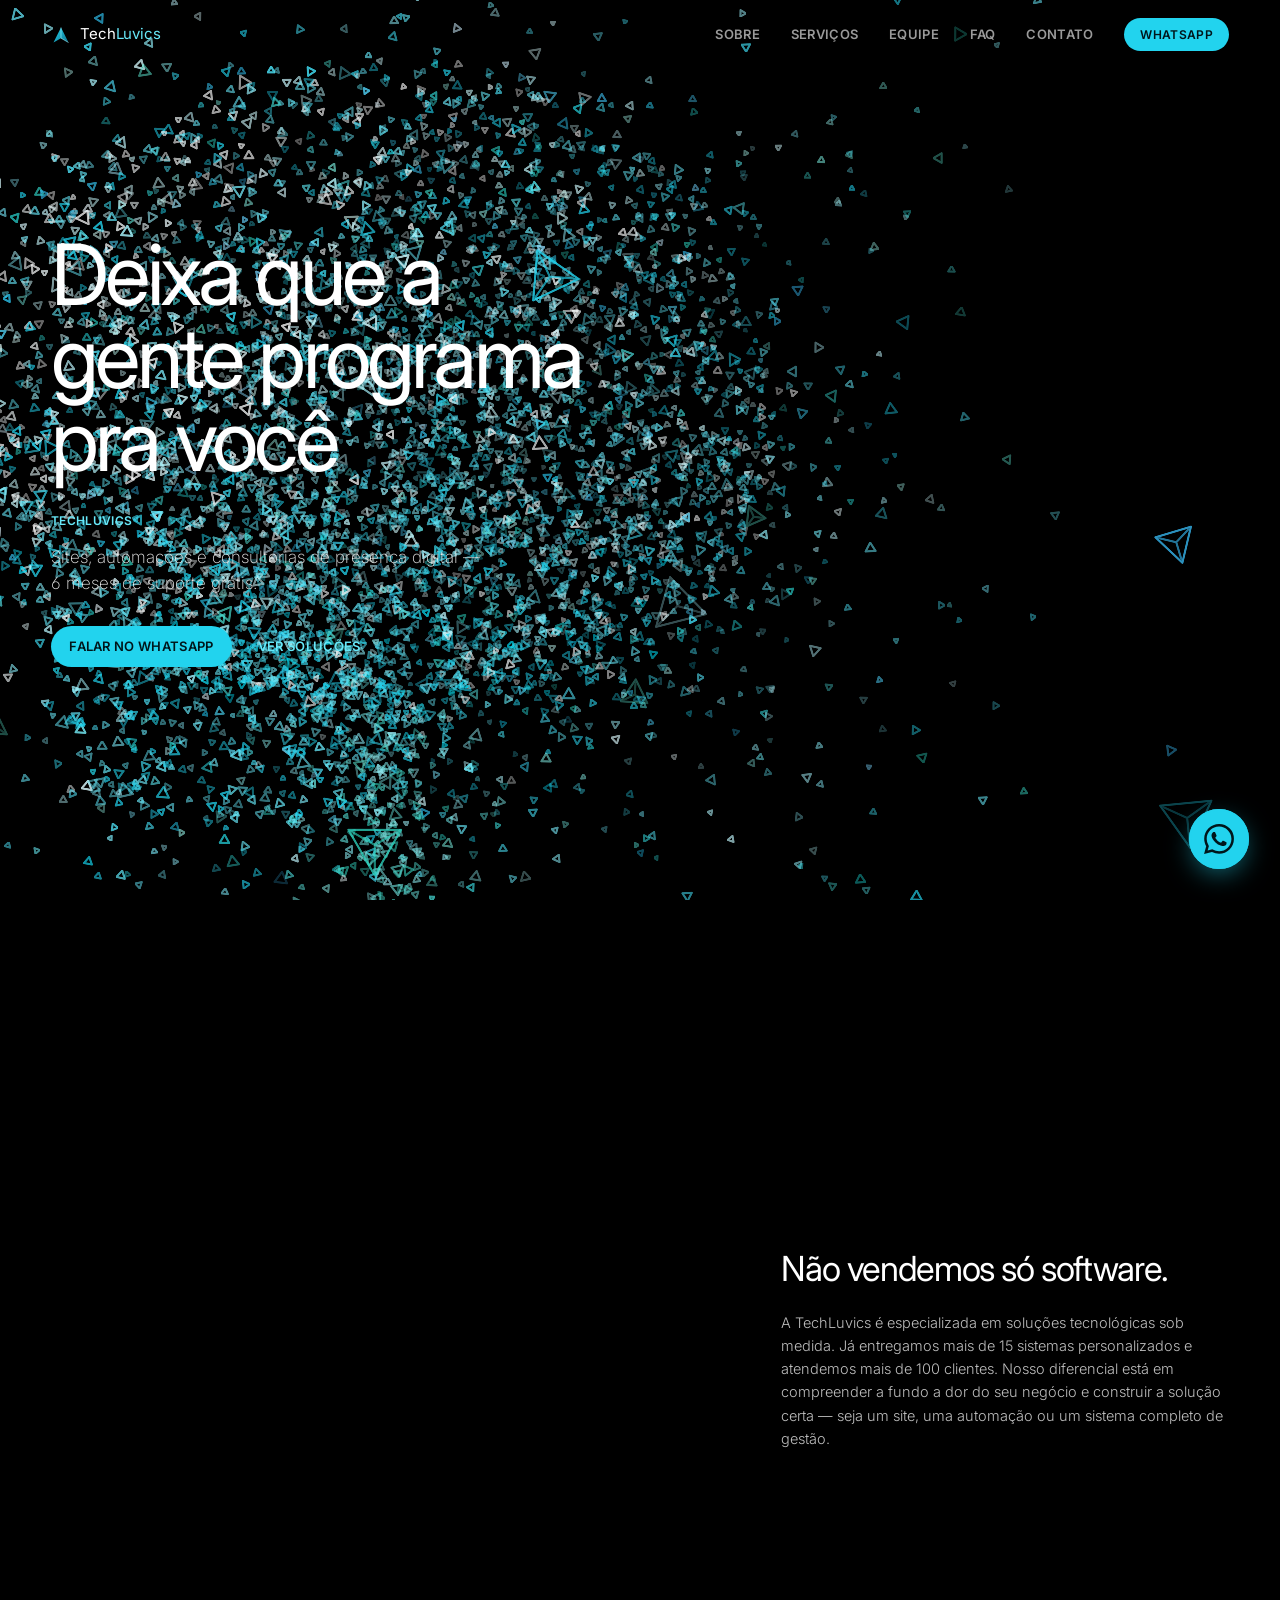
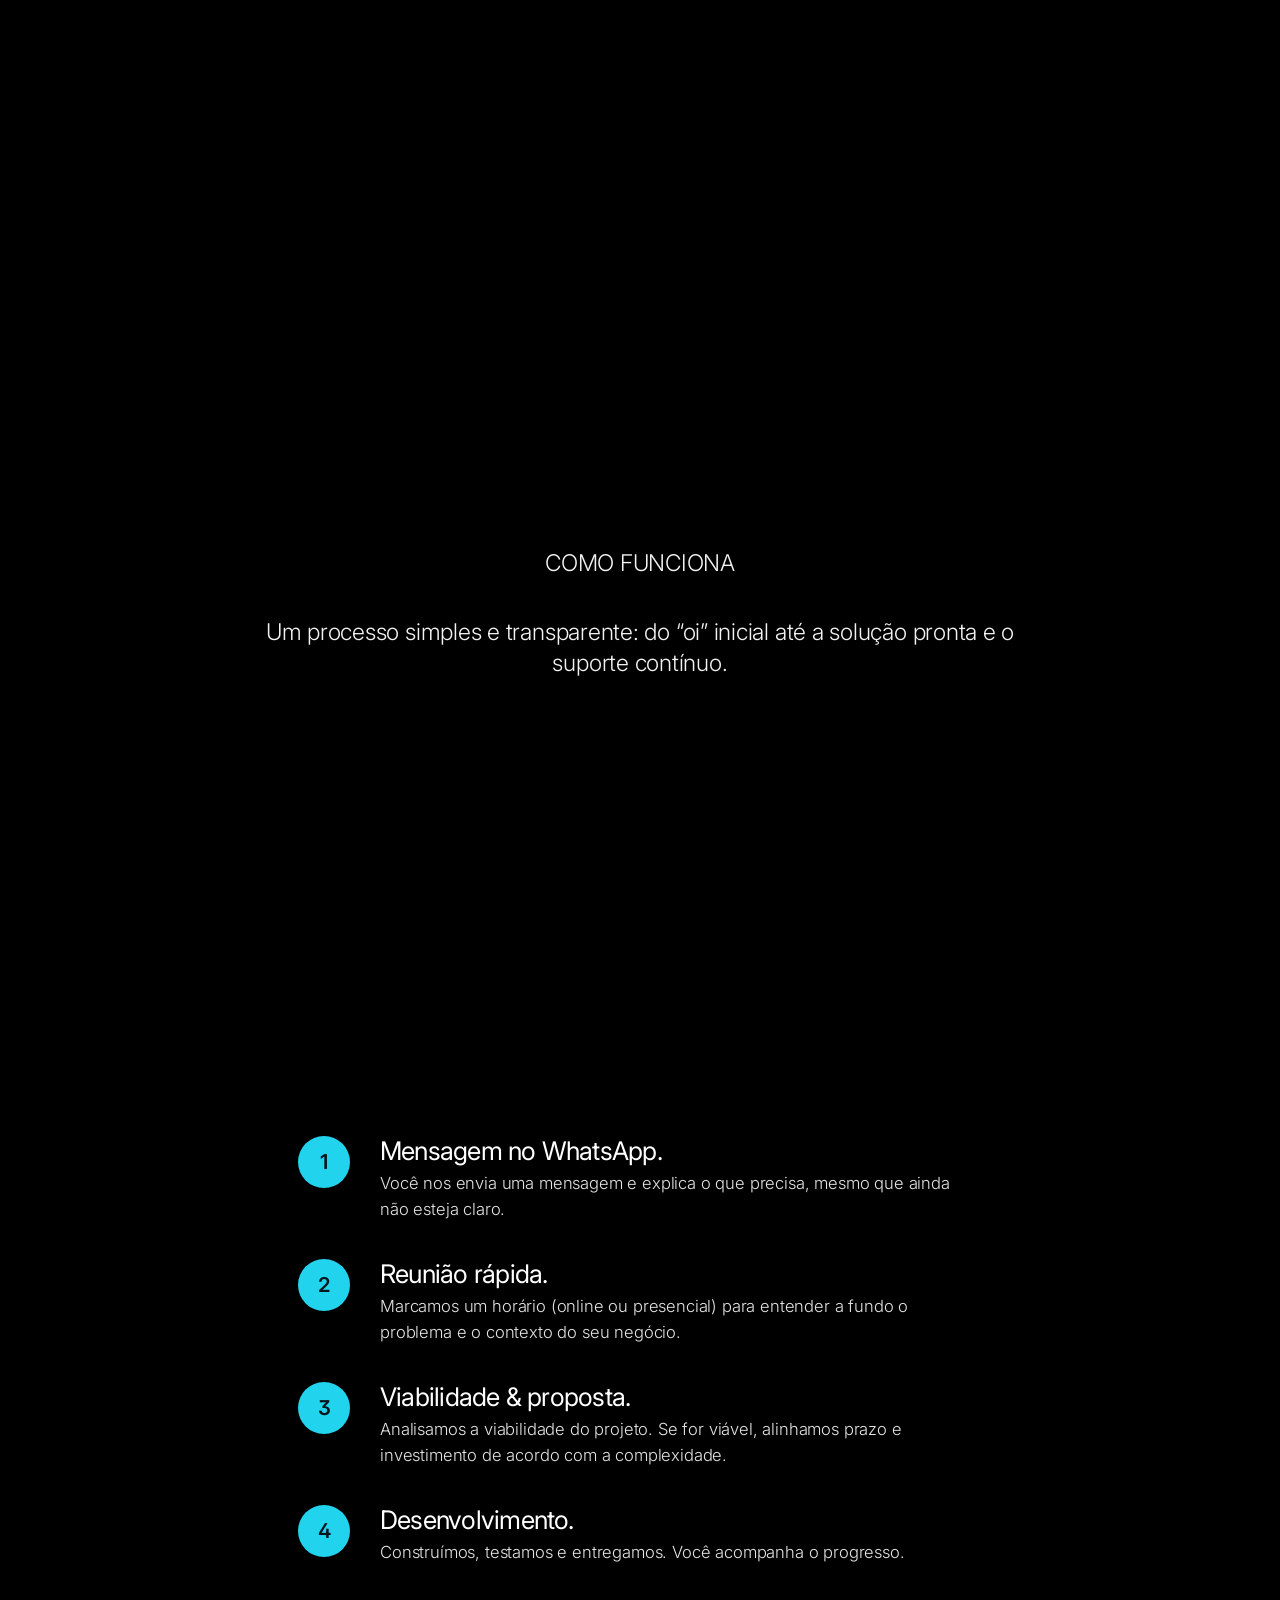
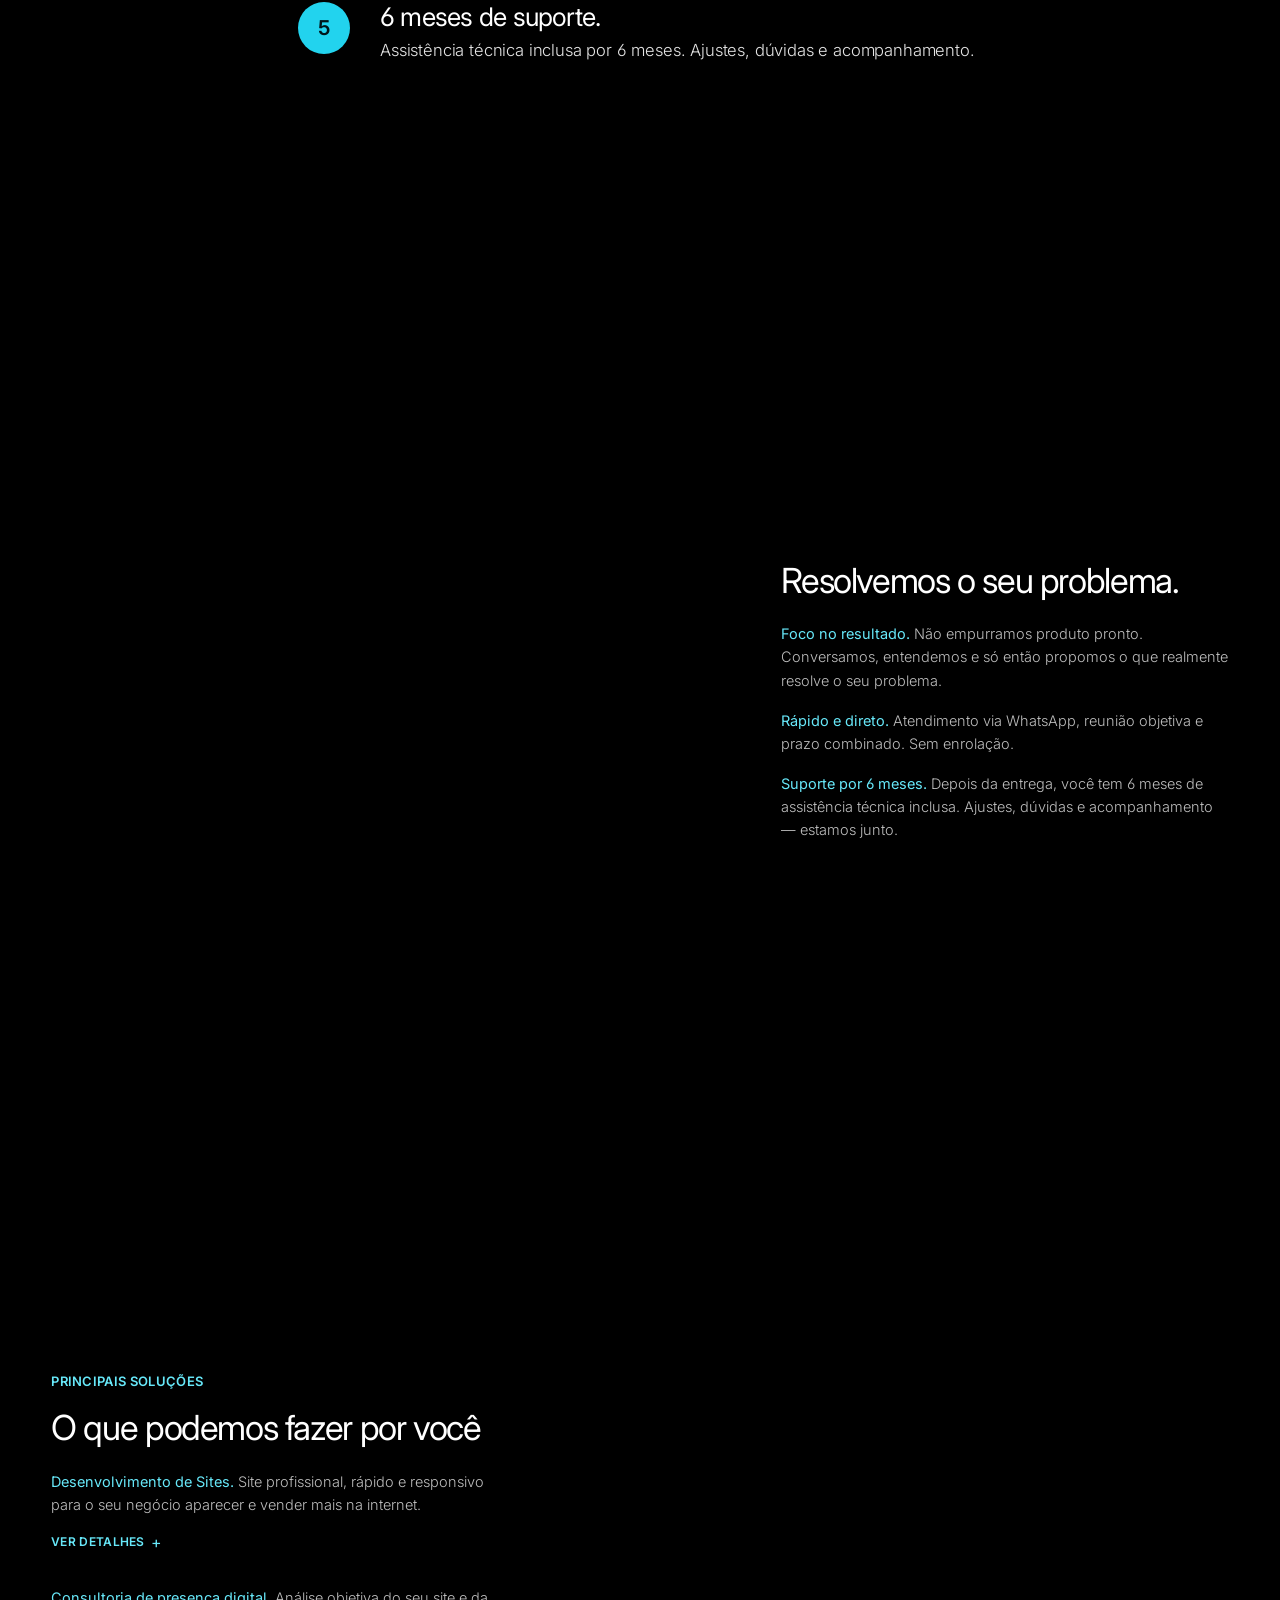
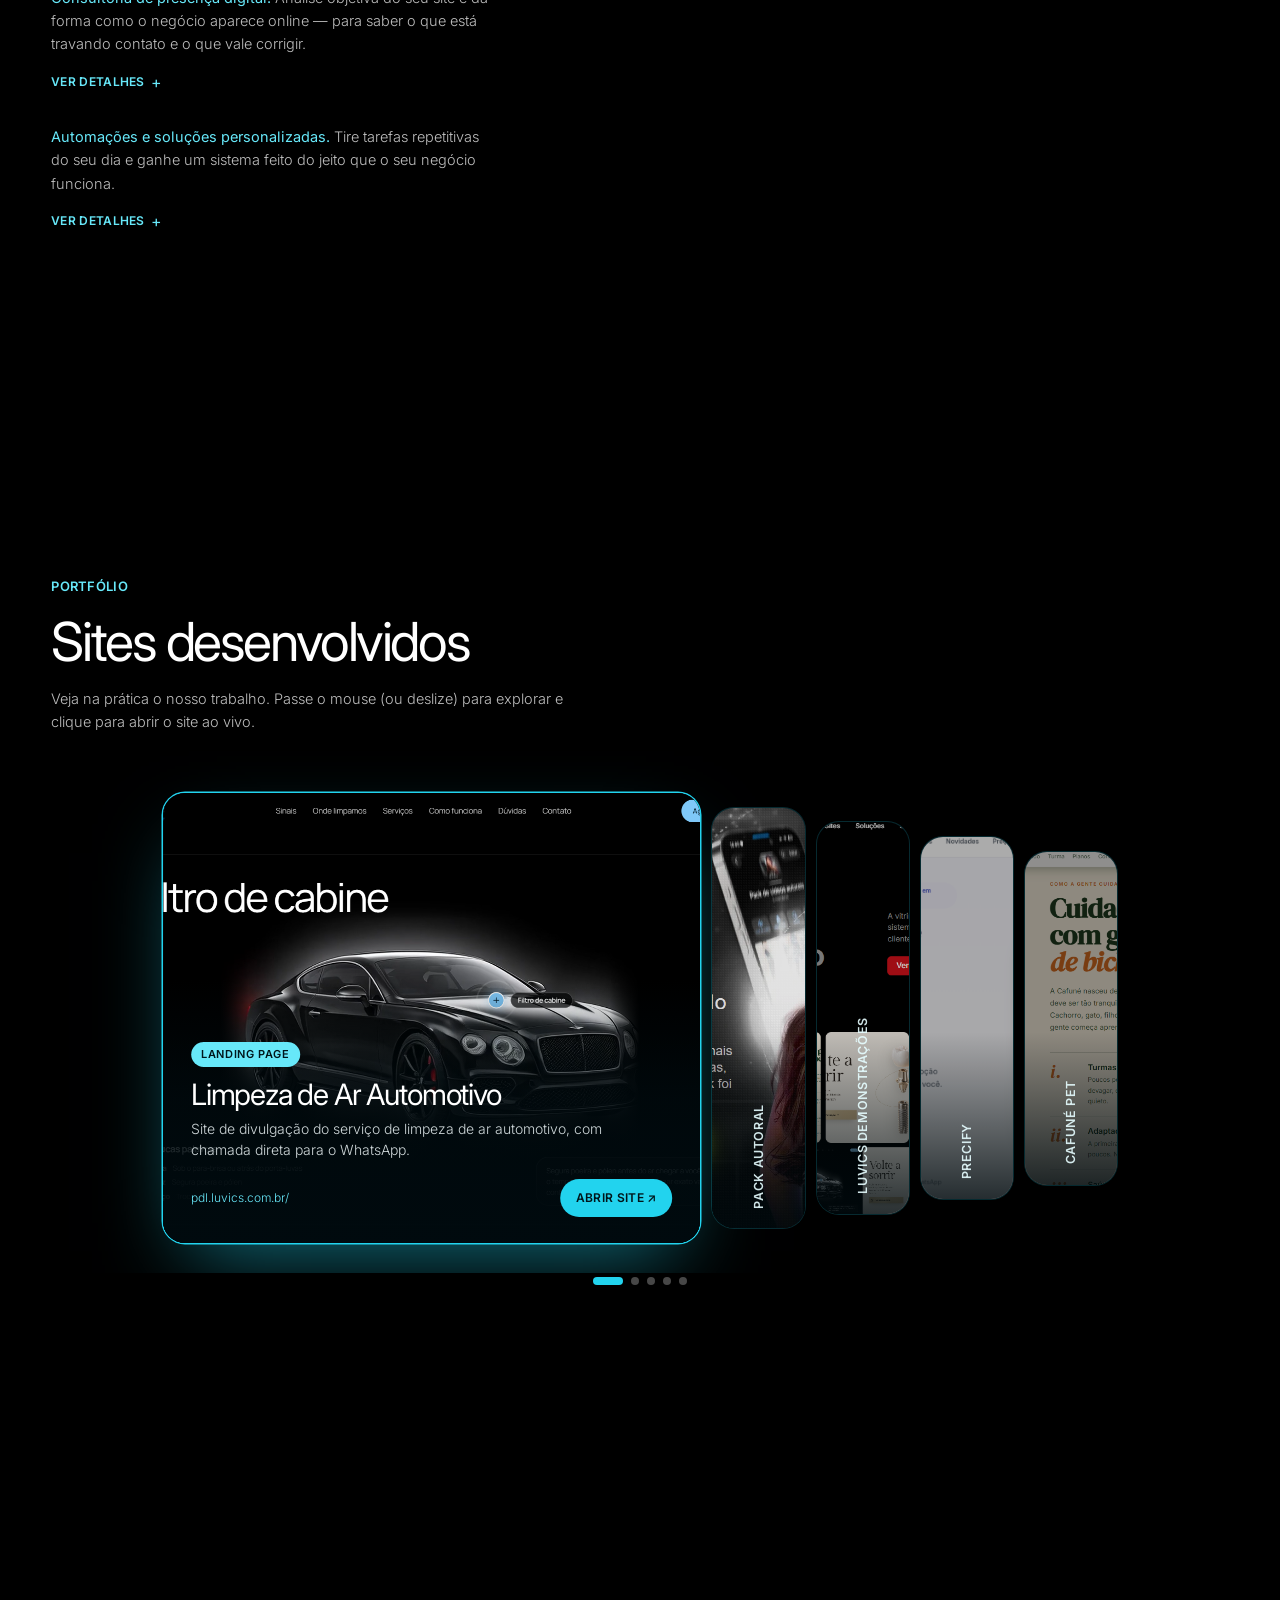
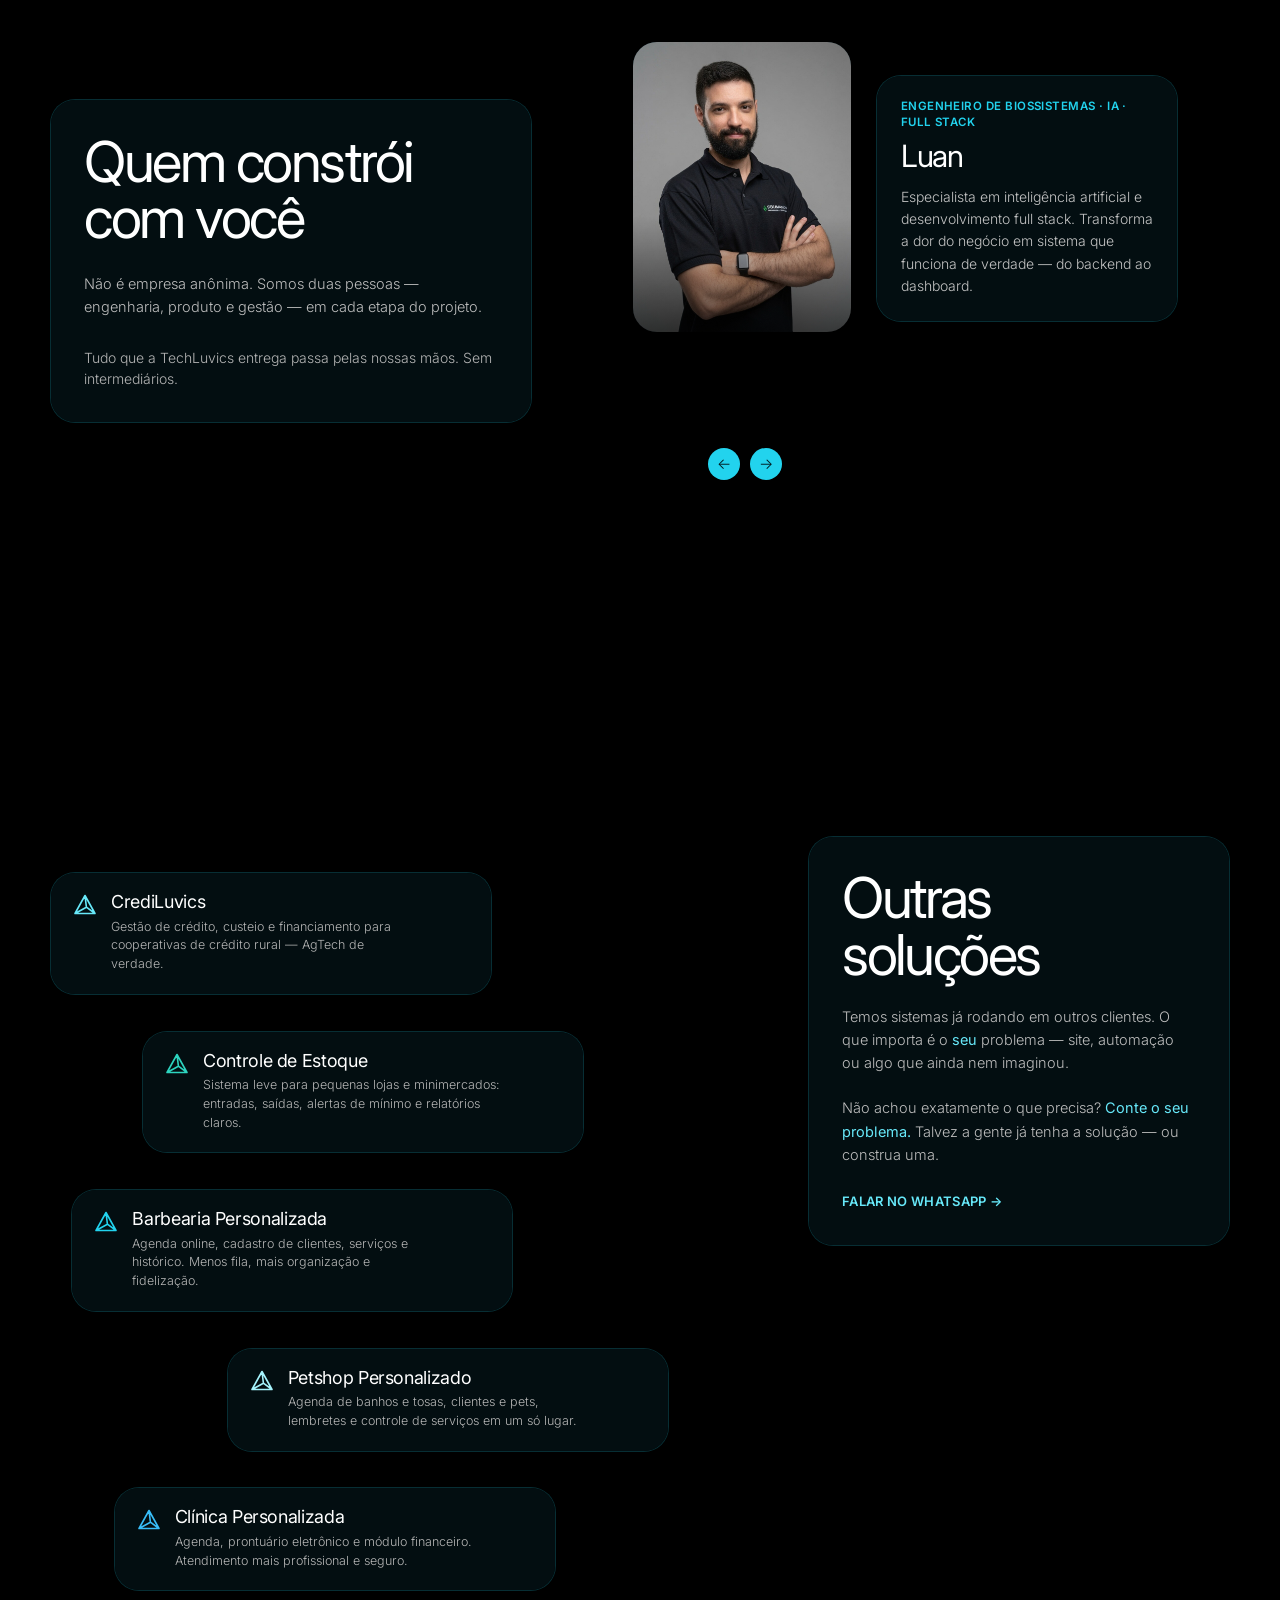
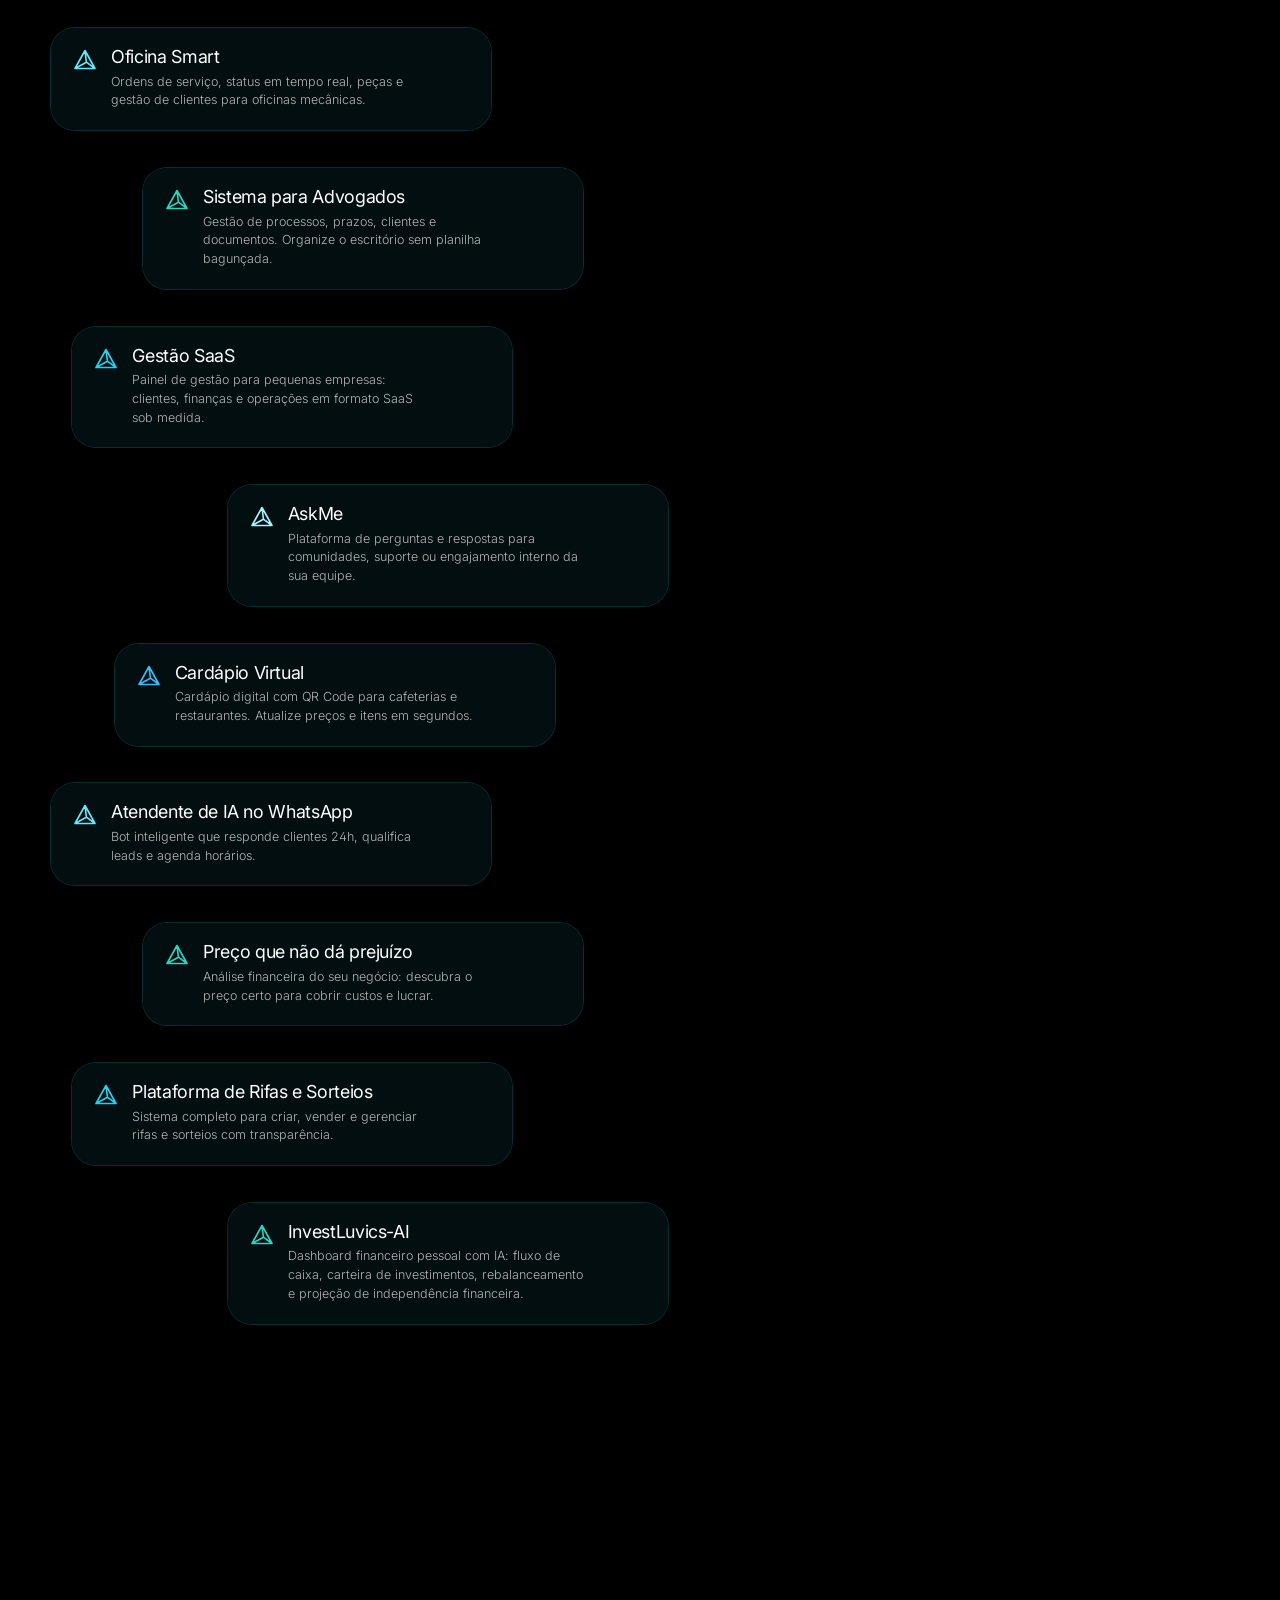
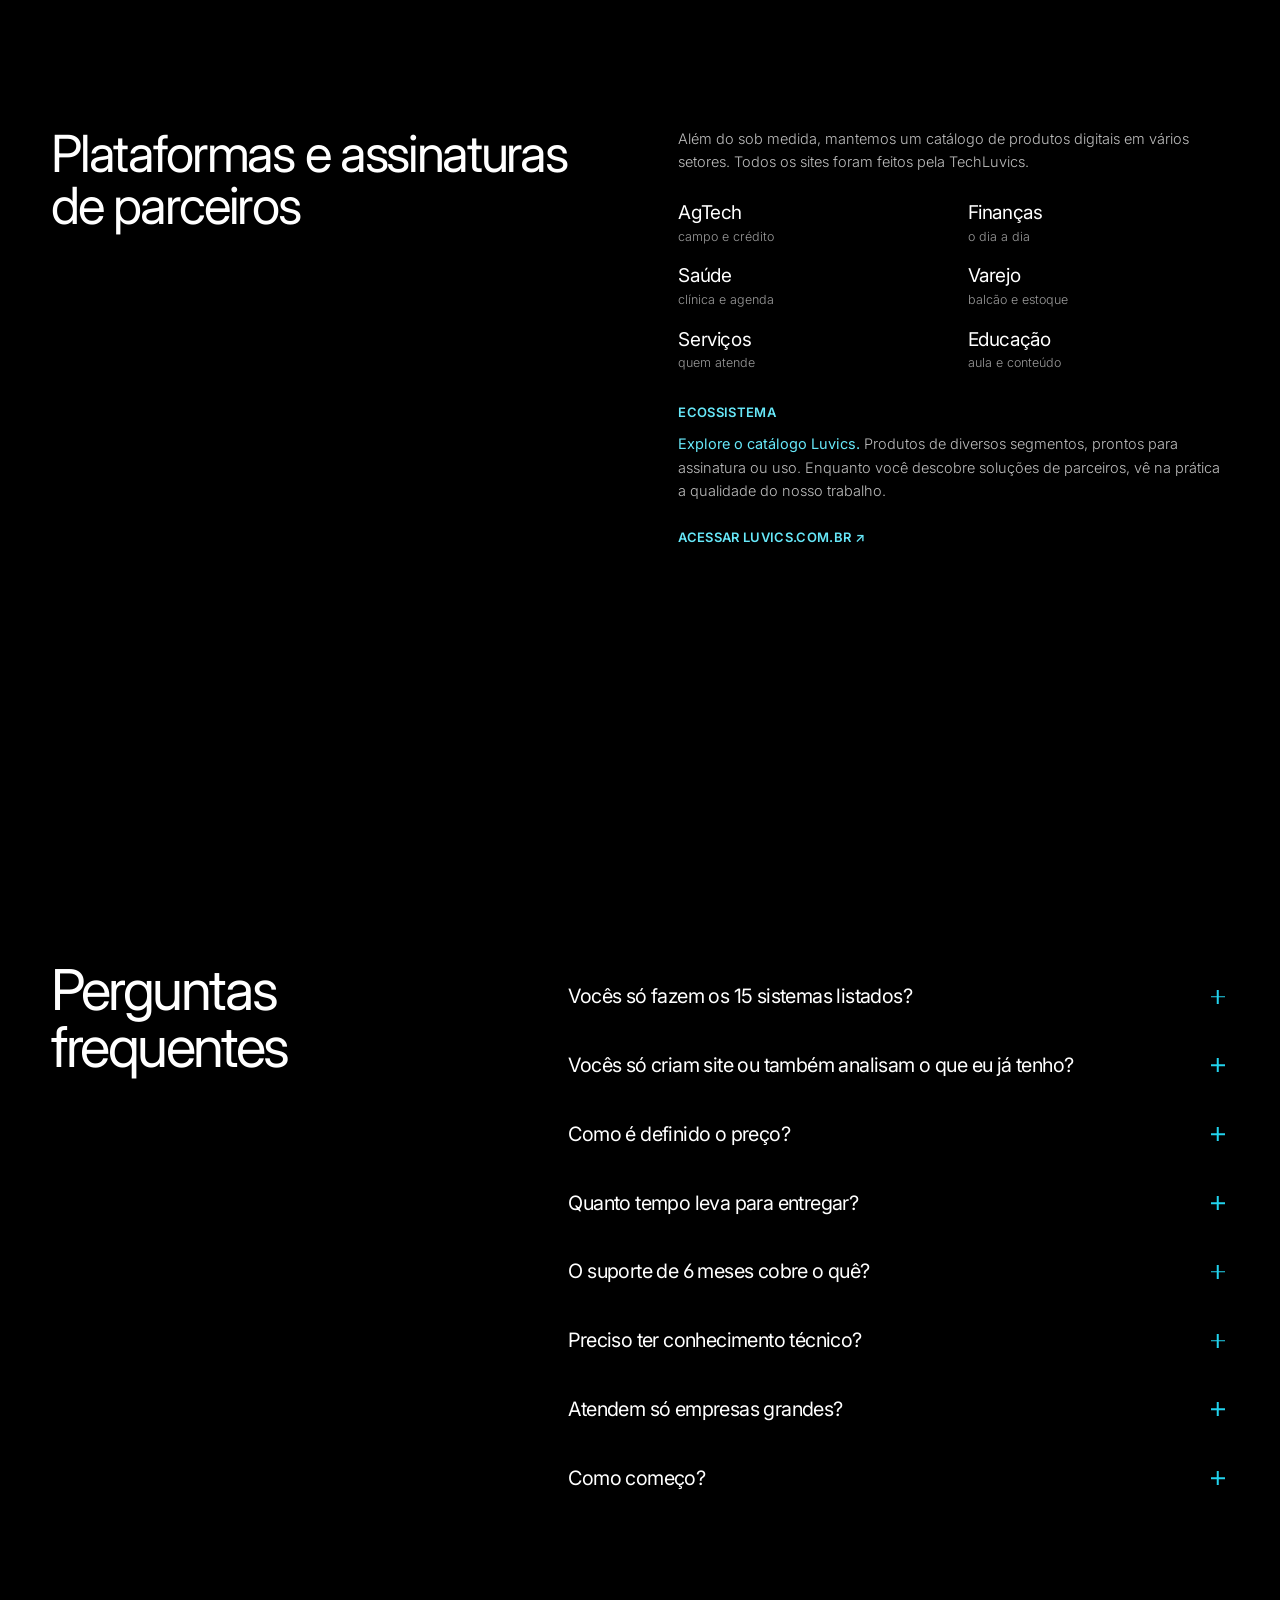
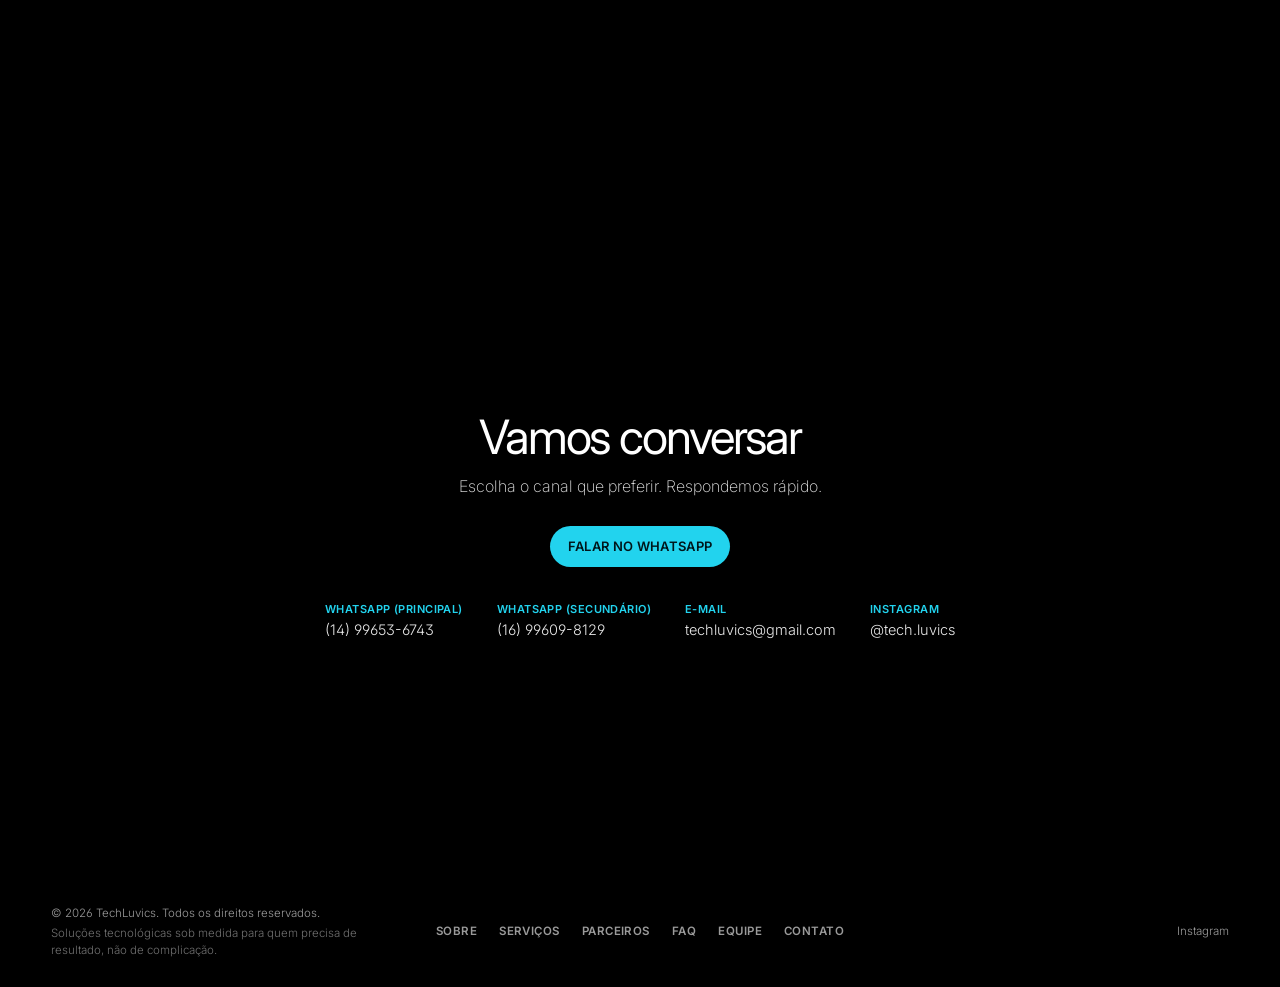
==== commit 934cadb4: "Update index.html" ====
--- a/index.html
+++ b/index.html
@@ -254,14 +254,14 @@
         </div>
         <div class="sites-rail" id="sitesRail" aria-label="Galeria de sites desenvolvidos">
           <div class="sites-track">
-          <a class="site" style="--i:1" href="https://pdl.luanfari.workers.dev" target="_blank" rel="noopener" aria-label="Abrir site Limpeza de Ar Automotivo">
+          <a class="site" style="--i:1" href="https://pdl.luvics.com.br/" target="_blank" rel="noopener" aria-label="Abrir site Limpeza de Ar Automotivo">
             <div class="shot" data-ini="Limpeza de Ar Automotivo"><img src="img/paulo.png" alt="Site Limpeza de Ar Automotivo" loading="lazy" draggable="false" /></div>
             <span class="site-tag">Limpeza de Ar Automotivo</span>
             <div class="site-over">
               <span class="site-kind">Landing page</span>
               <h3>Limpeza de Ar Automotivo</h3>
               <p>Site de divulgação do serviço de limpeza de ar automotivo, com chamada direta para o WhatsApp.</p>
-              <div class="site-row"><span class="site-dom">pdl.luanfari.workers.dev</span><span class="site-cta">Abrir site ↗</span></div>
+              <div class="site-row"><span class="site-dom">pdl.luvics.com.br/</span><span class="site-cta">Abrir site ↗</span></div>
             </div>
           </a>
            <a class="site is-active" style="--i:0" href="https://luvics.com.br/pack_autoral/" target="_blank" rel="noopener" aria-label="Abrir site Pack Autoral">
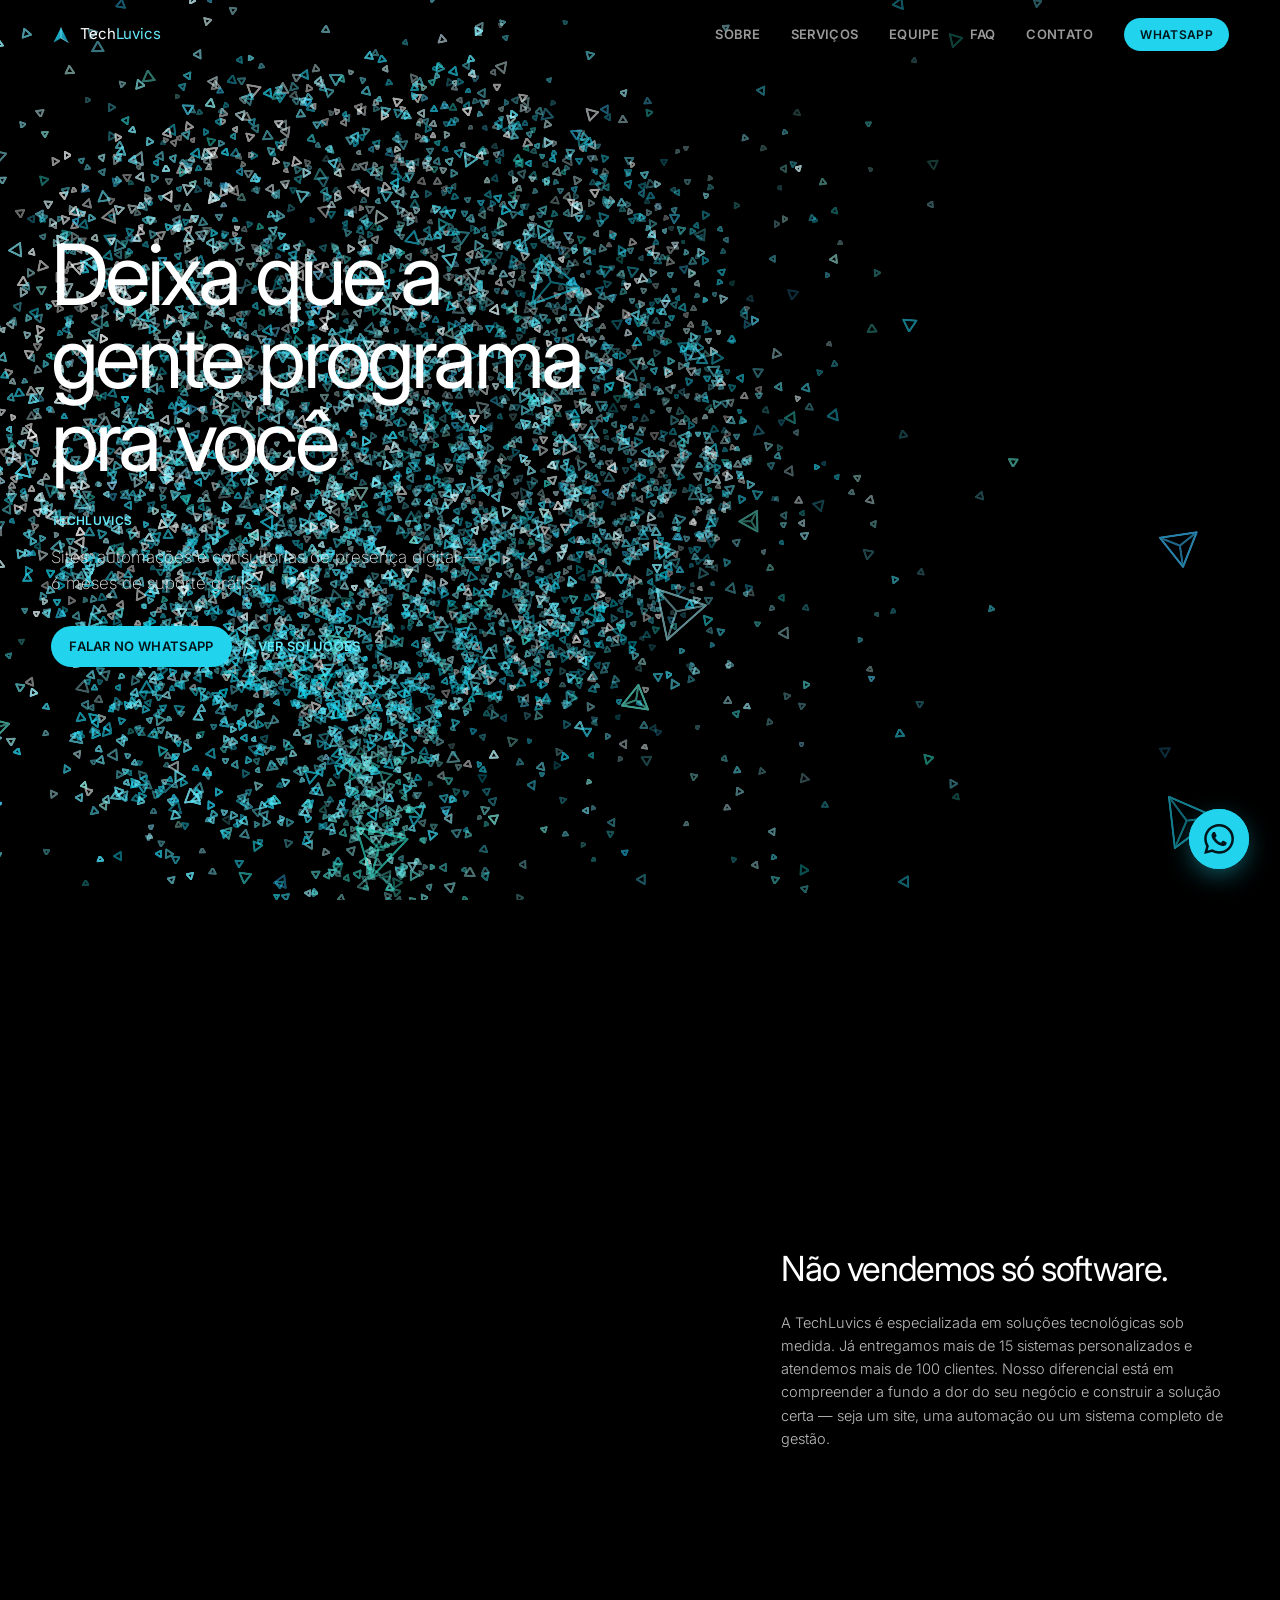
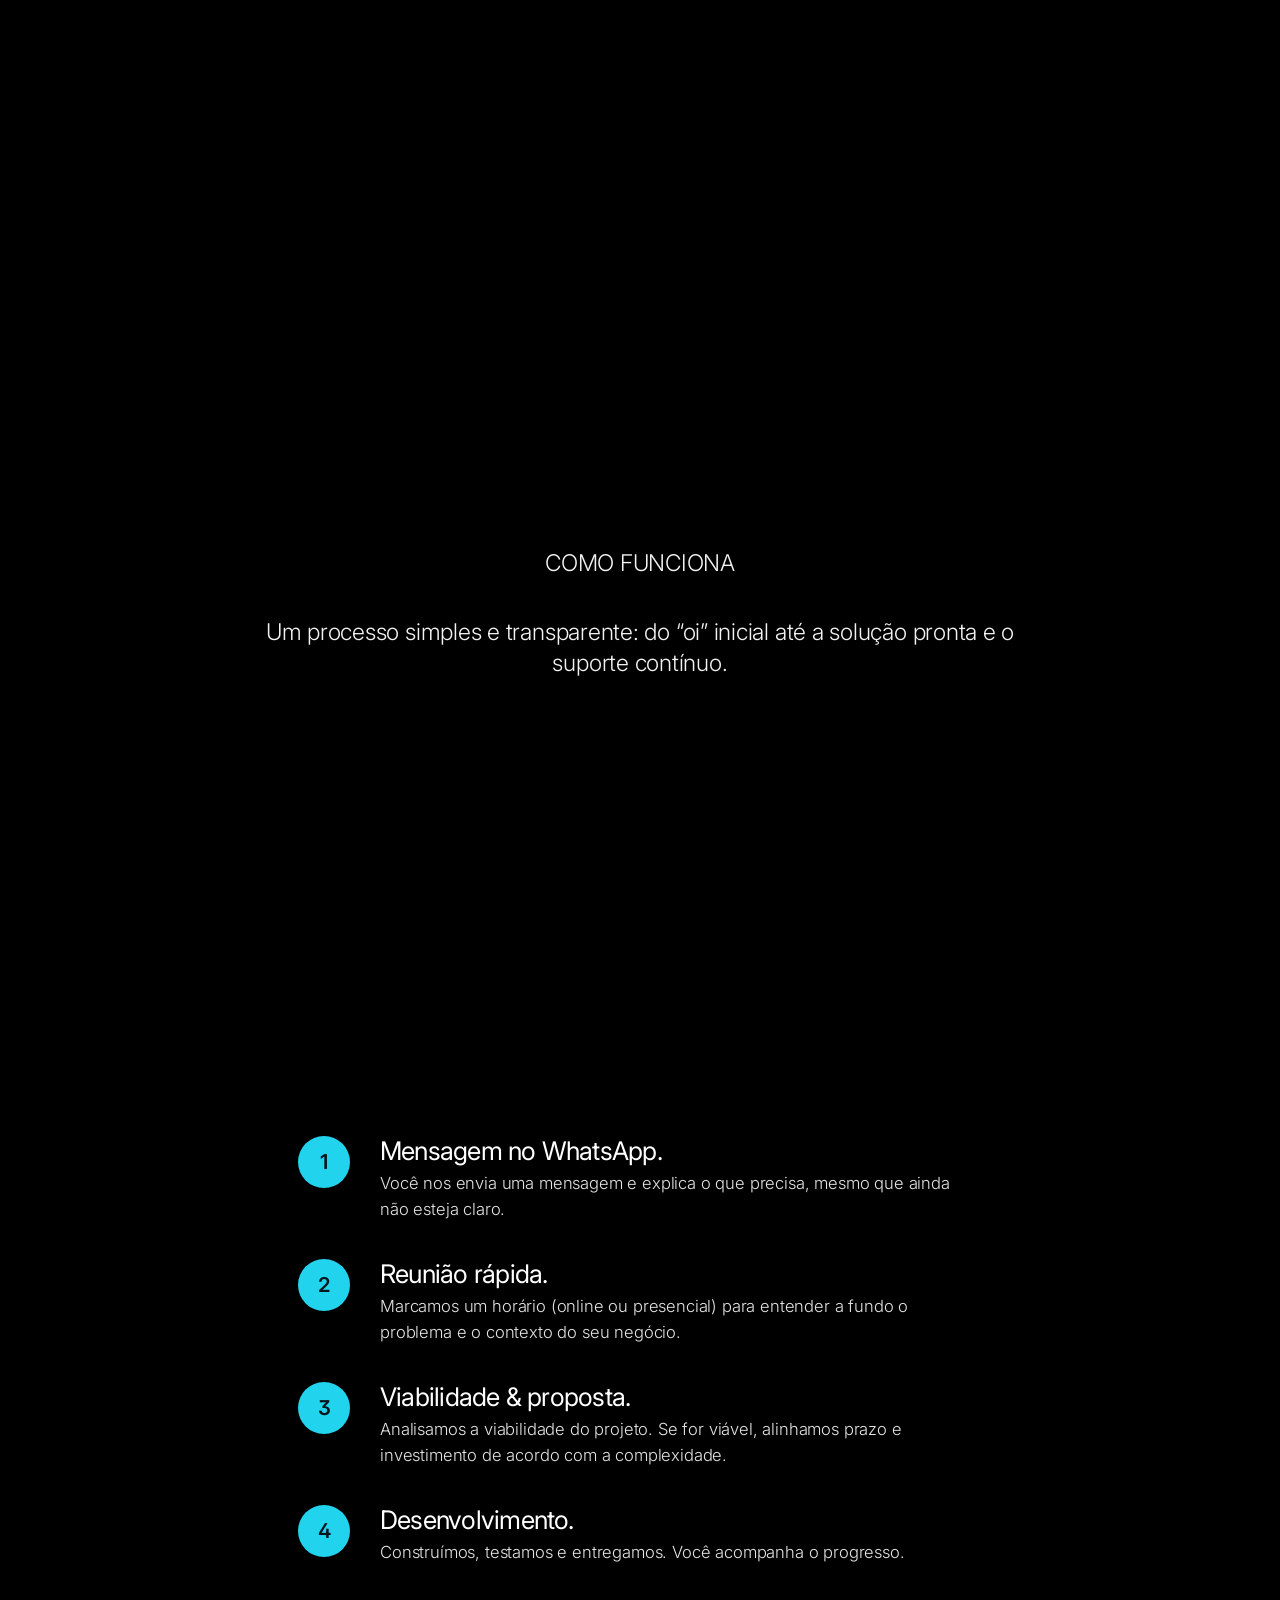
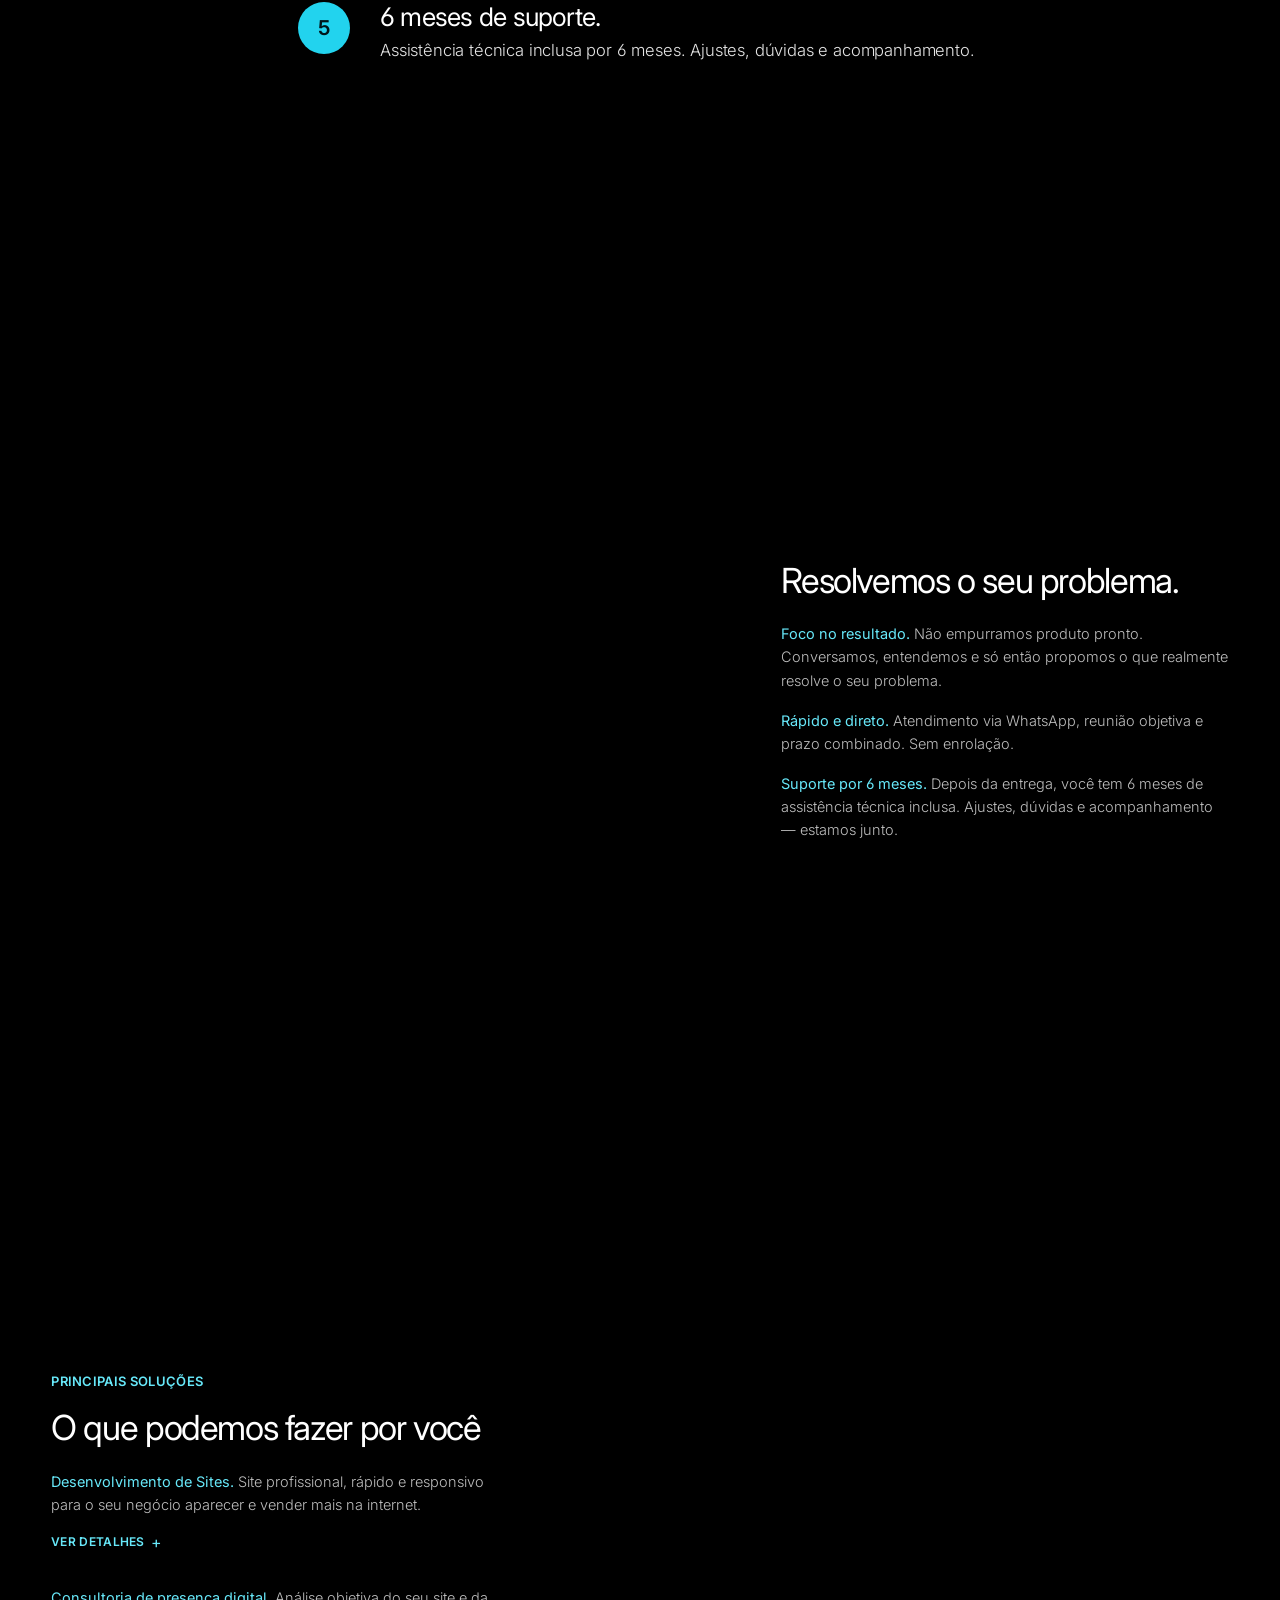
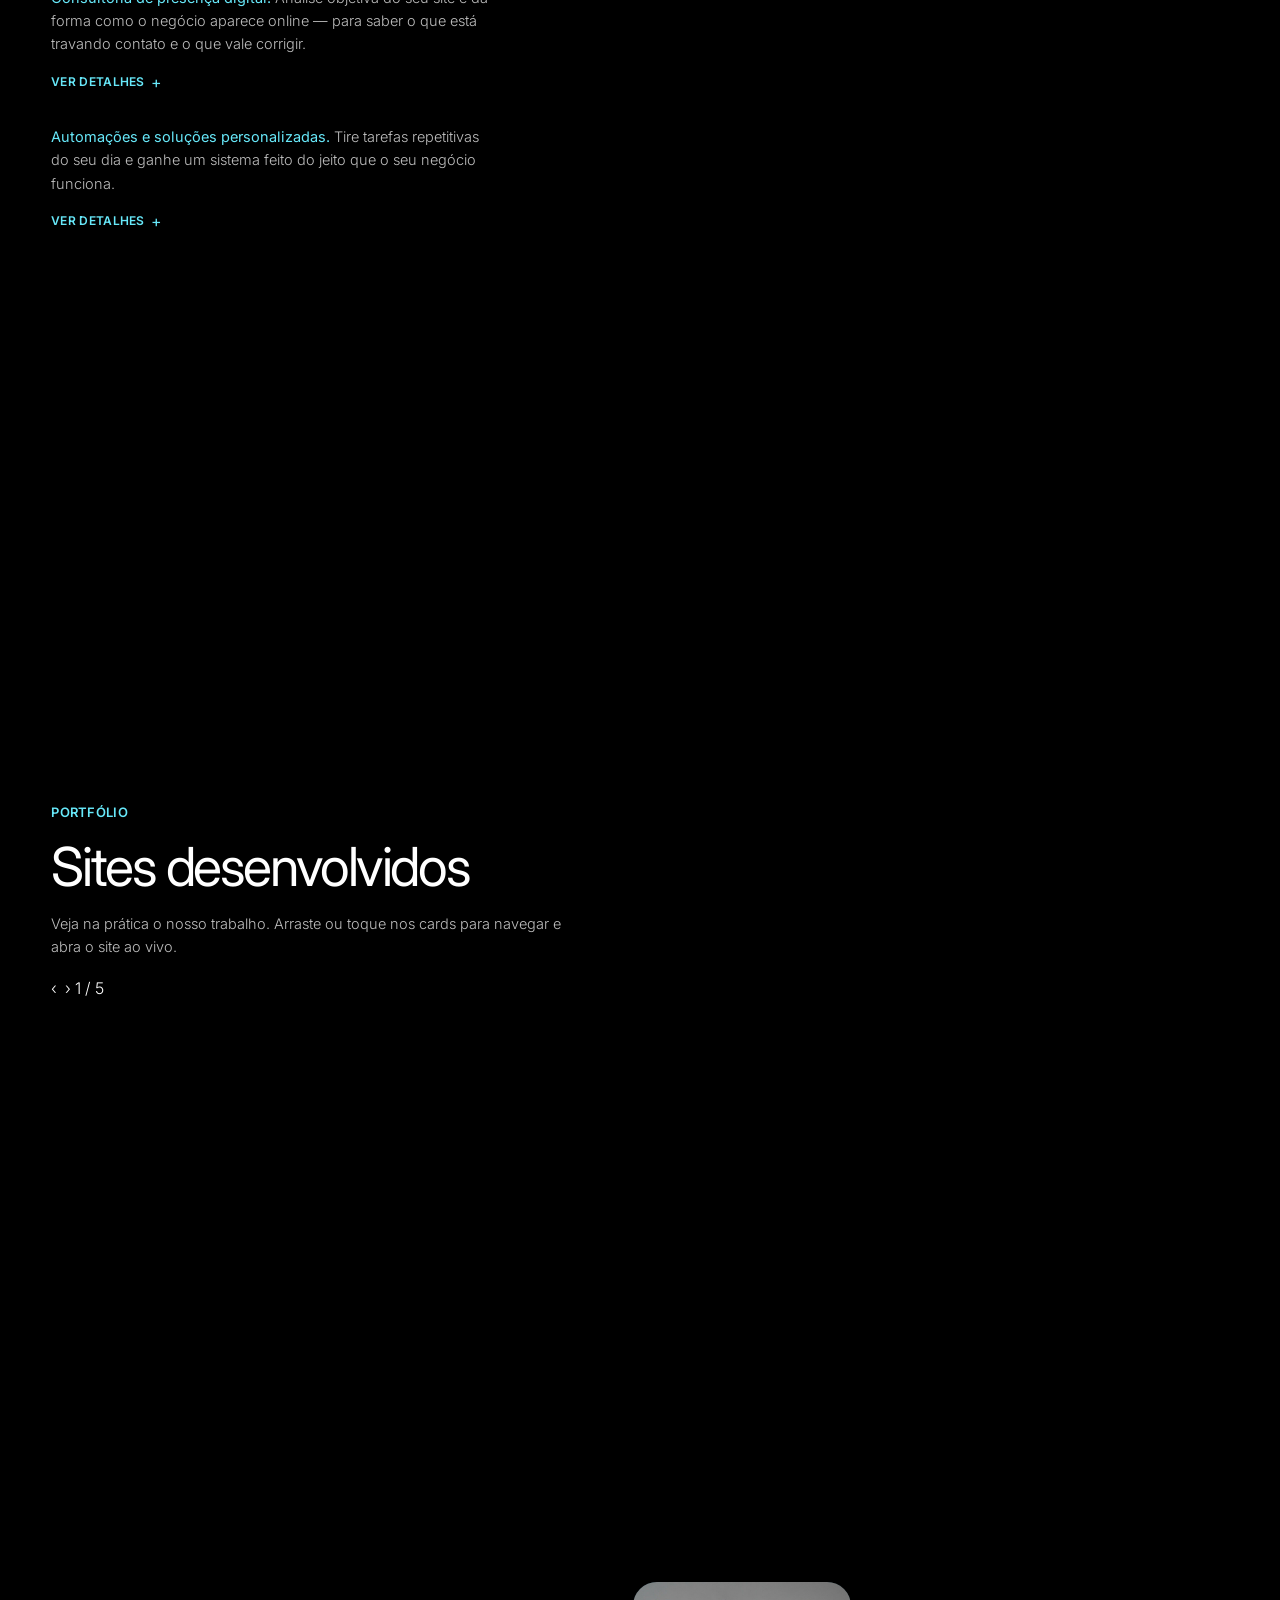
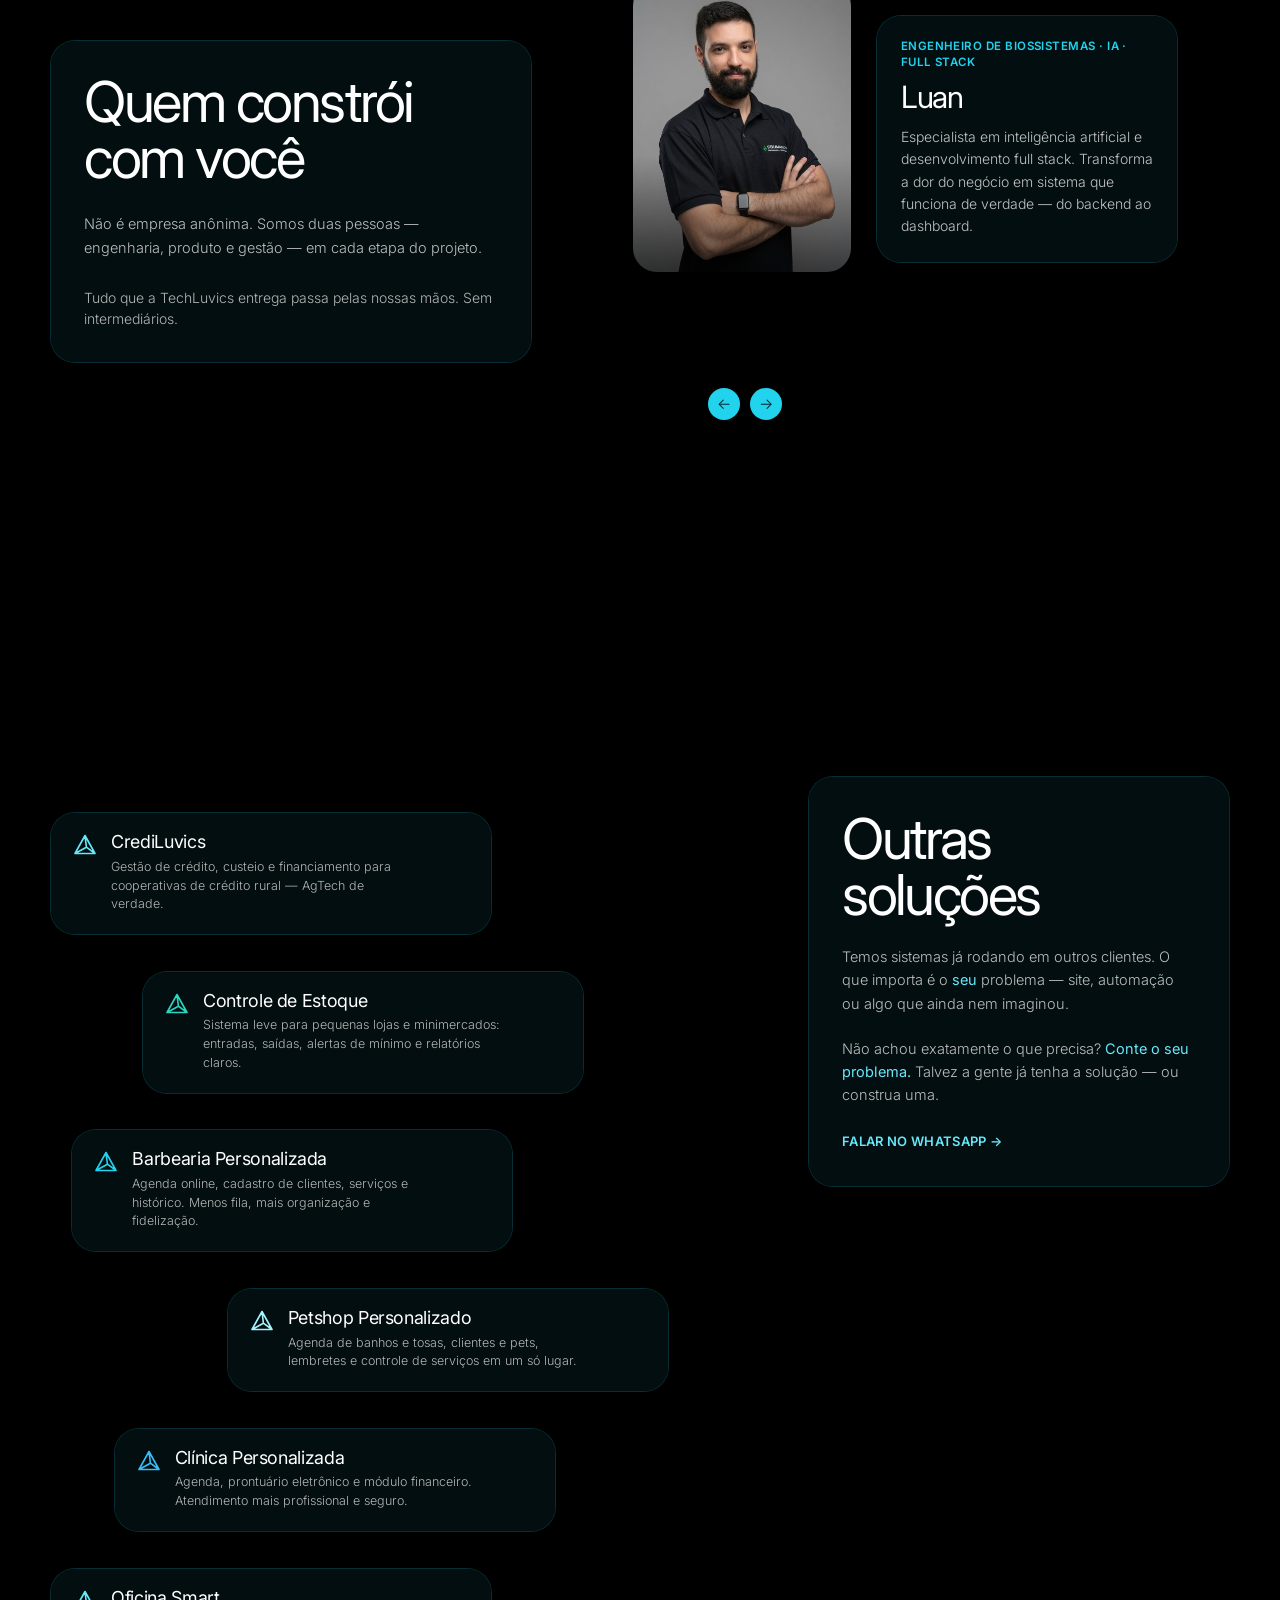
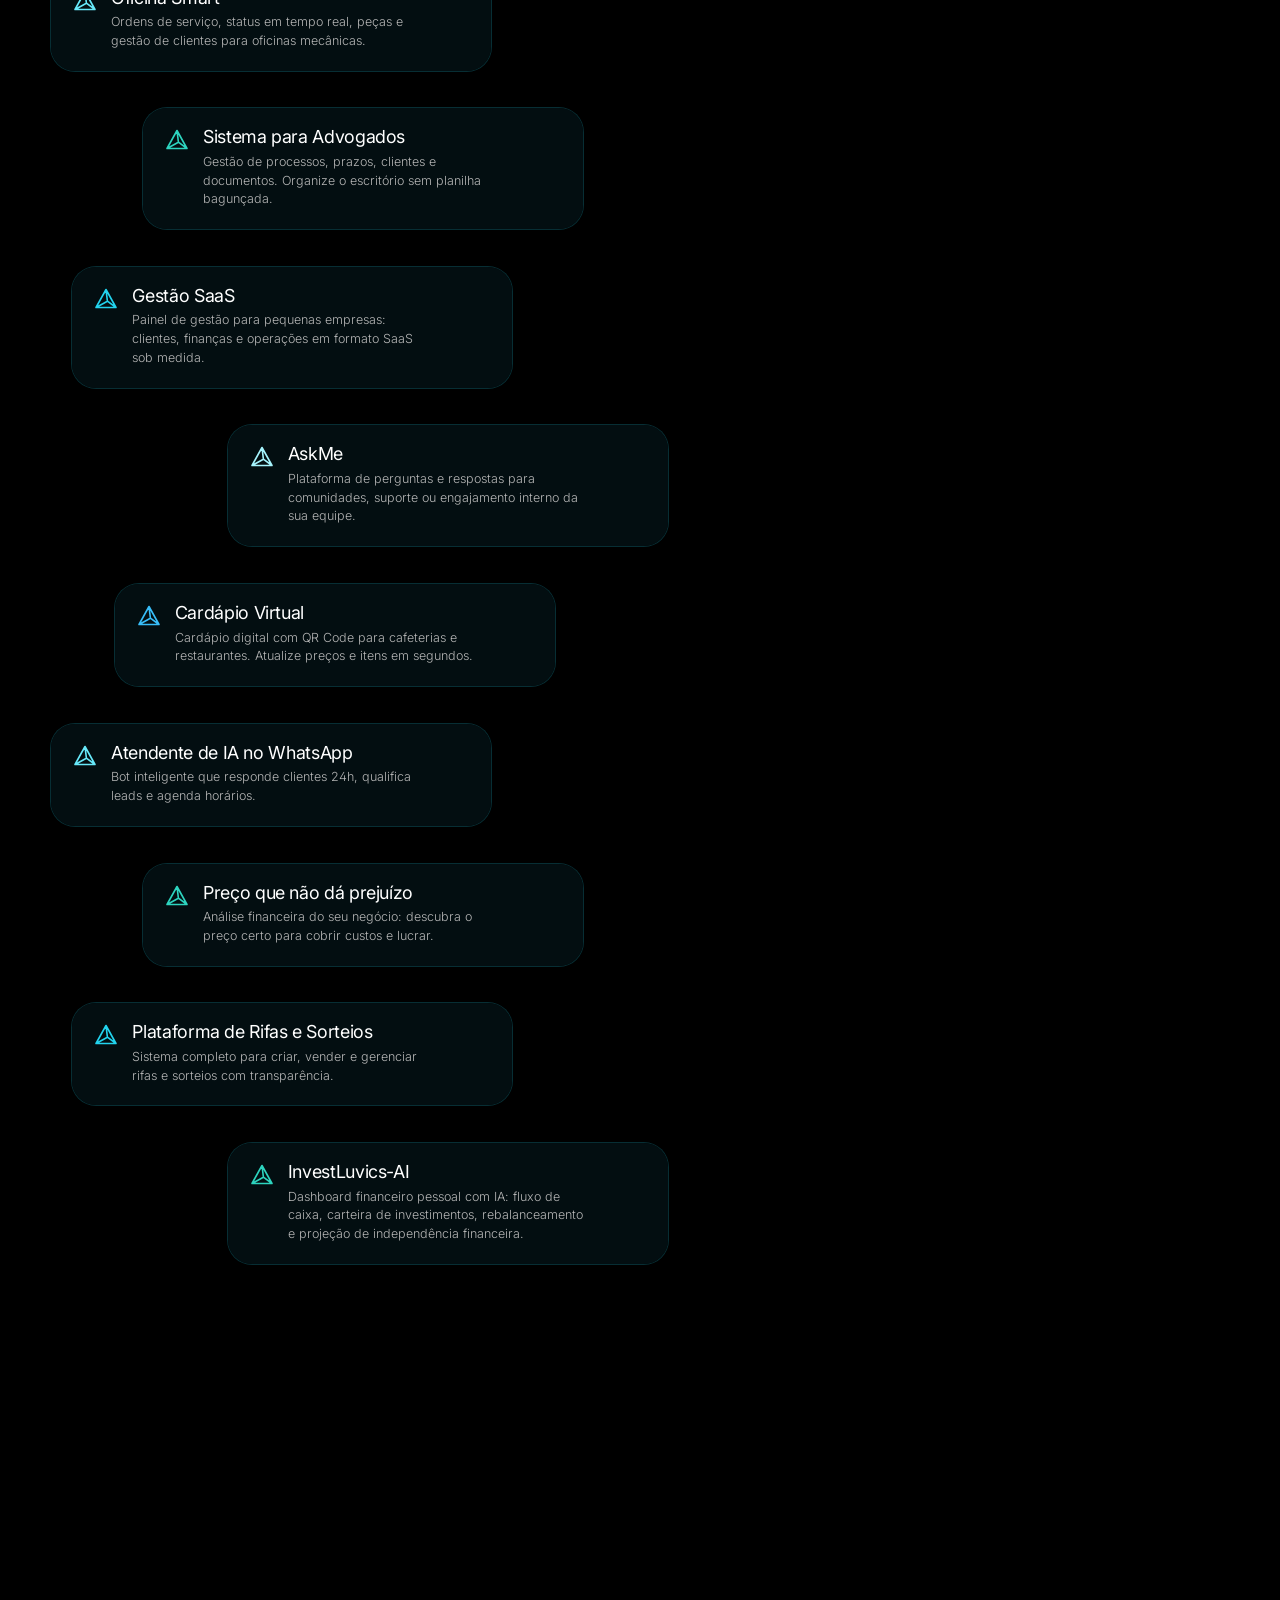
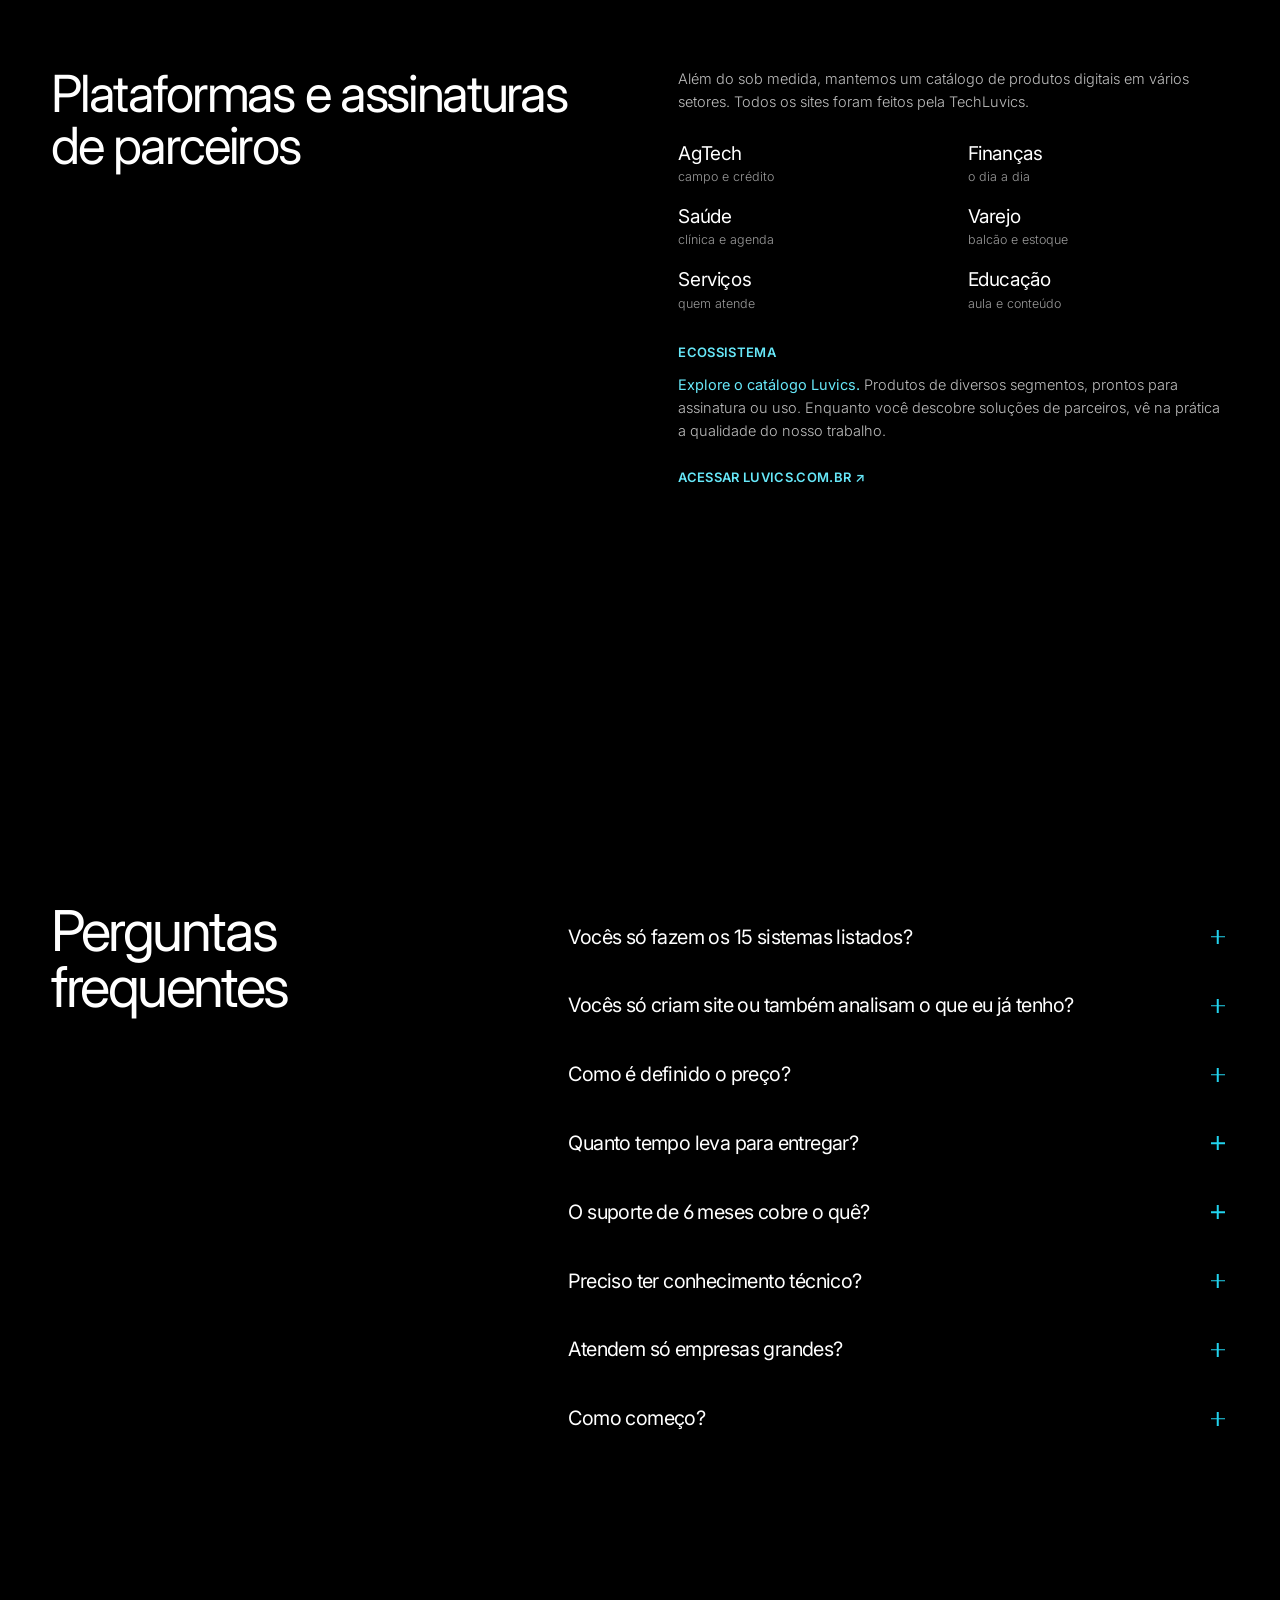
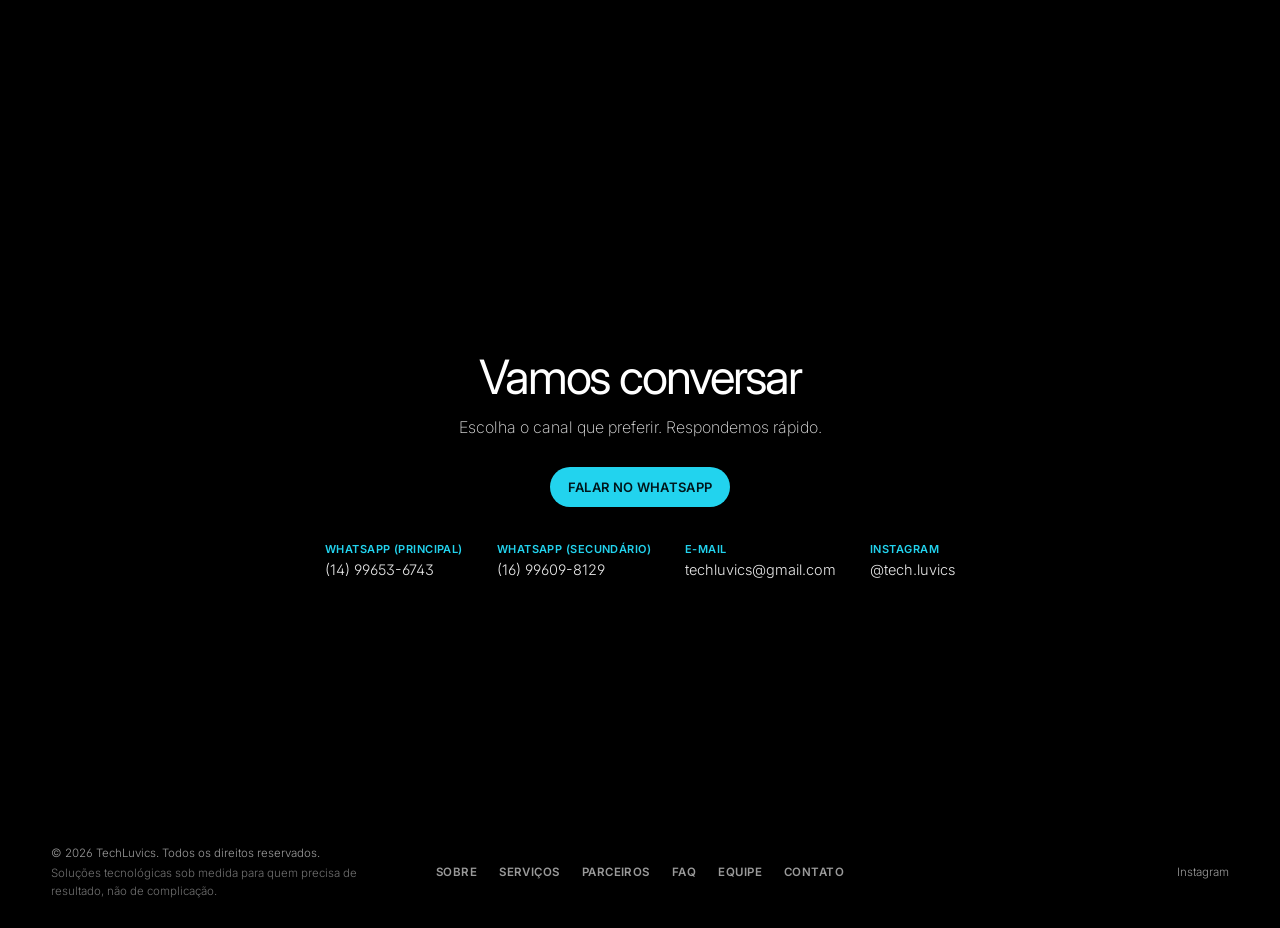
==== commit b7116c39: "Update index.html" ====
--- a/index.html
+++ b/index.html
@@ -244,71 +244,74 @@
       </div>
     </section>
 
-    <!-- Sites desenvolvidos (galeria interativa) -->
+    <!-- Sites desenvolvidos (leque de cartas) -->
     <section class="sec" id="sites" data-stage>
       <div class="wrap">
         <div class="sites-head">
           <p class="label rv">Portfólio</p>
           <h2 class="display rv d1" style="font-size:clamp(36px,4.2vw,68px);letter-spacing:-.045em;line-height:1">Sites desenvolvidos</h2>
-          <p class="body rv d2" style="margin-top:18px;max-width:520px">Veja na prática o nosso trabalho. Passe o mouse (ou deslize) para explorar e clique para abrir o site ao vivo.</p>
-        </div>
-        <div class="sites-rail" id="sitesRail" aria-label="Galeria de sites desenvolvidos">
-          <div class="sites-track">
-          <a class="site" style="--i:1" href="https://pdl.luvics.com.br/" target="_blank" rel="noopener" aria-label="Abrir site Limpeza de Ar Automotivo">
+          <p class="body rv d2" style="margin-top:18px;max-width:520px">Veja na prática o nosso trabalho. Arraste ou toque nos cards para navegar e abra o site ao vivo.</p>
+        </div>
+        <div class="fan" id="sitesFan" role="region" aria-roledescription="carrossel" aria-label="Sites desenvolvidos">
+          <div class="fan-stage" id="fanStage">
+          <a class="site" href="https://luvics.com.br/pack_autoral/" target="_blank" rel="noopener" aria-label="Abrir site Pack Autoral">
+            <div class="shot" data-ini="Pack Autoral"><img src="img/packautoral.png" alt="Site Pack Autoral" loading="lazy" draggable="false" /></div>
+            <span class="site-tag">Pack Autoral</span>
+            <div class="site-over" hidden>
+              <span class="site-kind">Landing page</span>
+              <h3>Pack Autoral</h3>
+              <p>Página de apresentação e divulgação do Pack Autoral, pensada para gerar contato.</p>
+              <span class="site-dom">luvics.com.br/pack_autoral</span>
+            </div>
+          </a>
+          <a class="site" href="https://pdl.luvics.com.br/" target="_blank" rel="noopener" aria-label="Abrir site Limpeza de Ar Automotivo">
             <div class="shot" data-ini="Limpeza de Ar Automotivo"><img src="img/paulo.png" alt="Site Limpeza de Ar Automotivo" loading="lazy" draggable="false" /></div>
             <span class="site-tag">Limpeza de Ar Automotivo</span>
-            <div class="site-over">
+            <div class="site-over" hidden>
               <span class="site-kind">Landing page</span>
               <h3>Limpeza de Ar Automotivo</h3>
               <p>Site de divulgação do serviço de limpeza de ar automotivo, com chamada direta para o WhatsApp.</p>
-              <div class="site-row"><span class="site-dom">pdl.luvics.com.br/</span><span class="site-cta">Abrir site ↗</span></div>
+              <span class="site-dom">pdl.luvics.com.br</span>
             </div>
           </a>
-           <a class="site is-active" style="--i:0" href="https://luvics.com.br/pack_autoral/" target="_blank" rel="noopener" aria-label="Abrir site Pack Autoral">
-            <div class="shot" data-ini="Pack Autoral"><img src="img/packautoral.png" alt="Site Pack Autoral" loading="lazy" draggable="false" /></div>
-            <span class="site-tag">Pack Autoral</span>
-            <div class="site-over">
-              <span class="site-kind">Landing page</span>
-              <h3>Pack Autoral</h3>
-              <p>Página de apresentação e divulgação do Pack Autoral, pensada para gerar contato.</p>
-              <div class="site-row"><span class="site-dom">luvics.com.br/pack_autoral</span><span class="site-cta">Abrir site ↗</span></div>
-            </div>
-          </a>
-          <a class="site" style="--i:2" href="https://luvics.com.br/" target="_blank" rel="noopener" aria-label="Abrir site Luvics Demonstrações">
+          <a class="site" href="https://luvics.com.br/" target="_blank" rel="noopener" aria-label="Abrir site Luvics Demonstrações">
             <div class="shot" data-ini="Luvics Demonstrações"><img src="img/luvi.png" alt="Site Luvics" loading="lazy" draggable="false" /></div>
             <span class="site-tag">Luvics Demonstrações</span>
-            <div class="site-over">
+            <div class="site-over" hidden>
               <span class="site-kind">Catálogo</span>
               <h3>Luvics Demonstrações</h3>
               <p>Catálogo com demonstrações dos produtos digitais e sistemas da Luvics.</p>
-              <div class="site-row"><span class="site-dom">luvics.com.br</span><span class="site-cta">Abrir site ↗</span></div>
+              <span class="site-dom">luvics.com.br</span>
             </div>
           </a>
-          <a class="site" style="--i:3" href="https://precify.luanfari.workers.dev/" target="_blank" rel="noopener" aria-label="Abrir site Precify">
+          <a class="site" href="https://precify.luanfari.workers.dev/" target="_blank" rel="noopener" aria-label="Abrir site Precify">
             <div class="shot" data-ini="Precify"><img src="img/precify.png" alt="Site Precify" loading="lazy" draggable="false" /></div>
             <span class="site-tag">Precify</span>
-            <div class="site-over">
+            <div class="site-over" hidden>
               <span class="site-kind">Ferramenta web</span>
               <h3>Precify</h3>
               <p>Ferramenta para descobrir o preço certo e não ter prejuízo.</p>
-              <div class="site-row"><span class="site-dom">precify.luanfari.workers.dev</span><span class="site-cta">Abrir site ↗</span></div>
+              <span class="site-dom">precify.luanfari.workers.dev</span>
             </div>
           </a>
-          <a class="site" style="--i:4" href="https://cafune.luvics.com.br/" target="_blank" rel="noopener" aria-label="Abrir site Cafuné Pet">
+          <a class="site" href="https://cafune.luvics.com.br/" target="_blank" rel="noopener" aria-label="Abrir site Cafuné Pet">
             <div class="shot" data-ini="Cafuné Pet"><img src="img/cafune.png" alt="Site Cafuné Pet" loading="lazy" draggable="false" /></div>
             <span class="site-tag">Cafuné Pet</span>
-            <div class="site-over">
+            <div class="site-over" hidden>
               <span class="site-kind">Site institucional</span>
               <h3>Cafuné Pet</h3>
               <p>Site institucional para pet shop, com serviços e contato rápido.</p>
-              <div class="site-row"><span class="site-dom">cafune.luvics.com.br</span><span class="site-cta">Abrir site ↗</span></div>
+              <span class="site-dom">cafune.luvics.com.br</span>
             </div>
           </a>
           </div>
-        </div>
-        <div class="sites-ctrl">
-          <div class="sites-dots" id="sitesDots"><button type="button" class="sites-dot on" aria-label="Ver Pack Autoral"></button><button type="button" class="sites-dot" aria-label="Ver Limpeza de Ar Automotivo"></button><button type="button" class="sites-dot" aria-label="Ver Luvics Demonstrações"></button><button type="button" class="sites-dot" aria-label="Ver Precify"></button><button type="button" class="sites-dot" aria-label="Ver Cafuné Pet"></button></div>
-          <span class="sites-hint" aria-hidden="true">arraste ↔</span>
+          <div class="fan-info" id="fanInfo" aria-live="polite"></div>
+          <div class="fan-ctrl">
+            <button type="button" class="fan-btn" id="fanPrev" aria-label="Site anterior">‹</button>
+            <button type="button" class="fan-btn fan-play" id="fanPlay" aria-label="Pausar troca automática" aria-pressed="true"><i></i></button>
+            <button type="button" class="fan-btn" id="fanNext" aria-label="Próximo site">›</button>
+            <span class="fan-count" id="fanCount" aria-hidden="true">1 / 5</span>
+          </div>
         </div>
       </div>
     </section>
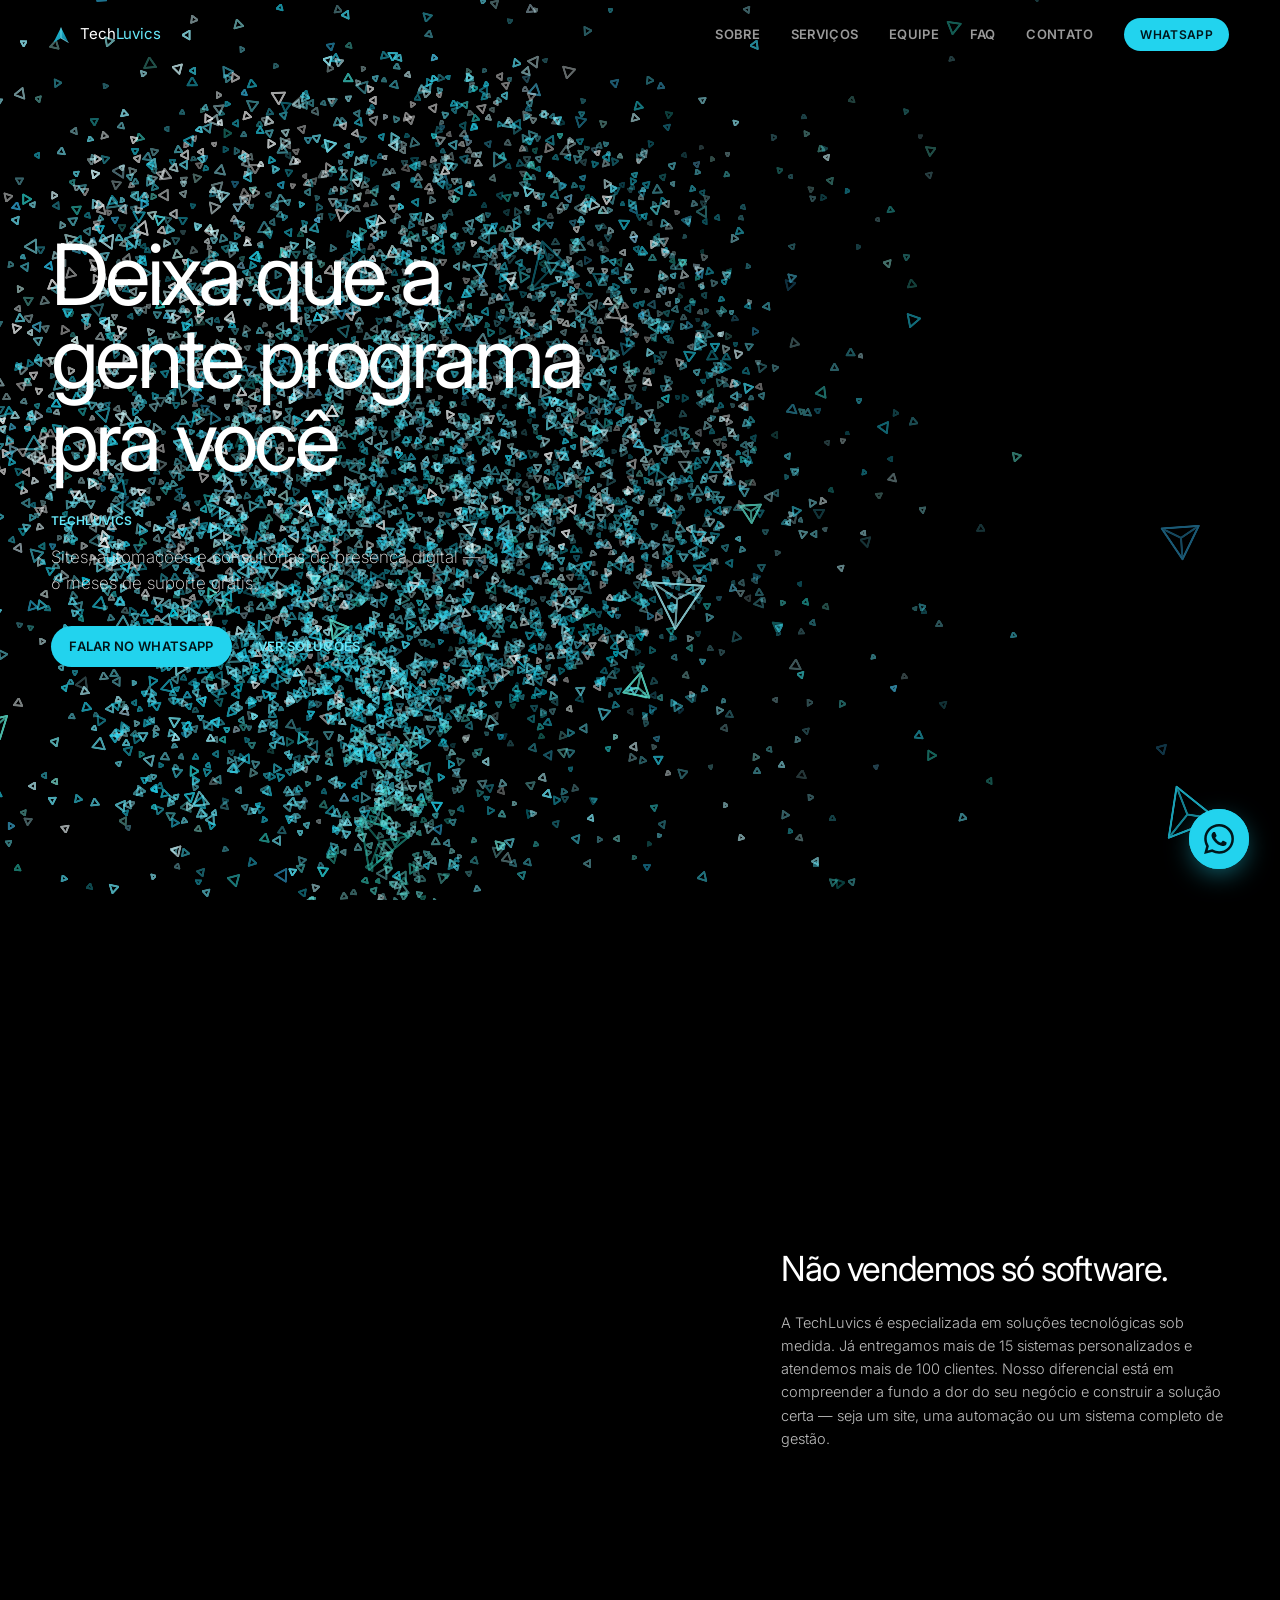
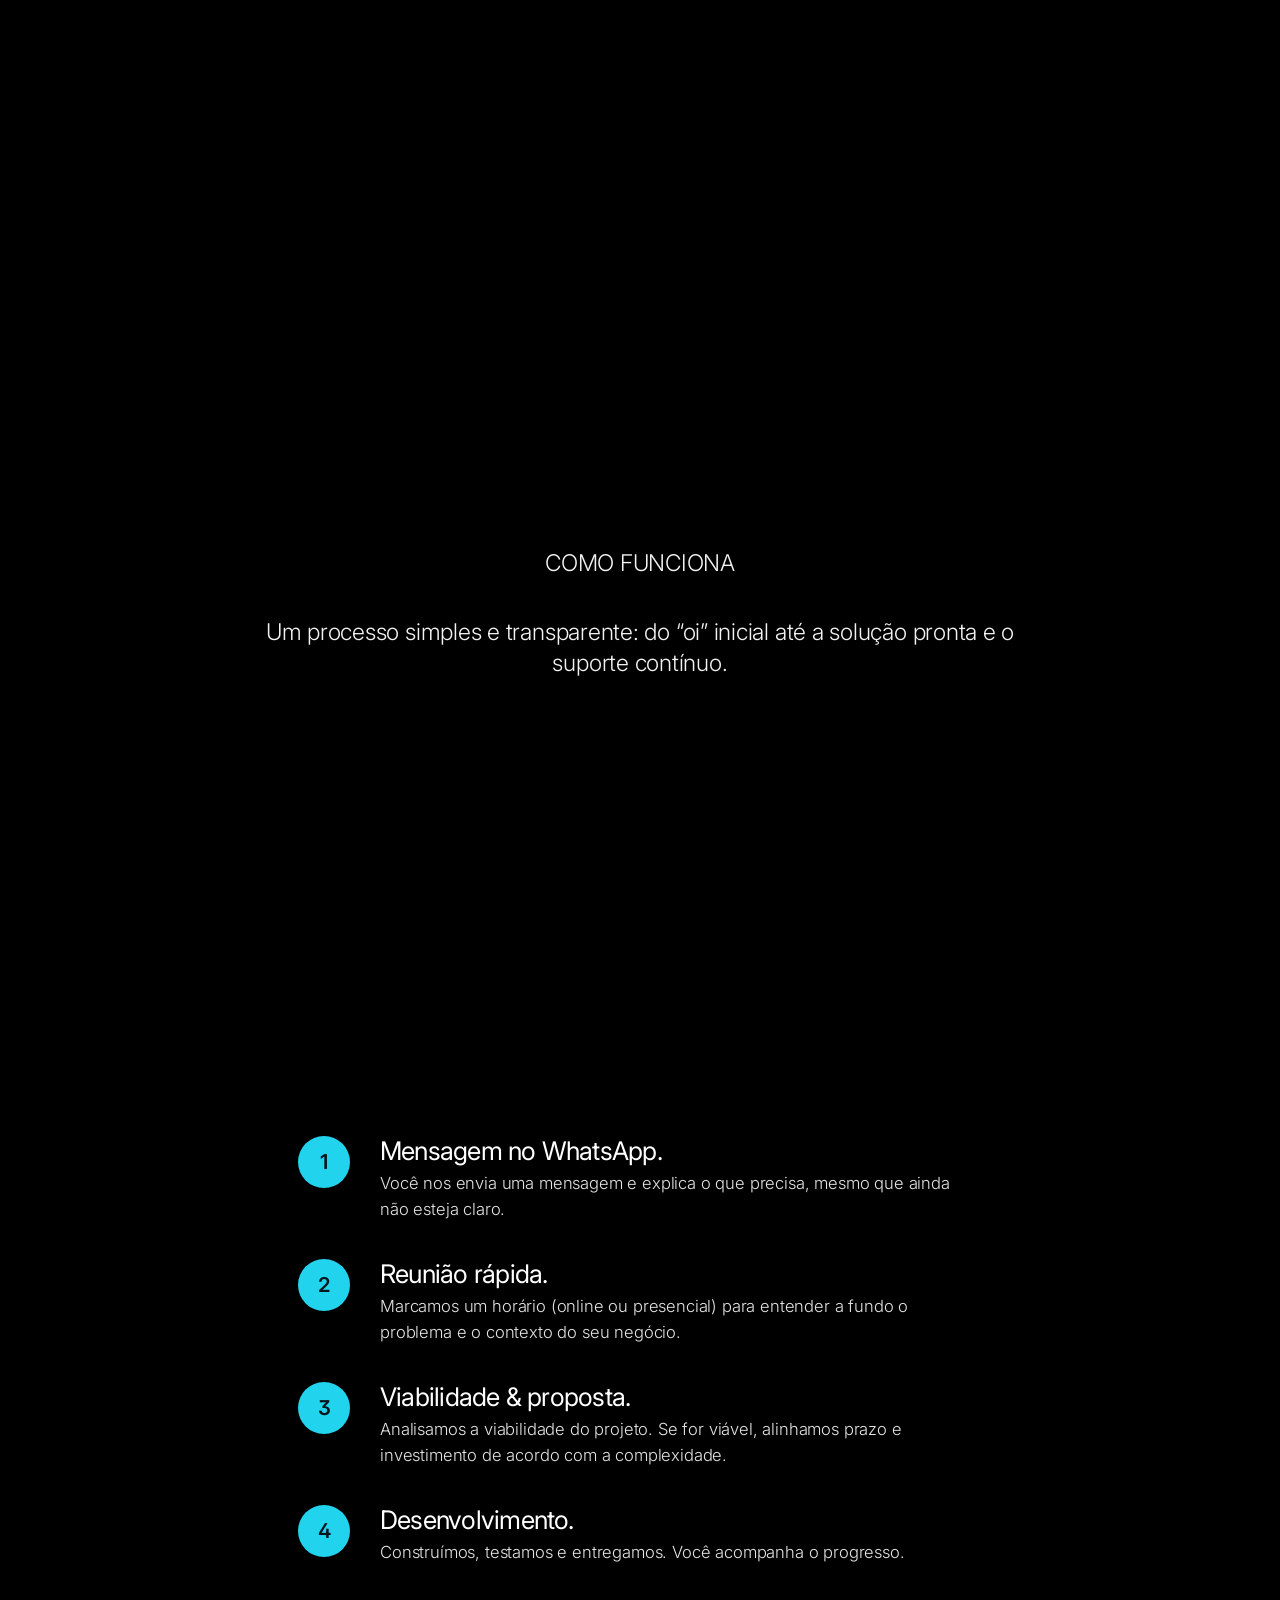
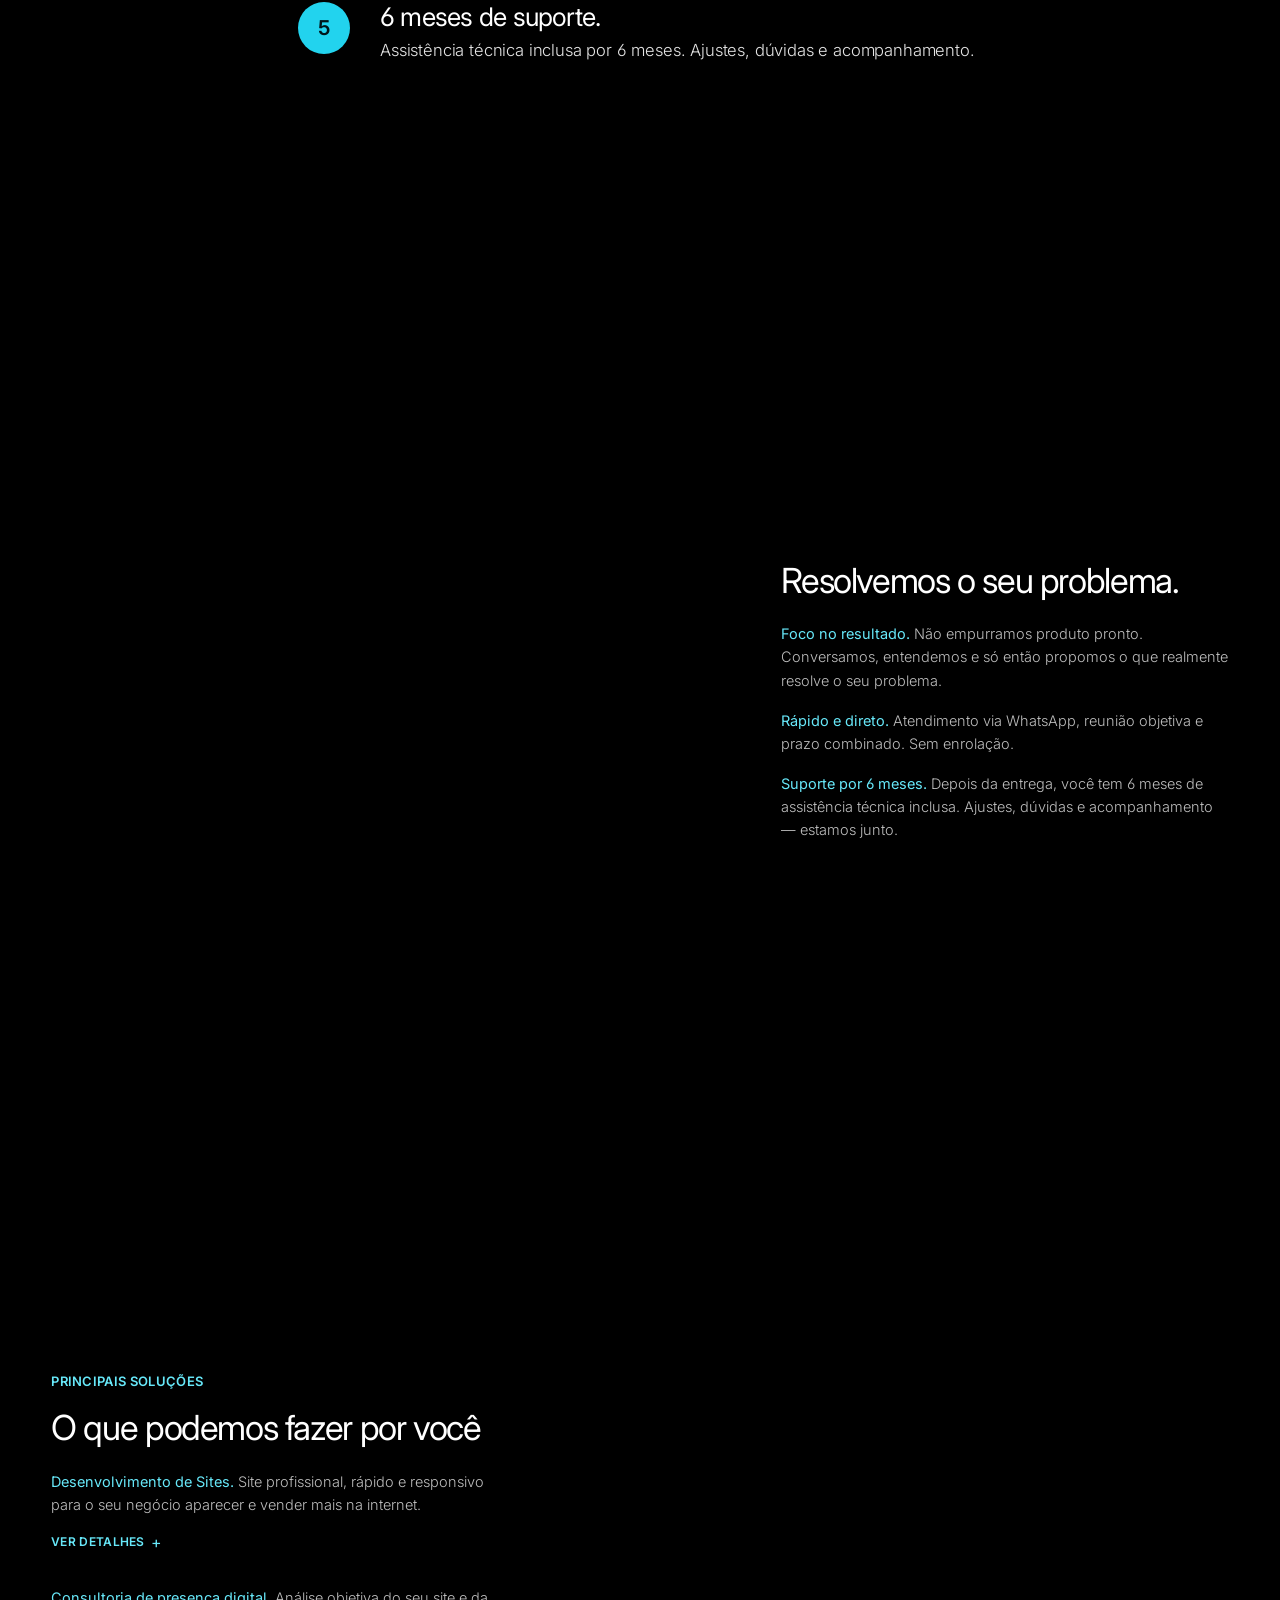
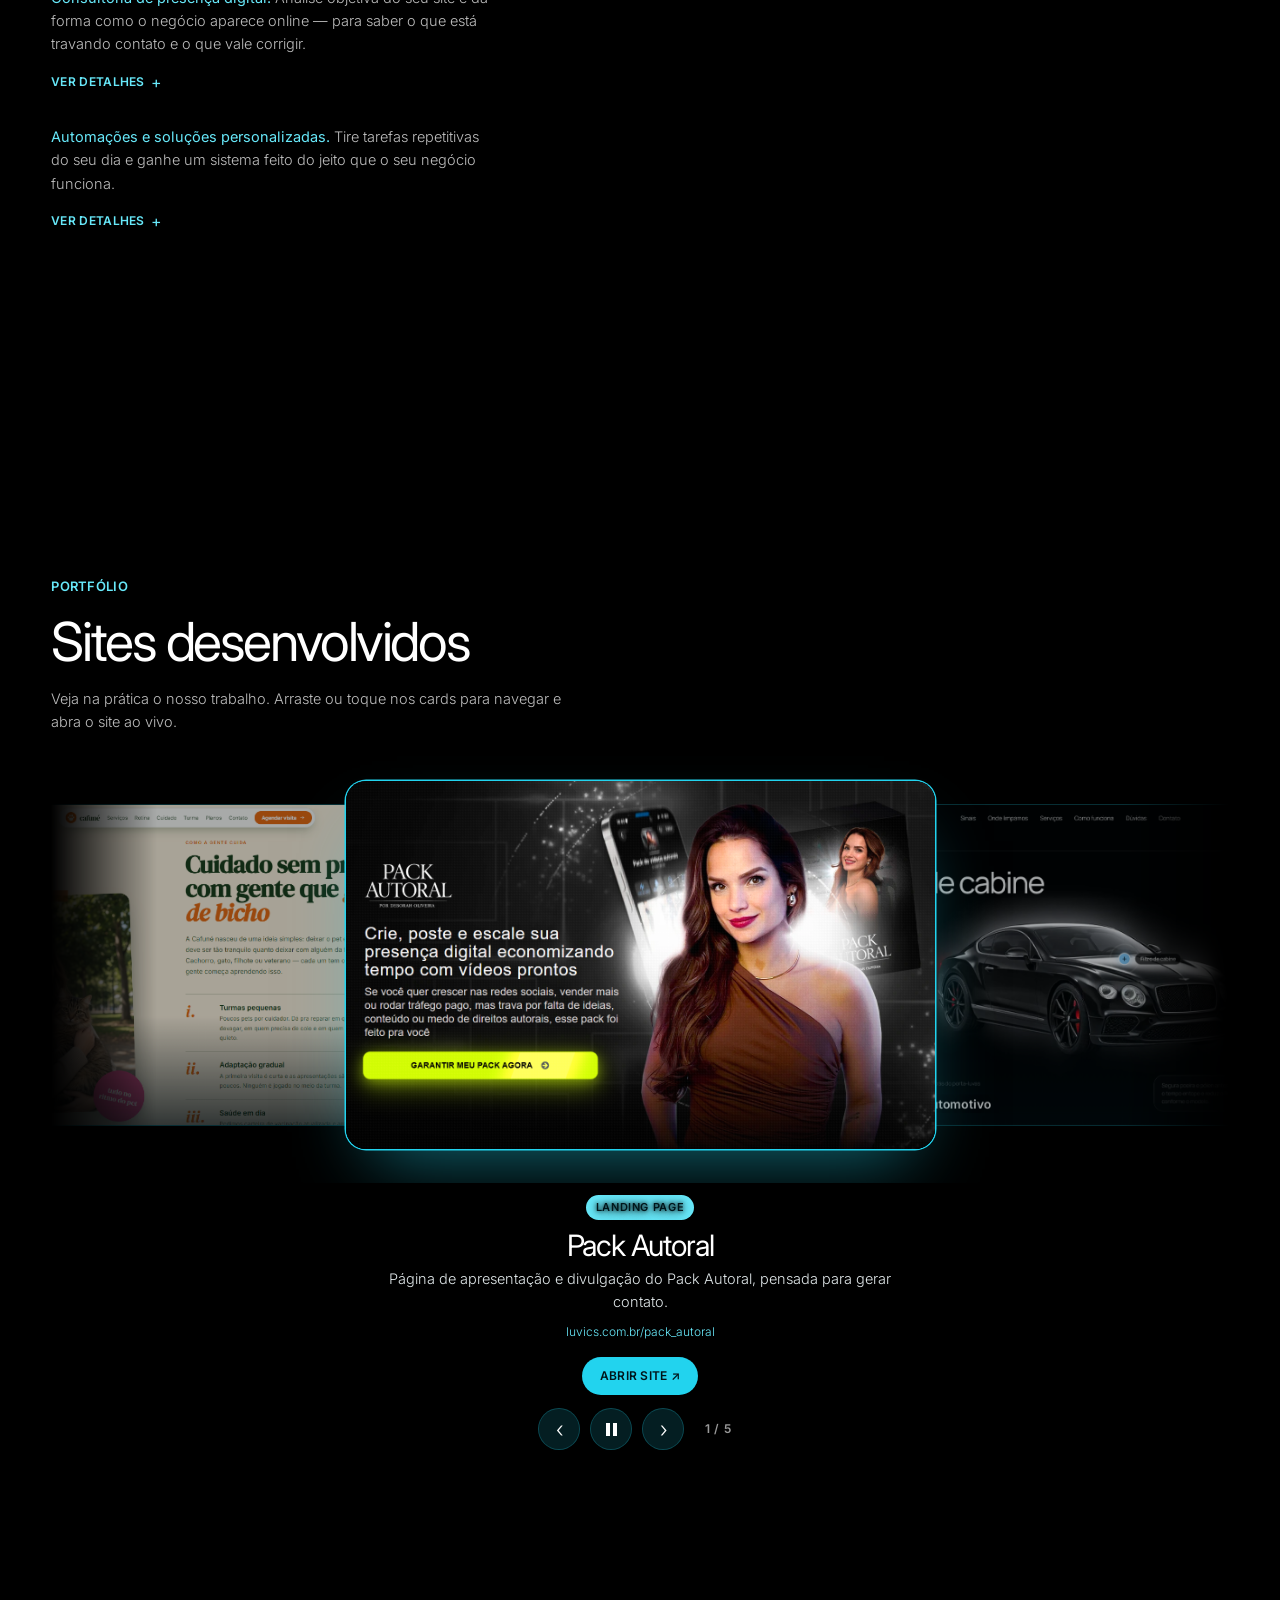
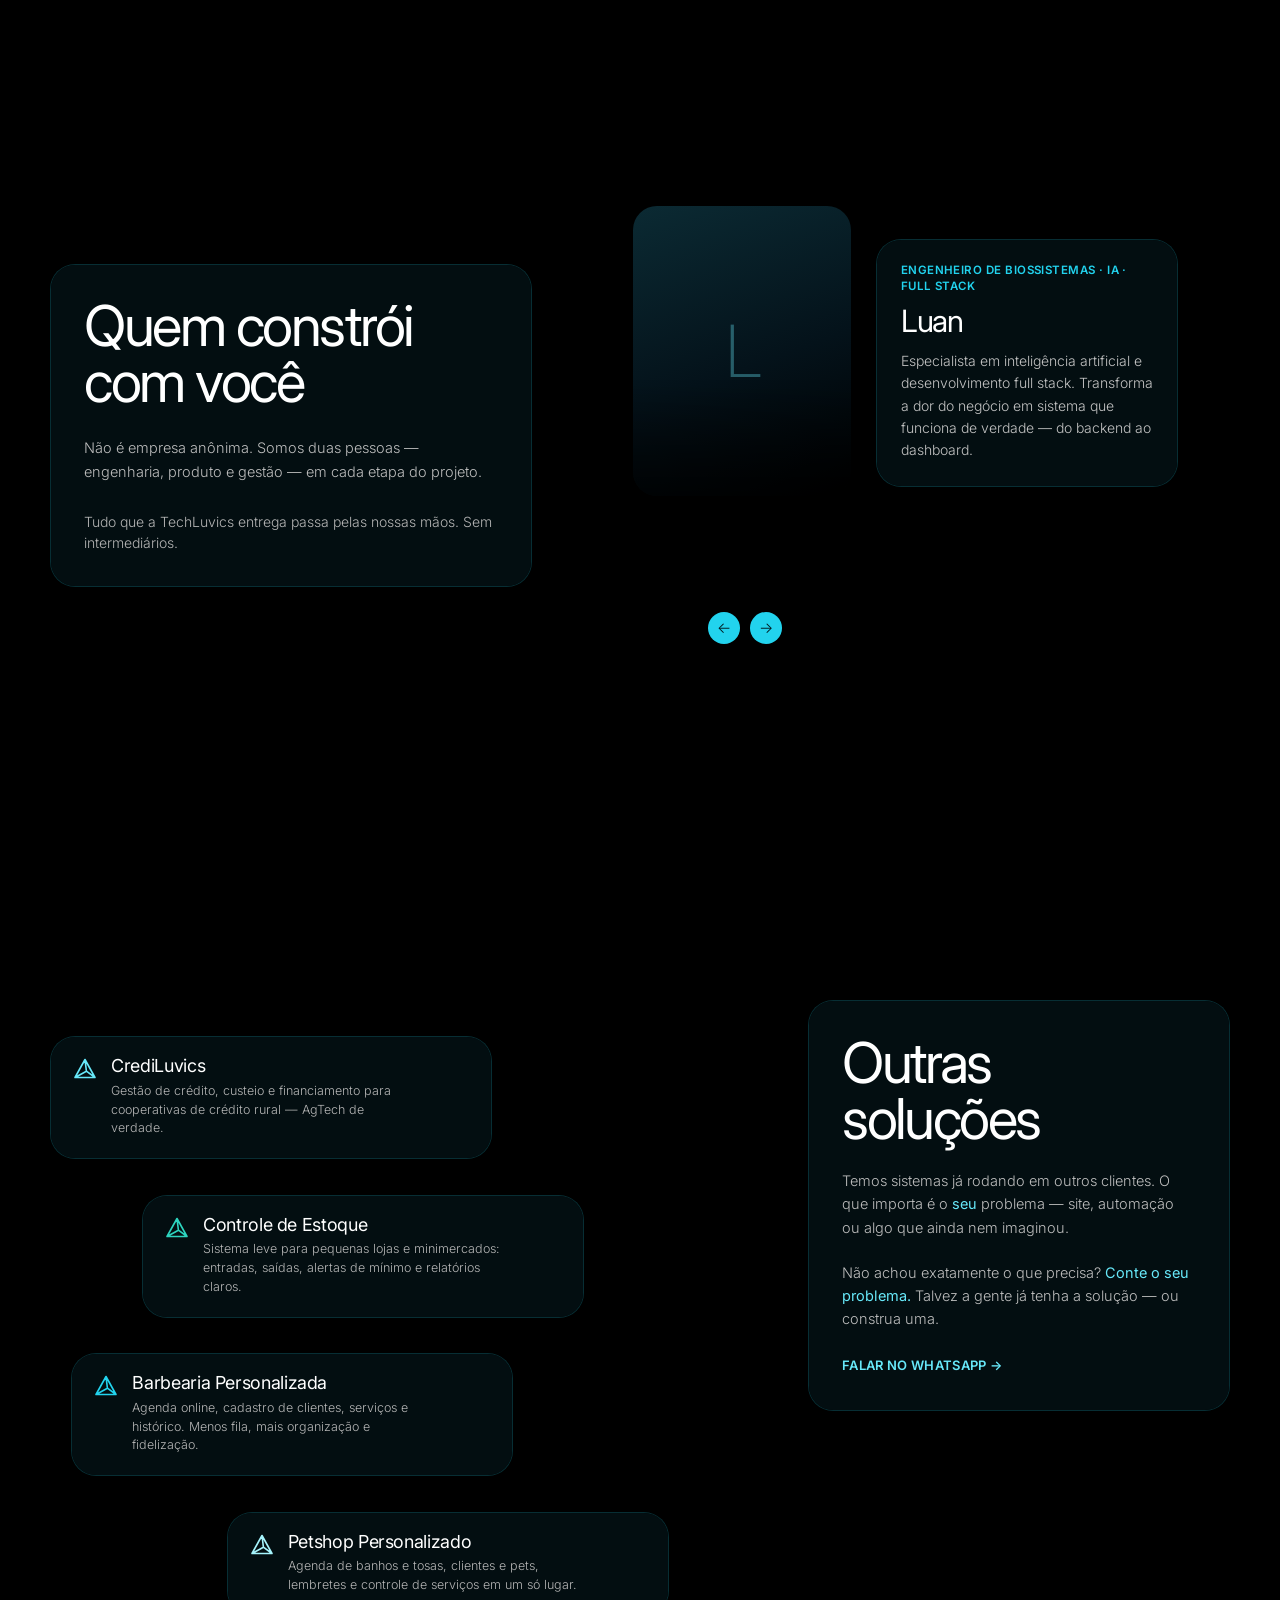
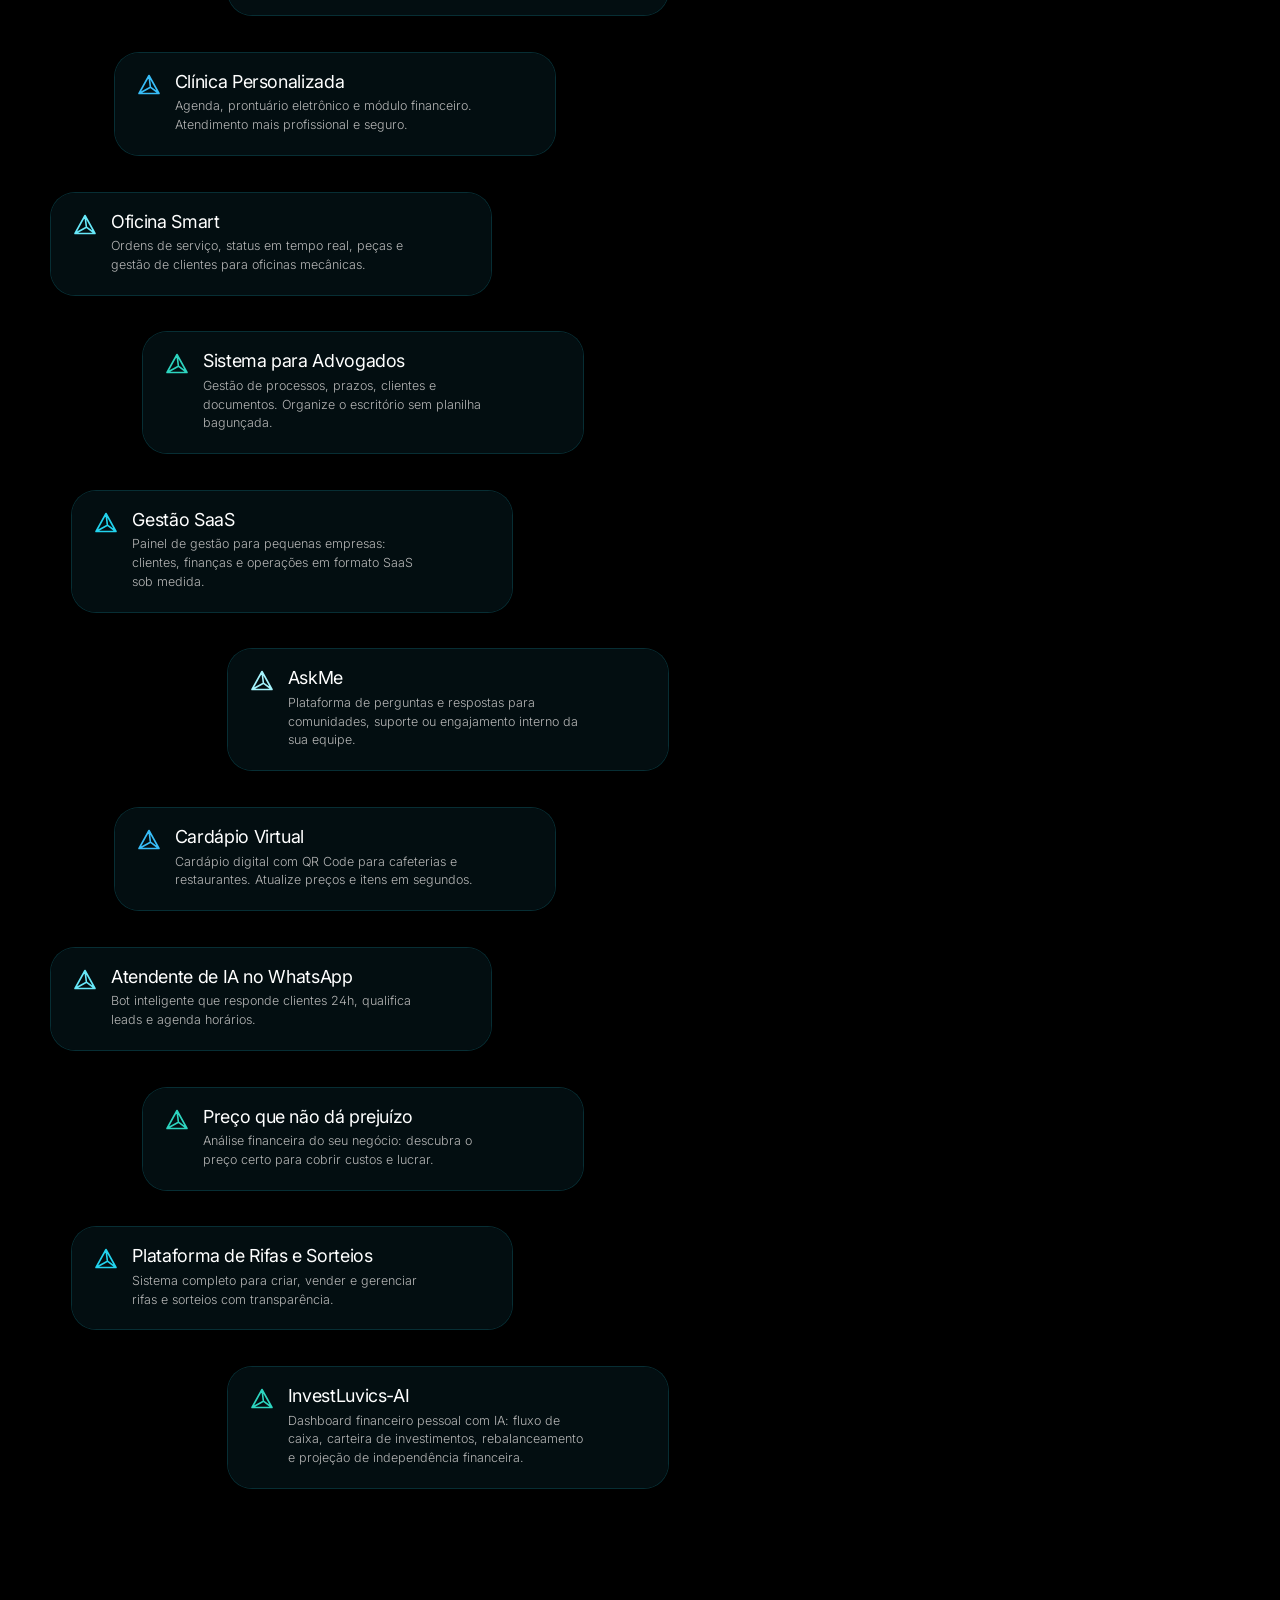
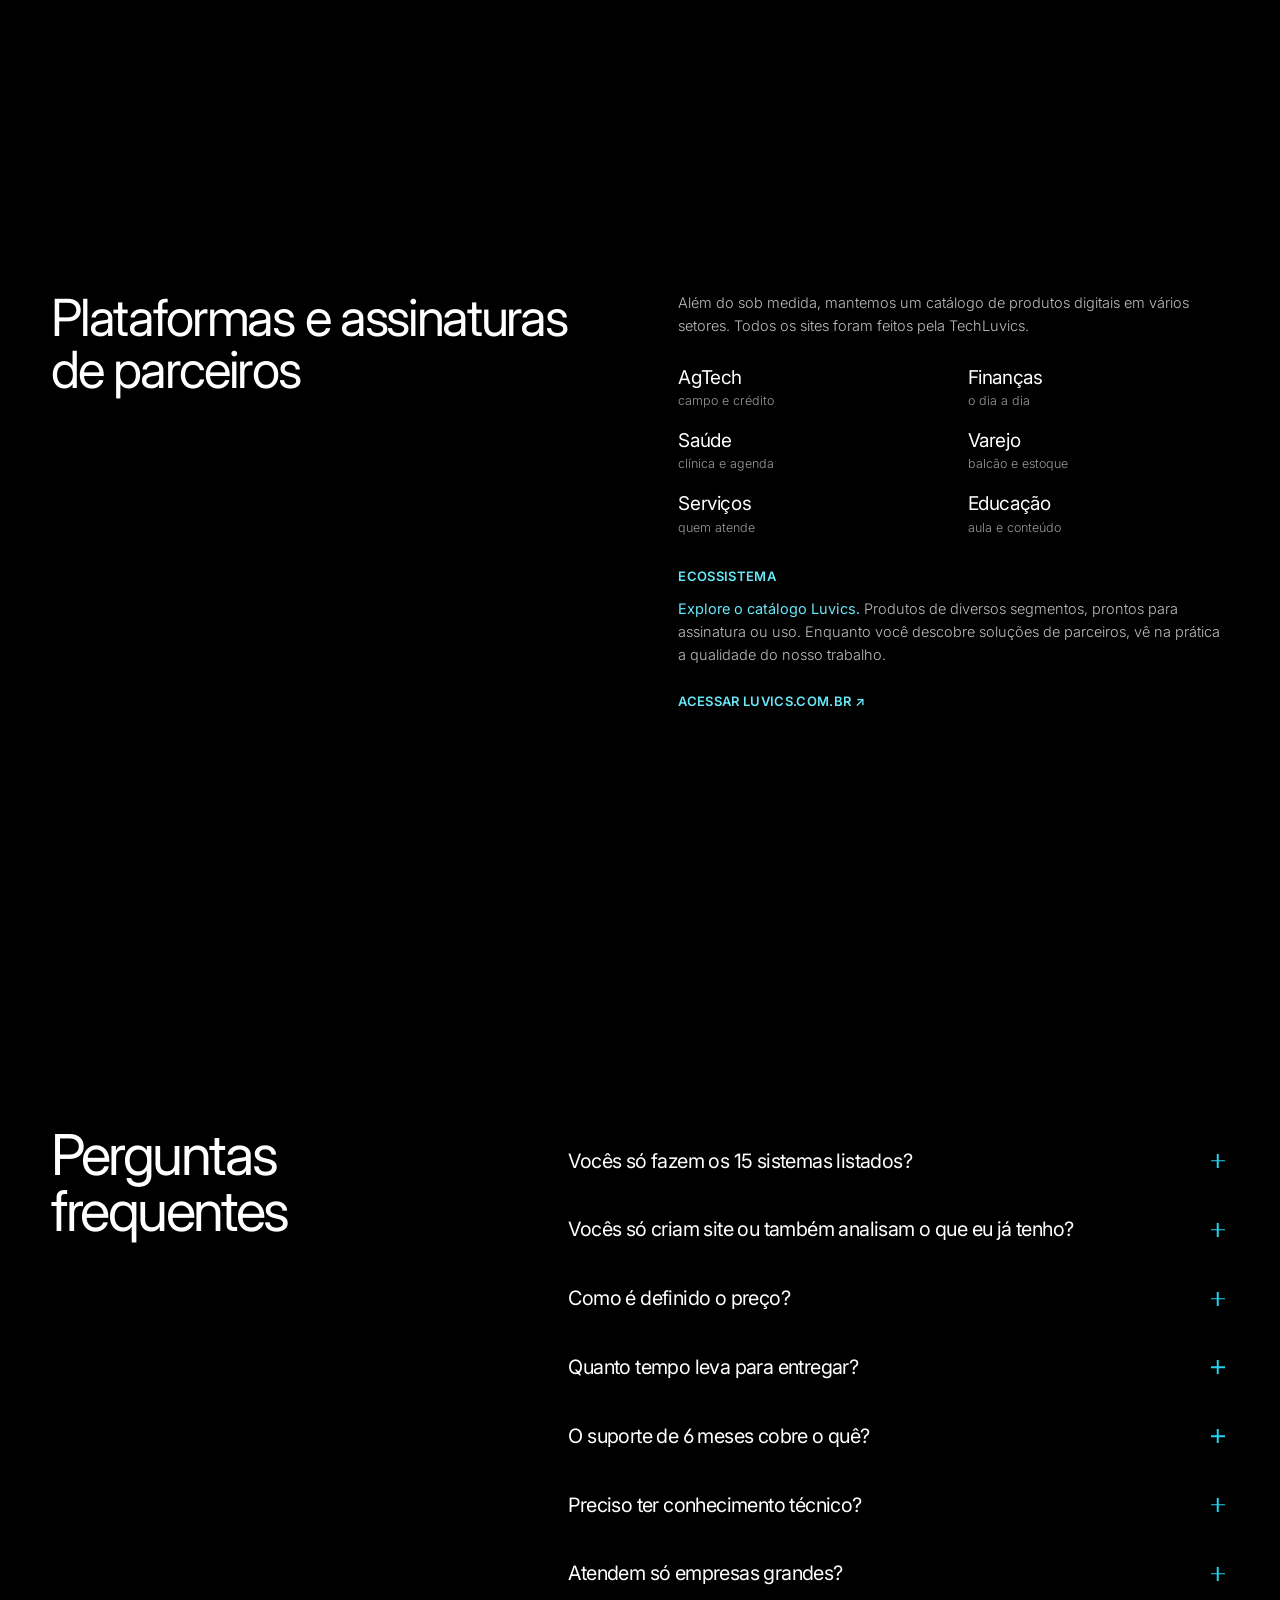
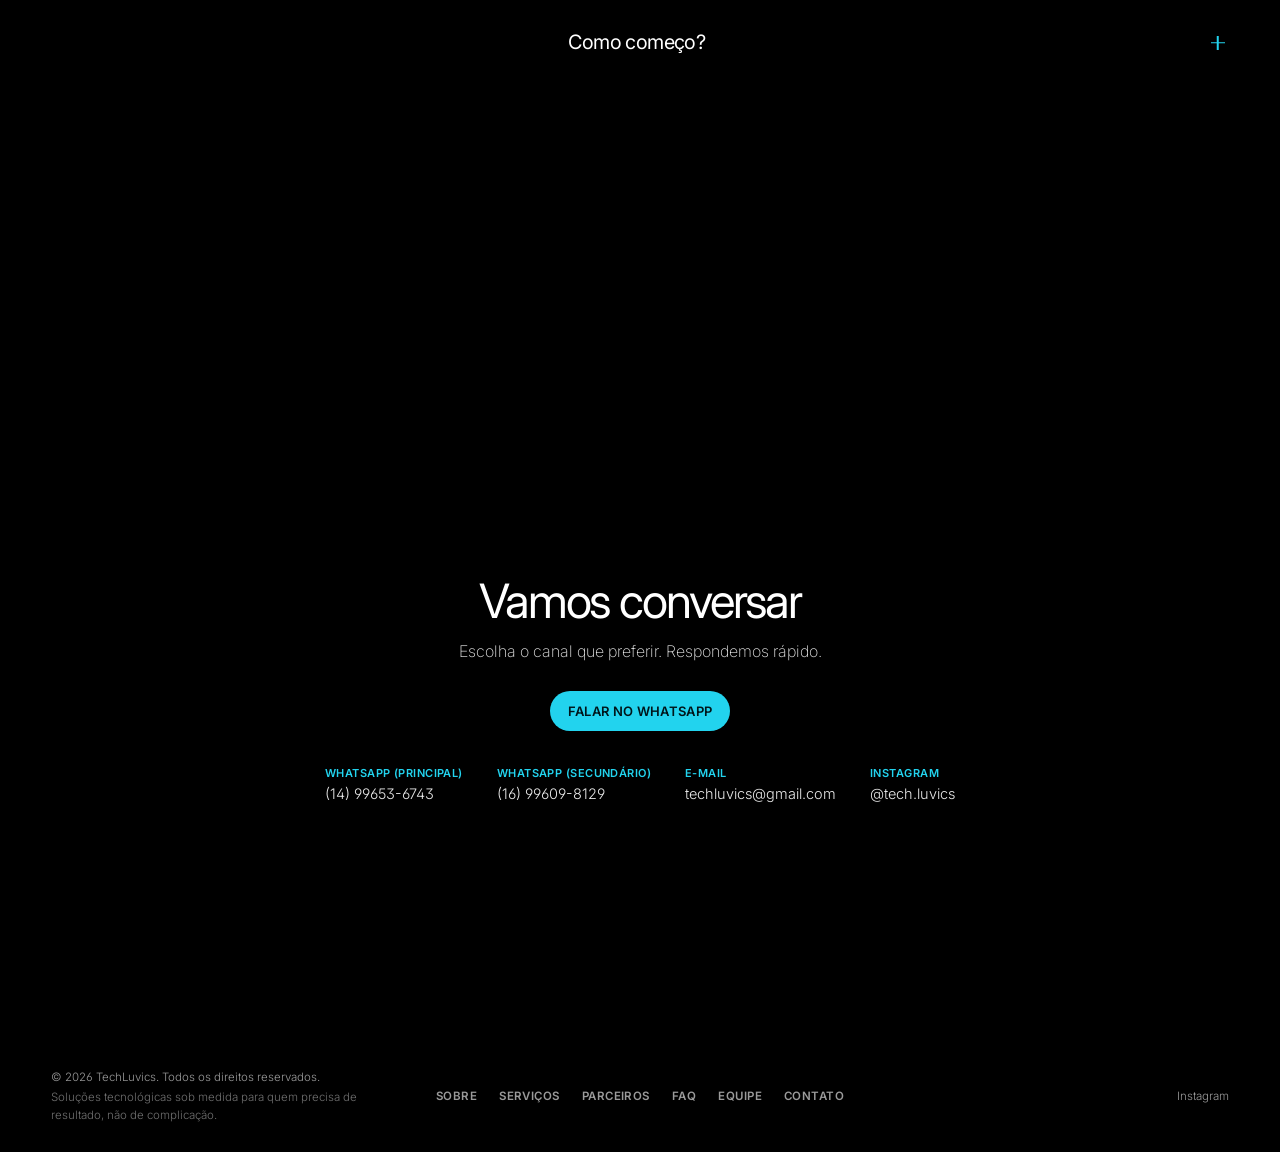
==== commit d59b306c: "Update index.html" ====
--- a/index.html
+++ b/index.html
@@ -329,7 +329,7 @@
           <div class="carousel rv d1" id="team" aria-roledescription="carrossel" aria-label="Equipe">
             <div class="slides" aria-live="polite">
               <article class="slide on">
-                <div class="photo" data-ini="L"><img src="img/luan.jpeg" alt="Luan — co-fundador da TechLuvics" width="200" height="267" loading="lazy" /><div class="team-fx" aria-hidden="true"><span class="fx-eq eq1">∑ nᵢ</span><span class="fx-eq eq2">∇·F = 0</span><span class="fx-eq eq3">λ = Wx</span><span class="fx-eq eq4">∫ f(x)</span><span class="fx-shape s-circle"></span><span class="fx-shape s-tri"></span><span class="fx-shape s-sq"></span><span class="fx-shape s-dot"></span><span class="fx-shape s-dot2"></span></div></div>
+                <div class="photo" data-ini="L"><img src="img/luan.jpg" alt="Luan — co-fundador da TechLuvics" width="200" height="267" loading="lazy" /><div class="team-fx" aria-hidden="true"><span class="fx-eq eq1">∑ nᵢ</span><span class="fx-eq eq2">∇·F = 0</span><span class="fx-eq eq3">λ = Wx</span><span class="fx-eq eq4">∫ f(x)</span><span class="fx-shape s-circle"></span><span class="fx-shape s-tri"></span><span class="fx-shape s-sq"></span><span class="fx-shape s-dot"></span><span class="fx-shape s-dot2"></span></div></div>
                 <div class="person">
                   <p class="role">Engenheiro de Biossistemas · IA · Full Stack</p>
                   <h3>Luan</h3>
@@ -337,7 +337,7 @@
                 </div>
               </article>
               <article class="slide">
-                <div class="photo" data-ini="V"><img src="img/victoria.jpeg" alt="Victoria — co-fundadora da TechLuvics" width="200" height="267" loading="lazy" /><div class="team-fx" aria-hidden="true"><span class="fx-eq eq1">Σ cost</span><span class="fx-eq eq2">v = dx/dt</span><span class="fx-eq eq3">P(A|B)</span><span class="fx-eq eq4">min f(x)</span><span class="fx-shape s-circle"></span><span class="fx-shape s-tri"></span><span class="fx-shape s-sq"></span><span class="fx-shape s-dot"></span><span class="fx-shape s-dot2"></span></div></div>
+                <div class="photo" data-ini="V"><img src="img/victoria.jpg" alt="Victoria — co-fundadora da TechLuvics" width="200" height="267" loading="lazy" /><div class="team-fx" aria-hidden="true"><span class="fx-eq eq1">Σ cost</span><span class="fx-eq eq2">v = dx/dt</span><span class="fx-eq eq3">P(A|B)</span><span class="fx-eq eq4">min f(x)</span><span class="fx-shape s-circle"></span><span class="fx-shape s-tri"></span><span class="fx-shape s-sq"></span><span class="fx-shape s-dot"></span><span class="fx-shape s-dot2"></span></div></div>
                 <div class="person">
                   <p class="role">Engenheira Ambiental · Project Manager · Scrum Master</p>
                   <h3>Victoria</h3>
--- a/css/styles.css
+++ b/css/styles.css
@@ -182,57 +182,54 @@
 footer .tag{display:block;margin-top:3px;color:#6f6f6f}
 
 
-/* vitrine de sites — galeria accordion */
+/* vitrine de sites — carrossel horizontal */
 .sites-head{margin-bottom:clamp(8px,2vh,24px)}
-.sites-rail{--h:clamp(340px,50vh,470px);--wc:clamp(70px,7.2vw,108px);--wo:clamp(440px,42vw,680px);
-  overflow-x:auto;overflow-y:hidden;scrollbar-width:none;cursor:grab;padding:42px 0 30px;
-  -webkit-user-select:none;user-select:none;overscroll-behavior-x:contain}
-.sites-rail::-webkit-scrollbar{display:none}
-.sites-rail.drag{cursor:grabbing}
-.sites-rail.can-scroll{-webkit-mask-image:linear-gradient(90deg,transparent,#000 7%,#000 93%,transparent);mask-image:linear-gradient(90deg,transparent,#000 7%,#000 93%,transparent)}
-.sites-track{display:flex;align-items:center;justify-content:center;gap:12px;width:max-content;min-width:100%;margin:0 auto;padding:0 6px}
-.site{--d:1;position:relative;display:block;flex:0 0 var(--wc);height:calc(var(--h)*(1 - .065*var(--d)));border-radius:22px;overflow:hidden;
-  background:#04141a;box-shadow:0 0 0 1px rgba(34,211,238,.2);-webkit-user-drag:none;
-  opacity:0;translate:0 34px;
-  transition:flex-basis .7s cubic-bezier(.2,.8,.2,1),height .7s cubic-bezier(.2,.8,.2,1),box-shadow .5s,
-    opacity .9s ease calc(var(--i)*.09s),translate .9s cubic-bezier(.2,.7,.2,1) calc(var(--i)*.09s)}
-.sites-rail.is-in .site{opacity:1;translate:0 0}
-.site.is-active{flex-basis:var(--wo);box-shadow:0 0 0 1.5px var(--cyan),0 34px 80px -26px rgba(34,211,238,.55)}
+.fan{--cw:clamp(420px,46vw,680px);--ar:16/10;--gap:.74;
+  opacity:0;translate:0 30px;transition:opacity .9s ease,translate .9s cubic-bezier(.2,.7,.2,1)}
+.fan.is-in{opacity:1;translate:0 0}
+.fan-stage{position:relative;height:calc(var(--cw)*.625 + 64px);overflow:hidden;overflow:clip;
+  touch-action:pan-y;-webkit-user-select:none;user-select:none;cursor:grab;-webkit-tap-highlight-color:transparent;
+  -webkit-mask-image:linear-gradient(90deg,transparent,#000 9%,#000 91%,transparent);mask-image:linear-gradient(90deg,transparent,#000 9%,#000 91%,transparent)}
+.fan-stage.drag{cursor:grabbing}
+.site{position:absolute;top:30px;left:50%;width:var(--cw);aspect-ratio:var(--ar);margin-left:calc(var(--cw)/-2);
+  border-radius:20px;overflow:hidden;background:#04141a;
+  box-shadow:0 0 0 1px rgba(34,211,238,.22),0 18px 40px -18px rgba(0,0,0,.9);
+  transition:transform .8s cubic-bezier(.2,.8,.2,1),opacity .5s ease,box-shadow .5s,translate .35s ease;
+  -webkit-user-drag:none;will-change:transform}
+.fan-stage.drag .site{transition:none}
+.site.is-active{box-shadow:0 0 0 1.5px var(--cyan),0 34px 70px -26px rgba(34,211,238,.5)}
 .site:focus-visible{outline:2px solid var(--cyan);outline-offset:4px}
+@media (hover:hover){
+  .site:hover{translate:0 -8px}
+}
 .shot{position:absolute;inset:0;overflow:hidden;background:linear-gradient(150deg,#0b2f38,#04141a 60%,#000)}
-.shot::after{content:attr(data-ini);position:absolute;inset:0;display:grid;place-items:center;padding:16px;text-align:center;font-size:clamp(20px,2vw,30px);font-weight:200;letter-spacing:-.03em;color:rgba(103,232,249,.5)}
-.shot img{position:absolute;left:50%;top:0;height:100%;width:var(--wo);max-width:none;transform:translateX(-50%) scale(1.06);object-fit:cover;object-position:top;z-index:1;
-  filter:brightness(calc(1 - .11*var(--d))) saturate(.85);transition:transform .9s cubic-bezier(.2,.8,.2,1),filter .6s}
+.shot::after{content:attr(data-ini);position:absolute;inset:0;display:grid;place-items:center;padding:16px;text-align:center;font-size:clamp(20px,2vw,28px);font-weight:200;letter-spacing:-.03em;color:rgba(103,232,249,.5)}
+.shot img{position:absolute;inset:0;width:100%;height:100%;object-fit:cover;object-position:top center;z-index:1;pointer-events:none}
 .shot.noimg img{display:none}
-.site.is-active .shot img{transform:translateX(-50%) scale(1);filter:none}
-.site:not(.is-active):hover .shot img{filter:brightness(.95) saturate(1)}
-/* degradê inferior (legibilidade) */
-.site::after{content:"";position:absolute;inset:0;z-index:2;pointer-events:none;background:linear-gradient(to top,rgba(0,10,14,.78),rgba(0,10,14,0) 46%)}
-/* nome vertical nos cards fechados */
-.site-tag{position:absolute;z-index:3;left:50%;bottom:20px;max-height:calc(100% - 40px);overflow:hidden;white-space:nowrap;text-overflow:ellipsis;translate:-50% 0;
-  writing-mode:vertical-rl;transform:rotate(180deg);font-size:12.5px;font-weight:600;letter-spacing:.05em;text-transform:uppercase;color:#e6fdff;opacity:.9;transition:opacity .35s}
+/* escurece os cards de trás */
+.site::before{content:"";position:absolute;inset:0;z-index:4;pointer-events:none;background:#00080b;opacity:var(--sh,0);transition:opacity .6s}
+.fan-stage.drag .site::before{transition:none}
+/* nome só nos cards laterais */
+.site::after{content:"";position:absolute;inset:0;z-index:2;pointer-events:none;background:linear-gradient(to top,rgba(0,10,14,.7),rgba(0,10,14,0) 34%);transition:opacity .4s}
+.site.is-active::after{opacity:0}
+.site-tag{position:absolute;z-index:3;left:16px;right:16px;bottom:14px;overflow:hidden;white-space:nowrap;text-overflow:ellipsis;font-size:14px;font-weight:600;letter-spacing:-.01em;color:#fff;text-shadow:0 1px 8px rgba(0,0,0,.8);transition:opacity .35s}
 .site.is-active .site-tag{opacity:0}
-/* conteúdo do card ativo */
-.site-over{position:absolute;z-index:3;left:50%;bottom:0;width:var(--wo);translate:-50% 0;padding:60px 28px 26px;
-  background:linear-gradient(to top,rgba(0,10,14,.96),rgba(0,10,14,.72) 55%,rgba(0,10,14,0));
-  opacity:0;transform:translateY(18px);pointer-events:none;transition:opacity .35s,transform .35s}
-.site.is-active .site-over{opacity:1;transform:none;transition:opacity .6s .22s,transform .7s .22s cubic-bezier(.2,.8,.2,1)}
-.site-kind{display:inline-block;font-size:11px;font-weight:600;letter-spacing:.06em;text-transform:uppercase;color:var(--ink);background:var(--cyan-hi);border-radius:20px;padding:4px 10px;margin-bottom:12px}
-.site-over h3{font-size:clamp(24px,2.3vw,34px);line-height:1.05;letter-spacing:-.04em;margin-bottom:8px}
-.site-over p{font-size:14px;line-height:1.55;color:#cfd8da;max-width:440px}
-.site-row{display:flex;align-items:center;justify-content:space-between;gap:14px;margin-top:18px}
-.site-dom{font-size:12px;color:var(--cyan-hi);white-space:nowrap;overflow:hidden;text-overflow:ellipsis}
-.site-cta{flex:none;display:inline-flex;align-items:center;gap:6px;padding:10px 16px;border-radius:22px;background:var(--cyan);color:var(--ink);font-size:12px;font-weight:600;letter-spacing:.025em;text-transform:uppercase;transition:background .25s,transform .25s}
-.site:hover .site-cta{background:var(--cyan-hi)}
-.sites-ctrl{display:flex;align-items:center;justify-content:center;gap:22px;margin-top:4px;position:relative}
-.sites-dots{display:flex;gap:8px;align-items:center}
-.sites-dot{width:8px;height:8px;border-radius:8px;background:rgba(255,255,255,.28);transition:width .45s cubic-bezier(.2,.8,.2,1),background .3s}
-.sites-dot:hover{background:rgba(255,255,255,.55)}
-.sites-dot.on{width:30px;background:var(--cyan)}
-.sites-hint{position:absolute;right:0;font-size:12px;letter-spacing:.04em;text-transform:uppercase;color:var(--ash);display:none}
-@media (hover:hover) and (min-width:901px){.sites-hint{display:none}}
-@media (max-width:900px){.sites-hint{display:block}}
-
+/* legenda abaixo do leque */
+.fan-info{max-width:560px;min-height:clamp(150px,22vh,176px);margin:10px auto 0;text-align:center;transition:opacity .22s,transform .22s}
+.fan-info.swap{opacity:0;transform:translateY(6px)}
+.fan-info .site-kind{display:inline-block;font-size:11px;font-weight:600;letter-spacing:.06em;text-transform:uppercase;color:var(--ink);background:var(--cyan-hi);border-radius:20px;padding:4px 10px;margin-bottom:10px}
+.fan-info h3{font-size:clamp(24px,2.3vw,34px);line-height:1.05;letter-spacing:-.04em;margin-bottom:8px}
+.fan-info p{font-size:14.5px;line-height:1.55;color:#e1e8ea}
+.fan-info{text-shadow:0 1px 12px #000,0 0 4px #000}
+.fan-info .site-dom{display:block;margin-top:10px;font-size:12px;color:var(--cyan-hi)}
+/* controles */
+.fan-ctrl{display:flex;align-items:center;justify-content:center;gap:12px;margin-top:14px}
+.fan-btn{width:40px;height:40px;border-radius:50%;background:rgba(34,211,238,.14);box-shadow:0 0 0 1px rgba(34,211,238,.35);color:#fff;display:grid;place-items:center;font-size:22px;line-height:1;transition:background .25s,transform .2s}
+.fan-btn:hover{background:var(--cyan);color:var(--ink)}
+.fan-btn:active{transform:scale(.92)}
+.fan-play i{width:0;height:0;border-left:11px solid currentColor;border-top:7px solid transparent;border-bottom:7px solid transparent;margin-left:3px}
+.fan-play[aria-pressed="true"] i{width:11px;height:13px;border:0;margin:0;background:linear-gradient(90deg,currentColor 0 35%,transparent 35% 65%,currentColor 65%)}
+.fan-count{min-width:46px;text-align:center;font-size:12px;font-weight:600;letter-spacing:.06em;color:var(--ash)}
 /* passos (Como funciona) */
 .steps-block{min-height:auto;padding:60px var(--gutter) 140px}
 .steps{list-style:none;width:min(780px,100%);display:flex;flex-direction:column;gap:clamp(22px,4vh,38px);text-align:left;
@@ -296,12 +293,12 @@
 }
 
 @media (max-width:900px){
+  .fan{--cw:min(78vw,460px);--gap:.66}
+  .fan-stage{-webkit-mask-image:linear-gradient(90deg,transparent,#000 4%,#000 96%,transparent);mask-image:linear-gradient(90deg,transparent,#000 4%,#000 96%,transparent)}
+  .fan-info{padding:0 4px}
+  .fan-stage{margin:0 calc(var(--gutter)*-1)}
   .steps{padding:22px 18px;border-radius:20px}
   .steps li{grid-template-columns:44px 1fr;gap:14px}
-  .sites-rail{--h:380px;--wc:58px;--wo:min(80vw,400px);margin:0 calc(var(--gutter)*-1);padding:34px 0 22px}
-  .sites-track{justify-content:flex-start;gap:10px;padding:0 var(--gutter)}
-  .site-over{padding:50px 20px 20px}
-  .site-over p{font-size:13.5px}
   /* legibilidade: texto sobre painel escuro */
   .hero .copy,.col-l,.col-r,.sol-side,.team-copy,.two>div,.faq-grid .stick,.cblock .in,.person,.sol{
     background:rgba(0,0,0,.62);-webkit-backdrop-filter:blur(7px);backdrop-filter:blur(7px);border-radius:20px;padding:20px 18px}
@@ -316,7 +313,7 @@
   .sol-list{padding-top:0}
 }
 @media (prefers-reduced-motion:reduce){
-  .site,.shot img,.site-over{transition-duration:.01s;transition-delay:0s}
+  .site,.fan,.fan-info,.site-pill{transition-duration:.01s;transition-delay:0s}
   html{scroll-behavior:auto}
   .rv{opacity:1;transform:none;transition:none}
 }
@@ -345,3 +342,7 @@
 @keyframes fxDrift{0%,100%{opacity:0;transform:translateY(8px) rotate(0)}20%{opacity:.85}50%{opacity:.7;transform:translateY(-12px) rotate(25deg)}80%{opacity:.5}}
 @media (prefers-reduced-motion:reduce){.fx-eq,.fx-shape{animation:none;opacity:.7}}
 @media (max-width:900px){.person{margin-top:0}.team-copy{max-width:none}}
+/* botão da legenda do carrossel */
+.fan-info .site-cta{display:inline-flex;align-items:center;gap:6px;margin-top:16px;padding:10px 18px;border-radius:22px;background:var(--cyan);color:var(--ink);font-size:12px;font-weight:600;letter-spacing:.025em;text-transform:uppercase;text-shadow:none;transition:background .25s,transform .25s}
+.fan-info .site-cta:hover{background:var(--cyan-hi)}
+.fan-info .site-cta:active{transform:scale(.97)}
